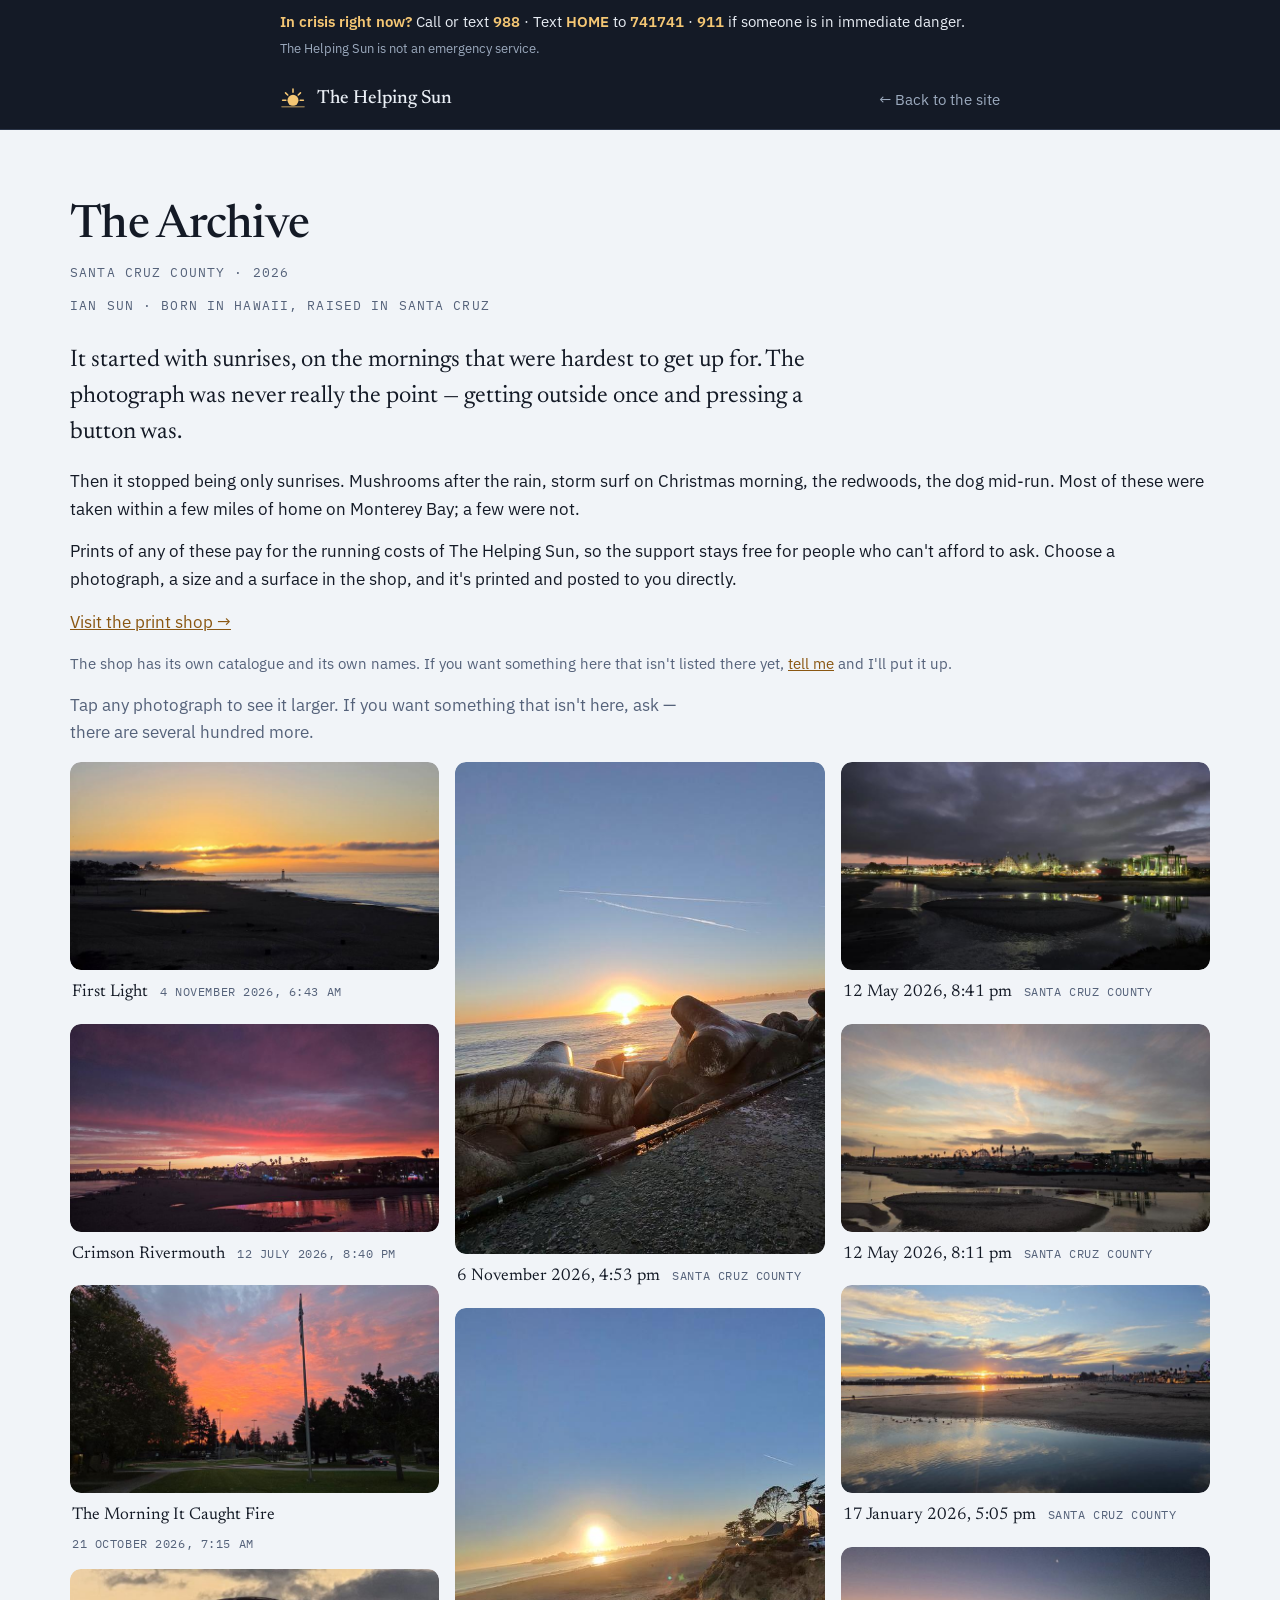
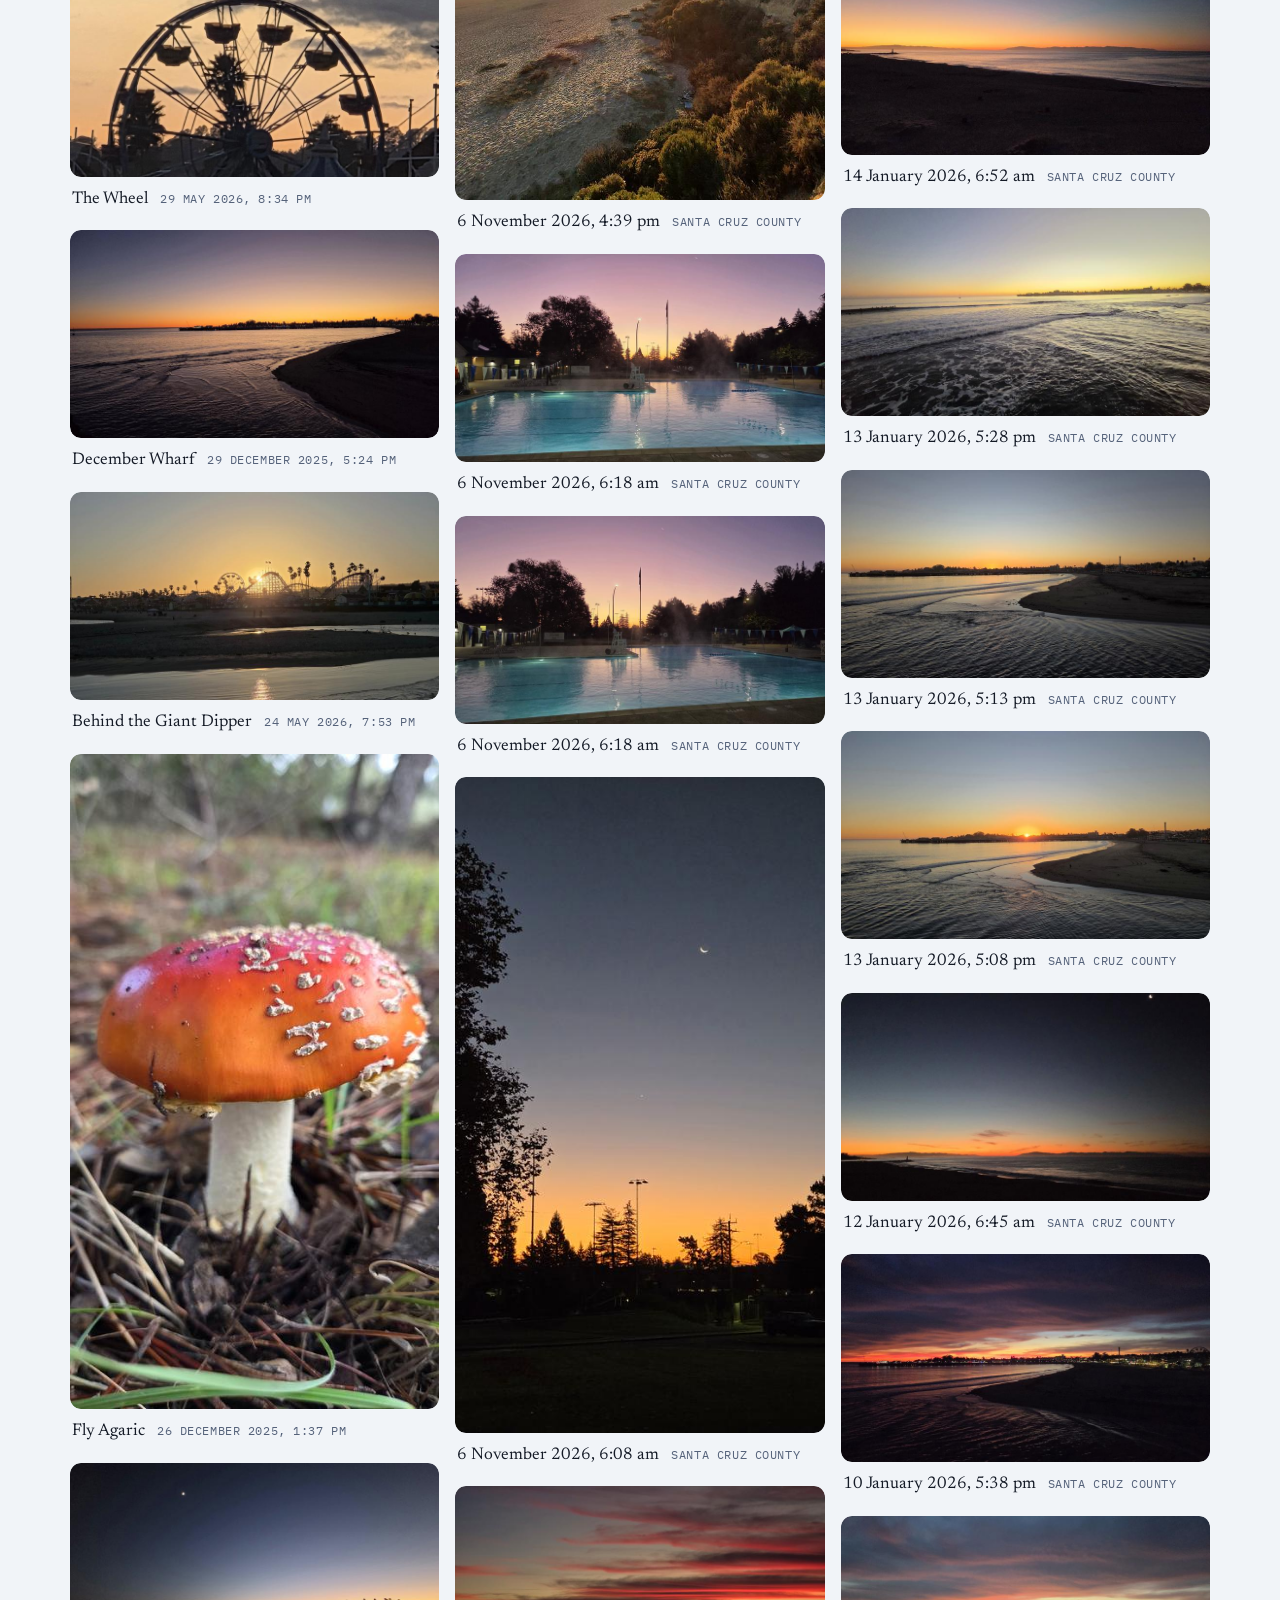
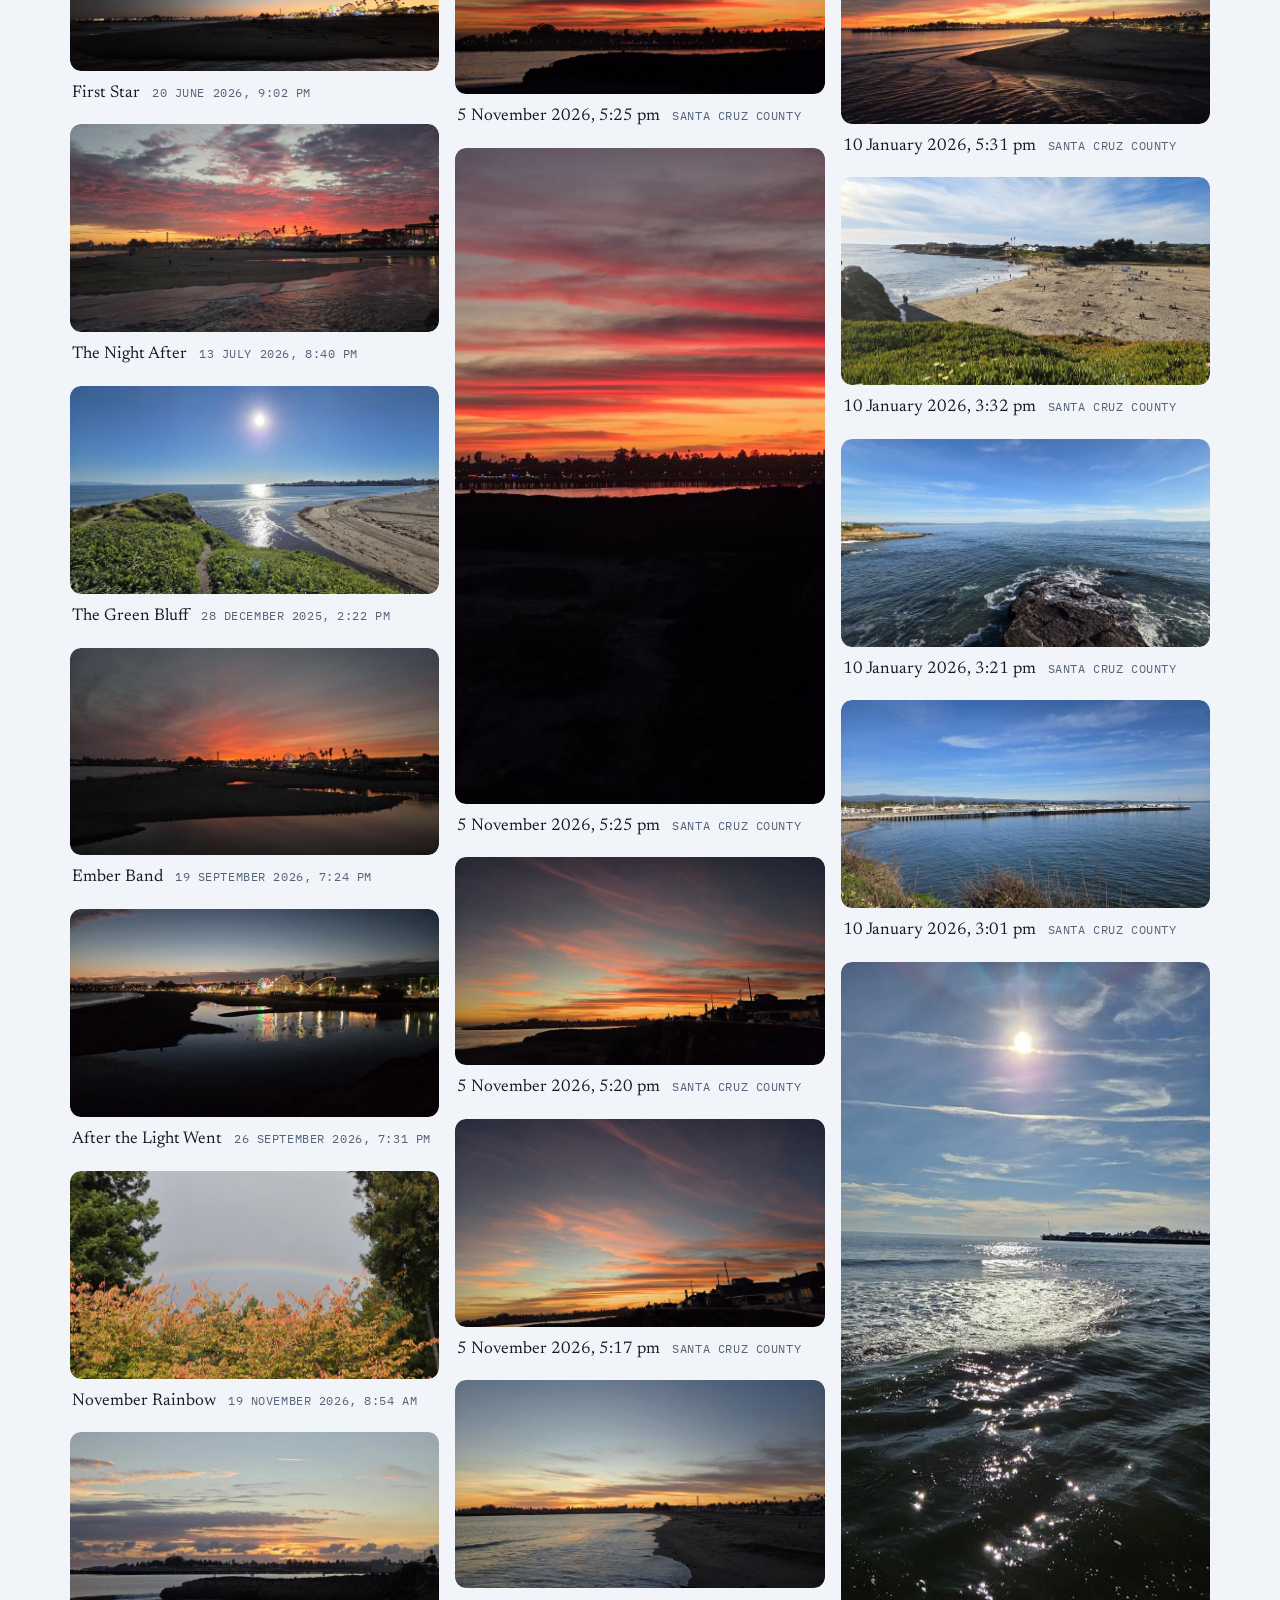
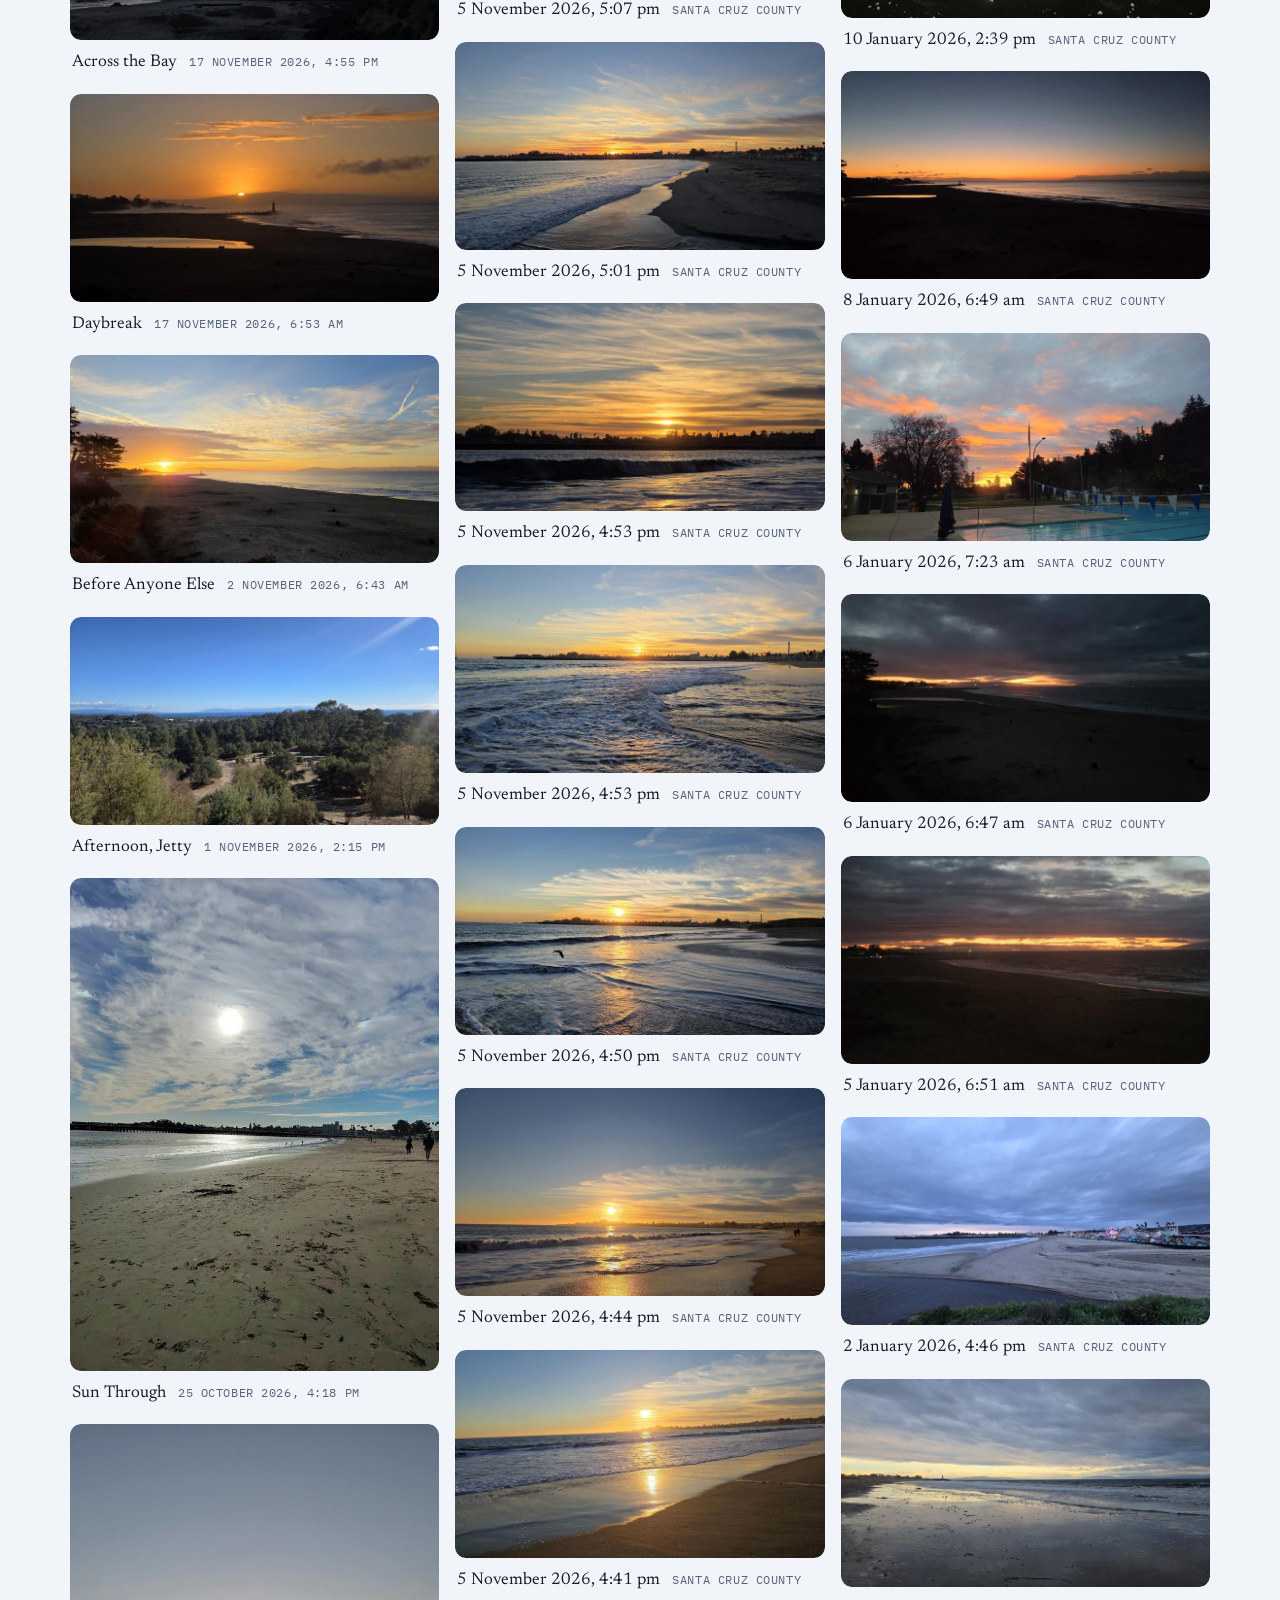
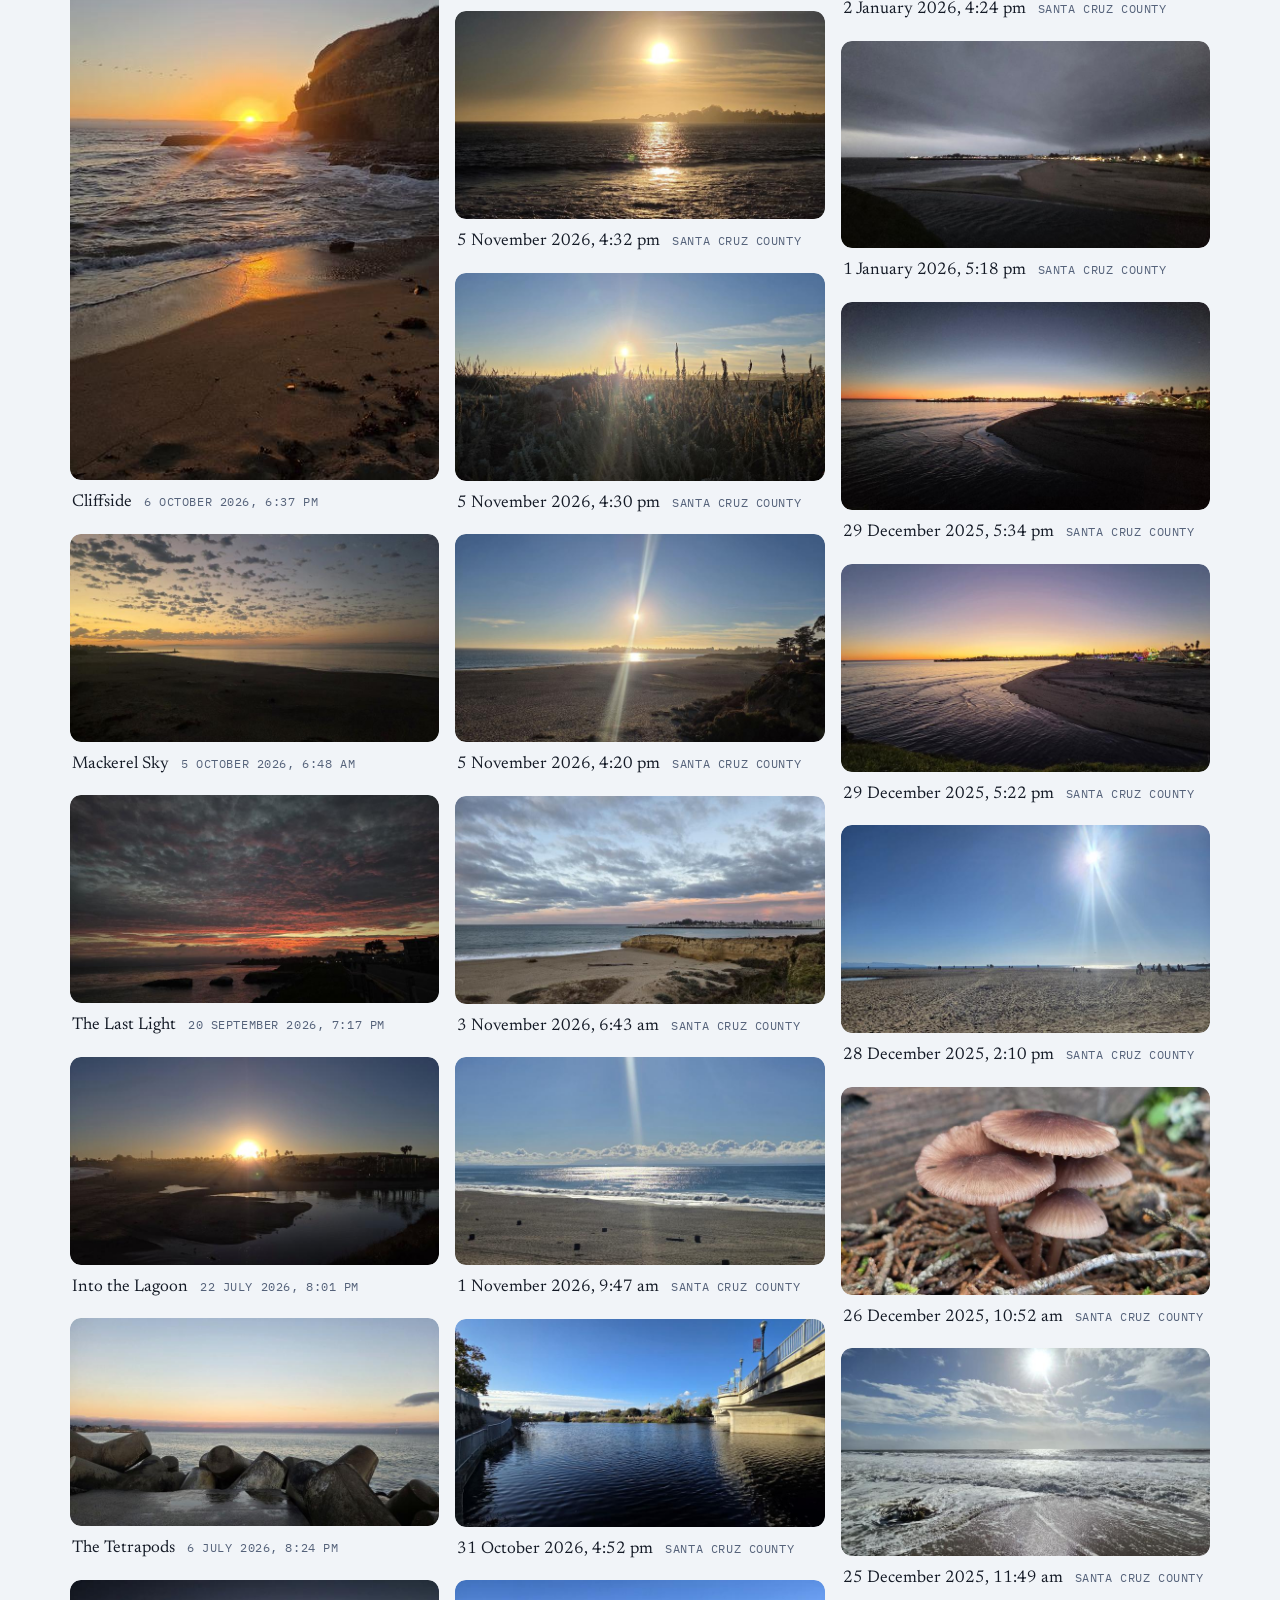
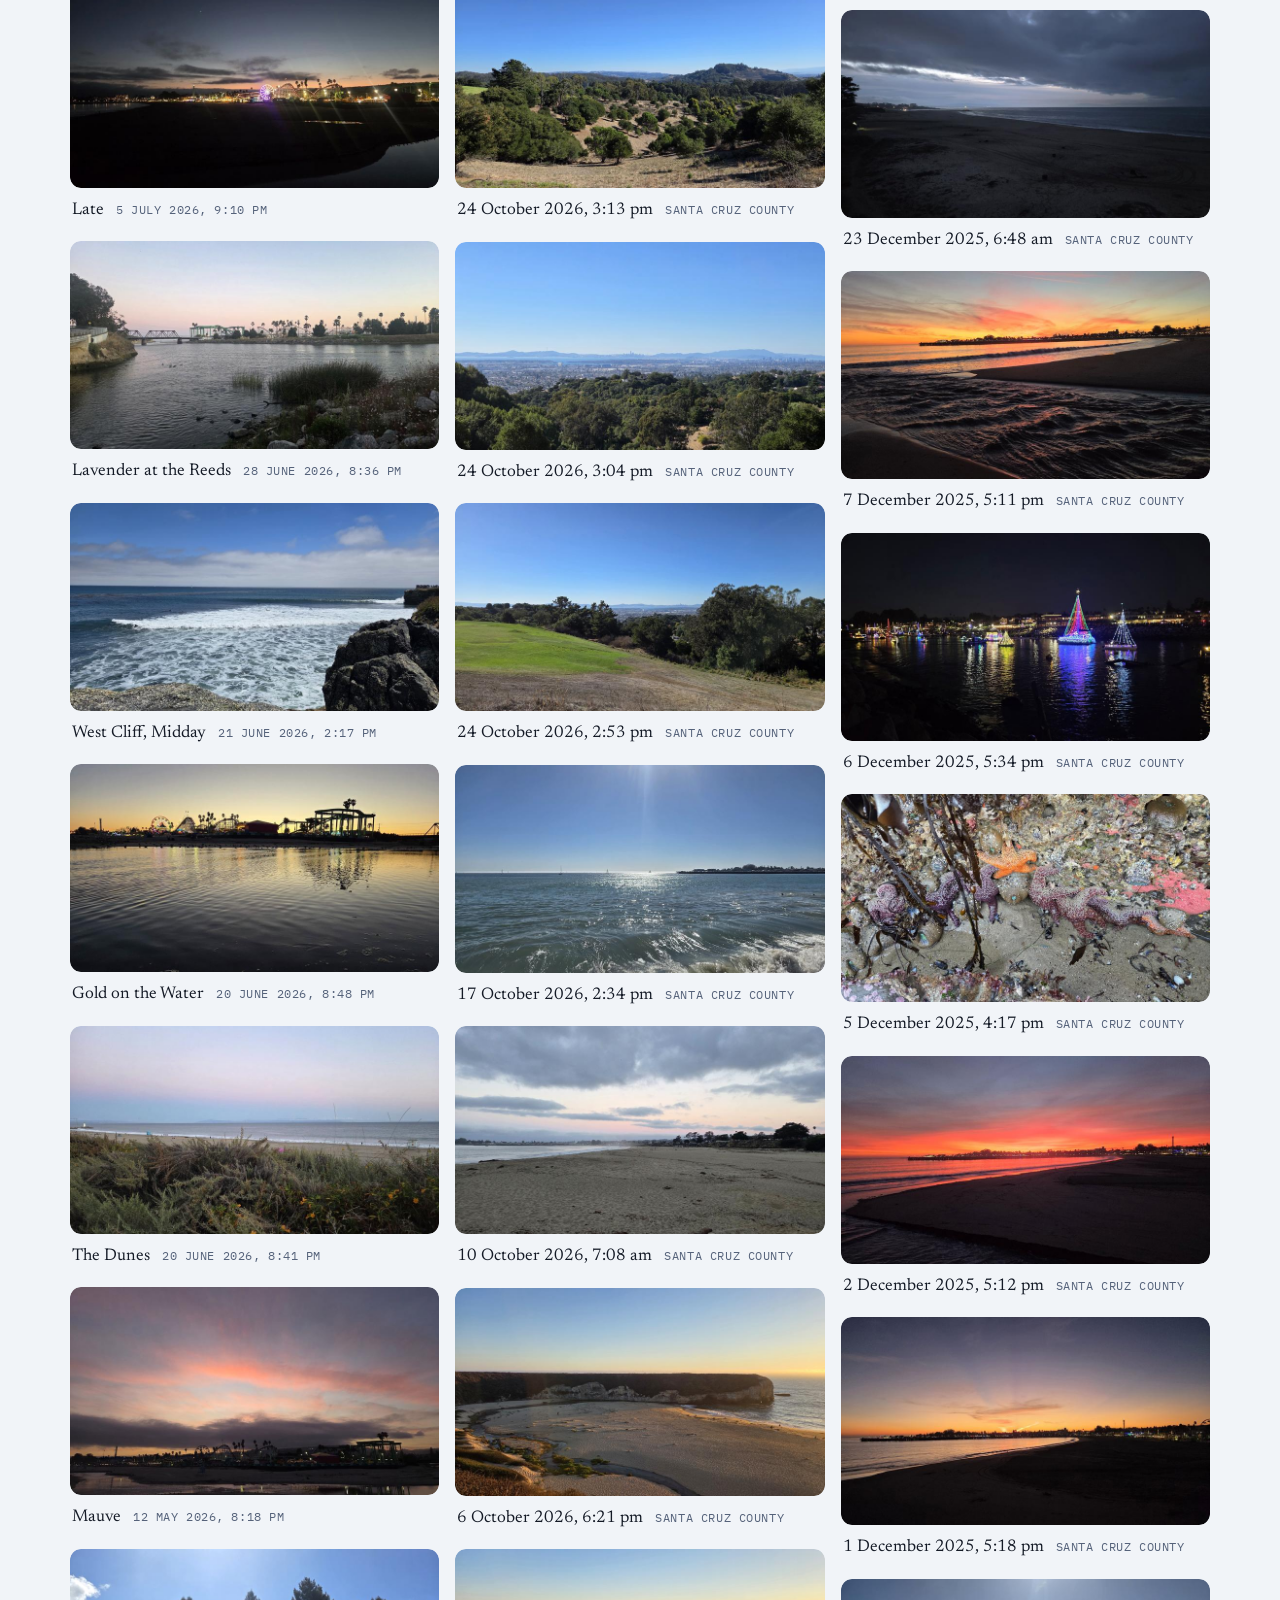
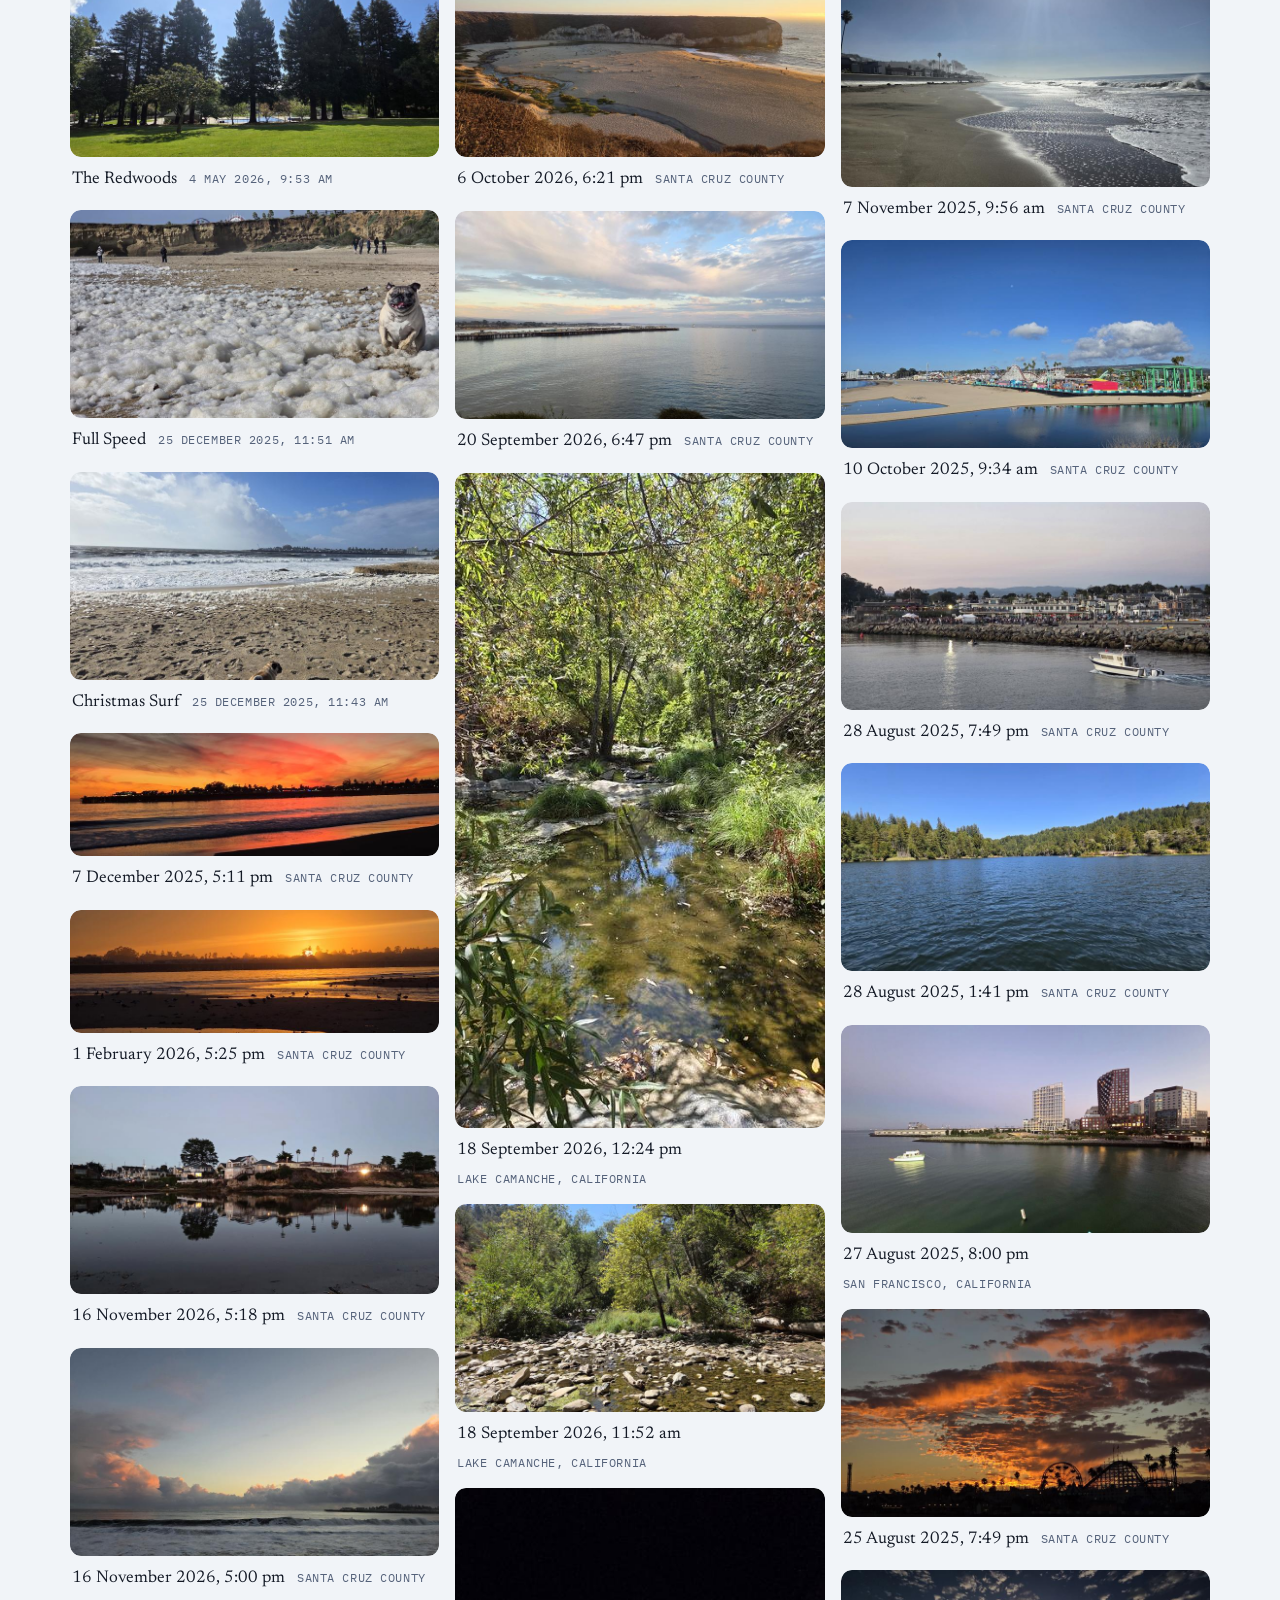
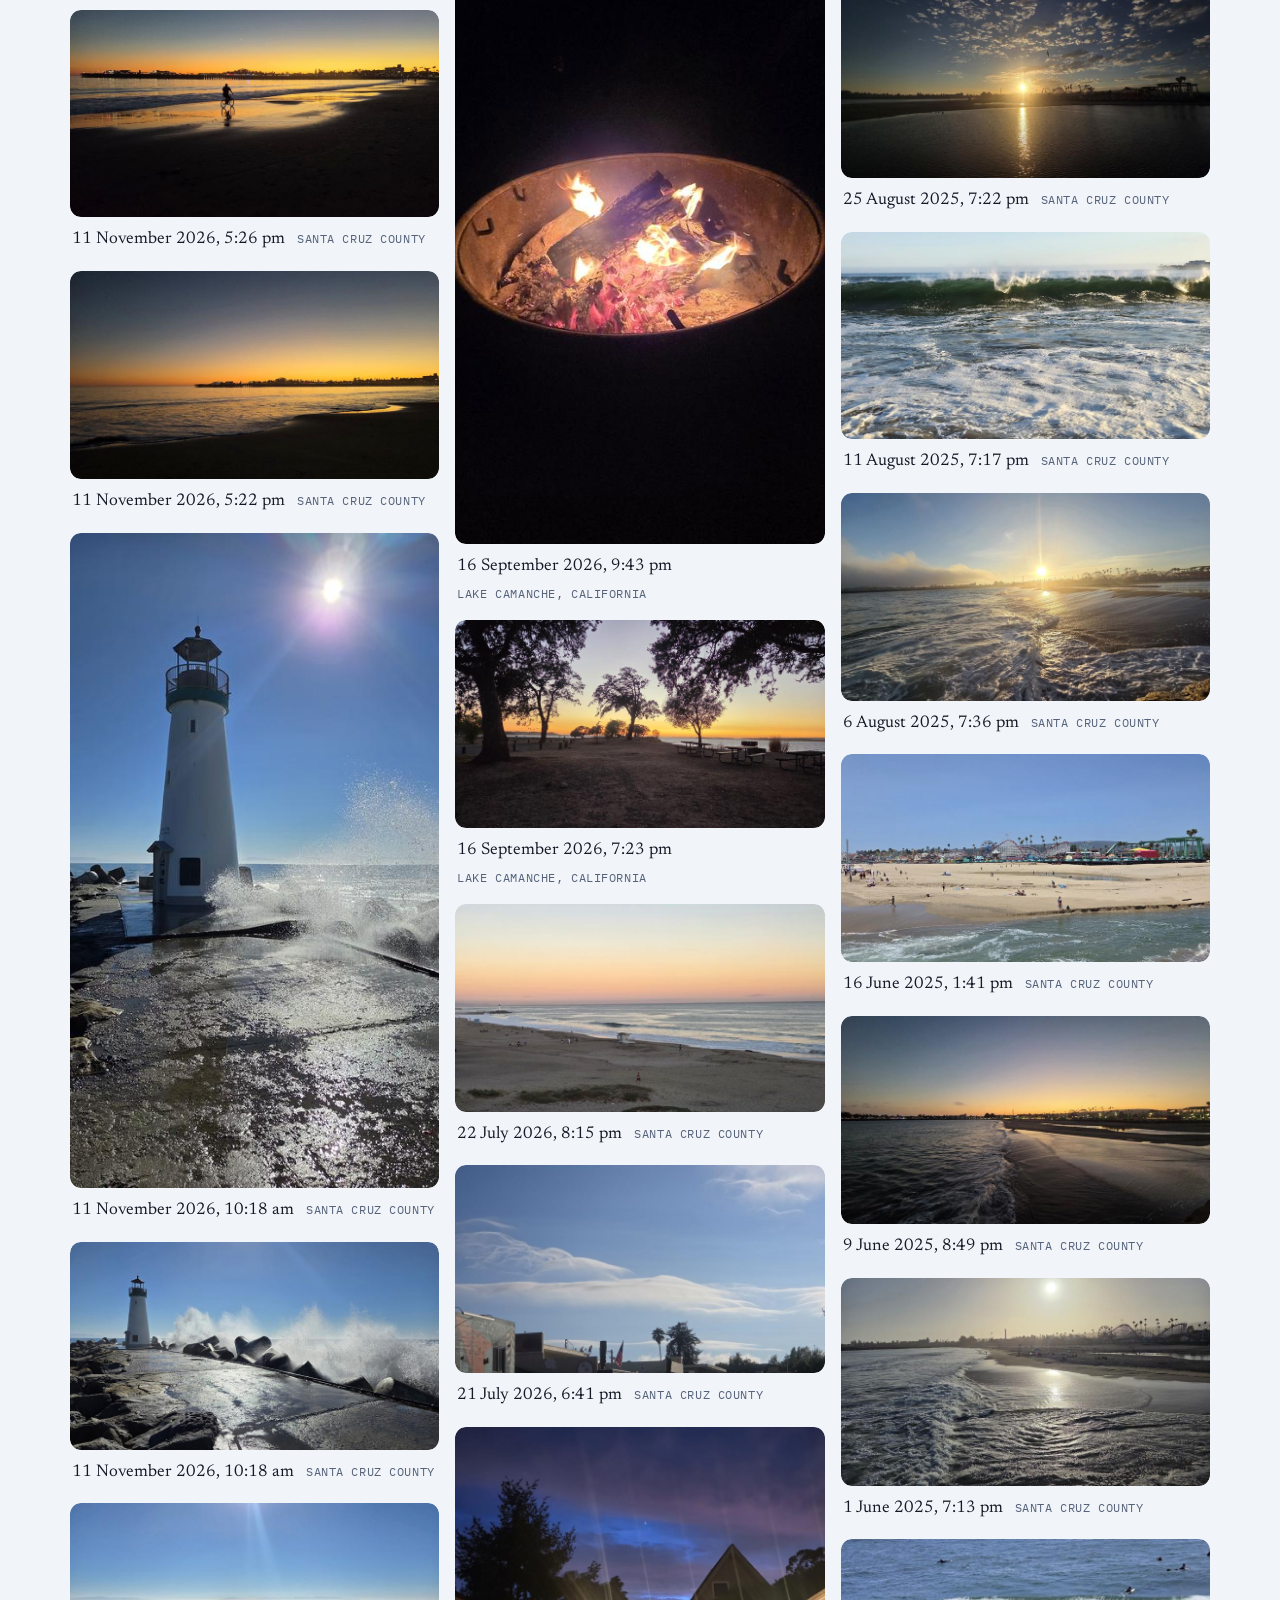
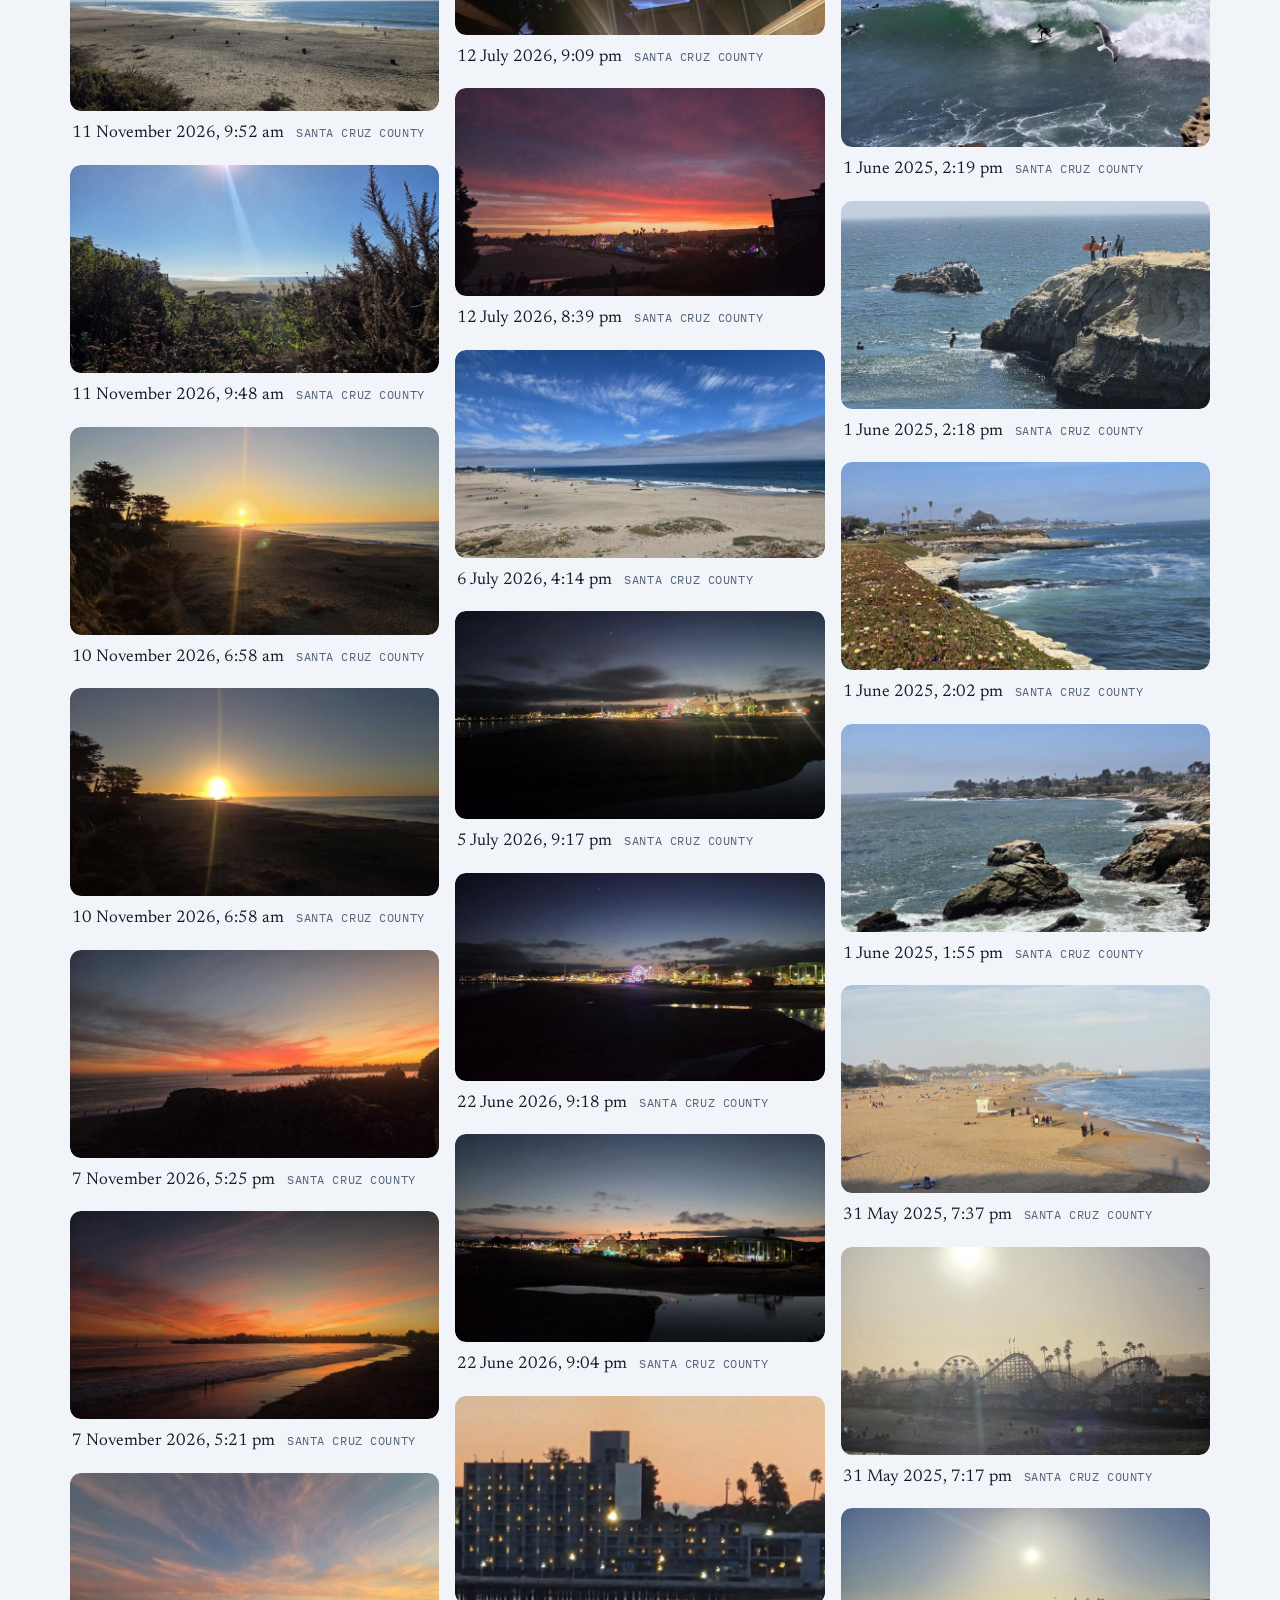
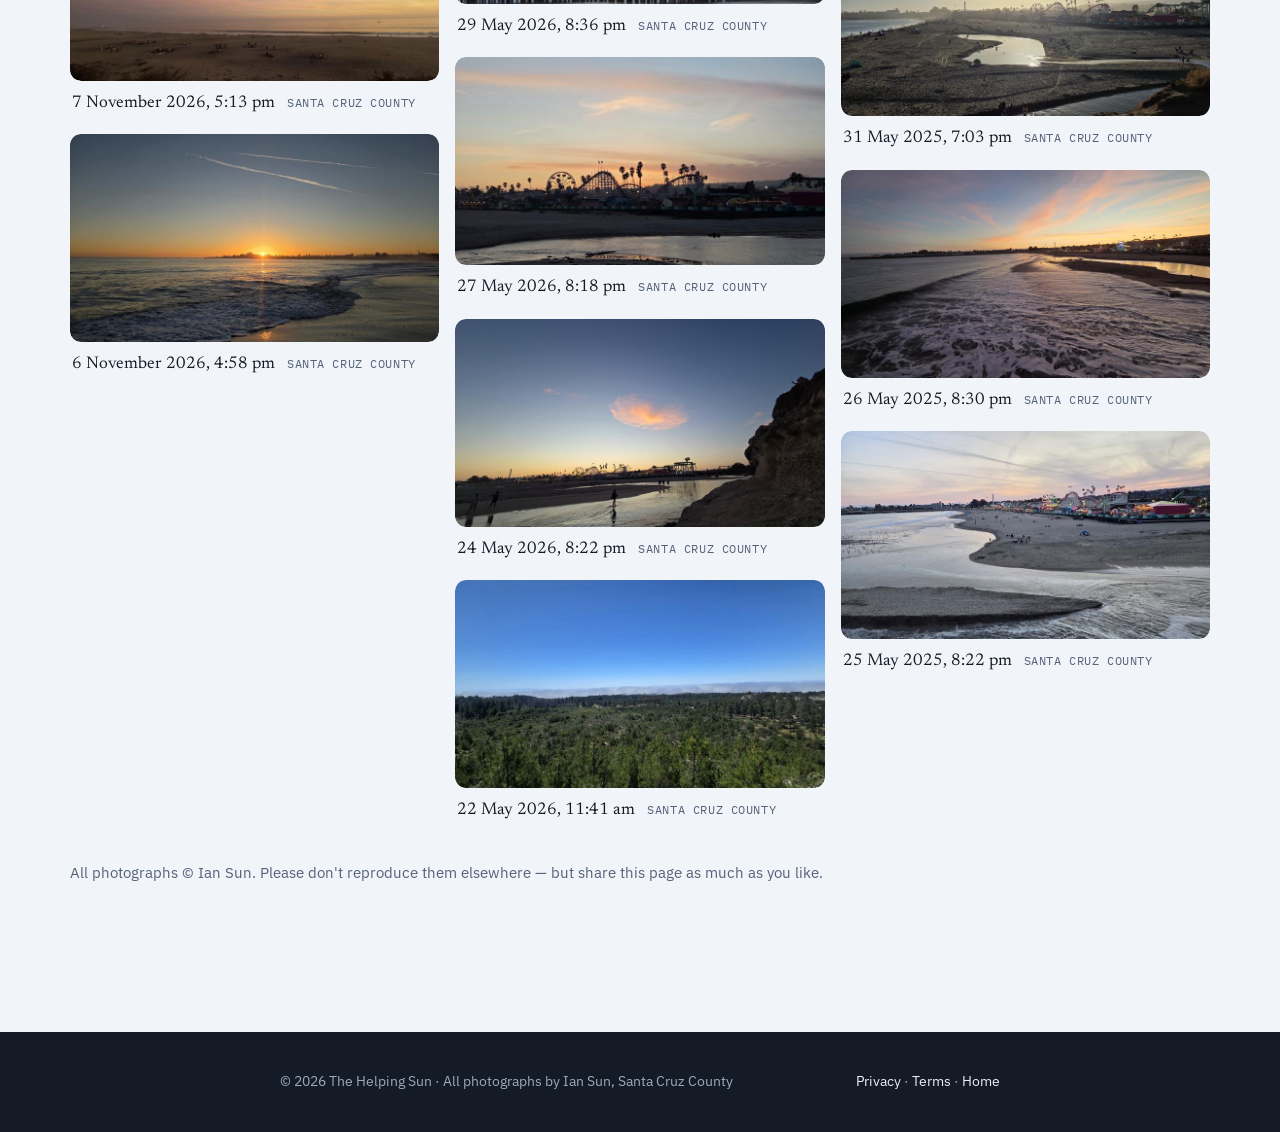
==== site/prints.html @ 59887aac "Stop the site mirroring the shop, and show only names a person chose Ian asked for this plainly: loa" ====
<!doctype html>
<html lang="en">
<head>
<meta charset="utf-8">
<meta name="viewport" content="width=device-width, initial-scale=1, viewport-fit=cover">
<link rel="icon" href="img/logo-mark.svg" type="image/svg+xml">
<link rel="apple-touch-icon" href="img/logo-mark-180.png">
<meta name="description" content="The full archive: 107 landscape photographs of the Monterey Bay and Santa Cruz County by Ian Sun. Prints pay for the free support The Helping Sun offers.">
<meta property="og:title" content="The Archive — The Helping Sun">
<meta property="og:description" content="Every print pays for the free support. Taken in Santa Cruz, printed in Santa Cruz.">
<meta property="og:image" content="https://thehelpingsun.com/img/sunrise-lighthouse-1400.jpg">
<meta property="og:url" content="https://thehelpingsun.com/prints">
<link rel="preconnect" href="https://fonts.googleapis.com">
<link rel="preconnect" href="https://fonts.gstatic.com" crossorigin>
<link rel="stylesheet" href="https://fonts.googleapis.com/css2?family=Newsreader:ital,opsz,wght@0,6..72,400;0,6..72,500;1,6..72,400&family=IBM+Plex+Sans:wght@400;500;600&family=IBM+Plex+Mono:wght@400;500&display=swap">
<link rel="stylesheet" href="legal.css">
<title>The Archive — The Helping Sun</title>
<link rel="canonical" href="https://thehelpingsun.com/prints">
<style>
.wide{max-width:1180px}
.lede-big{font-family:var(--ff-display);font-size:clamp(19px,2.4vw,24px);line-height:1.5;
  max-width:60ch;margin:0 0 18px}
.fund{display:grid;grid-template-columns:repeat(auto-fit,minmax(215px,1fr));gap:18px;margin:34px 0 10px}
.fund div{background:var(--surface);border:1px solid var(--line);border-radius:13px;padding:20px 22px}
.fund h3{font-family:var(--ff-mono);font-size:11.5px;letter-spacing:.13em;text-transform:uppercase;
  color:var(--sun-deep);margin:0 0 8px;font-weight:500}
.fund p{font-size:15px;color:var(--muted);margin:0}
.prices{width:100%;border-collapse:collapse;margin:14px 0 8px;font-size:15.5px}
.prices th,.prices td{text-align:left;padding:10px 12px;border-bottom:1px solid var(--line)}
.prices th{font-family:var(--ff-mono);font-size:11.5px;letter-spacing:.1em;text-transform:uppercase;color:var(--muted);font-weight:500}
.prices td:last-child{text-align:right;font-variant-numeric:tabular-nums;white-space:nowrap}
.grid{columns:3 300px;column-gap:16px;margin-top:10px}
.shot{break-inside:avoid;margin:0 0 16px;display:block}
.shot-btn{display:block;padding:0;border:0;background:none;cursor:zoom-in;width:100%;border-radius:11px;
  overflow:hidden;line-height:0}
.shot-btn img{width:100%;height:auto;border-radius:11px;background:var(--surface);
  transition:transform .35s ease, filter .35s ease}
.shot-btn:hover img{transform:scale(1.025);filter:brightness(1.05)}
.shot figcaption{display:flex;flex-wrap:wrap;gap:3px 12px;align-items:baseline;padding:9px 2px 0}
.shot .t{font-family:var(--ff-display);font-size:17px}
.shot .w{font-family:var(--ff-mono);font-size:11.5px;letter-spacing:.05em;color:var(--muted);text-transform:uppercase}
.shot{position:relative}
@media (max-width:520px){}
dialog.lb{border:0;padding:0;background:#070B12;max-width:100vw;max-height:100vh;width:100%;height:100%}
dialog.lb::backdrop{background:#070B12}
.lb-inner{height:100%;display:flex;flex-direction:column;align-items:center;justify-content:center;
  gap:16px;padding:max(18px,env(safe-area-inset-top,0px)) 18px max(18px,env(safe-area-inset-bottom,0px))}
.lb-inner img{max-width:100%;max-height:70vh;width:auto;height:auto;border-radius:8px;object-fit:contain}
.lb-cap{color:#EDF1F6;text-align:center;font-family:var(--ff-display);font-size:19px}
.lb-cap span{display:block;font-family:var(--ff-mono);font-size:11.5px;letter-spacing:.07em;
  text-transform:uppercase;color:rgba(255,255,255,.6);margin-top:5px}
.lb-close{position:fixed;top:max(14px,env(safe-area-inset-top,0px));right:16px;background:rgba(255,255,255,.1);
  color:#fff;border:0;border-radius:999px;width:42px;height:42px;font-size:22px;cursor:pointer;line-height:1}
.lb-nav{position:fixed;top:50%;transform:translateY(-50%);background:rgba(255,255,255,.1);color:#fff;
  border:0;border-radius:999px;width:46px;height:46px;font-size:22px;cursor:pointer;line-height:1}
.lb-prev{left:12px} .lb-next{right:12px}
.lb-close:hover,.lb-nav:hover{background:rgba(245,199,116,.3)}
@media (max-width:700px){ .lb-nav{display:none} }
</style>
</head>
<body>
<a class="skip" href="#main">Skip to content</a>
<div class="crisis">
  <div class="wrap">
    <span><b>In crisis right now?</b> Call or text <b>988</b> · Text <b>HOME</b> to <b>741741</b> · <b>911</b> if someone is in immediate danger.</span>
    <span class="note">The Helping Sun is not an emergency service.</span>
  </div>
</div>
<header class="site-head">
  <div class="wrap">
    <a class="brand" href="/">
      <svg class="mark" viewBox="0 0 40 40" aria-hidden="true">
        <circle cx="20" cy="22" r="8.5" fill="#F5C774"/>
        <path d="M20 4.5v5M31.5 10.5l-3.4 3.4M36 22h-5M4 22h5M8.5 10.5l3.4 3.4" stroke="#F5C774" stroke-width="2.4" stroke-linecap="round" fill="none"/>
        <path d="M3 32h34" stroke="#F5C774" stroke-width="2.4" stroke-linecap="round" opacity=".5"/>
      </svg>
      The Helping Sun
    </a>
    <a class="back" href="/">← Back to the site</a>
  </div>
</header>
<main id="main"><div class="wrap wide">

<h1>The Archive</h1>
<p class="updated">Santa Cruz County · 2026</p>

<p class="updated" style="margin:-18px 0 26px">Ian Sun · born in Hawaii, raised in Santa Cruz</p>

<p class="lede-big">It started with sunrises, on the mornings that were hardest to get up for. The photograph was never really the point — getting outside once and pressing a button was.</p>

<p>Then it stopped being only sunrises. Mushrooms after the rain, storm surf on Christmas morning, the redwoods, the dog mid-run. Most of these were taken within a few miles of home on Monterey Bay; a few were not.</p>

<p>Prints of any of these pay for the running costs of The Helping Sun, so the support stays free for people who can't afford to ask. Choose a photograph, a size and a surface in the shop, and it's printed and posted to you directly.</p>

<p><a class="btn" href="https://ian-sun.pixels.com/">Visit the print shop &rarr;</a></p>

<p style="color:var(--muted);font-size:15px">The shop has its own catalogue and its own names. If you want something here that isn't listed there yet, <a href="/#ask">tell me</a> and I'll put it up.</p>

<p style="color:var(--muted);max-width:62ch">Tap any photograph to see it larger. If you want something that isn't here, ask — there are several hundred more.</p>

<div class="grid">
      <figure class="shot" data-slug="20261104_064349" data-title="First Light" data-when="4 November 2026, 6:43 am" data-place="Walton Lighthouse, Santa Cruz">
        <button type="button" class="shot-btn" aria-label="Enlarge photograph from 4 November 2026, 6:43 am">
          <img src="gallery/20261104_064349-t.jpg" alt="First Light — Walton Lighthouse, Santa Cruz" loading="lazy" width="760" height="428">
        </button>
        <figcaption><span class="t">First Light</span><span class="w">4 November 2026, 6:43 am</span></figcaption>
      </figure>
      <figure class="shot" data-slug="20260712_204036" data-title="Crimson Rivermouth" data-when="12 July 2026, 8:40 pm" data-place="San Lorenzo Rivermouth">
        <button type="button" class="shot-btn" aria-label="Enlarge photograph from 12 July 2026, 8:40 pm">
          <img src="gallery/20260712_204036-t.jpg" alt="Crimson Rivermouth — San Lorenzo Rivermouth" loading="lazy" width="760" height="428">
        </button>
        <figcaption><span class="t">Crimson Rivermouth</span><span class="w">12 July 2026, 8:40 pm</span></figcaption>
      </figure>
      <figure class="shot" data-slug="20261021_071526" data-title="The Morning It Caught Fire" data-when="21 October 2026, 7:15 am" data-place="Santa Cruz">
        <button type="button" class="shot-btn" aria-label="Enlarge photograph from 21 October 2026, 7:15 am">
          <img src="gallery/20261021_071526-t.jpg" alt="The Morning It Caught Fire — Santa Cruz" loading="lazy" width="760" height="428">
        </button>
        <figcaption><span class="t">The Morning It Caught Fire</span><span class="w">21 October 2026, 7:15 am</span></figcaption>
      </figure>
      <figure class="shot" data-slug="20260529_203449" data-title="The Wheel" data-when="29 May 2026, 8:34 pm" data-place="Beach Boardwalk, Santa Cruz">
        <button type="button" class="shot-btn" aria-label="Enlarge photograph from 29 May 2026, 8:34 pm">
          <img src="gallery/20260529_203449-t.jpg" alt="The Wheel — Beach Boardwalk, Santa Cruz" loading="lazy" width="760" height="428">
        </button>
        <figcaption><span class="t">The Wheel</span><span class="w">29 May 2026, 8:34 pm</span></figcaption>
      </figure>
      <figure class="shot" data-slug="20251229_172403" data-title="December Wharf" data-when="29 December 2025, 5:24 pm" data-place="Santa Cruz">
        <button type="button" class="shot-btn" aria-label="Enlarge photograph from 29 December 2025, 5:24 pm">
          <img src="gallery/20251229_172403-t.jpg" alt="December Wharf — Santa Cruz" loading="lazy" width="760" height="428">
        </button>
        <figcaption><span class="t">December Wharf</span><span class="w">29 December 2025, 5:24 pm</span></figcaption>
      </figure>
      <figure class="shot" data-slug="20260524_195347" data-title="Behind the Giant Dipper" data-when="24 May 2026, 7:53 pm" data-place="Beach Boardwalk, Santa Cruz">
        <button type="button" class="shot-btn" aria-label="Enlarge photograph from 24 May 2026, 7:53 pm">
          <img src="gallery/20260524_195347-t.jpg" alt="Behind the Giant Dipper — Beach Boardwalk, Santa Cruz" loading="lazy" width="760" height="428">
        </button>
        <figcaption><span class="t">Behind the Giant Dipper</span><span class="w">24 May 2026, 7:53 pm</span></figcaption>
      </figure>
      <figure class="shot" data-slug="20251226_133752" data-title="Fly Agaric" data-when="26 December 2025, 1:37 pm" data-place="Santa Cruz County">
        <button type="button" class="shot-btn" aria-label="Enlarge photograph from 26 December 2025, 1:37 pm">
          <img src="gallery/20251226_133752-t.jpg" alt="Fly Agaric — Santa Cruz County" loading="lazy" width="428" height="760">
        </button>
        <figcaption><span class="t">Fly Agaric</span><span class="w">26 December 2025, 1:37 pm</span></figcaption>
      </figure>
      <figure class="shot" data-slug="20260620_210208" data-title="First Star" data-when="20 June 2026, 9:02 pm" data-place="Main Beach, Santa Cruz">
        <button type="button" class="shot-btn" aria-label="Enlarge photograph from 20 June 2026, 9:02 pm">
          <img src="gallery/20260620_210208-t.jpg" alt="First Star — Main Beach, Santa Cruz" loading="lazy" width="760" height="428">
        </button>
        <figcaption><span class="t">First Star</span><span class="w">20 June 2026, 9:02 pm</span></figcaption>
      </figure>
      <figure class="shot" data-slug="20260713_204007" data-title="The Night After" data-when="13 July 2026, 8:40 pm" data-place="San Lorenzo Rivermouth">
        <button type="button" class="shot-btn" aria-label="Enlarge photograph from 13 July 2026, 8:40 pm">
          <img src="gallery/20260713_204007-t.jpg" alt="The Night After — San Lorenzo Rivermouth" loading="lazy" width="760" height="428">
        </button>
        <figcaption><span class="t">The Night After</span><span class="w">13 July 2026, 8:40 pm</span></figcaption>
      </figure>
      <figure class="shot" data-slug="20251228_142219" data-title="The Green Bluff" data-when="28 December 2025, 2:22 pm" data-place="Santa Cruz">
        <button type="button" class="shot-btn" aria-label="Enlarge photograph from 28 December 2025, 2:22 pm">
          <img src="gallery/20251228_142219-t.jpg" alt="The Green Bluff — Santa Cruz" loading="lazy" width="760" height="428">
        </button>
        <figcaption><span class="t">The Green Bluff</span><span class="w">28 December 2025, 2:22 pm</span></figcaption>
      </figure>
      <figure class="shot" data-slug="20260919_192400" data-title="Ember Band" data-when="19 September 2026, 7:24 pm" data-place="Main Beach, Santa Cruz">
        <button type="button" class="shot-btn" aria-label="Enlarge photograph from 19 September 2026, 7:24 pm">
          <img src="gallery/20260919_192400-t.jpg" alt="Ember Band — Main Beach, Santa Cruz" loading="lazy" width="760" height="428">
        </button>
        <figcaption><span class="t">Ember Band</span><span class="w">19 September 2026, 7:24 pm</span></figcaption>
      </figure>
      <figure class="shot" data-slug="20260926_193109" data-title="After the Light Went" data-when="26 September 2026, 7:31 pm" data-place="Santa Cruz">
        <button type="button" class="shot-btn" aria-label="Enlarge photograph from 26 September 2026, 7:31 pm">
          <img src="gallery/20260926_193109-t.jpg" alt="After the Light Went — Santa Cruz" loading="lazy" width="760" height="428">
        </button>
        <figcaption><span class="t">After the Light Went</span><span class="w">26 September 2026, 7:31 pm</span></figcaption>
      </figure>
      <figure class="shot" data-slug="20261119_085425" data-title="November Rainbow" data-when="19 November 2026, 8:54 am" data-place="Santa Cruz">
        <button type="button" class="shot-btn" aria-label="Enlarge photograph from 19 November 2026, 8:54 am">
          <img src="gallery/20261119_085425-t.jpg" alt="November Rainbow — Santa Cruz" loading="lazy" width="760" height="428">
        </button>
        <figcaption><span class="t">November Rainbow</span><span class="w">19 November 2026, 8:54 am</span></figcaption>
      </figure>
      <figure class="shot" data-slug="20261117_165552" data-title="Across the Bay" data-when="17 November 2026, 4:55 pm" data-place="Santa Cruz">
        <button type="button" class="shot-btn" aria-label="Enlarge photograph from 17 November 2026, 4:55 pm">
          <img src="gallery/20261117_165552-t.jpg" alt="Across the Bay — Santa Cruz" loading="lazy" width="760" height="428">
        </button>
        <figcaption><span class="t">Across the Bay</span><span class="w">17 November 2026, 4:55 pm</span></figcaption>
      </figure>
      <figure class="shot" data-slug="20261117_065329" data-title="Daybreak" data-when="17 November 2026, 6:53 am" data-place="Walton Lighthouse, Santa Cruz">
        <button type="button" class="shot-btn" aria-label="Enlarge photograph from 17 November 2026, 6:53 am">
          <img src="gallery/20261117_065329-t.jpg" alt="Daybreak — Walton Lighthouse, Santa Cruz" loading="lazy" width="760" height="428">
        </button>
        <figcaption><span class="t">Daybreak</span><span class="w">17 November 2026, 6:53 am</span></figcaption>
      </figure>
      <figure class="shot" data-slug="20261102_064330" data-title="Before Anyone Else" data-when="2 November 2026, 6:43 am" data-place="Main Beach, Santa Cruz">
        <button type="button" class="shot-btn" aria-label="Enlarge photograph from 2 November 2026, 6:43 am">
          <img src="gallery/20261102_064330-t.jpg" alt="Before Anyone Else — Main Beach, Santa Cruz" loading="lazy" width="760" height="428">
        </button>
        <figcaption><span class="t">Before Anyone Else</span><span class="w">2 November 2026, 6:43 am</span></figcaption>
      </figure>
      <figure class="shot" data-slug="20261101_141550" data-title="Afternoon, Jetty" data-when="1 November 2026, 2:15 pm" data-place="Santa Cruz Harbour">
        <button type="button" class="shot-btn" aria-label="Enlarge photograph from 1 November 2026, 2:15 pm">
          <img src="gallery/20261101_141550-t.jpg" alt="Afternoon, Jetty — Santa Cruz Harbour" loading="lazy" width="760" height="428">
        </button>
        <figcaption><span class="t">Afternoon, Jetty</span><span class="w">1 November 2026, 2:15 pm</span></figcaption>
      </figure>
      <figure class="shot" data-slug="20261025_161822" data-title="Sun Through" data-when="25 October 2026, 4:18 pm" data-place="Seabright Beach, Santa Cruz">
        <button type="button" class="shot-btn" aria-label="Enlarge photograph from 25 October 2026, 4:18 pm">
          <img src="gallery/20261025_161822-t.jpg" alt="Sun Through — Seabright Beach, Santa Cruz" loading="lazy" width="570" height="760">
        </button>
        <figcaption><span class="t">Sun Through</span><span class="w">25 October 2026, 4:18 pm</span></figcaption>
      </figure>
      <figure class="shot" data-slug="20261006_183721" data-title="Cliffside" data-when="6 October 2026, 6:37 pm" data-place="West Cliff, Santa Cruz">
        <button type="button" class="shot-btn" aria-label="Enlarge photograph from 6 October 2026, 6:37 pm">
          <img src="gallery/20261006_183721-t.jpg" alt="Cliffside — West Cliff, Santa Cruz" loading="lazy" width="428" height="760">
        </button>
        <figcaption><span class="t">Cliffside</span><span class="w">6 October 2026, 6:37 pm</span></figcaption>
      </figure>
      <figure class="shot" data-slug="20261005_064839" data-title="Mackerel Sky" data-when="5 October 2026, 6:48 am" data-place="West Cliff, Santa Cruz">
        <button type="button" class="shot-btn" aria-label="Enlarge photograph from 5 October 2026, 6:48 am">
          <img src="gallery/20261005_064839-t.jpg" alt="Mackerel Sky — West Cliff, Santa Cruz" loading="lazy" width="760" height="428">
        </button>
        <figcaption><span class="t">Mackerel Sky</span><span class="w">5 October 2026, 6:48 am</span></figcaption>
      </figure>
      <figure class="shot" data-slug="20260920_191704" data-title="The Last Light" data-when="20 September 2026, 7:17 pm" data-place="Santa Cruz County">
        <button type="button" class="shot-btn" aria-label="Enlarge photograph from 20 September 2026, 7:17 pm">
          <img src="gallery/20260920_191704-t.jpg" alt="The Last Light — Santa Cruz County" loading="lazy" width="760" height="428">
        </button>
        <figcaption><span class="t">The Last Light</span><span class="w">20 September 2026, 7:17 pm</span></figcaption>
      </figure>
      <figure class="shot" data-slug="20260722_200159" data-title="Into the Lagoon" data-when="22 July 2026, 8:01 pm" data-place="San Lorenzo Rivermouth">
        <button type="button" class="shot-btn" aria-label="Enlarge photograph from 22 July 2026, 8:01 pm">
          <img src="gallery/20260722_200159-t.jpg" alt="Into the Lagoon — San Lorenzo Rivermouth" loading="lazy" width="760" height="428">
        </button>
        <figcaption><span class="t">Into the Lagoon</span><span class="w">22 July 2026, 8:01 pm</span></figcaption>
      </figure>
      <figure class="shot" data-slug="20260706_202420" data-title="The Tetrapods" data-when="6 July 2026, 8:24 pm" data-place="Santa Cruz Harbour">
        <button type="button" class="shot-btn" aria-label="Enlarge photograph from 6 July 2026, 8:24 pm">
          <img src="gallery/20260706_202420-t.jpg" alt="The Tetrapods — Santa Cruz Harbour" loading="lazy" width="760" height="428">
        </button>
        <figcaption><span class="t">The Tetrapods</span><span class="w">6 July 2026, 8:24 pm</span></figcaption>
      </figure>
      <figure class="shot" data-slug="20260705_211058" data-title="Late" data-when="5 July 2026, 9:10 pm" data-place="Main Beach, Santa Cruz">
        <button type="button" class="shot-btn" aria-label="Enlarge photograph from 5 July 2026, 9:10 pm">
          <img src="gallery/20260705_211058-t.jpg" alt="Late — Main Beach, Santa Cruz" loading="lazy" width="760" height="428">
        </button>
        <figcaption><span class="t">Late</span><span class="w">5 July 2026, 9:10 pm</span></figcaption>
      </figure>
      <figure class="shot" data-slug="20260628_203623" data-title="Lavender at the Reeds" data-when="28 June 2026, 8:36 pm" data-place="San Lorenzo Rivermouth">
        <button type="button" class="shot-btn" aria-label="Enlarge photograph from 28 June 2026, 8:36 pm">
          <img src="gallery/20260628_203623-t.jpg" alt="Lavender at the Reeds — San Lorenzo Rivermouth" loading="lazy" width="760" height="428">
        </button>
        <figcaption><span class="t">Lavender at the Reeds</span><span class="w">28 June 2026, 8:36 pm</span></figcaption>
      </figure>
      <figure class="shot" data-slug="20260621_141734" data-title="West Cliff, Midday" data-when="21 June 2026, 2:17 pm" data-place="West Cliff Drive, Santa Cruz">
        <button type="button" class="shot-btn" aria-label="Enlarge photograph from 21 June 2026, 2:17 pm">
          <img src="gallery/20260621_141734-t.jpg" alt="West Cliff, Midday — West Cliff Drive, Santa Cruz" loading="lazy" width="760" height="428">
        </button>
        <figcaption><span class="t">West Cliff, Midday</span><span class="w">21 June 2026, 2:17 pm</span></figcaption>
      </figure>
      <figure class="shot" data-slug="20260620_204807" data-title="Gold on the Water" data-when="20 June 2026, 8:48 pm" data-place="San Lorenzo Rivermouth">
        <button type="button" class="shot-btn" aria-label="Enlarge photograph from 20 June 2026, 8:48 pm">
          <img src="gallery/20260620_204807-t.jpg" alt="Gold on the Water — San Lorenzo Rivermouth" loading="lazy" width="760" height="428">
        </button>
        <figcaption><span class="t">Gold on the Water</span><span class="w">20 June 2026, 8:48 pm</span></figcaption>
      </figure>
      <figure class="shot" data-slug="20260620_204117" data-title="The Dunes" data-when="20 June 2026, 8:41 pm" data-place="Santa Cruz">
        <button type="button" class="shot-btn" aria-label="Enlarge photograph from 20 June 2026, 8:41 pm">
          <img src="gallery/20260620_204117-t.jpg" alt="The Dunes — Santa Cruz" loading="lazy" width="760" height="428">
        </button>
        <figcaption><span class="t">The Dunes</span><span class="w">20 June 2026, 8:41 pm</span></figcaption>
      </figure>
      <figure class="shot" data-slug="20260512_201845" data-title="Mauve" data-when="12 May 2026, 8:18 pm" data-place="Main Beach, Santa Cruz">
        <button type="button" class="shot-btn" aria-label="Enlarge photograph from 12 May 2026, 8:18 pm">
          <img src="gallery/20260512_201845-t.jpg" alt="Mauve — Main Beach, Santa Cruz" loading="lazy" width="760" height="428">
        </button>
        <figcaption><span class="t">Mauve</span><span class="w">12 May 2026, 8:18 pm</span></figcaption>
      </figure>
      <figure class="shot" data-slug="20260504_095320" data-title="The Redwoods" data-when="4 May 2026, 9:53 am" data-place="Santa Cruz County">
        <button type="button" class="shot-btn" aria-label="Enlarge photograph from 4 May 2026, 9:53 am">
          <img src="gallery/20260504_095320-t.jpg" alt="The Redwoods — Santa Cruz County" loading="lazy" width="760" height="428">
        </button>
        <figcaption><span class="t">The Redwoods</span><span class="w">4 May 2026, 9:53 am</span></figcaption>
      </figure>
      <figure class="shot" data-slug="20251225_115121" data-title="Full Speed" data-when="25 December 2025, 11:51 am" data-place="Santa Cruz">
        <button type="button" class="shot-btn" aria-label="Enlarge photograph from 25 December 2025, 11:51 am">
          <img src="gallery/20251225_115121-t.jpg" alt="Full Speed — Santa Cruz" loading="lazy" width="760" height="428">
        </button>
        <figcaption><span class="t">Full Speed</span><span class="w">25 December 2025, 11:51 am</span></figcaption>
      </figure>
      <figure class="shot" data-slug="20251225_114326" data-title="Christmas Surf" data-when="25 December 2025, 11:43 am" data-place="Santa Cruz">
        <button type="button" class="shot-btn" aria-label="Enlarge photograph from 25 December 2025, 11:43 am">
          <img src="gallery/20251225_114326-t.jpg" alt="Christmas Surf — Santa Cruz" loading="lazy" width="760" height="428">
        </button>
        <figcaption><span class="t">Christmas Surf</span><span class="w">25 December 2025, 11:43 am</span></figcaption>
      </figure>
      <figure class="shot" data-slug="s7jllp" data-title="7 December 2025, 5:11 pm" data-when="7 December 2025, 5:11 pm" data-place="Santa Cruz County">
        <button type="button" class="shot-btn" aria-label="Enlarge photograph from 7 December 2025, 5:11 pm">
          <img src="gallery/s7jllp-t.jpg" alt="7 December 2025, 5:11 pm — Santa Cruz County" loading="lazy" width="760" height="253">
        </button>
        <figcaption><span class="t">7 December 2025, 5:11 pm</span><span class="w">Santa Cruz County</span></figcaption>
      </figure>
      <figure class="shot" data-slug="4x2up0" data-title="1 February 2026, 5:25 pm" data-when="1 February 2026, 5:25 pm" data-place="Santa Cruz County">
        <button type="button" class="shot-btn" aria-label="Enlarge photograph from 1 February 2026, 5:25 pm">
          <img src="gallery/4x2up0-t.jpg" alt="1 February 2026, 5:25 pm — Santa Cruz County" loading="lazy" width="760" height="253">
        </button>
        <figcaption><span class="t">1 February 2026, 5:25 pm</span><span class="w">Santa Cruz County</span></figcaption>
      </figure>
      <figure class="shot" data-slug="20261116_171831" data-title="16 November 2026, 5:18 pm" data-when="16 November 2026, 5:18 pm" data-place="Santa Cruz County">
        <button type="button" class="shot-btn" aria-label="Enlarge photograph from 16 November 2026, 5:18 pm">
          <img src="gallery/20261116_171831-t.jpg" alt="16 November 2026, 5:18 pm — Santa Cruz County" loading="lazy" width="760" height="428">
        </button>
        <figcaption><span class="t">16 November 2026, 5:18 pm</span><span class="w">Santa Cruz County</span></figcaption>
      </figure>
      <figure class="shot" data-slug="20261116_170017" data-title="16 November 2026, 5:00 pm" data-when="16 November 2026, 5:00 pm" data-place="Santa Cruz County">
        <button type="button" class="shot-btn" aria-label="Enlarge photograph from 16 November 2026, 5:00 pm">
          <img src="gallery/20261116_170017-t.jpg" alt="16 November 2026, 5:00 pm — Santa Cruz County" loading="lazy" width="760" height="428">
        </button>
        <figcaption><span class="t">16 November 2026, 5:00 pm</span><span class="w">Santa Cruz County</span></figcaption>
      </figure>
      <figure class="shot" data-slug="20261111_172617" data-title="11 November 2026, 5:26 pm" data-when="11 November 2026, 5:26 pm" data-place="Santa Cruz County">
        <button type="button" class="shot-btn" aria-label="Enlarge photograph from 11 November 2026, 5:26 pm">
          <img src="gallery/20261111_172617-t.jpg" alt="11 November 2026, 5:26 pm — Santa Cruz County" loading="lazy" width="760" height="428">
        </button>
        <figcaption><span class="t">11 November 2026, 5:26 pm</span><span class="w">Santa Cruz County</span></figcaption>
      </figure>
      <figure class="shot" data-slug="20261111_172259" data-title="11 November 2026, 5:22 pm" data-when="11 November 2026, 5:22 pm" data-place="Santa Cruz County">
        <button type="button" class="shot-btn" aria-label="Enlarge photograph from 11 November 2026, 5:22 pm">
          <img src="gallery/20261111_172259-t.jpg" alt="11 November 2026, 5:22 pm — Santa Cruz County" loading="lazy" width="760" height="428">
        </button>
        <figcaption><span class="t">11 November 2026, 5:22 pm</span><span class="w">Santa Cruz County</span></figcaption>
      </figure>
      <figure class="shot" data-slug="20261111_101851" data-title="11 November 2026, 10:18 am" data-when="11 November 2026, 10:18 am" data-place="Santa Cruz County">
        <button type="button" class="shot-btn" aria-label="Enlarge photograph from 11 November 2026, 10:18 am">
          <img src="gallery/20261111_101851-t.jpg" alt="11 November 2026, 10:18 am — Santa Cruz County" loading="lazy" width="428" height="760">
        </button>
        <figcaption><span class="t">11 November 2026, 10:18 am</span><span class="w">Santa Cruz County</span></figcaption>
      </figure>
      <figure class="shot" data-slug="20261111_101802" data-title="11 November 2026, 10:18 am" data-when="11 November 2026, 10:18 am" data-place="Santa Cruz County">
        <button type="button" class="shot-btn" aria-label="Enlarge photograph from 11 November 2026, 10:18 am">
          <img src="gallery/20261111_101802-t.jpg" alt="11 November 2026, 10:18 am — Santa Cruz County" loading="lazy" width="760" height="428">
        </button>
        <figcaption><span class="t">11 November 2026, 10:18 am</span><span class="w">Santa Cruz County</span></figcaption>
      </figure>
      <figure class="shot" data-slug="20261111_095244" data-title="11 November 2026, 9:52 am" data-when="11 November 2026, 9:52 am" data-place="Santa Cruz County">
        <button type="button" class="shot-btn" aria-label="Enlarge photograph from 11 November 2026, 9:52 am">
          <img src="gallery/20261111_095244-t.jpg" alt="11 November 2026, 9:52 am — Santa Cruz County" loading="lazy" width="760" height="428">
        </button>
        <figcaption><span class="t">11 November 2026, 9:52 am</span><span class="w">Santa Cruz County</span></figcaption>
      </figure>
      <figure class="shot" data-slug="20261111_094826" data-title="11 November 2026, 9:48 am" data-when="11 November 2026, 9:48 am" data-place="Santa Cruz County">
        <button type="button" class="shot-btn" aria-label="Enlarge photograph from 11 November 2026, 9:48 am">
          <img src="gallery/20261111_094826-t.jpg" alt="11 November 2026, 9:48 am — Santa Cruz County" loading="lazy" width="760" height="428">
        </button>
        <figcaption><span class="t">11 November 2026, 9:48 am</span><span class="w">Santa Cruz County</span></figcaption>
      </figure>
      <figure class="shot" data-slug="20261110_065853" data-title="10 November 2026, 6:58 am" data-when="10 November 2026, 6:58 am" data-place="Santa Cruz County">
        <button type="button" class="shot-btn" aria-label="Enlarge photograph from 10 November 2026, 6:58 am">
          <img src="gallery/20261110_065853-t.jpg" alt="10 November 2026, 6:58 am — Santa Cruz County" loading="lazy" width="760" height="428">
        </button>
        <figcaption><span class="t">10 November 2026, 6:58 am</span><span class="w">Santa Cruz County</span></figcaption>
      </figure>
      <figure class="shot" data-slug="20261110_065828" data-title="10 November 2026, 6:58 am" data-when="10 November 2026, 6:58 am" data-place="Santa Cruz County">
        <button type="button" class="shot-btn" aria-label="Enlarge photograph from 10 November 2026, 6:58 am">
          <img src="gallery/20261110_065828-t.jpg" alt="10 November 2026, 6:58 am — Santa Cruz County" loading="lazy" width="760" height="428">
        </button>
        <figcaption><span class="t">10 November 2026, 6:58 am</span><span class="w">Santa Cruz County</span></figcaption>
      </figure>
      <figure class="shot" data-slug="20261107_172540" data-title="7 November 2026, 5:25 pm" data-when="7 November 2026, 5:25 pm" data-place="Santa Cruz County">
        <button type="button" class="shot-btn" aria-label="Enlarge photograph from 7 November 2026, 5:25 pm">
          <img src="gallery/20261107_172540-t.jpg" alt="7 November 2026, 5:25 pm — Santa Cruz County" loading="lazy" width="760" height="428">
        </button>
        <figcaption><span class="t">7 November 2026, 5:25 pm</span><span class="w">Santa Cruz County</span></figcaption>
      </figure>
      <figure class="shot" data-slug="20261107_172107" data-title="7 November 2026, 5:21 pm" data-when="7 November 2026, 5:21 pm" data-place="Santa Cruz County">
        <button type="button" class="shot-btn" aria-label="Enlarge photograph from 7 November 2026, 5:21 pm">
          <img src="gallery/20261107_172107-t.jpg" alt="7 November 2026, 5:21 pm — Santa Cruz County" loading="lazy" width="760" height="428">
        </button>
        <figcaption><span class="t">7 November 2026, 5:21 pm</span><span class="w">Santa Cruz County</span></figcaption>
      </figure>
      <figure class="shot" data-slug="20261107_171319" data-title="7 November 2026, 5:13 pm" data-when="7 November 2026, 5:13 pm" data-place="Santa Cruz County">
        <button type="button" class="shot-btn" aria-label="Enlarge photograph from 7 November 2026, 5:13 pm">
          <img src="gallery/20261107_171319-t.jpg" alt="7 November 2026, 5:13 pm — Santa Cruz County" loading="lazy" width="760" height="428">
        </button>
        <figcaption><span class="t">7 November 2026, 5:13 pm</span><span class="w">Santa Cruz County</span></figcaption>
      </figure>
      <figure class="shot" data-slug="20261106_165834" data-title="6 November 2026, 4:58 pm" data-when="6 November 2026, 4:58 pm" data-place="Santa Cruz County">
        <button type="button" class="shot-btn" aria-label="Enlarge photograph from 6 November 2026, 4:58 pm">
          <img src="gallery/20261106_165834-t.jpg" alt="6 November 2026, 4:58 pm — Santa Cruz County" loading="lazy" width="760" height="428">
        </button>
        <figcaption><span class="t">6 November 2026, 4:58 pm</span><span class="w">Santa Cruz County</span></figcaption>
      </figure>
      <figure class="shot" data-slug="20261106_165348" data-title="6 November 2026, 4:53 pm" data-when="6 November 2026, 4:53 pm" data-place="Santa Cruz County">
        <button type="button" class="shot-btn" aria-label="Enlarge photograph from 6 November 2026, 4:53 pm">
          <img src="gallery/20261106_165348-t.jpg" alt="6 November 2026, 4:53 pm — Santa Cruz County" loading="lazy" width="570" height="760">
        </button>
        <figcaption><span class="t">6 November 2026, 4:53 pm</span><span class="w">Santa Cruz County</span></figcaption>
      </figure>
      <figure class="shot" data-slug="20261106_163911" data-title="6 November 2026, 4:39 pm" data-when="6 November 2026, 4:39 pm" data-place="Santa Cruz County">
        <button type="button" class="shot-btn" aria-label="Enlarge photograph from 6 November 2026, 4:39 pm">
          <img src="gallery/20261106_163911-t.jpg" alt="6 November 2026, 4:39 pm — Santa Cruz County" loading="lazy" width="570" height="760">
        </button>
        <figcaption><span class="t">6 November 2026, 4:39 pm</span><span class="w">Santa Cruz County</span></figcaption>
      </figure>
      <figure class="shot" data-slug="20261106_061825" data-title="6 November 2026, 6:18 am" data-when="6 November 2026, 6:18 am" data-place="Santa Cruz County">
        <button type="button" class="shot-btn" aria-label="Enlarge photograph from 6 November 2026, 6:18 am">
          <img src="gallery/20261106_061825-t.jpg" alt="6 November 2026, 6:18 am — Santa Cruz County" loading="lazy" width="760" height="428">
        </button>
        <figcaption><span class="t">6 November 2026, 6:18 am</span><span class="w">Santa Cruz County</span></figcaption>
      </figure>
      <figure class="shot" data-slug="20261106_061817" data-title="6 November 2026, 6:18 am" data-when="6 November 2026, 6:18 am" data-place="Santa Cruz County">
        <button type="button" class="shot-btn" aria-label="Enlarge photograph from 6 November 2026, 6:18 am">
          <img src="gallery/20261106_061817-t.jpg" alt="6 November 2026, 6:18 am — Santa Cruz County" loading="lazy" width="760" height="428">
        </button>
        <figcaption><span class="t">6 November 2026, 6:18 am</span><span class="w">Santa Cruz County</span></figcaption>
      </figure>
      <figure class="shot" data-slug="20261106_060844" data-title="6 November 2026, 6:08 am" data-when="6 November 2026, 6:08 am" data-place="Santa Cruz County">
        <button type="button" class="shot-btn" aria-label="Enlarge photograph from 6 November 2026, 6:08 am">
          <img src="gallery/20261106_060844-t.jpg" alt="6 November 2026, 6:08 am — Santa Cruz County" loading="lazy" width="428" height="760">
        </button>
        <figcaption><span class="t">6 November 2026, 6:08 am</span><span class="w">Santa Cruz County</span></figcaption>
      </figure>
      <figure class="shot" data-slug="20261105_172516" data-title="5 November 2026, 5:25 pm" data-when="5 November 2026, 5:25 pm" data-place="Santa Cruz County">
        <button type="button" class="shot-btn" aria-label="Enlarge photograph from 5 November 2026, 5:25 pm">
          <img src="gallery/20261105_172516-t.jpg" alt="5 November 2026, 5:25 pm — Santa Cruz County" loading="lazy" width="760" height="428">
        </button>
        <figcaption><span class="t">5 November 2026, 5:25 pm</span><span class="w">Santa Cruz County</span></figcaption>
      </figure>
      <figure class="shot" data-slug="20261105_172505" data-title="5 November 2026, 5:25 pm" data-when="5 November 2026, 5:25 pm" data-place="Santa Cruz County">
        <button type="button" class="shot-btn" aria-label="Enlarge photograph from 5 November 2026, 5:25 pm">
          <img src="gallery/20261105_172505-t.jpg" alt="5 November 2026, 5:25 pm — Santa Cruz County" loading="lazy" width="428" height="760">
        </button>
        <figcaption><span class="t">5 November 2026, 5:25 pm</span><span class="w">Santa Cruz County</span></figcaption>
      </figure>
      <figure class="shot" data-slug="20261105_172000" data-title="5 November 2026, 5:20 pm" data-when="5 November 2026, 5:20 pm" data-place="Santa Cruz County">
        <button type="button" class="shot-btn" aria-label="Enlarge photograph from 5 November 2026, 5:20 pm">
          <img src="gallery/20261105_172000-t.jpg" alt="5 November 2026, 5:20 pm — Santa Cruz County" loading="lazy" width="760" height="428">
        </button>
        <figcaption><span class="t">5 November 2026, 5:20 pm</span><span class="w">Santa Cruz County</span></figcaption>
      </figure>
      <figure class="shot" data-slug="20261105_171726" data-title="5 November 2026, 5:17 pm" data-when="5 November 2026, 5:17 pm" data-place="Santa Cruz County">
        <button type="button" class="shot-btn" aria-label="Enlarge photograph from 5 November 2026, 5:17 pm">
          <img src="gallery/20261105_171726-t.jpg" alt="5 November 2026, 5:17 pm — Santa Cruz County" loading="lazy" width="760" height="428">
        </button>
        <figcaption><span class="t">5 November 2026, 5:17 pm</span><span class="w">Santa Cruz County</span></figcaption>
      </figure>
      <figure class="shot" data-slug="20261105_170710" data-title="5 November 2026, 5:07 pm" data-when="5 November 2026, 5:07 pm" data-place="Santa Cruz County">
        <button type="button" class="shot-btn" aria-label="Enlarge photograph from 5 November 2026, 5:07 pm">
          <img src="gallery/20261105_170710-t.jpg" alt="5 November 2026, 5:07 pm — Santa Cruz County" loading="lazy" width="760" height="428">
        </button>
        <figcaption><span class="t">5 November 2026, 5:07 pm</span><span class="w">Santa Cruz County</span></figcaption>
      </figure>
      <figure class="shot" data-slug="20261105_170119" data-title="5 November 2026, 5:01 pm" data-when="5 November 2026, 5:01 pm" data-place="Santa Cruz County">
        <button type="button" class="shot-btn" aria-label="Enlarge photograph from 5 November 2026, 5:01 pm">
          <img src="gallery/20261105_170119-t.jpg" alt="5 November 2026, 5:01 pm — Santa Cruz County" loading="lazy" width="760" height="428">
        </button>
        <figcaption><span class="t">5 November 2026, 5:01 pm</span><span class="w">Santa Cruz County</span></figcaption>
      </figure>
      <figure class="shot" data-slug="20261105_165350" data-title="5 November 2026, 4:53 pm" data-when="5 November 2026, 4:53 pm" data-place="Santa Cruz County">
        <button type="button" class="shot-btn" aria-label="Enlarge photograph from 5 November 2026, 4:53 pm">
          <img src="gallery/20261105_165350-t.jpg" alt="5 November 2026, 4:53 pm — Santa Cruz County" loading="lazy" width="760" height="428">
        </button>
        <figcaption><span class="t">5 November 2026, 4:53 pm</span><span class="w">Santa Cruz County</span></figcaption>
      </figure>
      <figure class="shot" data-slug="20261105_165331" data-title="5 November 2026, 4:53 pm" data-when="5 November 2026, 4:53 pm" data-place="Santa Cruz County">
        <button type="button" class="shot-btn" aria-label="Enlarge photograph from 5 November 2026, 4:53 pm">
          <img src="gallery/20261105_165331-t.jpg" alt="5 November 2026, 4:53 pm — Santa Cruz County" loading="lazy" width="760" height="428">
        </button>
        <figcaption><span class="t">5 November 2026, 4:53 pm</span><span class="w">Santa Cruz County</span></figcaption>
      </figure>
      <figure class="shot" data-slug="20261105_165010" data-title="5 November 2026, 4:50 pm" data-when="5 November 2026, 4:50 pm" data-place="Santa Cruz County">
        <button type="button" class="shot-btn" aria-label="Enlarge photograph from 5 November 2026, 4:50 pm">
          <img src="gallery/20261105_165010-t.jpg" alt="5 November 2026, 4:50 pm — Santa Cruz County" loading="lazy" width="760" height="428">
        </button>
        <figcaption><span class="t">5 November 2026, 4:50 pm</span><span class="w">Santa Cruz County</span></figcaption>
      </figure>
      <figure class="shot" data-slug="20261105_164456" data-title="5 November 2026, 4:44 pm" data-when="5 November 2026, 4:44 pm" data-place="Santa Cruz County">
        <button type="button" class="shot-btn" aria-label="Enlarge photograph from 5 November 2026, 4:44 pm">
          <img src="gallery/20261105_164456-t.jpg" alt="5 November 2026, 4:44 pm — Santa Cruz County" loading="lazy" width="760" height="428">
        </button>
        <figcaption><span class="t">5 November 2026, 4:44 pm</span><span class="w">Santa Cruz County</span></figcaption>
      </figure>
      <figure class="shot" data-slug="20261105_164132" data-title="5 November 2026, 4:41 pm" data-when="5 November 2026, 4:41 pm" data-place="Santa Cruz County">
        <button type="button" class="shot-btn" aria-label="Enlarge photograph from 5 November 2026, 4:41 pm">
          <img src="gallery/20261105_164132-t.jpg" alt="5 November 2026, 4:41 pm — Santa Cruz County" loading="lazy" width="760" height="428">
        </button>
        <figcaption><span class="t">5 November 2026, 4:41 pm</span><span class="w">Santa Cruz County</span></figcaption>
      </figure>
      <figure class="shot" data-slug="20261105_163253" data-title="5 November 2026, 4:32 pm" data-when="5 November 2026, 4:32 pm" data-place="Santa Cruz County">
        <button type="button" class="shot-btn" aria-label="Enlarge photograph from 5 November 2026, 4:32 pm">
          <img src="gallery/20261105_163253-t.jpg" alt="5 November 2026, 4:32 pm — Santa Cruz County" loading="lazy" width="760" height="428">
        </button>
        <figcaption><span class="t">5 November 2026, 4:32 pm</span><span class="w">Santa Cruz County</span></figcaption>
      </figure>
      <figure class="shot" data-slug="20261105_163040" data-title="5 November 2026, 4:30 pm" data-when="5 November 2026, 4:30 pm" data-place="Santa Cruz County">
        <button type="button" class="shot-btn" aria-label="Enlarge photograph from 5 November 2026, 4:30 pm">
          <img src="gallery/20261105_163040-t.jpg" alt="5 November 2026, 4:30 pm — Santa Cruz County" loading="lazy" width="760" height="428">
        </button>
        <figcaption><span class="t">5 November 2026, 4:30 pm</span><span class="w">Santa Cruz County</span></figcaption>
      </figure>
      <figure class="shot" data-slug="20261105_162048" data-title="5 November 2026, 4:20 pm" data-when="5 November 2026, 4:20 pm" data-place="Santa Cruz County">
        <button type="button" class="shot-btn" aria-label="Enlarge photograph from 5 November 2026, 4:20 pm">
          <img src="gallery/20261105_162048-t.jpg" alt="5 November 2026, 4:20 pm — Santa Cruz County" loading="lazy" width="760" height="428">
        </button>
        <figcaption><span class="t">5 November 2026, 4:20 pm</span><span class="w">Santa Cruz County</span></figcaption>
      </figure>
      <figure class="shot" data-slug="20261103_064355" data-title="3 November 2026, 6:43 am" data-when="3 November 2026, 6:43 am" data-place="Santa Cruz County">
        <button type="button" class="shot-btn" aria-label="Enlarge photograph from 3 November 2026, 6:43 am">
          <img src="gallery/20261103_064355-t.jpg" alt="3 November 2026, 6:43 am — Santa Cruz County" loading="lazy" width="760" height="428">
        </button>
        <figcaption><span class="t">3 November 2026, 6:43 am</span><span class="w">Santa Cruz County</span></figcaption>
      </figure>
      <figure class="shot" data-slug="20261101_094731" data-title="1 November 2026, 9:47 am" data-when="1 November 2026, 9:47 am" data-place="Santa Cruz County">
        <button type="button" class="shot-btn" aria-label="Enlarge photograph from 1 November 2026, 9:47 am">
          <img src="gallery/20261101_094731-t.jpg" alt="1 November 2026, 9:47 am — Santa Cruz County" loading="lazy" width="760" height="428">
        </button>
        <figcaption><span class="t">1 November 2026, 9:47 am</span><span class="w">Santa Cruz County</span></figcaption>
      </figure>
      <figure class="shot" data-slug="20261031_165235" data-title="31 October 2026, 4:52 pm" data-when="31 October 2026, 4:52 pm" data-place="Santa Cruz County">
        <button type="button" class="shot-btn" aria-label="Enlarge photograph from 31 October 2026, 4:52 pm">
          <img src="gallery/20261031_165235-t.jpg" alt="31 October 2026, 4:52 pm — Santa Cruz County" loading="lazy" width="760" height="428">
        </button>
        <figcaption><span class="t">31 October 2026, 4:52 pm</span><span class="w">Santa Cruz County</span></figcaption>
      </figure>
      <figure class="shot" data-slug="20261024_151324" data-title="24 October 2026, 3:13 pm" data-when="24 October 2026, 3:13 pm" data-place="Santa Cruz County">
        <button type="button" class="shot-btn" aria-label="Enlarge photograph from 24 October 2026, 3:13 pm">
          <img src="gallery/20261024_151324-t.jpg" alt="24 October 2026, 3:13 pm — Santa Cruz County" loading="lazy" width="760" height="428">
        </button>
        <figcaption><span class="t">24 October 2026, 3:13 pm</span><span class="w">Santa Cruz County</span></figcaption>
      </figure>
      <figure class="shot" data-slug="20261024_150456" data-title="24 October 2026, 3:04 pm" data-when="24 October 2026, 3:04 pm" data-place="Santa Cruz County">
        <button type="button" class="shot-btn" aria-label="Enlarge photograph from 24 October 2026, 3:04 pm">
          <img src="gallery/20261024_150456-t.jpg" alt="24 October 2026, 3:04 pm — Santa Cruz County" loading="lazy" width="760" height="428">
        </button>
        <figcaption><span class="t">24 October 2026, 3:04 pm</span><span class="w">Santa Cruz County</span></figcaption>
      </figure>
      <figure class="shot" data-slug="20261024_145350" data-title="24 October 2026, 2:53 pm" data-when="24 October 2026, 2:53 pm" data-place="Santa Cruz County">
        <button type="button" class="shot-btn" aria-label="Enlarge photograph from 24 October 2026, 2:53 pm">
          <img src="gallery/20261024_145350-t.jpg" alt="24 October 2026, 2:53 pm — Santa Cruz County" loading="lazy" width="760" height="428">
        </button>
        <figcaption><span class="t">24 October 2026, 2:53 pm</span><span class="w">Santa Cruz County</span></figcaption>
      </figure>
      <figure class="shot" data-slug="20261017_143450" data-title="17 October 2026, 2:34 pm" data-when="17 October 2026, 2:34 pm" data-place="Santa Cruz County">
        <button type="button" class="shot-btn" aria-label="Enlarge photograph from 17 October 2026, 2:34 pm">
          <img src="gallery/20261017_143450-t.jpg" alt="17 October 2026, 2:34 pm — Santa Cruz County" loading="lazy" width="760" height="428">
        </button>
        <figcaption><span class="t">17 October 2026, 2:34 pm</span><span class="w">Santa Cruz County</span></figcaption>
      </figure>
      <figure class="shot" data-slug="20261010_070855" data-title="10 October 2026, 7:08 am" data-when="10 October 2026, 7:08 am" data-place="Santa Cruz County">
        <button type="button" class="shot-btn" aria-label="Enlarge photograph from 10 October 2026, 7:08 am">
          <img src="gallery/20261010_070855-t.jpg" alt="10 October 2026, 7:08 am — Santa Cruz County" loading="lazy" width="760" height="428">
        </button>
        <figcaption><span class="t">10 October 2026, 7:08 am</span><span class="w">Santa Cruz County</span></figcaption>
      </figure>
      <figure class="shot" data-slug="20261006_182140" data-title="6 October 2026, 6:21 pm" data-when="6 October 2026, 6:21 pm" data-place="Santa Cruz County">
        <button type="button" class="shot-btn" aria-label="Enlarge photograph from 6 October 2026, 6:21 pm">
          <img src="gallery/20261006_182140-t.jpg" alt="6 October 2026, 6:21 pm — Santa Cruz County" loading="lazy" width="760" height="428">
        </button>
        <figcaption><span class="t">6 October 2026, 6:21 pm</span><span class="w">Santa Cruz County</span></figcaption>
      </figure>
      <figure class="shot" data-slug="20261006_182132" data-title="6 October 2026, 6:21 pm" data-when="6 October 2026, 6:21 pm" data-place="Santa Cruz County">
        <button type="button" class="shot-btn" aria-label="Enlarge photograph from 6 October 2026, 6:21 pm">
          <img src="gallery/20261006_182132-t.jpg" alt="6 October 2026, 6:21 pm — Santa Cruz County" loading="lazy" width="760" height="428">
        </button>
        <figcaption><span class="t">6 October 2026, 6:21 pm</span><span class="w">Santa Cruz County</span></figcaption>
      </figure>
      <figure class="shot" data-slug="20260920_184735" data-title="20 September 2026, 6:47 pm" data-when="20 September 2026, 6:47 pm" data-place="Santa Cruz County">
        <button type="button" class="shot-btn" aria-label="Enlarge photograph from 20 September 2026, 6:47 pm">
          <img src="gallery/20260920_184735-t.jpg" alt="20 September 2026, 6:47 pm — Santa Cruz County" loading="lazy" width="760" height="428">
        </button>
        <figcaption><span class="t">20 September 2026, 6:47 pm</span><span class="w">Santa Cruz County</span></figcaption>
      </figure>
      <figure class="shot" data-slug="20260918_122400" data-title="18 September 2026, 12:24 pm" data-when="18 September 2026, 12:24 pm" data-place="Lake Camanche, California">
        <button type="button" class="shot-btn" aria-label="Enlarge photograph from 18 September 2026, 12:24 pm">
          <img src="gallery/20260918_122400-t.jpg" alt="18 September 2026, 12:24 pm — Lake Camanche, California" loading="lazy" width="428" height="760">
        </button>
        <figcaption><span class="t">18 September 2026, 12:24 pm</span><span class="w">Lake Camanche, California</span></figcaption>
      </figure>
      <figure class="shot" data-slug="20260918_115202" data-title="18 September 2026, 11:52 am" data-when="18 September 2026, 11:52 am" data-place="Lake Camanche, California">
        <button type="button" class="shot-btn" aria-label="Enlarge photograph from 18 September 2026, 11:52 am">
          <img src="gallery/20260918_115202-t.jpg" alt="18 September 2026, 11:52 am — Lake Camanche, California" loading="lazy" width="760" height="428">
        </button>
        <figcaption><span class="t">18 September 2026, 11:52 am</span><span class="w">Lake Camanche, California</span></figcaption>
      </figure>
      <figure class="shot" data-slug="20260916_214332" data-title="16 September 2026, 9:43 pm" data-when="16 September 2026, 9:43 pm" data-place="Lake Camanche, California">
        <button type="button" class="shot-btn" aria-label="Enlarge photograph from 16 September 2026, 9:43 pm">
          <img src="gallery/20260916_214332-t.jpg" alt="16 September 2026, 9:43 pm — Lake Camanche, California" loading="lazy" width="428" height="760">
        </button>
        <figcaption><span class="t">16 September 2026, 9:43 pm</span><span class="w">Lake Camanche, California</span></figcaption>
      </figure>
      <figure class="shot" data-slug="20260916_192350" data-title="16 September 2026, 7:23 pm" data-when="16 September 2026, 7:23 pm" data-place="Lake Camanche, California">
        <button type="button" class="shot-btn" aria-label="Enlarge photograph from 16 September 2026, 7:23 pm">
          <img src="gallery/20260916_192350-t.jpg" alt="16 September 2026, 7:23 pm — Lake Camanche, California" loading="lazy" width="760" height="428">
        </button>
        <figcaption><span class="t">16 September 2026, 7:23 pm</span><span class="w">Lake Camanche, California</span></figcaption>
      </figure>
      <figure class="shot" data-slug="20260722_201552" data-title="22 July 2026, 8:15 pm" data-when="22 July 2026, 8:15 pm" data-place="Santa Cruz County">
        <button type="button" class="shot-btn" aria-label="Enlarge photograph from 22 July 2026, 8:15 pm">
          <img src="gallery/20260722_201552-t.jpg" alt="22 July 2026, 8:15 pm — Santa Cruz County" loading="lazy" width="760" height="428">
        </button>
        <figcaption><span class="t">22 July 2026, 8:15 pm</span><span class="w">Santa Cruz County</span></figcaption>
      </figure>
      <figure class="shot" data-slug="20260721_184104" data-title="21 July 2026, 6:41 pm" data-when="21 July 2026, 6:41 pm" data-place="Santa Cruz County">
        <button type="button" class="shot-btn" aria-label="Enlarge photograph from 21 July 2026, 6:41 pm">
          <img src="gallery/20260721_184104-t.jpg" alt="21 July 2026, 6:41 pm — Santa Cruz County" loading="lazy" width="760" height="428">
        </button>
        <figcaption><span class="t">21 July 2026, 6:41 pm</span><span class="w">Santa Cruz County</span></figcaption>
      </figure>
      <figure class="shot" data-slug="20260712_210904" data-title="12 July 2026, 9:09 pm" data-when="12 July 2026, 9:09 pm" data-place="Santa Cruz County">
        <button type="button" class="shot-btn" aria-label="Enlarge photograph from 12 July 2026, 9:09 pm">
          <img src="gallery/20260712_210904-t.jpg" alt="12 July 2026, 9:09 pm — Santa Cruz County" loading="lazy" width="760" height="428">
        </button>
        <figcaption><span class="t">12 July 2026, 9:09 pm</span><span class="w">Santa Cruz County</span></figcaption>
      </figure>
      <figure class="shot" data-slug="20260712_203927" data-title="12 July 2026, 8:39 pm" data-when="12 July 2026, 8:39 pm" data-place="Santa Cruz County">
        <button type="button" class="shot-btn" aria-label="Enlarge photograph from 12 July 2026, 8:39 pm">
          <img src="gallery/20260712_203927-t.jpg" alt="12 July 2026, 8:39 pm — Santa Cruz County" loading="lazy" width="760" height="428">
        </button>
        <figcaption><span class="t">12 July 2026, 8:39 pm</span><span class="w">Santa Cruz County</span></figcaption>
      </figure>
      <figure class="shot" data-slug="20260706_161420" data-title="6 July 2026, 4:14 pm" data-when="6 July 2026, 4:14 pm" data-place="Santa Cruz County">
        <button type="button" class="shot-btn" aria-label="Enlarge photograph from 6 July 2026, 4:14 pm">
          <img src="gallery/20260706_161420-t.jpg" alt="6 July 2026, 4:14 pm — Santa Cruz County" loading="lazy" width="760" height="428">
        </button>
        <figcaption><span class="t">6 July 2026, 4:14 pm</span><span class="w">Santa Cruz County</span></figcaption>
      </figure>
      <figure class="shot" data-slug="20260705_211710" data-title="5 July 2026, 9:17 pm" data-when="5 July 2026, 9:17 pm" data-place="Santa Cruz County">
        <button type="button" class="shot-btn" aria-label="Enlarge photograph from 5 July 2026, 9:17 pm">
          <img src="gallery/20260705_211710-t.jpg" alt="5 July 2026, 9:17 pm — Santa Cruz County" loading="lazy" width="760" height="428">
        </button>
        <figcaption><span class="t">5 July 2026, 9:17 pm</span><span class="w">Santa Cruz County</span></figcaption>
      </figure>
      <figure class="shot" data-slug="20260622_211835" data-title="22 June 2026, 9:18 pm" data-when="22 June 2026, 9:18 pm" data-place="Santa Cruz County">
        <button type="button" class="shot-btn" aria-label="Enlarge photograph from 22 June 2026, 9:18 pm">
          <img src="gallery/20260622_211835-t.jpg" alt="22 June 2026, 9:18 pm — Santa Cruz County" loading="lazy" width="760" height="428">
        </button>
        <figcaption><span class="t">22 June 2026, 9:18 pm</span><span class="w">Santa Cruz County</span></figcaption>
      </figure>
      <figure class="shot" data-slug="20260622_210450" data-title="22 June 2026, 9:04 pm" data-when="22 June 2026, 9:04 pm" data-place="Santa Cruz County">
        <button type="button" class="shot-btn" aria-label="Enlarge photograph from 22 June 2026, 9:04 pm">
          <img src="gallery/20260622_210450-t.jpg" alt="22 June 2026, 9:04 pm — Santa Cruz County" loading="lazy" width="760" height="428">
        </button>
        <figcaption><span class="t">22 June 2026, 9:04 pm</span><span class="w">Santa Cruz County</span></figcaption>
      </figure>
      <figure class="shot" data-slug="20260529_203628" data-title="29 May 2026, 8:36 pm" data-when="29 May 2026, 8:36 pm" data-place="Santa Cruz County">
        <button type="button" class="shot-btn" aria-label="Enlarge photograph from 29 May 2026, 8:36 pm">
          <img src="gallery/20260529_203628-t.jpg" alt="29 May 2026, 8:36 pm — Santa Cruz County" loading="lazy" width="760" height="428">
        </button>
        <figcaption><span class="t">29 May 2026, 8:36 pm</span><span class="w">Santa Cruz County</span></figcaption>
      </figure>
      <figure class="shot" data-slug="20260527_201836" data-title="27 May 2026, 8:18 pm" data-when="27 May 2026, 8:18 pm" data-place="Santa Cruz County">
        <button type="button" class="shot-btn" aria-label="Enlarge photograph from 27 May 2026, 8:18 pm">
          <img src="gallery/20260527_201836-t.jpg" alt="27 May 2026, 8:18 pm — Santa Cruz County" loading="lazy" width="760" height="428">
        </button>
        <figcaption><span class="t">27 May 2026, 8:18 pm</span><span class="w">Santa Cruz County</span></figcaption>
      </figure>
      <figure class="shot" data-slug="20260524_202225" data-title="24 May 2026, 8:22 pm" data-when="24 May 2026, 8:22 pm" data-place="Santa Cruz County">
        <button type="button" class="shot-btn" aria-label="Enlarge photograph from 24 May 2026, 8:22 pm">
          <img src="gallery/20260524_202225-t.jpg" alt="24 May 2026, 8:22 pm — Santa Cruz County" loading="lazy" width="760" height="428">
        </button>
        <figcaption><span class="t">24 May 2026, 8:22 pm</span><span class="w">Santa Cruz County</span></figcaption>
      </figure>
      <figure class="shot" data-slug="20260522_114159" data-title="22 May 2026, 11:41 am" data-when="22 May 2026, 11:41 am" data-place="Santa Cruz County">
        <button type="button" class="shot-btn" aria-label="Enlarge photograph from 22 May 2026, 11:41 am">
          <img src="gallery/20260522_114159-t.jpg" alt="22 May 2026, 11:41 am — Santa Cruz County" loading="lazy" width="760" height="428">
        </button>
        <figcaption><span class="t">22 May 2026, 11:41 am</span><span class="w">Santa Cruz County</span></figcaption>
      </figure>
      <figure class="shot" data-slug="20260512_204109" data-title="12 May 2026, 8:41 pm" data-when="12 May 2026, 8:41 pm" data-place="Santa Cruz County">
        <button type="button" class="shot-btn" aria-label="Enlarge photograph from 12 May 2026, 8:41 pm">
          <img src="gallery/20260512_204109-t.jpg" alt="12 May 2026, 8:41 pm — Santa Cruz County" loading="lazy" width="760" height="428">
        </button>
        <figcaption><span class="t">12 May 2026, 8:41 pm</span><span class="w">Santa Cruz County</span></figcaption>
      </figure>
      <figure class="shot" data-slug="20260512_201110" data-title="12 May 2026, 8:11 pm" data-when="12 May 2026, 8:11 pm" data-place="Santa Cruz County">
        <button type="button" class="shot-btn" aria-label="Enlarge photograph from 12 May 2026, 8:11 pm">
          <img src="gallery/20260512_201110-t.jpg" alt="12 May 2026, 8:11 pm — Santa Cruz County" loading="lazy" width="760" height="428">
        </button>
        <figcaption><span class="t">12 May 2026, 8:11 pm</span><span class="w">Santa Cruz County</span></figcaption>
      </figure>
      <figure class="shot" data-slug="20260117_170539" data-title="17 January 2026, 5:05 pm" data-when="17 January 2026, 5:05 pm" data-place="Santa Cruz County">
        <button type="button" class="shot-btn" aria-label="Enlarge photograph from 17 January 2026, 5:05 pm">
          <img src="gallery/20260117_170539-t.jpg" alt="17 January 2026, 5:05 pm — Santa Cruz County" loading="lazy" width="760" height="428">
        </button>
        <figcaption><span class="t">17 January 2026, 5:05 pm</span><span class="w">Santa Cruz County</span></figcaption>
      </figure>
      <figure class="shot" data-slug="20260114_065220" data-title="14 January 2026, 6:52 am" data-when="14 January 2026, 6:52 am" data-place="Santa Cruz County">
        <button type="button" class="shot-btn" aria-label="Enlarge photograph from 14 January 2026, 6:52 am">
          <img src="gallery/20260114_065220-t.jpg" alt="14 January 2026, 6:52 am — Santa Cruz County" loading="lazy" width="760" height="428">
        </button>
        <figcaption><span class="t">14 January 2026, 6:52 am</span><span class="w">Santa Cruz County</span></figcaption>
      </figure>
      <figure class="shot" data-slug="20260113_172848" data-title="13 January 2026, 5:28 pm" data-when="13 January 2026, 5:28 pm" data-place="Santa Cruz County">
        <button type="button" class="shot-btn" aria-label="Enlarge photograph from 13 January 2026, 5:28 pm">
          <img src="gallery/20260113_172848-t.jpg" alt="13 January 2026, 5:28 pm — Santa Cruz County" loading="lazy" width="760" height="428">
        </button>
        <figcaption><span class="t">13 January 2026, 5:28 pm</span><span class="w">Santa Cruz County</span></figcaption>
      </figure>
      <figure class="shot" data-slug="20260113_171318" data-title="13 January 2026, 5:13 pm" data-when="13 January 2026, 5:13 pm" data-place="Santa Cruz County">
        <button type="button" class="shot-btn" aria-label="Enlarge photograph from 13 January 2026, 5:13 pm">
          <img src="gallery/20260113_171318-t.jpg" alt="13 January 2026, 5:13 pm — Santa Cruz County" loading="lazy" width="760" height="428">
        </button>
        <figcaption><span class="t">13 January 2026, 5:13 pm</span><span class="w">Santa Cruz County</span></figcaption>
      </figure>
      <figure class="shot" data-slug="20260113_170855" data-title="13 January 2026, 5:08 pm" data-when="13 January 2026, 5:08 pm" data-place="Santa Cruz County">
        <button type="button" class="shot-btn" aria-label="Enlarge photograph from 13 January 2026, 5:08 pm">
          <img src="gallery/20260113_170855-t.jpg" alt="13 January 2026, 5:08 pm — Santa Cruz County" loading="lazy" width="760" height="428">
        </button>
        <figcaption><span class="t">13 January 2026, 5:08 pm</span><span class="w">Santa Cruz County</span></figcaption>
      </figure>
      <figure class="shot" data-slug="20260112_064500" data-title="12 January 2026, 6:45 am" data-when="12 January 2026, 6:45 am" data-place="Santa Cruz County">
        <button type="button" class="shot-btn" aria-label="Enlarge photograph from 12 January 2026, 6:45 am">
          <img src="gallery/20260112_064500-t.jpg" alt="12 January 2026, 6:45 am — Santa Cruz County" loading="lazy" width="760" height="428">
        </button>
        <figcaption><span class="t">12 January 2026, 6:45 am</span><span class="w">Santa Cruz County</span></figcaption>
      </figure>
      <figure class="shot" data-slug="20260110_173804" data-title="10 January 2026, 5:38 pm" data-when="10 January 2026, 5:38 pm" data-place="Santa Cruz County">
        <button type="button" class="shot-btn" aria-label="Enlarge photograph from 10 January 2026, 5:38 pm">
          <img src="gallery/20260110_173804-t.jpg" alt="10 January 2026, 5:38 pm — Santa Cruz County" loading="lazy" width="760" height="428">
        </button>
        <figcaption><span class="t">10 January 2026, 5:38 pm</span><span class="w">Santa Cruz County</span></figcaption>
      </figure>
      <figure class="shot" data-slug="20260110_173138" data-title="10 January 2026, 5:31 pm" data-when="10 January 2026, 5:31 pm" data-place="Santa Cruz County">
        <button type="button" class="shot-btn" aria-label="Enlarge photograph from 10 January 2026, 5:31 pm">
          <img src="gallery/20260110_173138-t.jpg" alt="10 January 2026, 5:31 pm — Santa Cruz County" loading="lazy" width="760" height="428">
        </button>
        <figcaption><span class="t">10 January 2026, 5:31 pm</span><span class="w">Santa Cruz County</span></figcaption>
      </figure>
      <figure class="shot" data-slug="20260110_153241" data-title="10 January 2026, 3:32 pm" data-when="10 January 2026, 3:32 pm" data-place="Santa Cruz County">
        <button type="button" class="shot-btn" aria-label="Enlarge photograph from 10 January 2026, 3:32 pm">
          <img src="gallery/20260110_153241-t.jpg" alt="10 January 2026, 3:32 pm — Santa Cruz County" loading="lazy" width="760" height="428">
        </button>
        <figcaption><span class="t">10 January 2026, 3:32 pm</span><span class="w">Santa Cruz County</span></figcaption>
      </figure>
      <figure class="shot" data-slug="20260110_152139" data-title="10 January 2026, 3:21 pm" data-when="10 January 2026, 3:21 pm" data-place="Santa Cruz County">
        <button type="button" class="shot-btn" aria-label="Enlarge photograph from 10 January 2026, 3:21 pm">
          <img src="gallery/20260110_152139-t.jpg" alt="10 January 2026, 3:21 pm — Santa Cruz County" loading="lazy" width="760" height="428">
        </button>
        <figcaption><span class="t">10 January 2026, 3:21 pm</span><span class="w">Santa Cruz County</span></figcaption>
      </figure>
      <figure class="shot" data-slug="20260110_150106" data-title="10 January 2026, 3:01 pm" data-when="10 January 2026, 3:01 pm" data-place="Santa Cruz County">
        <button type="button" class="shot-btn" aria-label="Enlarge photograph from 10 January 2026, 3:01 pm">
          <img src="gallery/20260110_150106-t.jpg" alt="10 January 2026, 3:01 pm — Santa Cruz County" loading="lazy" width="760" height="428">
        </button>
        <figcaption><span class="t">10 January 2026, 3:01 pm</span><span class="w">Santa Cruz County</span></figcaption>
      </figure>
      <figure class="shot" data-slug="20260110_143911" data-title="10 January 2026, 2:39 pm" data-when="10 January 2026, 2:39 pm" data-place="Santa Cruz County">
        <button type="button" class="shot-btn" aria-label="Enlarge photograph from 10 January 2026, 2:39 pm">
          <img src="gallery/20260110_143911-t.jpg" alt="10 January 2026, 2:39 pm — Santa Cruz County" loading="lazy" width="428" height="760">
        </button>
        <figcaption><span class="t">10 January 2026, 2:39 pm</span><span class="w">Santa Cruz County</span></figcaption>
      </figure>
      <figure class="shot" data-slug="20260108_064955" data-title="8 January 2026, 6:49 am" data-when="8 January 2026, 6:49 am" data-place="Santa Cruz County">
        <button type="button" class="shot-btn" aria-label="Enlarge photograph from 8 January 2026, 6:49 am">
          <img src="gallery/20260108_064955-t.jpg" alt="8 January 2026, 6:49 am — Santa Cruz County" loading="lazy" width="760" height="428">
        </button>
        <figcaption><span class="t">8 January 2026, 6:49 am</span><span class="w">Santa Cruz County</span></figcaption>
      </figure>
      <figure class="shot" data-slug="20260106_072339" data-title="6 January 2026, 7:23 am" data-when="6 January 2026, 7:23 am" data-place="Santa Cruz County">
        <button type="button" class="shot-btn" aria-label="Enlarge photograph from 6 January 2026, 7:23 am">
          <img src="gallery/20260106_072339-t.jpg" alt="6 January 2026, 7:23 am — Santa Cruz County" loading="lazy" width="760" height="428">
        </button>
        <figcaption><span class="t">6 January 2026, 7:23 am</span><span class="w">Santa Cruz County</span></figcaption>
      </figure>
      <figure class="shot" data-slug="20260106_064751" data-title="6 January 2026, 6:47 am" data-when="6 January 2026, 6:47 am" data-place="Santa Cruz County">
        <button type="button" class="shot-btn" aria-label="Enlarge photograph from 6 January 2026, 6:47 am">
          <img src="gallery/20260106_064751-t.jpg" alt="6 January 2026, 6:47 am — Santa Cruz County" loading="lazy" width="760" height="428">
        </button>
        <figcaption><span class="t">6 January 2026, 6:47 am</span><span class="w">Santa Cruz County</span></figcaption>
      </figure>
      <figure class="shot" data-slug="20260105_065127" data-title="5 January 2026, 6:51 am" data-when="5 January 2026, 6:51 am" data-place="Santa Cruz County">
        <button type="button" class="shot-btn" aria-label="Enlarge photograph from 5 January 2026, 6:51 am">
          <img src="gallery/20260105_065127-t.jpg" alt="5 January 2026, 6:51 am — Santa Cruz County" loading="lazy" width="760" height="428">
        </button>
        <figcaption><span class="t">5 January 2026, 6:51 am</span><span class="w">Santa Cruz County</span></figcaption>
      </figure>
      <figure class="shot" data-slug="20260102_164618" data-title="2 January 2026, 4:46 pm" data-when="2 January 2026, 4:46 pm" data-place="Santa Cruz County">
        <button type="button" class="shot-btn" aria-label="Enlarge photograph from 2 January 2026, 4:46 pm">
          <img src="gallery/20260102_164618-t.jpg" alt="2 January 2026, 4:46 pm — Santa Cruz County" loading="lazy" width="760" height="428">
        </button>
        <figcaption><span class="t">2 January 2026, 4:46 pm</span><span class="w">Santa Cruz County</span></figcaption>
      </figure>
      <figure class="shot" data-slug="20260102_162445" data-title="2 January 2026, 4:24 pm" data-when="2 January 2026, 4:24 pm" data-place="Santa Cruz County">
        <button type="button" class="shot-btn" aria-label="Enlarge photograph from 2 January 2026, 4:24 pm">
          <img src="gallery/20260102_162445-t.jpg" alt="2 January 2026, 4:24 pm — Santa Cruz County" loading="lazy" width="760" height="428">
        </button>
        <figcaption><span class="t">2 January 2026, 4:24 pm</span><span class="w">Santa Cruz County</span></figcaption>
      </figure>
      <figure class="shot" data-slug="20260101_171805" data-title="1 January 2026, 5:18 pm" data-when="1 January 2026, 5:18 pm" data-place="Santa Cruz County">
        <button type="button" class="shot-btn" aria-label="Enlarge photograph from 1 January 2026, 5:18 pm">
          <img src="gallery/20260101_171805-t.jpg" alt="1 January 2026, 5:18 pm — Santa Cruz County" loading="lazy" width="760" height="428">
        </button>
        <figcaption><span class="t">1 January 2026, 5:18 pm</span><span class="w">Santa Cruz County</span></figcaption>
      </figure>
      <figure class="shot" data-slug="20251229_173443" data-title="29 December 2025, 5:34 pm" data-when="29 December 2025, 5:34 pm" data-place="Santa Cruz County">
        <button type="button" class="shot-btn" aria-label="Enlarge photograph from 29 December 2025, 5:34 pm">
          <img src="gallery/20251229_173443-t.jpg" alt="29 December 2025, 5:34 pm — Santa Cruz County" loading="lazy" width="760" height="428">
        </button>
        <figcaption><span class="t">29 December 2025, 5:34 pm</span><span class="w">Santa Cruz County</span></figcaption>
      </figure>
      <figure class="shot" data-slug="20251229_172205" data-title="29 December 2025, 5:22 pm" data-when="29 December 2025, 5:22 pm" data-place="Santa Cruz County">
        <button type="button" class="shot-btn" aria-label="Enlarge photograph from 29 December 2025, 5:22 pm">
          <img src="gallery/20251229_172205-t.jpg" alt="29 December 2025, 5:22 pm — Santa Cruz County" loading="lazy" width="760" height="428">
        </button>
        <figcaption><span class="t">29 December 2025, 5:22 pm</span><span class="w">Santa Cruz County</span></figcaption>
      </figure>
      <figure class="shot" data-slug="20251228_141001" data-title="28 December 2025, 2:10 pm" data-when="28 December 2025, 2:10 pm" data-place="Santa Cruz County">
        <button type="button" class="shot-btn" aria-label="Enlarge photograph from 28 December 2025, 2:10 pm">
          <img src="gallery/20251228_141001-t.jpg" alt="28 December 2025, 2:10 pm — Santa Cruz County" loading="lazy" width="760" height="428">
        </button>
        <figcaption><span class="t">28 December 2025, 2:10 pm</span><span class="w">Santa Cruz County</span></figcaption>
      </figure>
      <figure class="shot" data-slug="20251226_105224" data-title="26 December 2025, 10:52 am" data-when="26 December 2025, 10:52 am" data-place="Santa Cruz County">
        <button type="button" class="shot-btn" aria-label="Enlarge photograph from 26 December 2025, 10:52 am">
          <img src="gallery/20251226_105224-t.jpg" alt="26 December 2025, 10:52 am — Santa Cruz County" loading="lazy" width="760" height="428">
        </button>
        <figcaption><span class="t">26 December 2025, 10:52 am</span><span class="w">Santa Cruz County</span></figcaption>
      </figure>
      <figure class="shot" data-slug="20251225_114953" data-title="25 December 2025, 11:49 am" data-when="25 December 2025, 11:49 am" data-place="Santa Cruz County">
        <button type="button" class="shot-btn" aria-label="Enlarge photograph from 25 December 2025, 11:49 am">
          <img src="gallery/20251225_114953-t.jpg" alt="25 December 2025, 11:49 am — Santa Cruz County" loading="lazy" width="760" height="428">
        </button>
        <figcaption><span class="t">25 December 2025, 11:49 am</span><span class="w">Santa Cruz County</span></figcaption>
      </figure>
      <figure class="shot" data-slug="20251223_064857" data-title="23 December 2025, 6:48 am" data-when="23 December 2025, 6:48 am" data-place="Santa Cruz County">
        <button type="button" class="shot-btn" aria-label="Enlarge photograph from 23 December 2025, 6:48 am">
          <img src="gallery/20251223_064857-t.jpg" alt="23 December 2025, 6:48 am — Santa Cruz County" loading="lazy" width="760" height="428">
        </button>
        <figcaption><span class="t">23 December 2025, 6:48 am</span><span class="w">Santa Cruz County</span></figcaption>
      </figure>
      <figure class="shot" data-slug="20251207_171110" data-title="7 December 2025, 5:11 pm" data-when="7 December 2025, 5:11 pm" data-place="Santa Cruz County">
        <button type="button" class="shot-btn" aria-label="Enlarge photograph from 7 December 2025, 5:11 pm">
          <img src="gallery/20251207_171110-t.jpg" alt="7 December 2025, 5:11 pm — Santa Cruz County" loading="lazy" width="760" height="428">
        </button>
        <figcaption><span class="t">7 December 2025, 5:11 pm</span><span class="w">Santa Cruz County</span></figcaption>
      </figure>
      <figure class="shot" data-slug="20251206_173414" data-title="6 December 2025, 5:34 pm" data-when="6 December 2025, 5:34 pm" data-place="Santa Cruz County">
        <button type="button" class="shot-btn" aria-label="Enlarge photograph from 6 December 2025, 5:34 pm">
          <img src="gallery/20251206_173414-t.jpg" alt="6 December 2025, 5:34 pm — Santa Cruz County" loading="lazy" width="760" height="428">
        </button>
        <figcaption><span class="t">6 December 2025, 5:34 pm</span><span class="w">Santa Cruz County</span></figcaption>
      </figure>
      <figure class="shot" data-slug="20251205_161752" data-title="5 December 2025, 4:17 pm" data-when="5 December 2025, 4:17 pm" data-place="Santa Cruz County">
        <button type="button" class="shot-btn" aria-label="Enlarge photograph from 5 December 2025, 4:17 pm">
          <img src="gallery/20251205_161752-t.jpg" alt="5 December 2025, 4:17 pm — Santa Cruz County" loading="lazy" width="760" height="428">
        </button>
        <figcaption><span class="t">5 December 2025, 4:17 pm</span><span class="w">Santa Cruz County</span></figcaption>
      </figure>
      <figure class="shot" data-slug="20251202_171251" data-title="2 December 2025, 5:12 pm" data-when="2 December 2025, 5:12 pm" data-place="Santa Cruz County">
        <button type="button" class="shot-btn" aria-label="Enlarge photograph from 2 December 2025, 5:12 pm">
          <img src="gallery/20251202_171251-t.jpg" alt="2 December 2025, 5:12 pm — Santa Cruz County" loading="lazy" width="760" height="428">
        </button>
        <figcaption><span class="t">2 December 2025, 5:12 pm</span><span class="w">Santa Cruz County</span></figcaption>
      </figure>
      <figure class="shot" data-slug="20251201_171840" data-title="1 December 2025, 5:18 pm" data-when="1 December 2025, 5:18 pm" data-place="Santa Cruz County">
        <button type="button" class="shot-btn" aria-label="Enlarge photograph from 1 December 2025, 5:18 pm">
          <img src="gallery/20251201_171840-t.jpg" alt="1 December 2025, 5:18 pm — Santa Cruz County" loading="lazy" width="760" height="428">
        </button>
        <figcaption><span class="t">1 December 2025, 5:18 pm</span><span class="w">Santa Cruz County</span></figcaption>
      </figure>
      <figure class="shot" data-slug="20251107_095641" data-title="7 November 2025, 9:56 am" data-when="7 November 2025, 9:56 am" data-place="Santa Cruz County">
        <button type="button" class="shot-btn" aria-label="Enlarge photograph from 7 November 2025, 9:56 am">
          <img src="gallery/20251107_095641-t.jpg" alt="7 November 2025, 9:56 am — Santa Cruz County" loading="lazy" width="760" height="428">
        </button>
        <figcaption><span class="t">7 November 2025, 9:56 am</span><span class="w">Santa Cruz County</span></figcaption>
      </figure>
      <figure class="shot" data-slug="20251010_093421" data-title="10 October 2025, 9:34 am" data-when="10 October 2025, 9:34 am" data-place="Santa Cruz County">
        <button type="button" class="shot-btn" aria-label="Enlarge photograph from 10 October 2025, 9:34 am">
          <img src="gallery/20251010_093421-t.jpg" alt="10 October 2025, 9:34 am — Santa Cruz County" loading="lazy" width="760" height="428">
        </button>
        <figcaption><span class="t">10 October 2025, 9:34 am</span><span class="w">Santa Cruz County</span></figcaption>
      </figure>
      <figure class="shot" data-slug="20250828_194941" data-title="28 August 2025, 7:49 pm" data-when="28 August 2025, 7:49 pm" data-place="Santa Cruz County">
        <button type="button" class="shot-btn" aria-label="Enlarge photograph from 28 August 2025, 7:49 pm">
          <img src="gallery/20250828_194941-t.jpg" alt="28 August 2025, 7:49 pm — Santa Cruz County" loading="lazy" width="760" height="428">
        </button>
        <figcaption><span class="t">28 August 2025, 7:49 pm</span><span class="w">Santa Cruz County</span></figcaption>
      </figure>
      <figure class="shot" data-slug="20250828_134149" data-title="28 August 2025, 1:41 pm" data-when="28 August 2025, 1:41 pm" data-place="Santa Cruz County">
        <button type="button" class="shot-btn" aria-label="Enlarge photograph from 28 August 2025, 1:41 pm">
          <img src="gallery/20250828_134149-t.jpg" alt="28 August 2025, 1:41 pm — Santa Cruz County" loading="lazy" width="760" height="428">
        </button>
        <figcaption><span class="t">28 August 2025, 1:41 pm</span><span class="w">Santa Cruz County</span></figcaption>
      </figure>
      <figure class="shot" data-slug="20250827_200037" data-title="27 August 2025, 8:00 pm" data-when="27 August 2025, 8:00 pm" data-place="San Francisco, California">
        <button type="button" class="shot-btn" aria-label="Enlarge photograph from 27 August 2025, 8:00 pm">
          <img src="gallery/20250827_200037-t.jpg" alt="27 August 2025, 8:00 pm — San Francisco, California" loading="lazy" width="760" height="428">
        </button>
        <figcaption><span class="t">27 August 2025, 8:00 pm</span><span class="w">San Francisco, California</span></figcaption>
      </figure>
      <figure class="shot" data-slug="20250825_194922" data-title="25 August 2025, 7:49 pm" data-when="25 August 2025, 7:49 pm" data-place="Santa Cruz County">
        <button type="button" class="shot-btn" aria-label="Enlarge photograph from 25 August 2025, 7:49 pm">
          <img src="gallery/20250825_194922-t.jpg" alt="25 August 2025, 7:49 pm — Santa Cruz County" loading="lazy" width="760" height="428">
        </button>
        <figcaption><span class="t">25 August 2025, 7:49 pm</span><span class="w">Santa Cruz County</span></figcaption>
      </figure>
      <figure class="shot" data-slug="20250825_192230" data-title="25 August 2025, 7:22 pm" data-when="25 August 2025, 7:22 pm" data-place="Santa Cruz County">
        <button type="button" class="shot-btn" aria-label="Enlarge photograph from 25 August 2025, 7:22 pm">
          <img src="gallery/20250825_192230-t.jpg" alt="25 August 2025, 7:22 pm — Santa Cruz County" loading="lazy" width="760" height="428">
        </button>
        <figcaption><span class="t">25 August 2025, 7:22 pm</span><span class="w">Santa Cruz County</span></figcaption>
      </figure>
      <figure class="shot" data-slug="20250811_191710" data-title="11 August 2025, 7:17 pm" data-when="11 August 2025, 7:17 pm" data-place="Santa Cruz County">
        <button type="button" class="shot-btn" aria-label="Enlarge photograph from 11 August 2025, 7:17 pm">
          <img src="gallery/20250811_191710-t.jpg" alt="11 August 2025, 7:17 pm — Santa Cruz County" loading="lazy" width="760" height="427">
        </button>
        <figcaption><span class="t">11 August 2025, 7:17 pm</span><span class="w">Santa Cruz County</span></figcaption>
      </figure>
      <figure class="shot" data-slug="20250806_193639" data-title="6 August 2025, 7:36 pm" data-when="6 August 2025, 7:36 pm" data-place="Santa Cruz County">
        <button type="button" class="shot-btn" aria-label="Enlarge photograph from 6 August 2025, 7:36 pm">
          <img src="gallery/20250806_193639-t.jpg" alt="6 August 2025, 7:36 pm — Santa Cruz County" loading="lazy" width="760" height="428">
        </button>
        <figcaption><span class="t">6 August 2025, 7:36 pm</span><span class="w">Santa Cruz County</span></figcaption>
      </figure>
      <figure class="shot" data-slug="20250616_134103" data-title="16 June 2025, 1:41 pm" data-when="16 June 2025, 1:41 pm" data-place="Santa Cruz County">
        <button type="button" class="shot-btn" aria-label="Enlarge photograph from 16 June 2025, 1:41 pm">
          <img src="gallery/20250616_134103-t.jpg" alt="16 June 2025, 1:41 pm — Santa Cruz County" loading="lazy" width="760" height="428">
        </button>
        <figcaption><span class="t">16 June 2025, 1:41 pm</span><span class="w">Santa Cruz County</span></figcaption>
      </figure>
      <figure class="shot" data-slug="20250609_204931" data-title="9 June 2025, 8:49 pm" data-when="9 June 2025, 8:49 pm" data-place="Santa Cruz County">
        <button type="button" class="shot-btn" aria-label="Enlarge photograph from 9 June 2025, 8:49 pm">
          <img src="gallery/20250609_204931-t.jpg" alt="9 June 2025, 8:49 pm — Santa Cruz County" loading="lazy" width="760" height="428">
        </button>
        <figcaption><span class="t">9 June 2025, 8:49 pm</span><span class="w">Santa Cruz County</span></figcaption>
      </figure>
      <figure class="shot" data-slug="20250601_191305" data-title="1 June 2025, 7:13 pm" data-when="1 June 2025, 7:13 pm" data-place="Santa Cruz County">
        <button type="button" class="shot-btn" aria-label="Enlarge photograph from 1 June 2025, 7:13 pm">
          <img src="gallery/20250601_191305-t.jpg" alt="1 June 2025, 7:13 pm — Santa Cruz County" loading="lazy" width="760" height="428">
        </button>
        <figcaption><span class="t">1 June 2025, 7:13 pm</span><span class="w">Santa Cruz County</span></figcaption>
      </figure>
      <figure class="shot" data-slug="20250601_141917" data-title="1 June 2025, 2:19 pm" data-when="1 June 2025, 2:19 pm" data-place="Santa Cruz County">
        <button type="button" class="shot-btn" aria-label="Enlarge photograph from 1 June 2025, 2:19 pm">
          <img src="gallery/20250601_141917-t.jpg" alt="1 June 2025, 2:19 pm — Santa Cruz County" loading="lazy" width="760" height="428">
        </button>
        <figcaption><span class="t">1 June 2025, 2:19 pm</span><span class="w">Santa Cruz County</span></figcaption>
      </figure>
      <figure class="shot" data-slug="20250601_141806" data-title="1 June 2025, 2:18 pm" data-when="1 June 2025, 2:18 pm" data-place="Santa Cruz County">
        <button type="button" class="shot-btn" aria-label="Enlarge photograph from 1 June 2025, 2:18 pm">
          <img src="gallery/20250601_141806-t.jpg" alt="1 June 2025, 2:18 pm — Santa Cruz County" loading="lazy" width="760" height="428">
        </button>
        <figcaption><span class="t">1 June 2025, 2:18 pm</span><span class="w">Santa Cruz County</span></figcaption>
      </figure>
      <figure class="shot" data-slug="20250601_140238" data-title="1 June 2025, 2:02 pm" data-when="1 June 2025, 2:02 pm" data-place="Santa Cruz County">
        <button type="button" class="shot-btn" aria-label="Enlarge photograph from 1 June 2025, 2:02 pm">
          <img src="gallery/20250601_140238-t.jpg" alt="1 June 2025, 2:02 pm — Santa Cruz County" loading="lazy" width="760" height="428">
        </button>
        <figcaption><span class="t">1 June 2025, 2:02 pm</span><span class="w">Santa Cruz County</span></figcaption>
      </figure>
      <figure class="shot" data-slug="20250601_135533" data-title="1 June 2025, 1:55 pm" data-when="1 June 2025, 1:55 pm" data-place="Santa Cruz County">
        <button type="button" class="shot-btn" aria-label="Enlarge photograph from 1 June 2025, 1:55 pm">
          <img src="gallery/20250601_135533-t.jpg" alt="1 June 2025, 1:55 pm — Santa Cruz County" loading="lazy" width="760" height="428">
        </button>
        <figcaption><span class="t">1 June 2025, 1:55 pm</span><span class="w">Santa Cruz County</span></figcaption>
      </figure>
      <figure class="shot" data-slug="20250531_193718" data-title="31 May 2025, 7:37 pm" data-when="31 May 2025, 7:37 pm" data-place="Santa Cruz County">
        <button type="button" class="shot-btn" aria-label="Enlarge photograph from 31 May 2025, 7:37 pm">
          <img src="gallery/20250531_193718-t.jpg" alt="31 May 2025, 7:37 pm — Santa Cruz County" loading="lazy" width="760" height="428">
        </button>
        <figcaption><span class="t">31 May 2025, 7:37 pm</span><span class="w">Santa Cruz County</span></figcaption>
      </figure>
      <figure class="shot" data-slug="20250531_191710" data-title="31 May 2025, 7:17 pm" data-when="31 May 2025, 7:17 pm" data-place="Santa Cruz County">
        <button type="button" class="shot-btn" aria-label="Enlarge photograph from 31 May 2025, 7:17 pm">
          <img src="gallery/20250531_191710-t.jpg" alt="31 May 2025, 7:17 pm — Santa Cruz County" loading="lazy" width="760" height="428">
        </button>
        <figcaption><span class="t">31 May 2025, 7:17 pm</span><span class="w">Santa Cruz County</span></figcaption>
      </figure>
      <figure class="shot" data-slug="20250531_190339" data-title="31 May 2025, 7:03 pm" data-when="31 May 2025, 7:03 pm" data-place="Santa Cruz County">
        <button type="button" class="shot-btn" aria-label="Enlarge photograph from 31 May 2025, 7:03 pm">
          <img src="gallery/20250531_190339-t.jpg" alt="31 May 2025, 7:03 pm — Santa Cruz County" loading="lazy" width="760" height="428">
        </button>
        <figcaption><span class="t">31 May 2025, 7:03 pm</span><span class="w">Santa Cruz County</span></figcaption>
      </figure>
      <figure class="shot" data-slug="20250526_203009" data-title="26 May 2025, 8:30 pm" data-when="26 May 2025, 8:30 pm" data-place="Santa Cruz County">
        <button type="button" class="shot-btn" aria-label="Enlarge photograph from 26 May 2025, 8:30 pm">
          <img src="gallery/20250526_203009-t.jpg" alt="26 May 2025, 8:30 pm — Santa Cruz County" loading="lazy" width="760" height="428">
        </button>
        <figcaption><span class="t">26 May 2025, 8:30 pm</span><span class="w">Santa Cruz County</span></figcaption>
      </figure>
      <figure class="shot" data-slug="20250525_202216" data-title="25 May 2025, 8:22 pm" data-when="25 May 2025, 8:22 pm" data-place="Santa Cruz County">
        <button type="button" class="shot-btn" aria-label="Enlarge photograph from 25 May 2025, 8:22 pm">
          <img src="gallery/20250525_202216-t.jpg" alt="25 May 2025, 8:22 pm — Santa Cruz County" loading="lazy" width="760" height="428">
        </button>
        <figcaption><span class="t">25 May 2025, 8:22 pm</span><span class="w">Santa Cruz County</span></figcaption>
      </figure>
</div>

<p style="margin-top:34px;font-size:15px;color:var(--muted)">All photographs © Ian Sun. Please don't reproduce them elsewhere — but share this page as much as you like.</p>

</div></main>

<dialog class="lb" id="lb" aria-label="Enlarged photograph">
  <div class="lb-inner">
    <img id="lb-img" src="" alt="">
    <p class="lb-cap" id="lb-cap"></p>
    <a class="btn" id="lb-buy" href="#" hidden>Buy a print &rarr;</a>
  </div>
  <button class="lb-close" id="lb-close" aria-label="Close">×</button>
  <button class="lb-nav lb-prev" id="lb-prev" aria-label="Previous photograph">‹</button>
  <button class="lb-nav lb-next" id="lb-next" aria-label="Next photograph">›</button>
</dialog>

<script>
(function(){
  // Ready to switch on: paste the URL below in once images are actually live
  // at ian-sun.pixels.com. It is empty on purpose until then —
  // a Buy button pointing at an empty shop is worse than no Buy button.
  //   var FAA_STORE = 'https://ian-sun.pixels.com/';
  var FAA_STORE = 'https://ian-sun.pixels.com/';
  var shots = [].slice.call(document.querySelectorAll('.shot'));
  var lb = document.getElementById('lb');
  var buy = document.getElementById('lb-buy');
  var img = document.getElementById('lb-img');
  var cap = document.getElementById('lb-cap');
  var i = 0;
  if (!lb || !lb.showModal) return;          // no dialog support: thumbnails still work

  function show(n){
    i = (n + shots.length) % shots.length;
    var s = shots[i];
    img.src = 'gallery/' + s.dataset.slug + '.jpg';
    img.alt = s.dataset.title + ' — ' + s.dataset.place;
    cap.innerHTML = s.dataset.title + '<span>' + s.dataset.when + ' · ' + s.dataset.place + '</span>';
    if (buy) {
      // Every photograph points at the shop front. The shop keeps its own
      // catalogue and its own names; this site does not mirror either, so
      // nothing here needs re-matching after an upload.
      if (FAA_STORE) { buy.href = FAA_STORE; buy.hidden = false; }
      else { buy.hidden = true; }
    }
  }
  shots.forEach(function(s, n){
    s.querySelector('.shot-btn').addEventListener('click', function(){
      show(n); if (!lb.open) lb.showModal();
    });
  });
  document.getElementById('lb-close').addEventListener('click', function(){ lb.close(); });
  document.getElementById('lb-prev').addEventListener('click', function(){ show(i-1); });
  document.getElementById('lb-next').addEventListener('click', function(){ show(i+1); });
  lb.addEventListener('click', function(e){ if (e.target === lb) lb.close(); });
  lb.addEventListener('keydown', function(e){
    if (e.key === 'ArrowRight') { e.preventDefault(); show(i+1); }
    if (e.key === 'ArrowLeft')  { e.preventDefault(); show(i-1); }
  });
})();
</script>
<footer class="foot">
  <div class="wrap">
    <div class="row">
      <span>© 2026 The Helping Sun · All photographs by Ian Sun, Santa Cruz County</span>
      <span><a href="/privacy">Privacy</a> · <a href="/terms">Terms</a> · <a href="/">Home</a></span>
    </div>
  </div>
</footer>
</body>
</html>
---- site/legal.css ----
/* Shared styling for the privacy policy and terms pages.
   Same tokens as index.html, simpler treatment: these are documents. */
:root{
  --bg:#F1F4F8; --surface:#FFFFFF; --fg:#141A26; --muted:#55627A; --line:#D5DEE9;
  --deep:#141A26; --deep-fg:#E9EEF5; --deep-muted:#9CAABE; --deep-line:#2B3548;
  --sun:#F5C774; --sun-deep:#8A5712; --ember:#C4553F;
  --wash:#FBEFD9; --wash-fg:#4A3410; --wash-line:#EBD8AF;
  --ff-display:"Newsreader",Georgia,"Times New Roman",serif;
  --ff-body:"IBM Plex Sans",system-ui,-apple-system,"Segoe UI",sans-serif;
  --ff-mono:"IBM Plex Mono",ui-monospace,Menlo,monospace;
  --gut:max(20px, env(safe-area-inset-left, 0px));
  --gutr:max(20px, env(safe-area-inset-right, 0px));
  color-scheme: light;
}
@media (prefers-color-scheme: dark){ :root:not([data-theme="light"]){
  --bg:#0D131D; --surface:#151D2A; --fg:#E9EEF5; --muted:#95A4B8; --line:#263244;
  --deep:#070B12; --sun-deep:#F5C774; --ember:#EE8672;
  --wash:#231B0E; --wash-fg:#F3DAA6; --wash-line:#3C2F15;
  color-scheme: dark;
}}
:root[data-theme="dark"]{
  --bg:#0D131D; --surface:#151D2A; --fg:#E9EEF5; --muted:#95A4B8; --line:#263244;
  --deep:#070B12; --sun-deep:#F5C774; --ember:#EE8672;
  --wash:#231B0E; --wash-fg:#F3DAA6; --wash-line:#3C2F15;
  color-scheme: dark;
}
*,*::before,*::after{box-sizing:border-box}
html{-webkit-text-size-adjust:100%}
body{margin:0;background:var(--bg);color:var(--fg);font-family:var(--ff-body);
  font-size:16.5px;line-height:1.68;-webkit-font-smoothing:antialiased}
img{max-width:100%;display:block}
a{color:var(--sun-deep)}
:focus-visible{outline:3px solid var(--sun);outline-offset:3px;border-radius:2px}
.wrap{max-width:760px;margin-inline:auto;padding-left:var(--gut);padding-right:var(--gutr)}
.skip{position:absolute;left:-9999px}
.skip:focus{left:12px;top:12px;z-index:99;background:var(--sun);color:#141A26;padding:10px 16px;border-radius:6px}

.crisis{background:var(--deep);color:var(--deep-fg);font-size:14.5px;line-height:1.5}
.crisis .wrap{padding-block:11px;display:flex;flex-wrap:wrap;gap:6px 18px;align-items:baseline}
.crisis b{color:var(--sun);font-weight:600}
.crisis .note{color:var(--deep-muted);font-size:13px}

.site-head{background:var(--deep);color:var(--deep-fg);border-bottom:1px solid var(--deep-line)}
.site-head .wrap{display:flex;align-items:center;gap:16px;padding-block:14px}
.brand{display:flex;align-items:center;gap:11px;font-family:var(--ff-display);font-size:19px;
  color:var(--deep-fg);text-decoration:none;font-weight:500;white-space:nowrap}
.brand .mark{width:26px;height:26px;flex:none}
.back{margin-left:auto;color:var(--deep-muted);text-decoration:none;font-size:15px}
.back:hover{color:var(--sun)}

main{padding-block:clamp(40px,6vw,72px)}
h1{font-family:var(--ff-display);font-weight:500;font-size:clamp(32px,5.5vw,46px);
  line-height:1.08;margin:0 0 10px;letter-spacing:-.015em;text-wrap:balance}
.updated{font-family:var(--ff-mono);font-size:12.5px;letter-spacing:.09em;text-transform:uppercase;
  color:var(--muted);margin:0 0 30px}
h2{font-family:var(--ff-display);font-weight:500;font-size:clamp(22px,3.2vw,27px);
  margin:44px 0 10px;letter-spacing:-.01em;text-wrap:balance}
h3{font-family:var(--ff-body);font-weight:600;font-size:17px;margin:26px 0 6px}
p{margin:0 0 15px}
ul{margin:0 0 15px;padding-left:22px}
li{margin-bottom:8px}
strong{font-weight:600}
code{font-family:var(--ff-mono);font-size:.92em;background:var(--surface);
  border:1px solid var(--line);border-radius:4px;padding:1px 5px}

.summary{background:var(--wash);color:var(--wash-fg);border:1px solid var(--wash-line);
  border-radius:14px;padding:24px 26px;margin:0 0 36px}
.summary h2{margin:0 0 10px;font-size:21px;color:var(--wash-fg)}
.summary p:last-child,.summary ul:last-child{margin-bottom:0}
.summary li{margin-bottom:6px}

.flag{border-left:4px solid var(--ember);background:var(--surface);border-radius:0 10px 10px 0;
  padding:18px 22px;margin:24px 0}
.flag p:last-child{margin-bottom:0}
.flag strong{color:var(--ember)}

.foot{background:var(--deep);color:var(--deep-muted);padding-block:38px;font-size:14px;margin-top:60px}
.foot a{color:var(--deep-fg);text-decoration:none}
.foot a:hover{color:var(--sun)}
.foot .row{display:flex;flex-wrap:wrap;gap:10px 24px;justify-content:space-between}
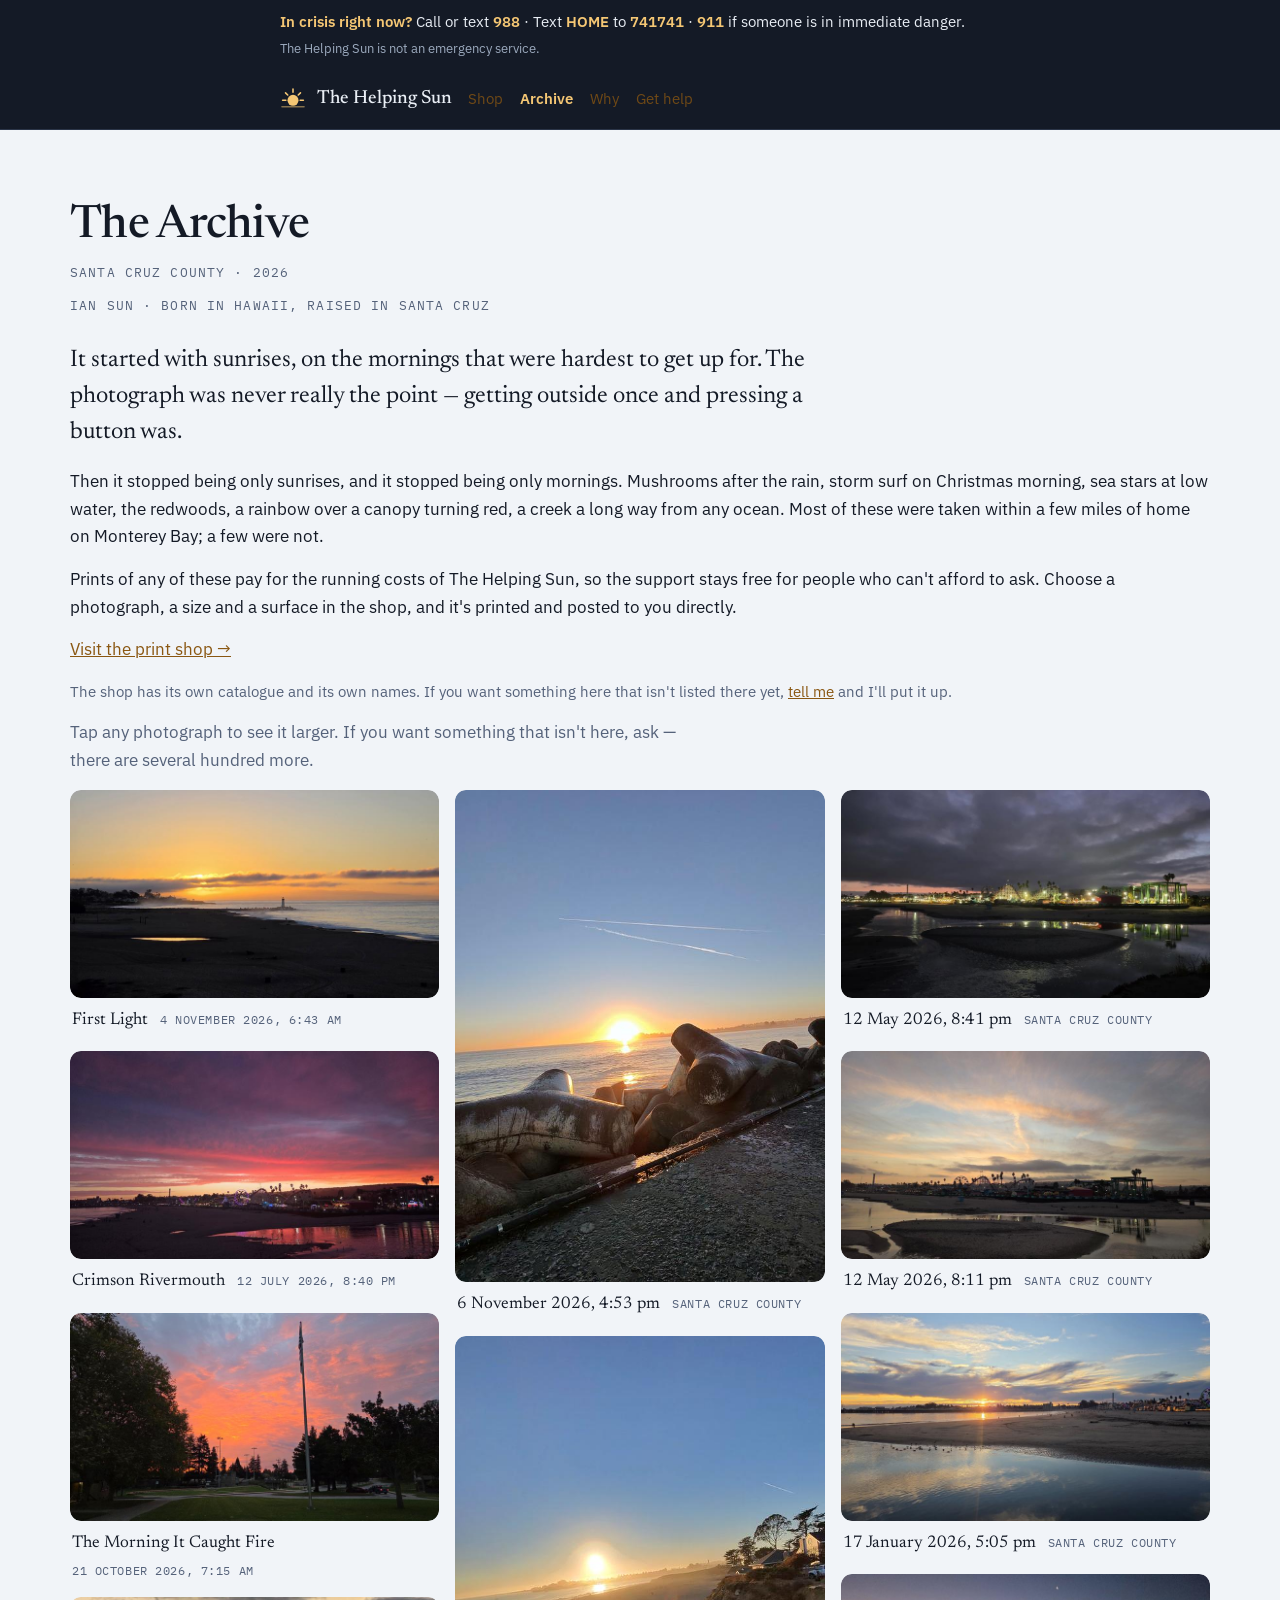
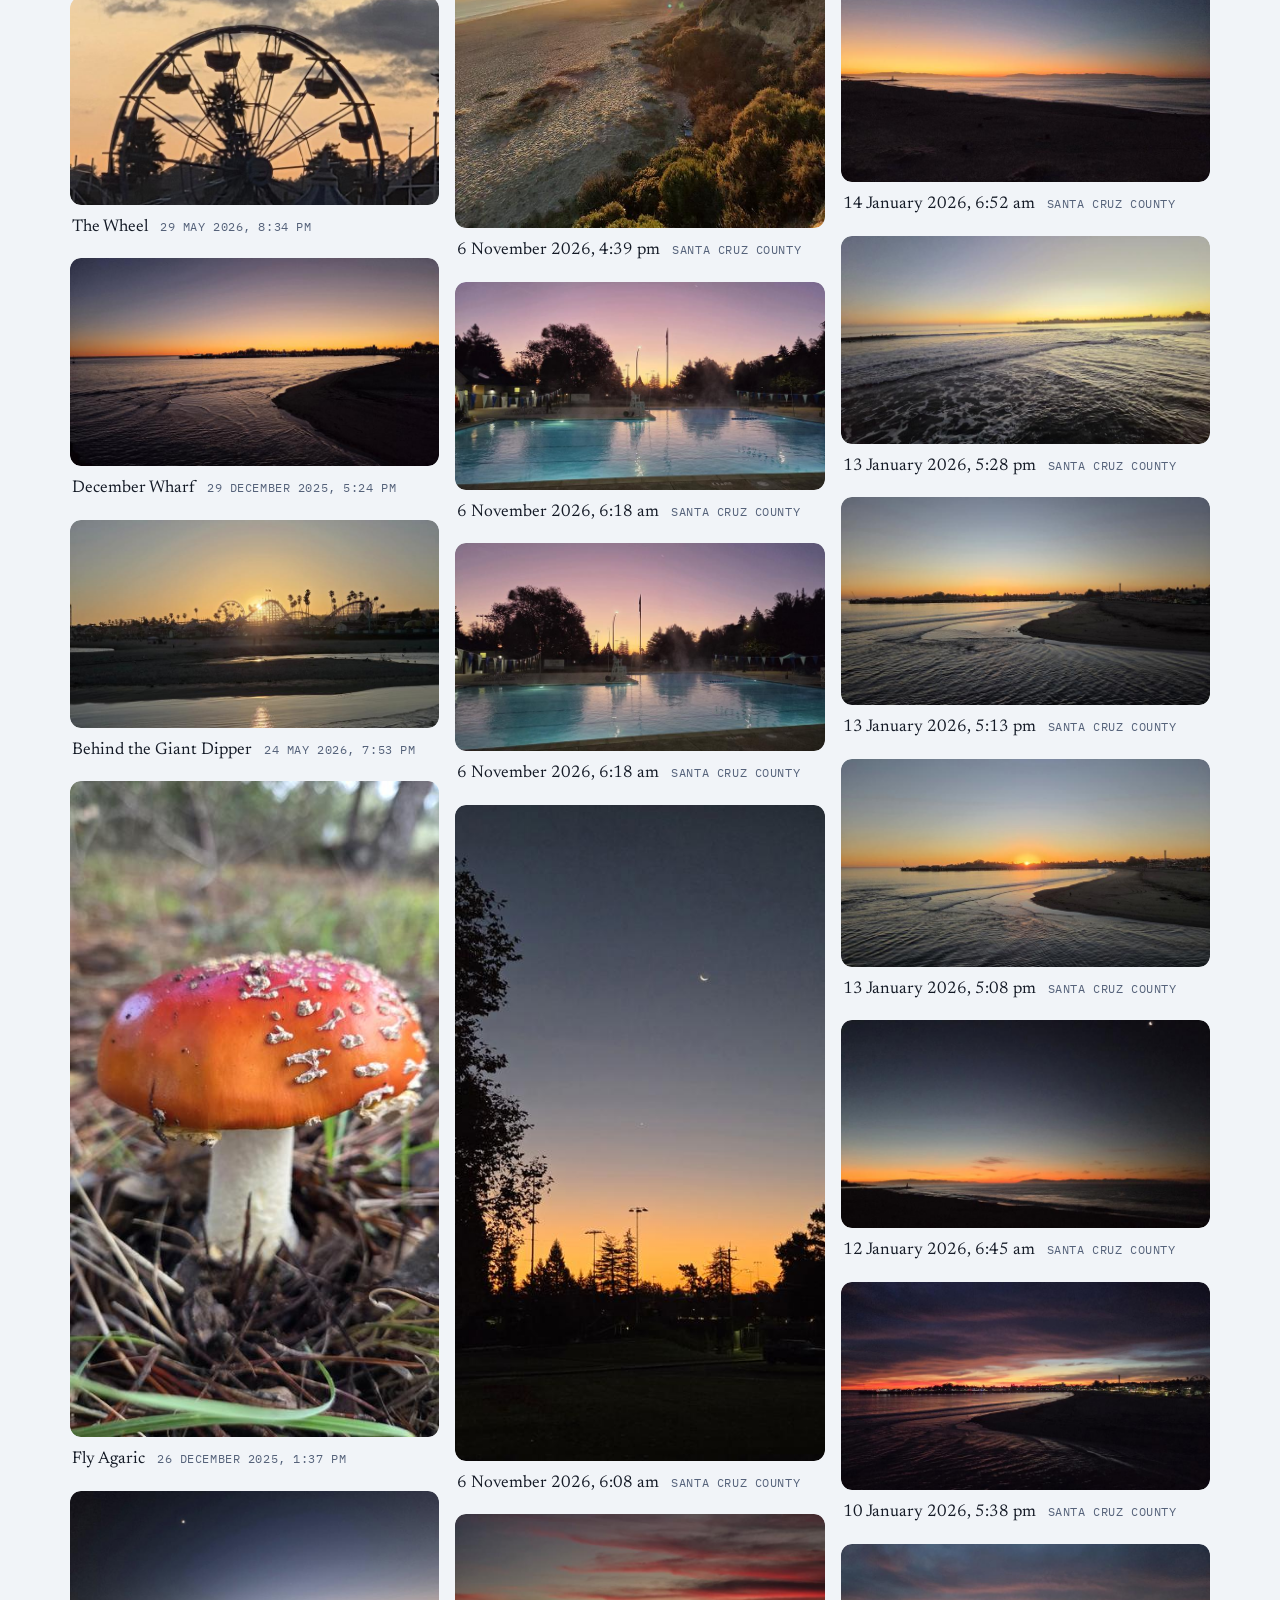
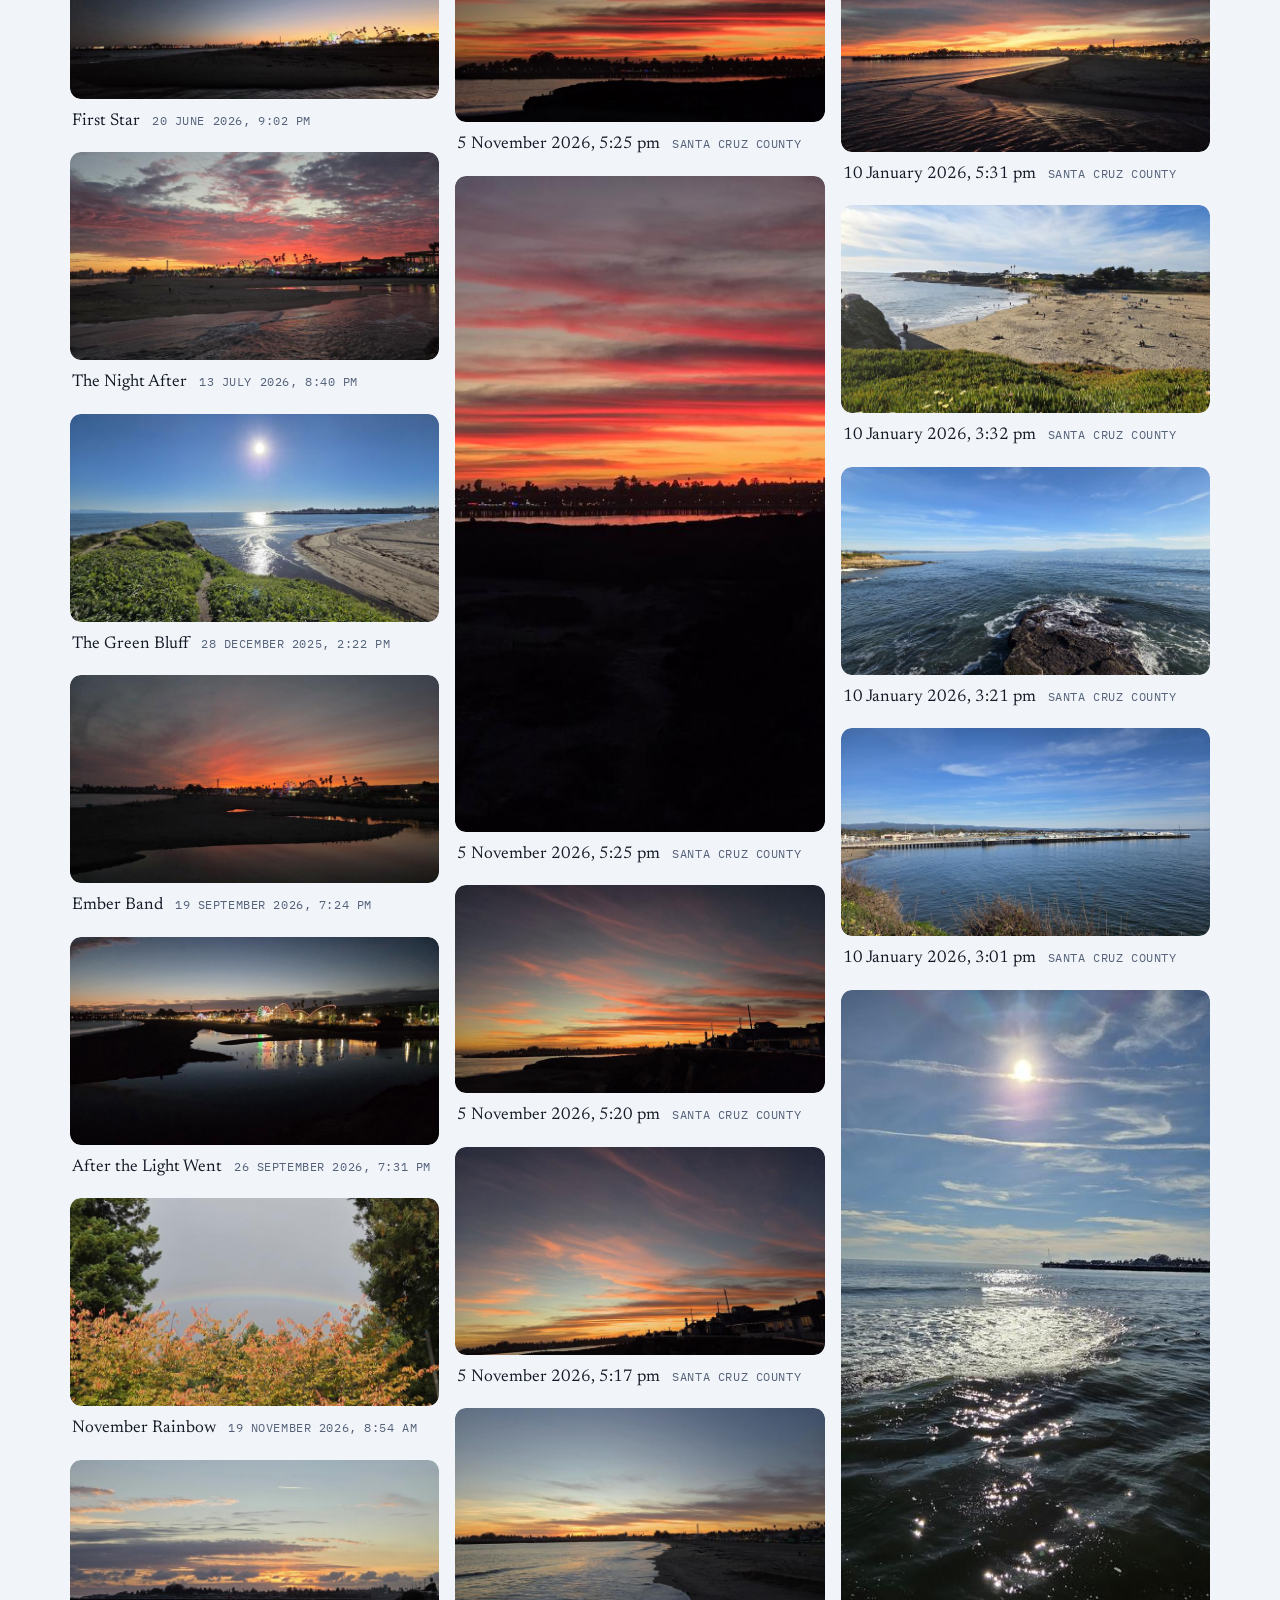
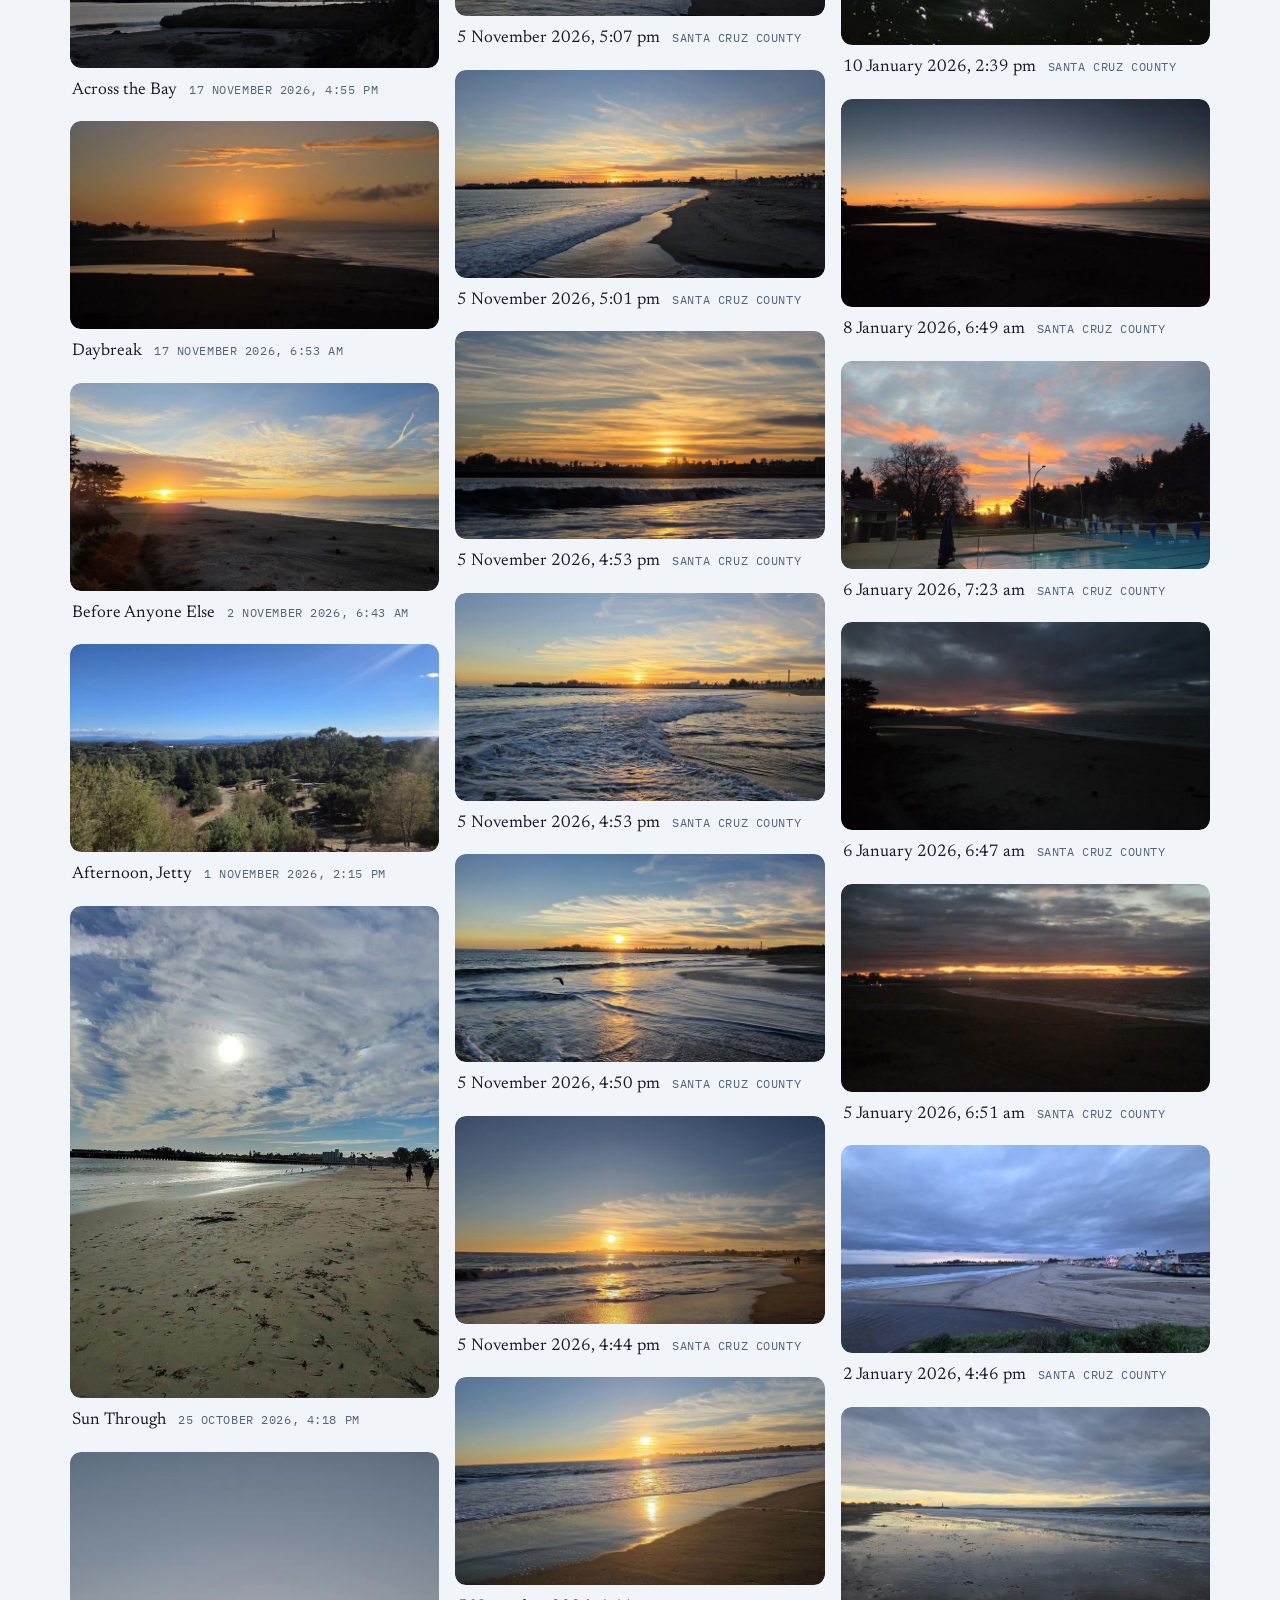
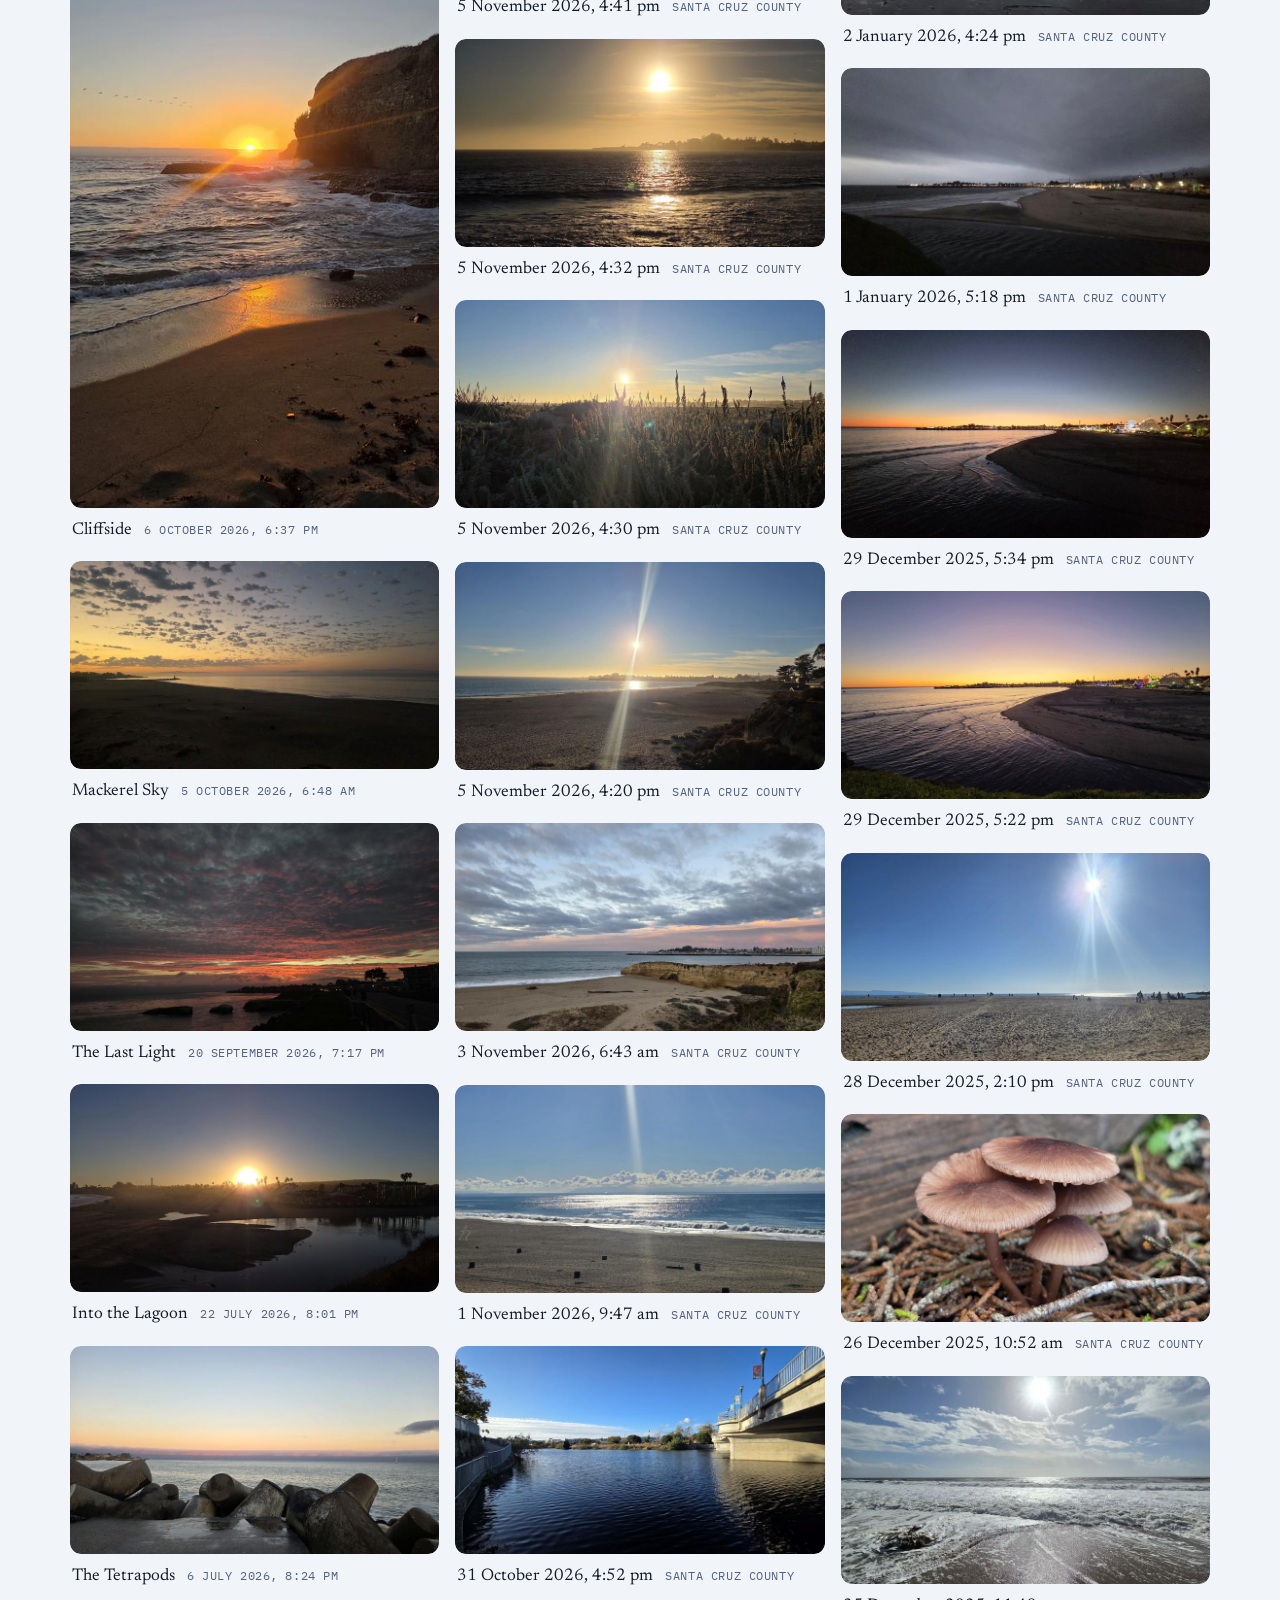
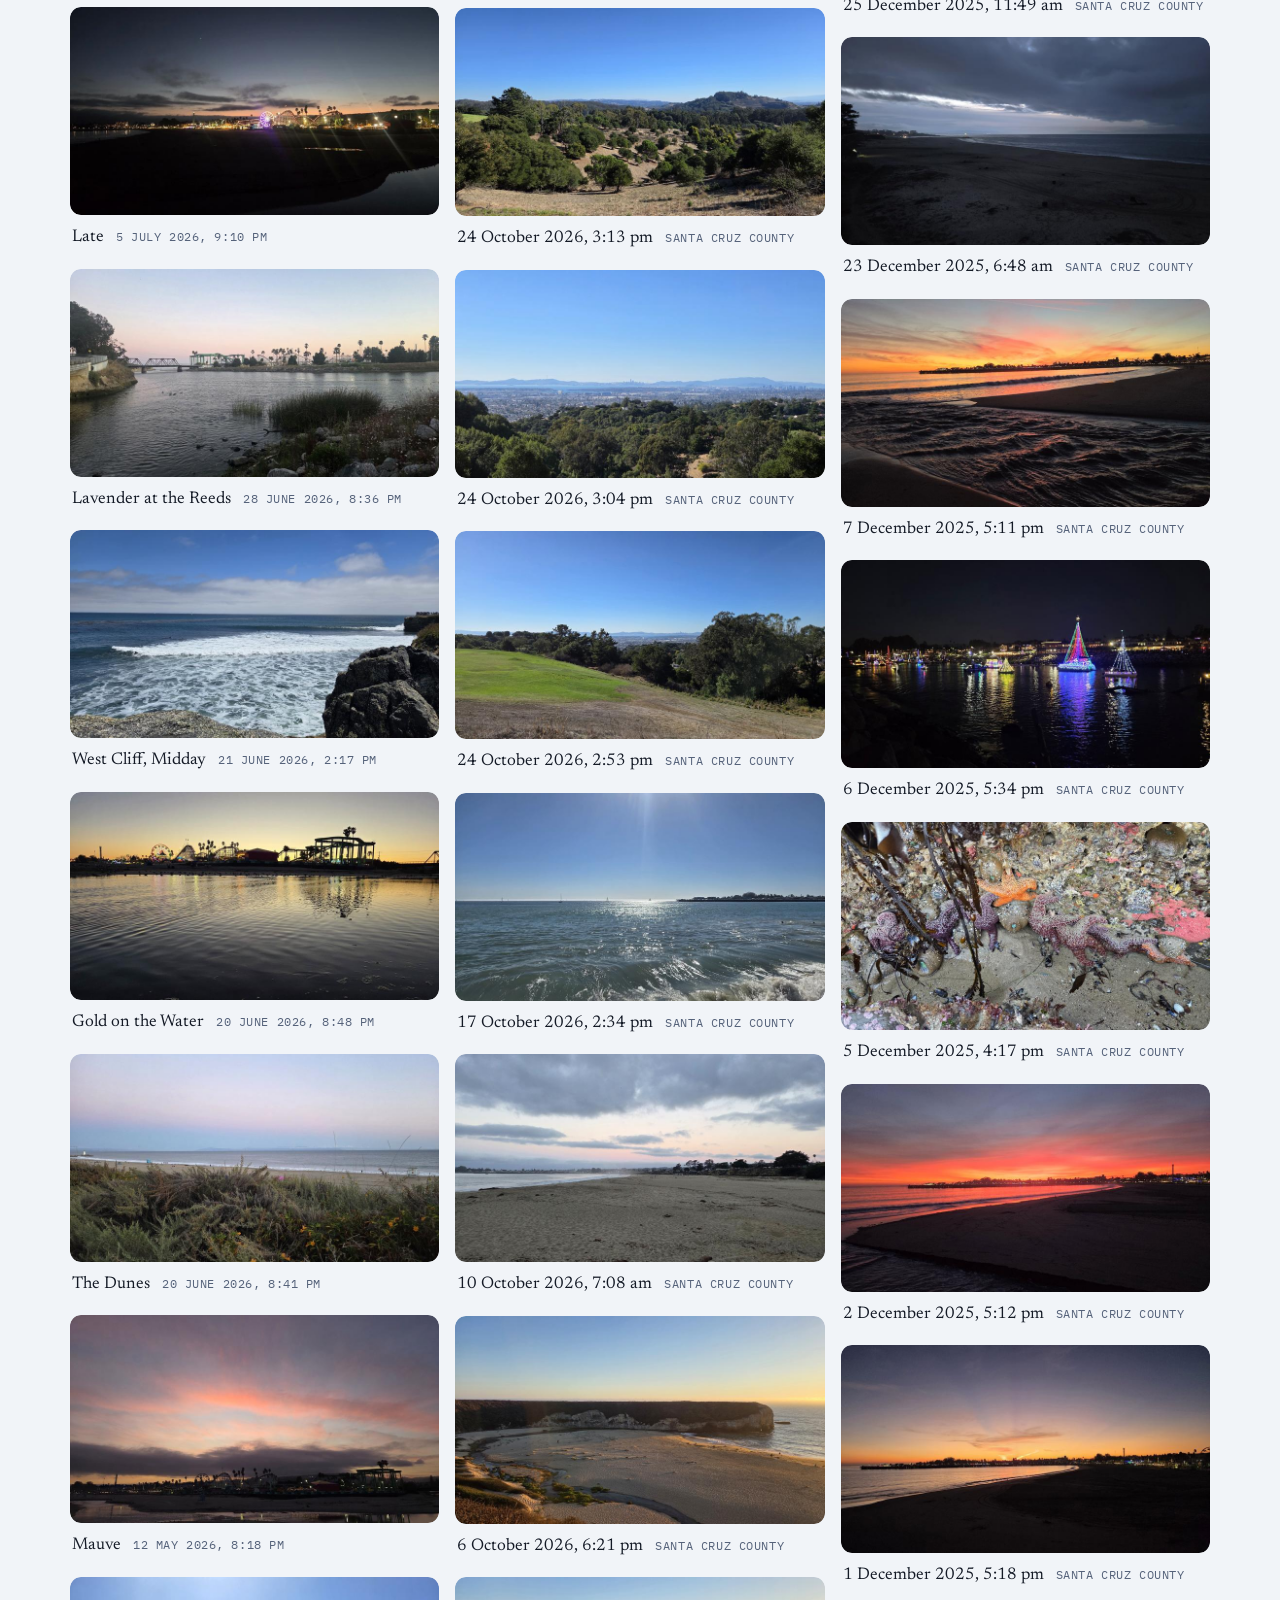
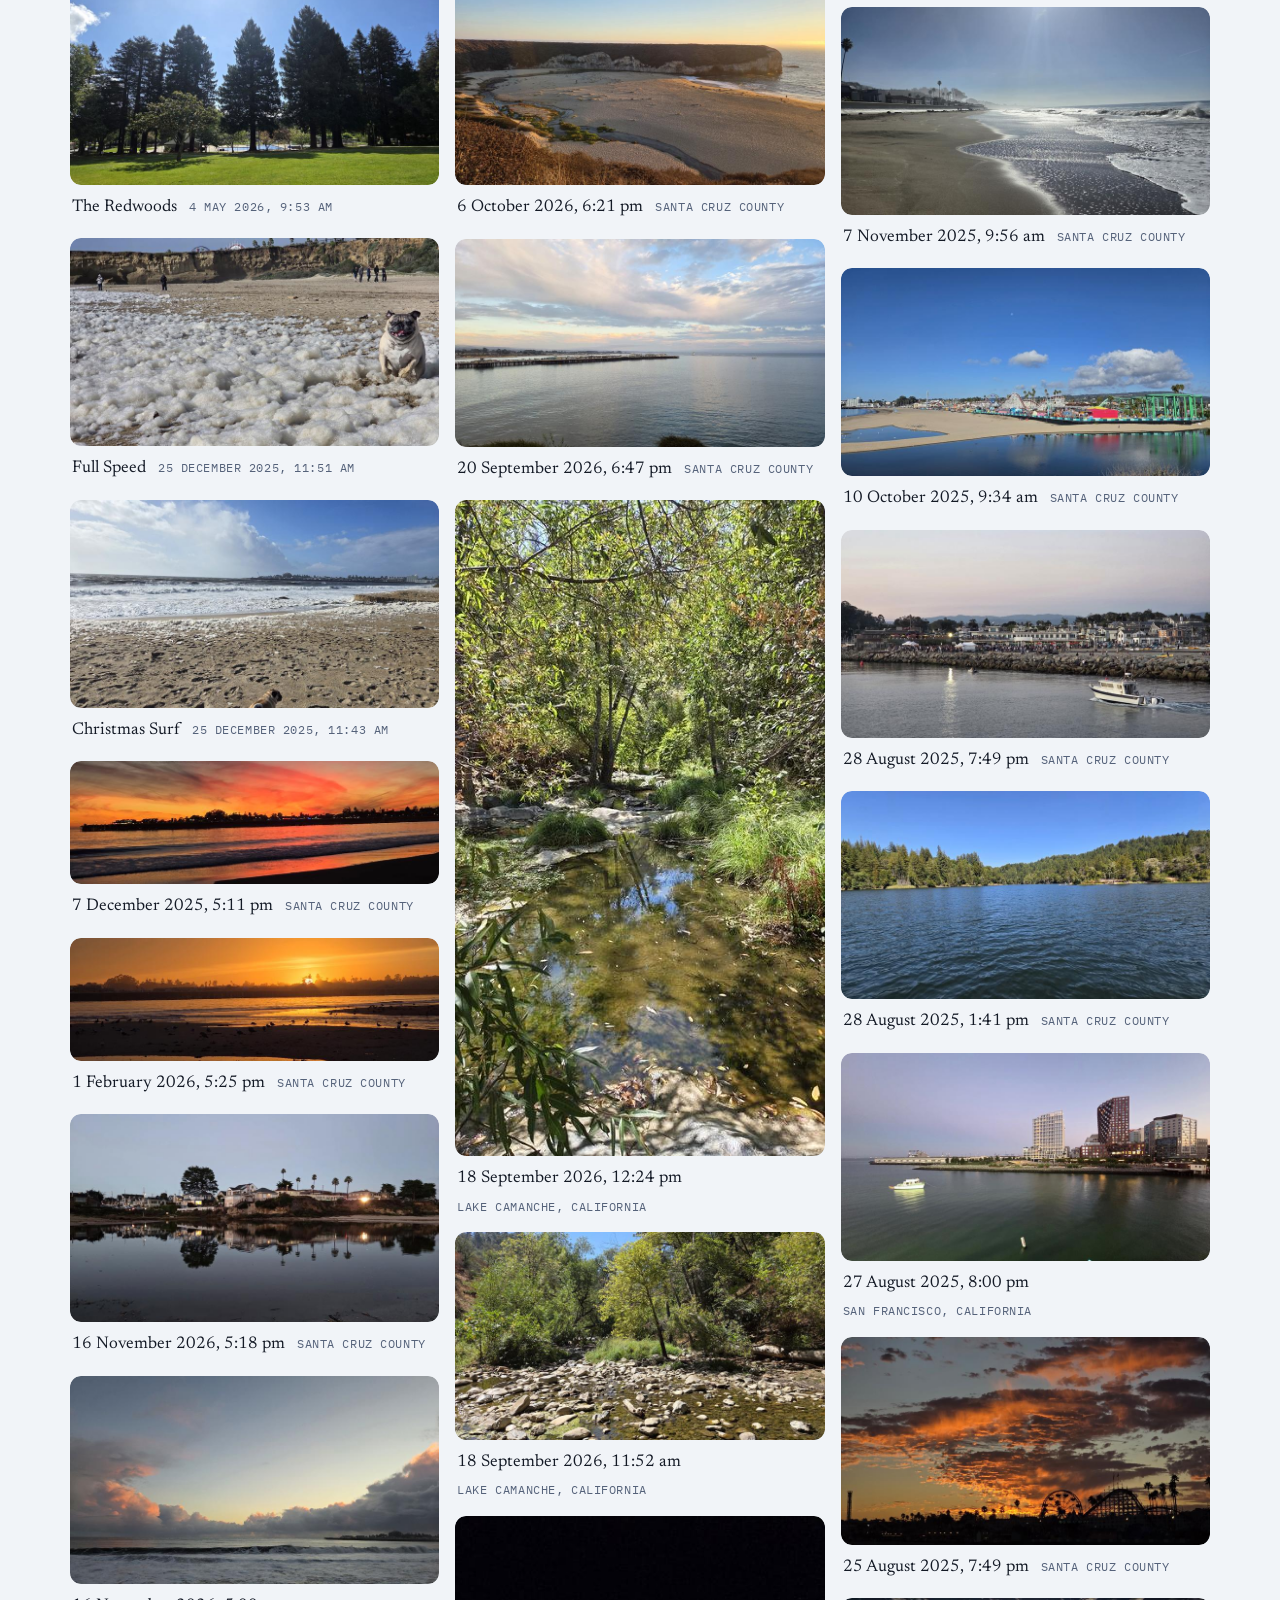
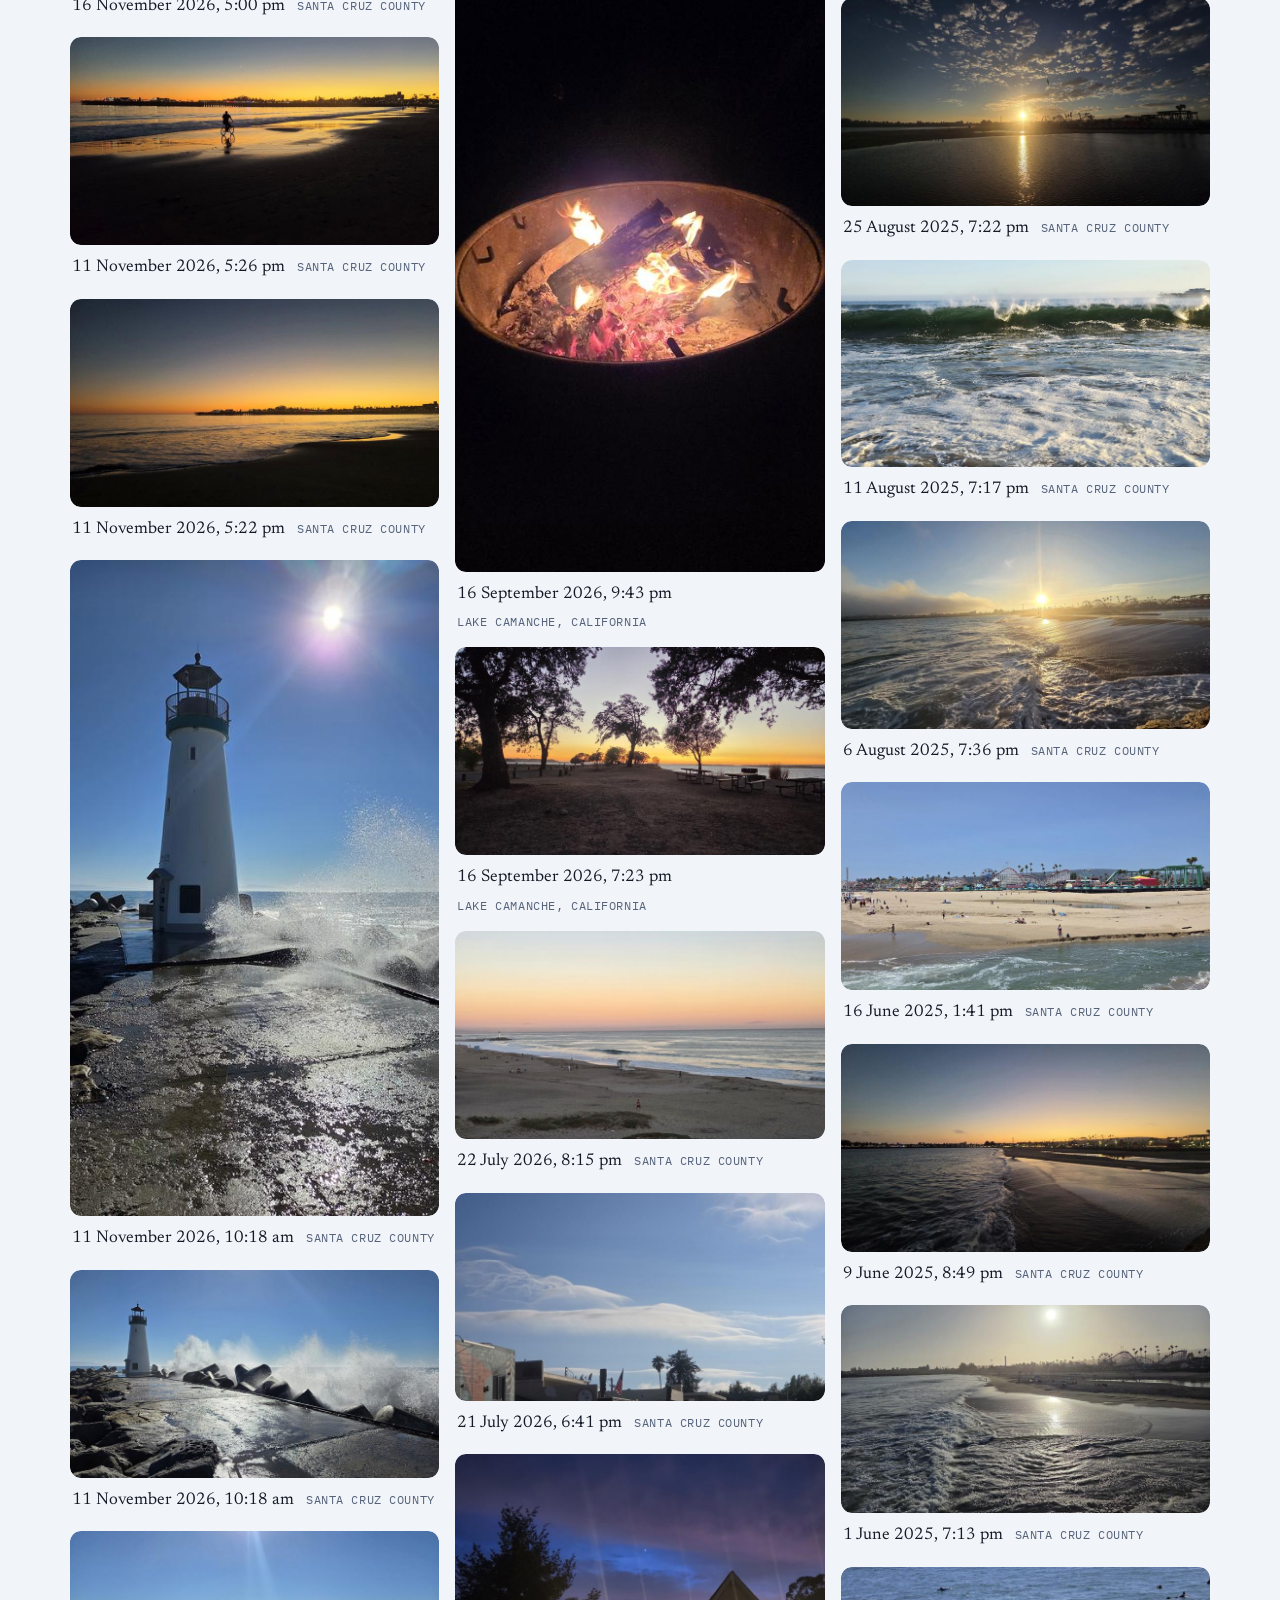
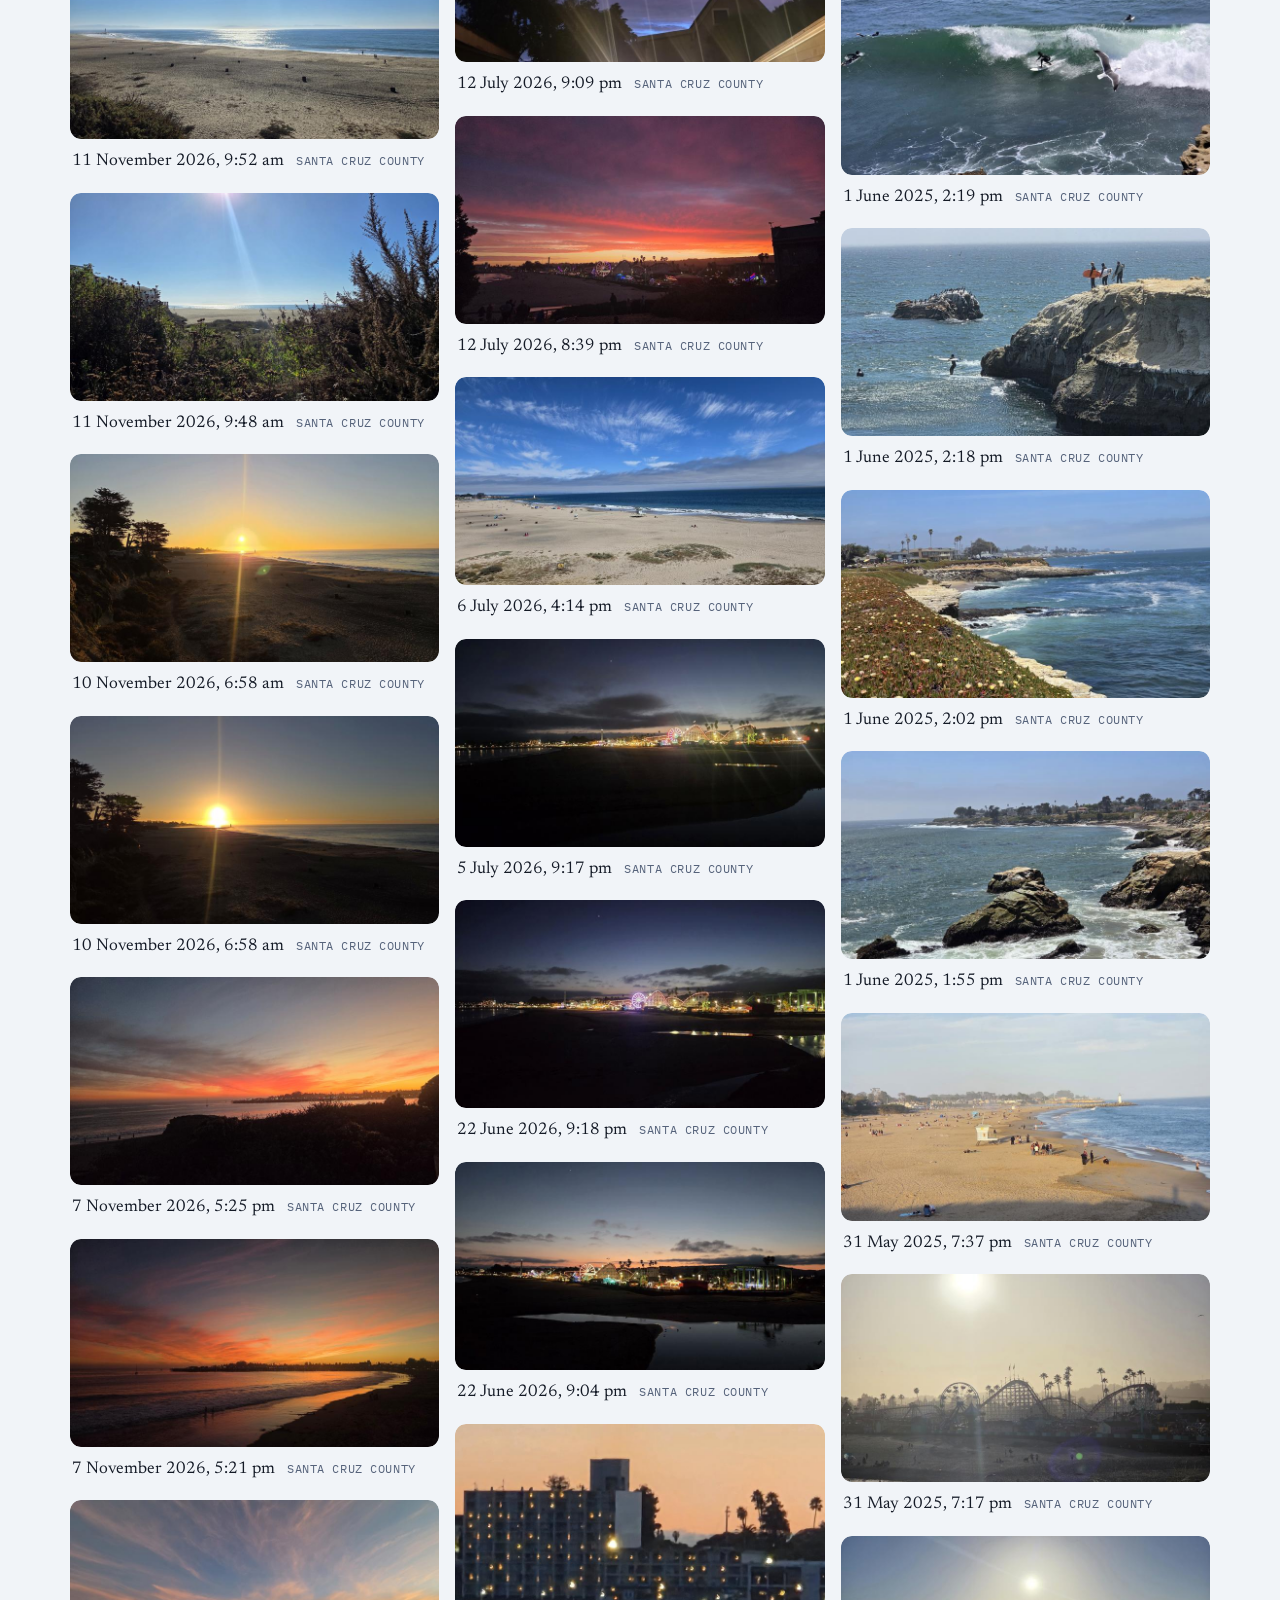
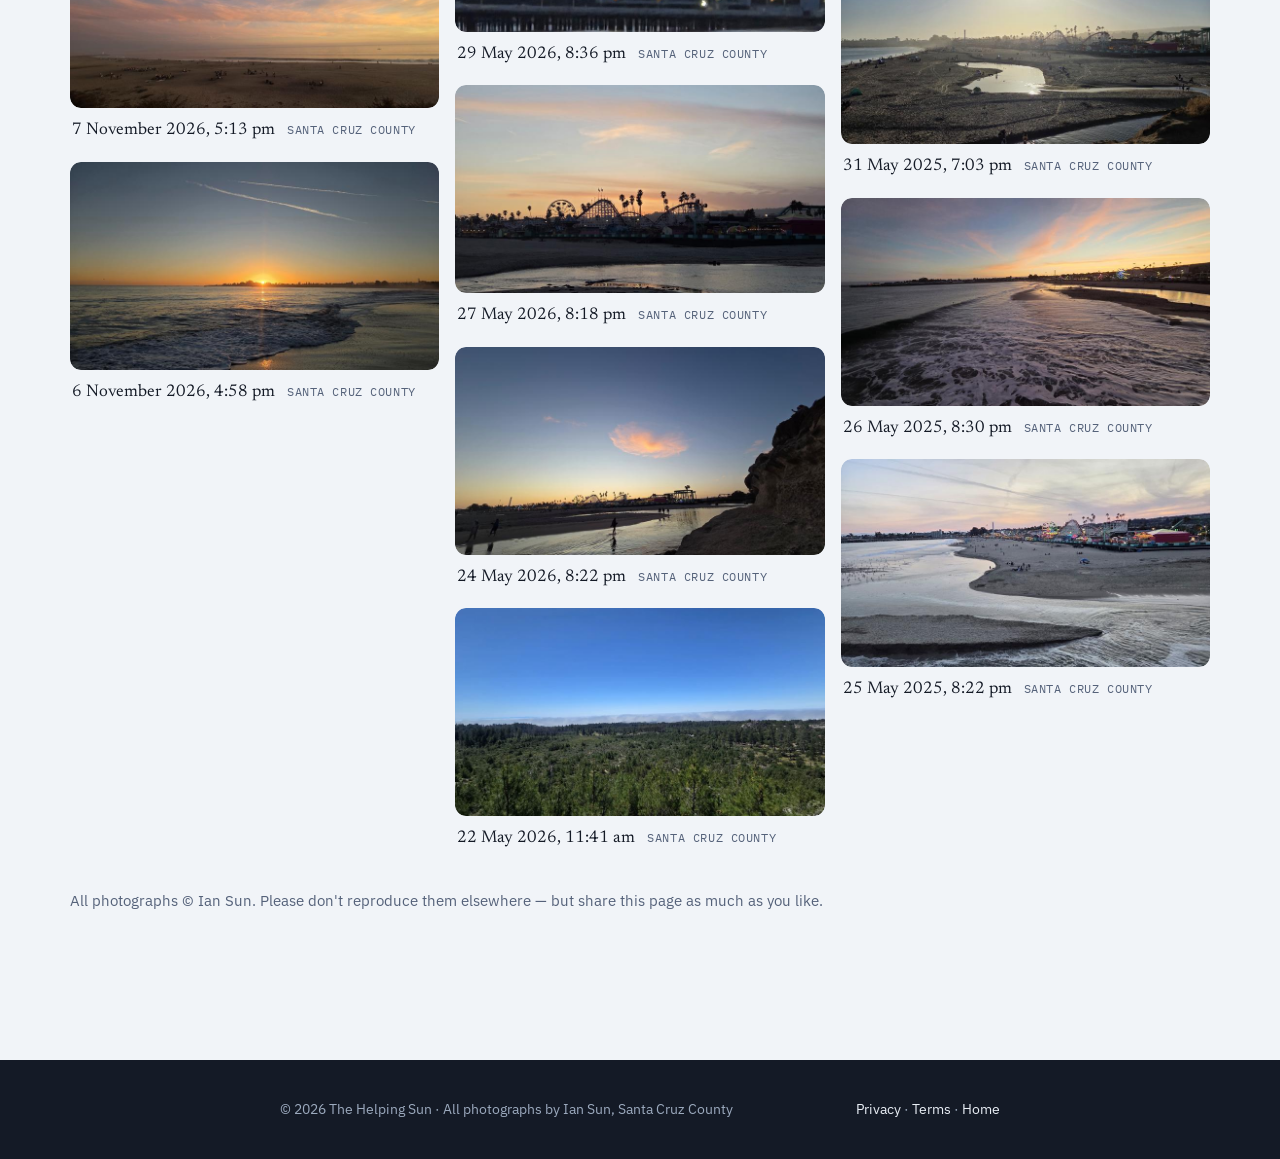
==== commit 7e1c25b1: "Put the shop in the navigation, and strip the biography to the biography The shop took several click" ====
--- a/site/prints.html
+++ b/site/prints.html
@@ -56,6 +56,10 @@
 .lb-prev{left:12px} .lb-next{right:12px}
 .lb-close:hover,.lb-nav:hover{background:rgba(245,199,116,.3)}
 @media (max-width:700px){ .lb-nav{display:none} }
+.nav--min{display:flex;gap:17px;align-items:center;flex-wrap:wrap}
+.nav--min a{font-size:14.5px;text-decoration:none;opacity:.78;white-space:nowrap}
+.nav--min a:hover,.nav--min a:focus-visible{opacity:1}
+.nav--min a[aria-current]{opacity:1;font-weight:600;color:var(--sun)}
 </style>
 </head>
 <body>
@@ -76,7 +80,12 @@
       </svg>
       The Helping Sun
     </a>
-    <a class="back" href="/">← Back to the site</a>
+    <nav class="nav nav--min">
+      <a href="/shop">Shop</a>
+      <a href="/prints" aria-current="page">Archive</a>
+      <a href="/#story">Why</a>
+      <a href="/#areas">Get help</a>
+    </nav>
   </div>
 </header>
 <main id="main"><div class="wrap wide">
@@ -88,7 +97,7 @@
 
 <p class="lede-big">It started with sunrises, on the mornings that were hardest to get up for. The photograph was never really the point — getting outside once and pressing a button was.</p>
 
-<p>Then it stopped being only sunrises. Mushrooms after the rain, storm surf on Christmas morning, the redwoods, the dog mid-run. Most of these were taken within a few miles of home on Monterey Bay; a few were not.</p>
+<p>Then it stopped being only sunrises, and it stopped being only mornings. Mushrooms after the rain, storm surf on Christmas morning, sea stars at low water, the redwoods, a rainbow over a canopy turning red, a creek a long way from any ocean. Most of these were taken within a few miles of home on Monterey Bay; a few were not.</p>
 
 <p>Prints of any of these pay for the running costs of The Helping Sun, so the support stays free for people who can't afford to ask. Choose a photograph, a size and a surface in the shop, and it's printed and posted to you directly.</p>
 
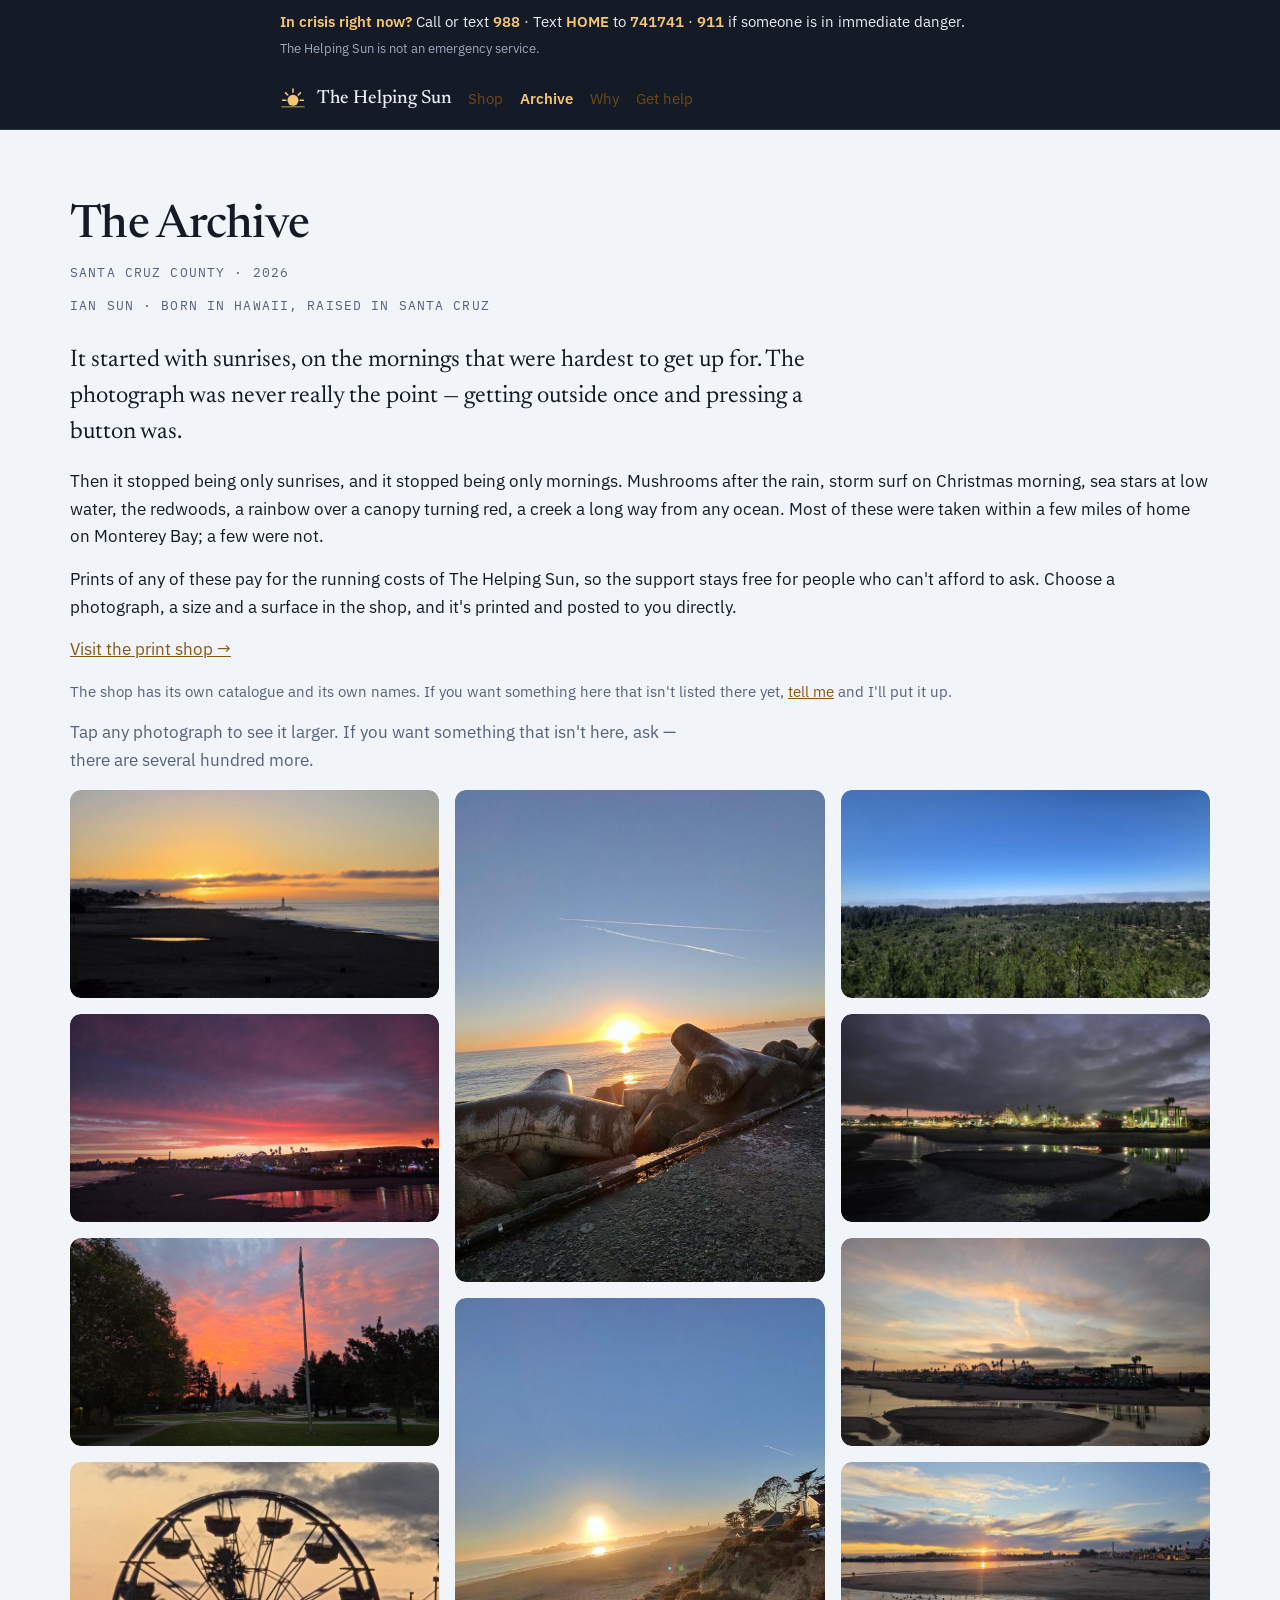
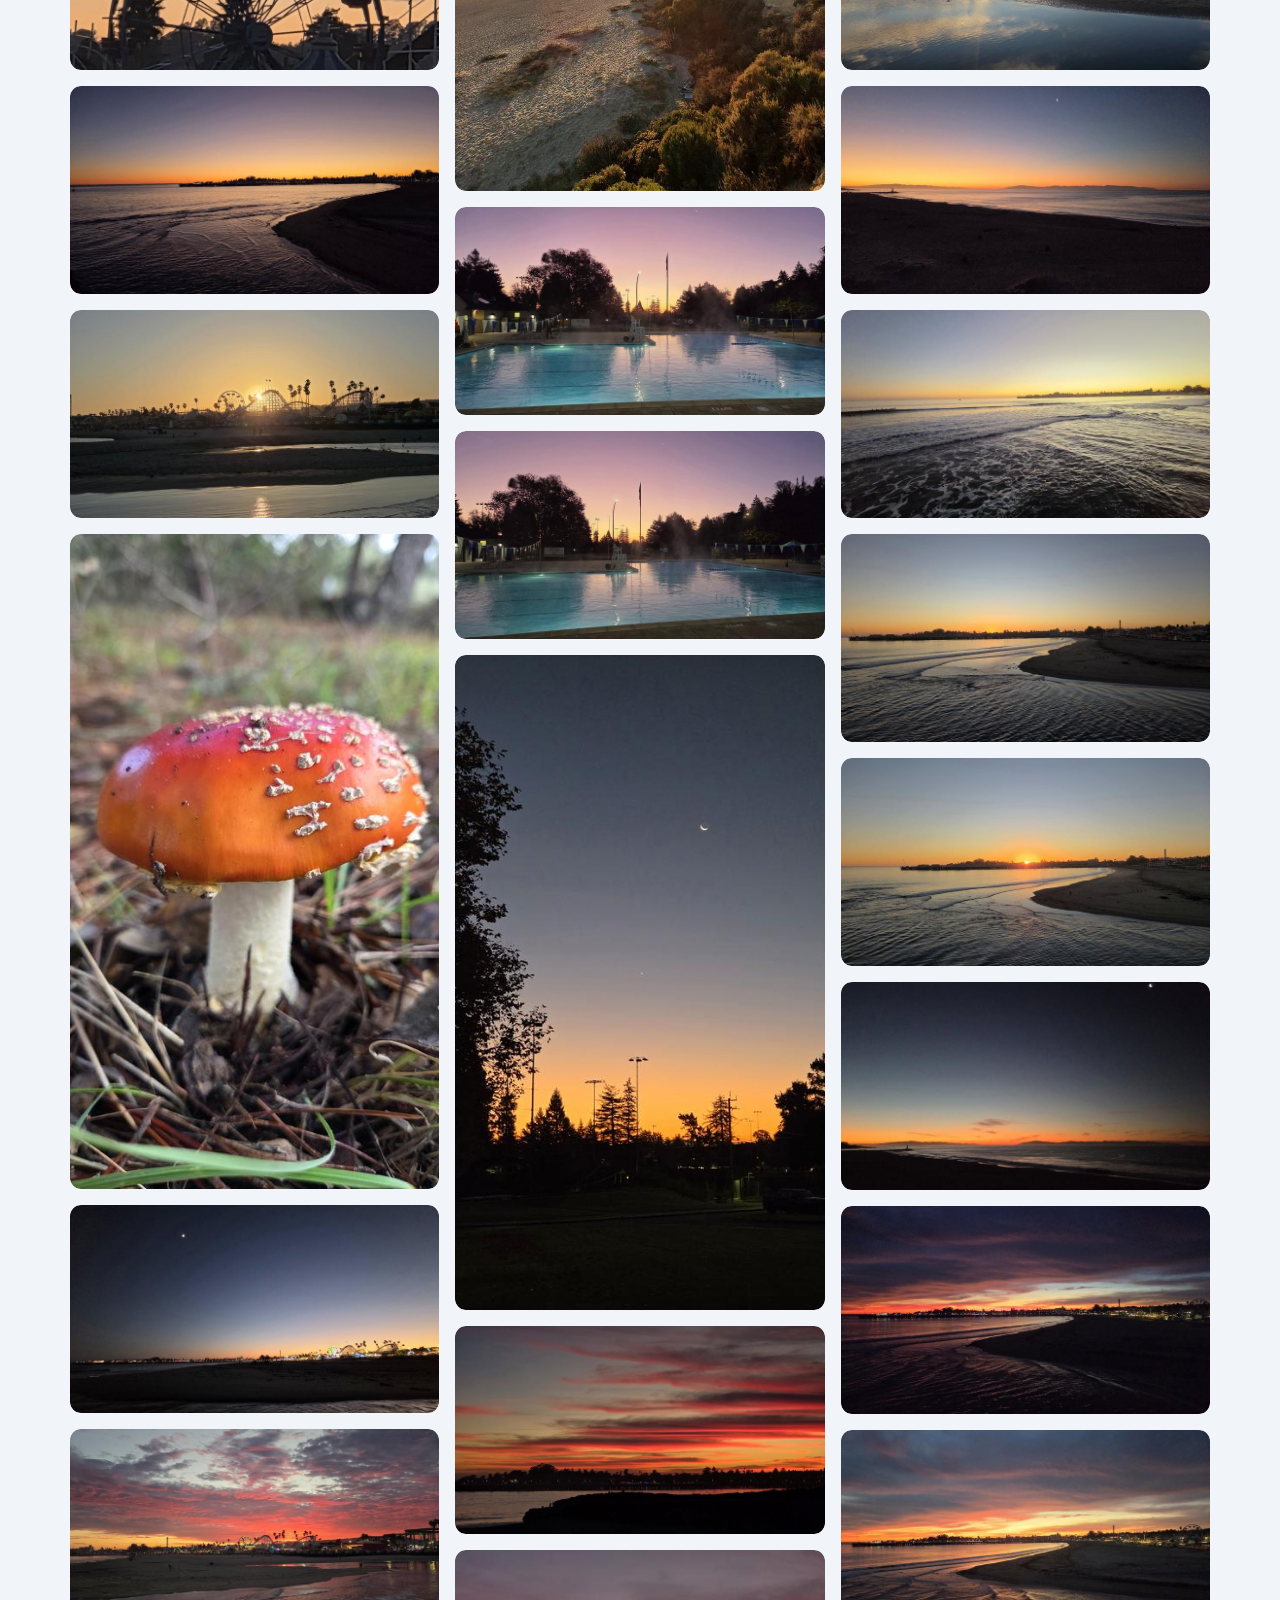
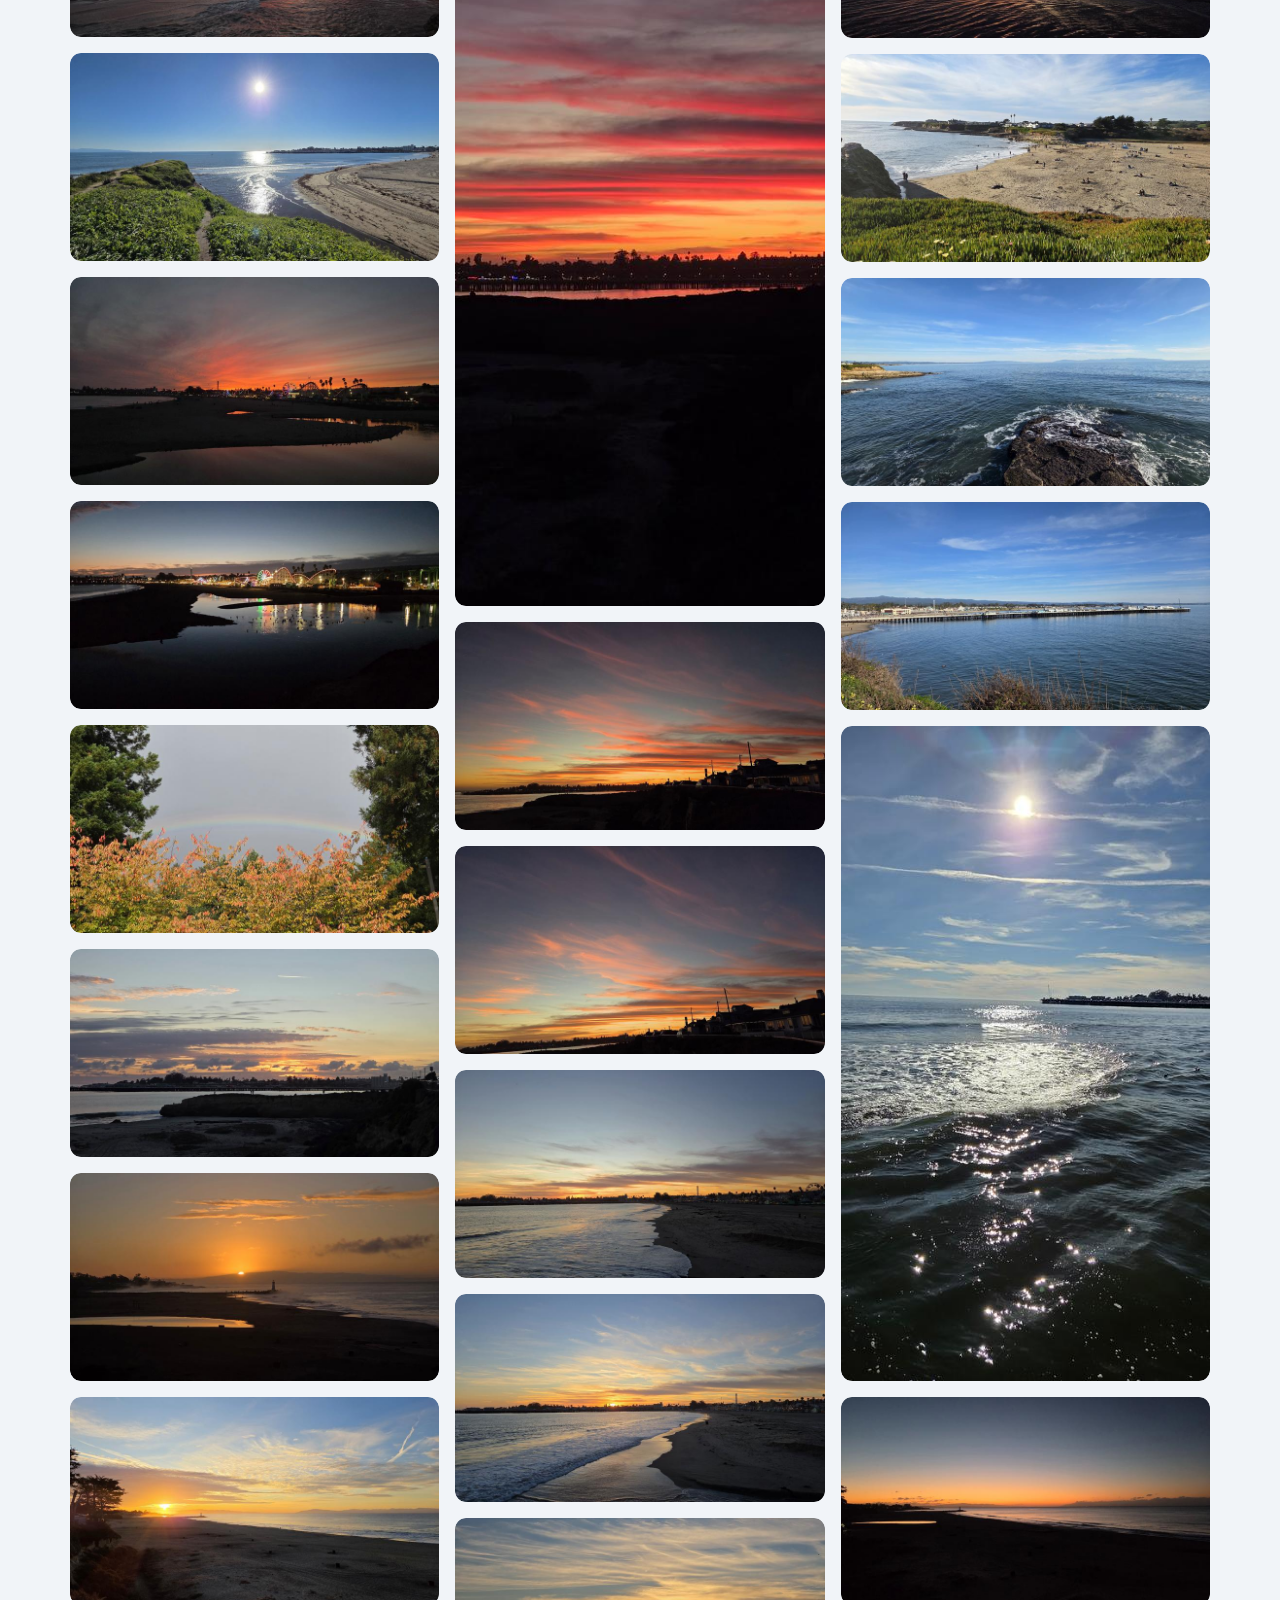
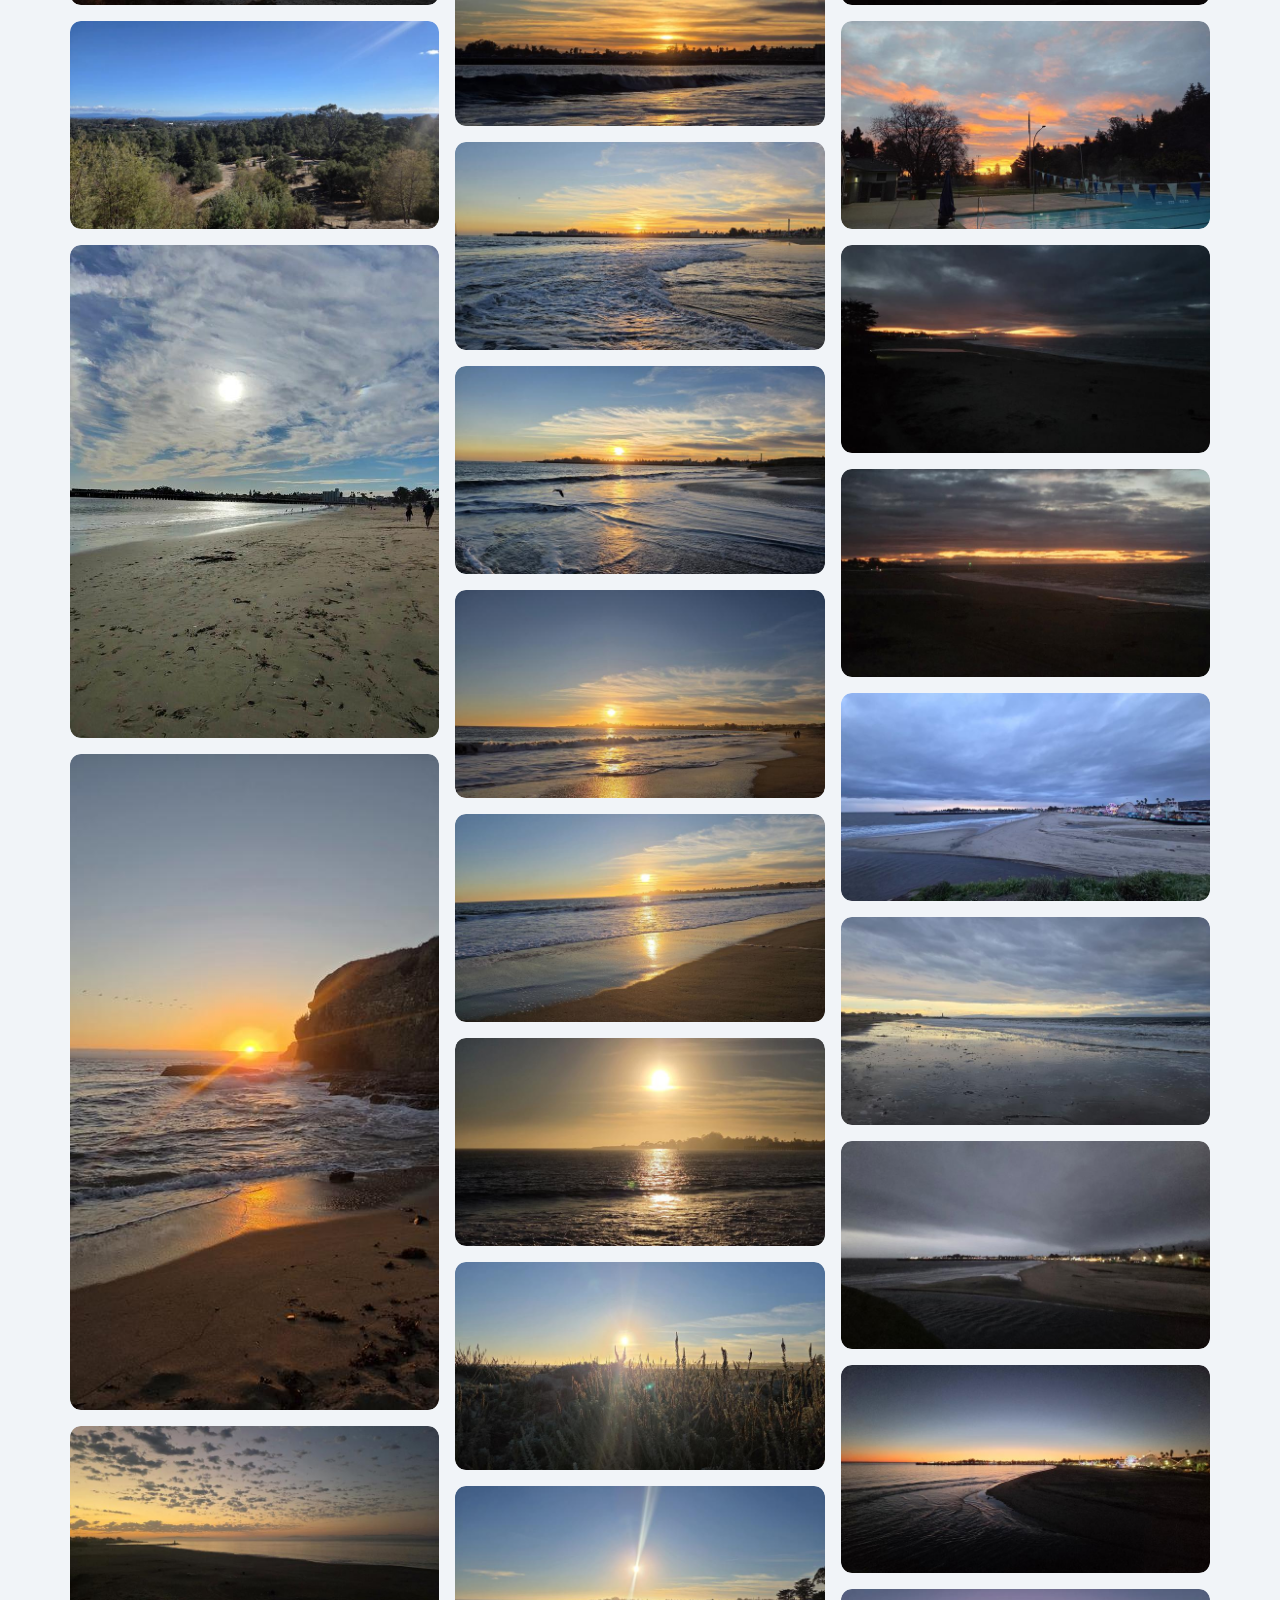
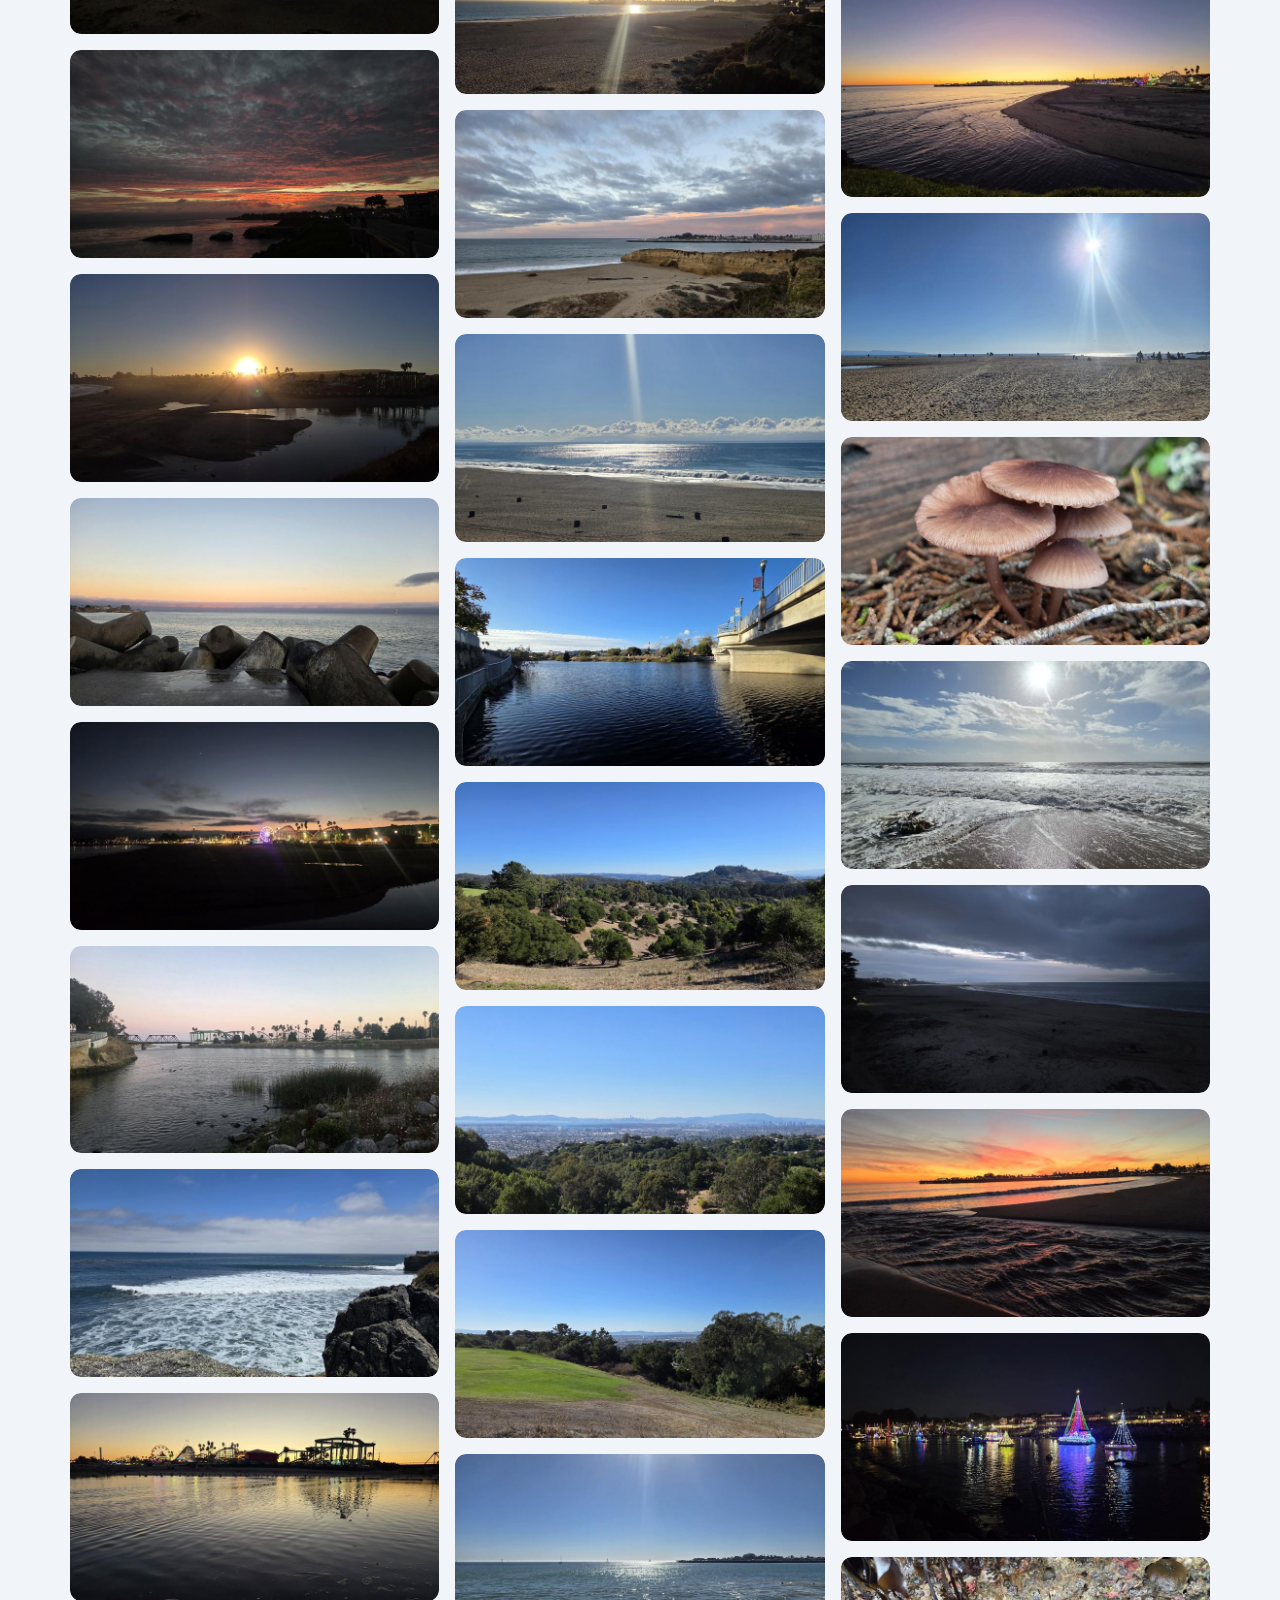
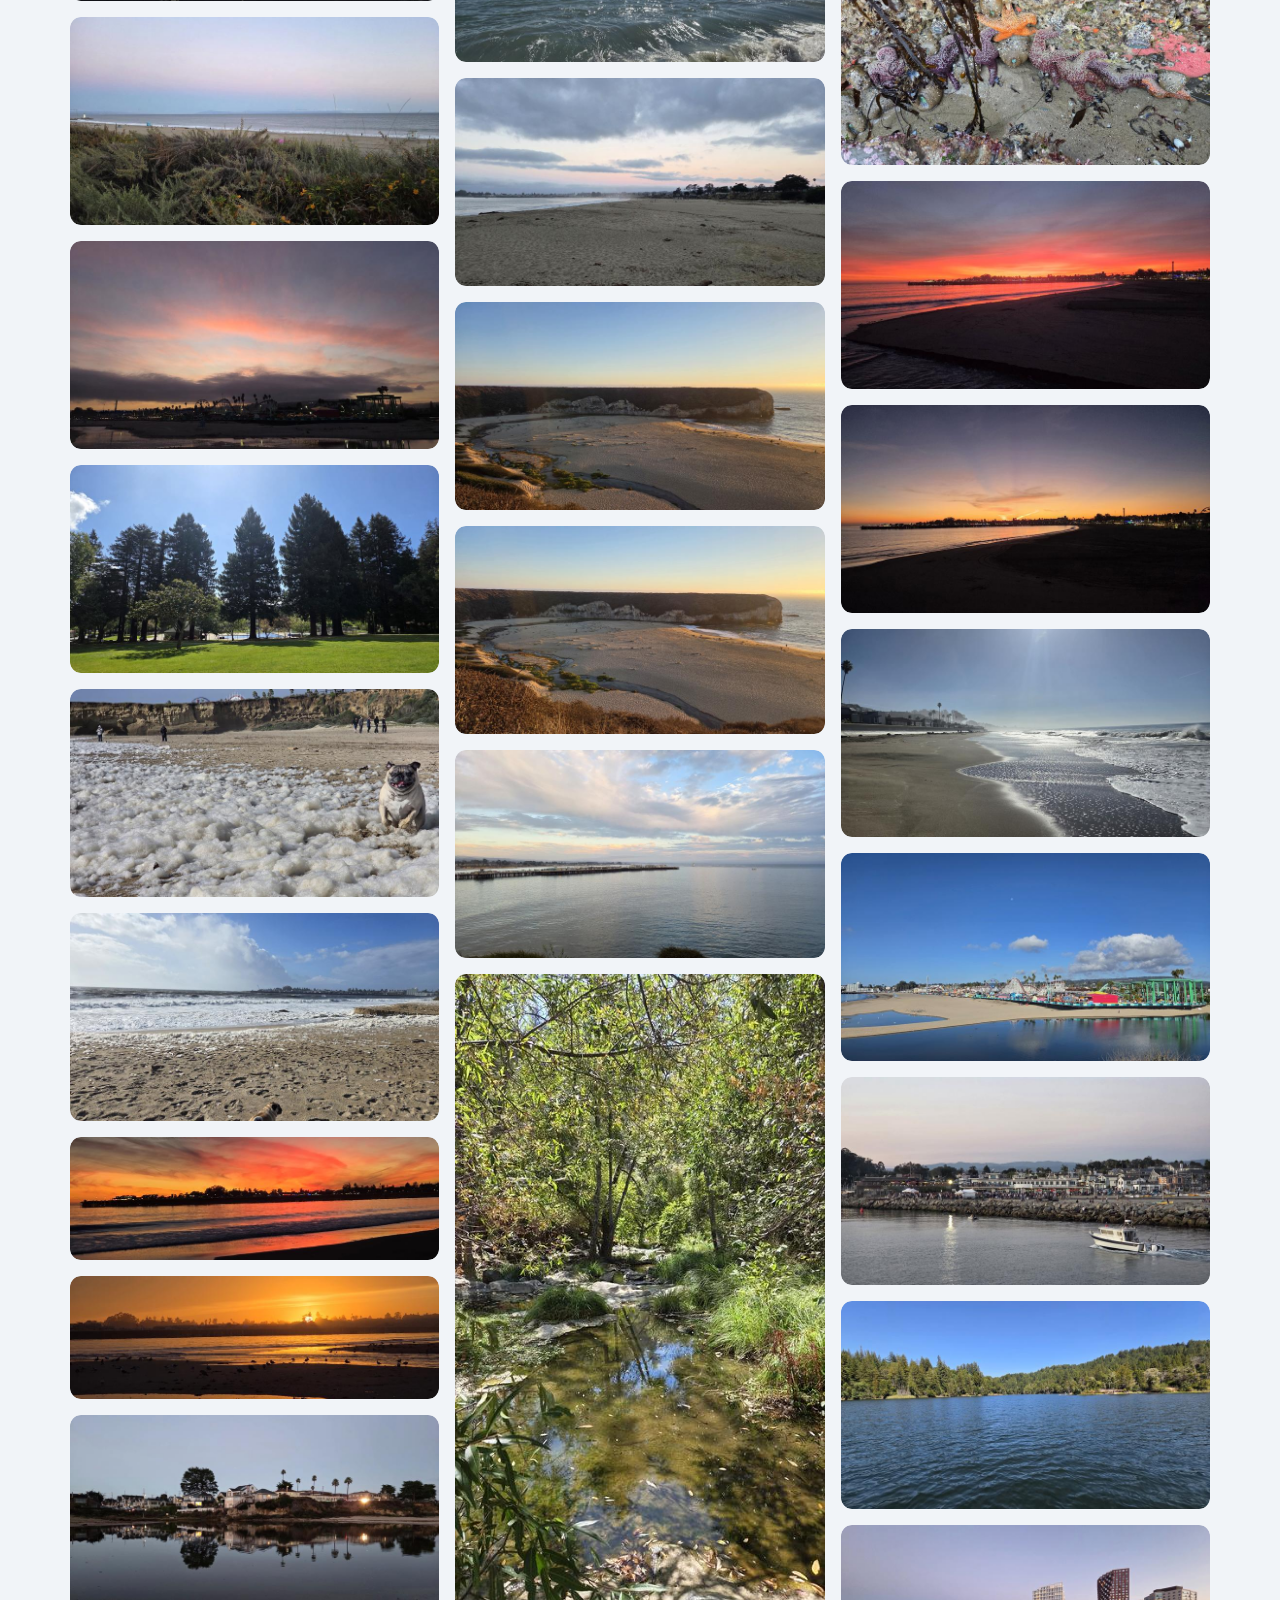
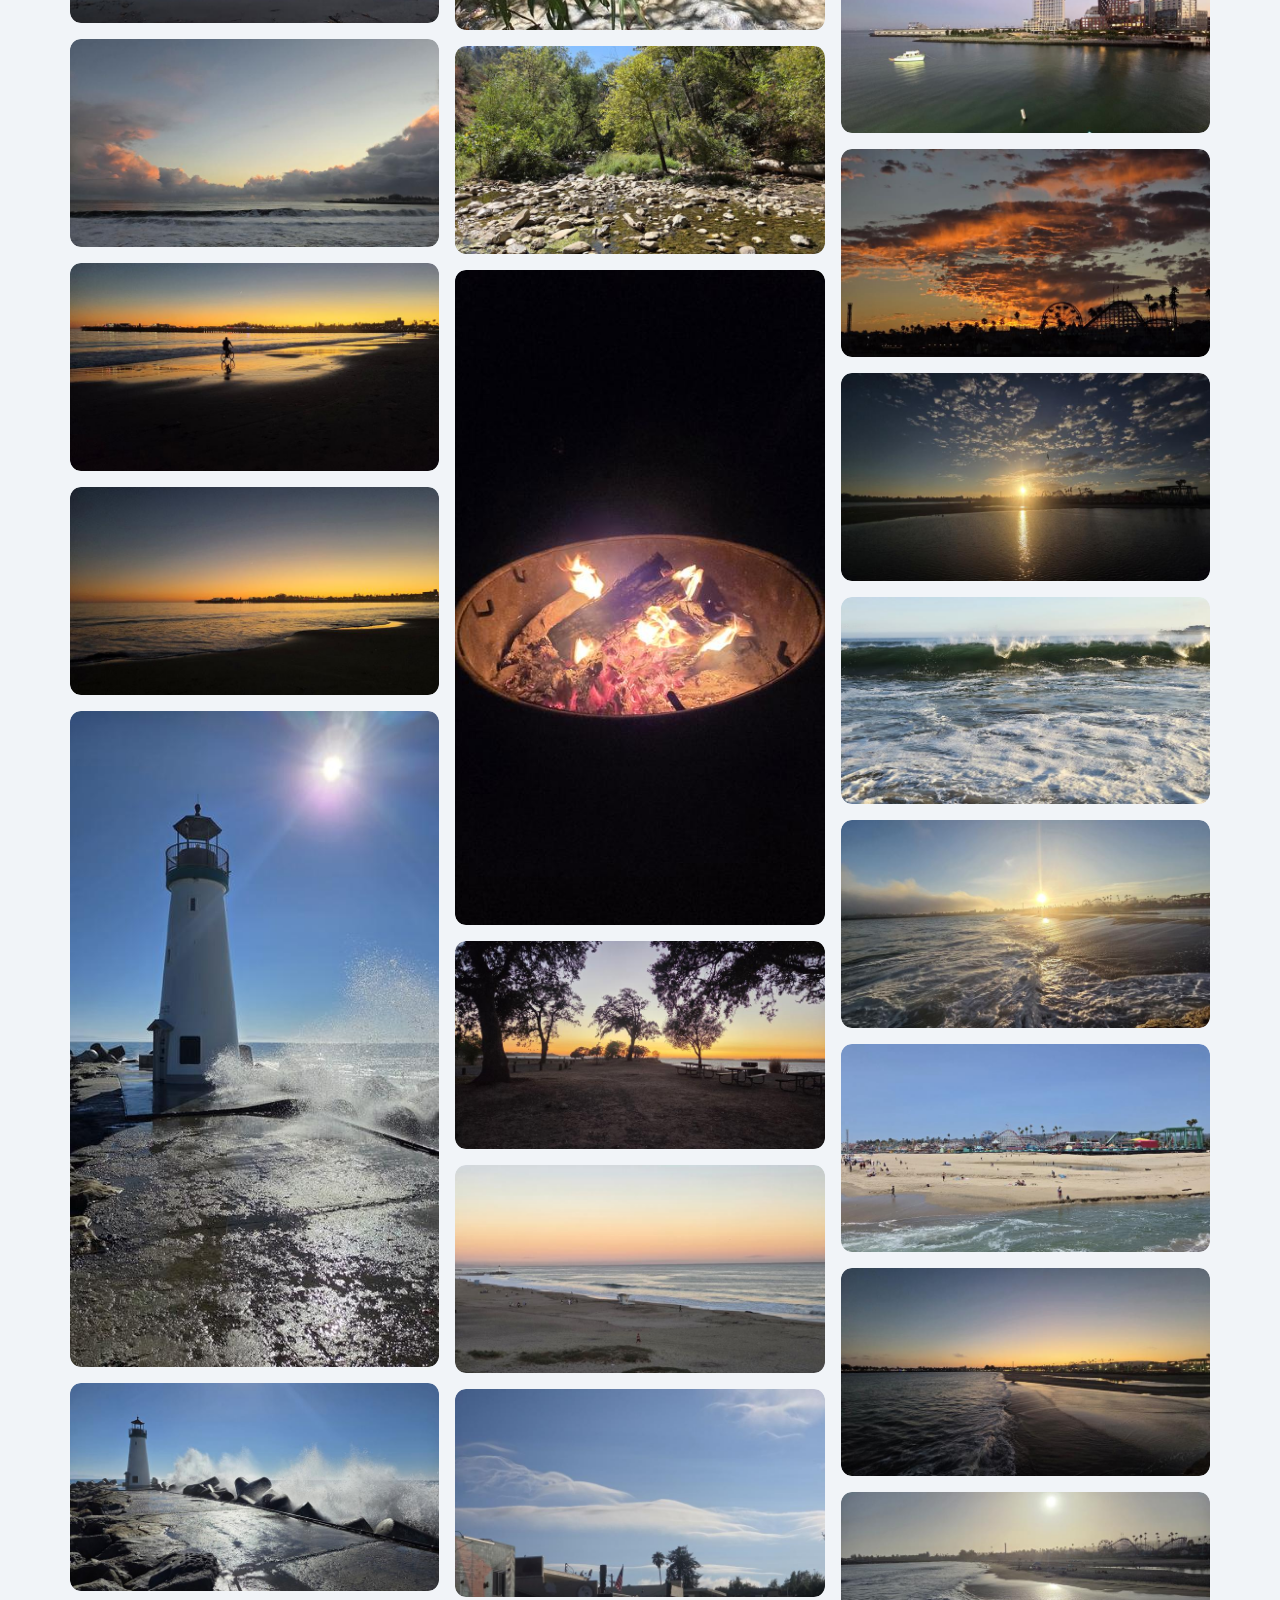
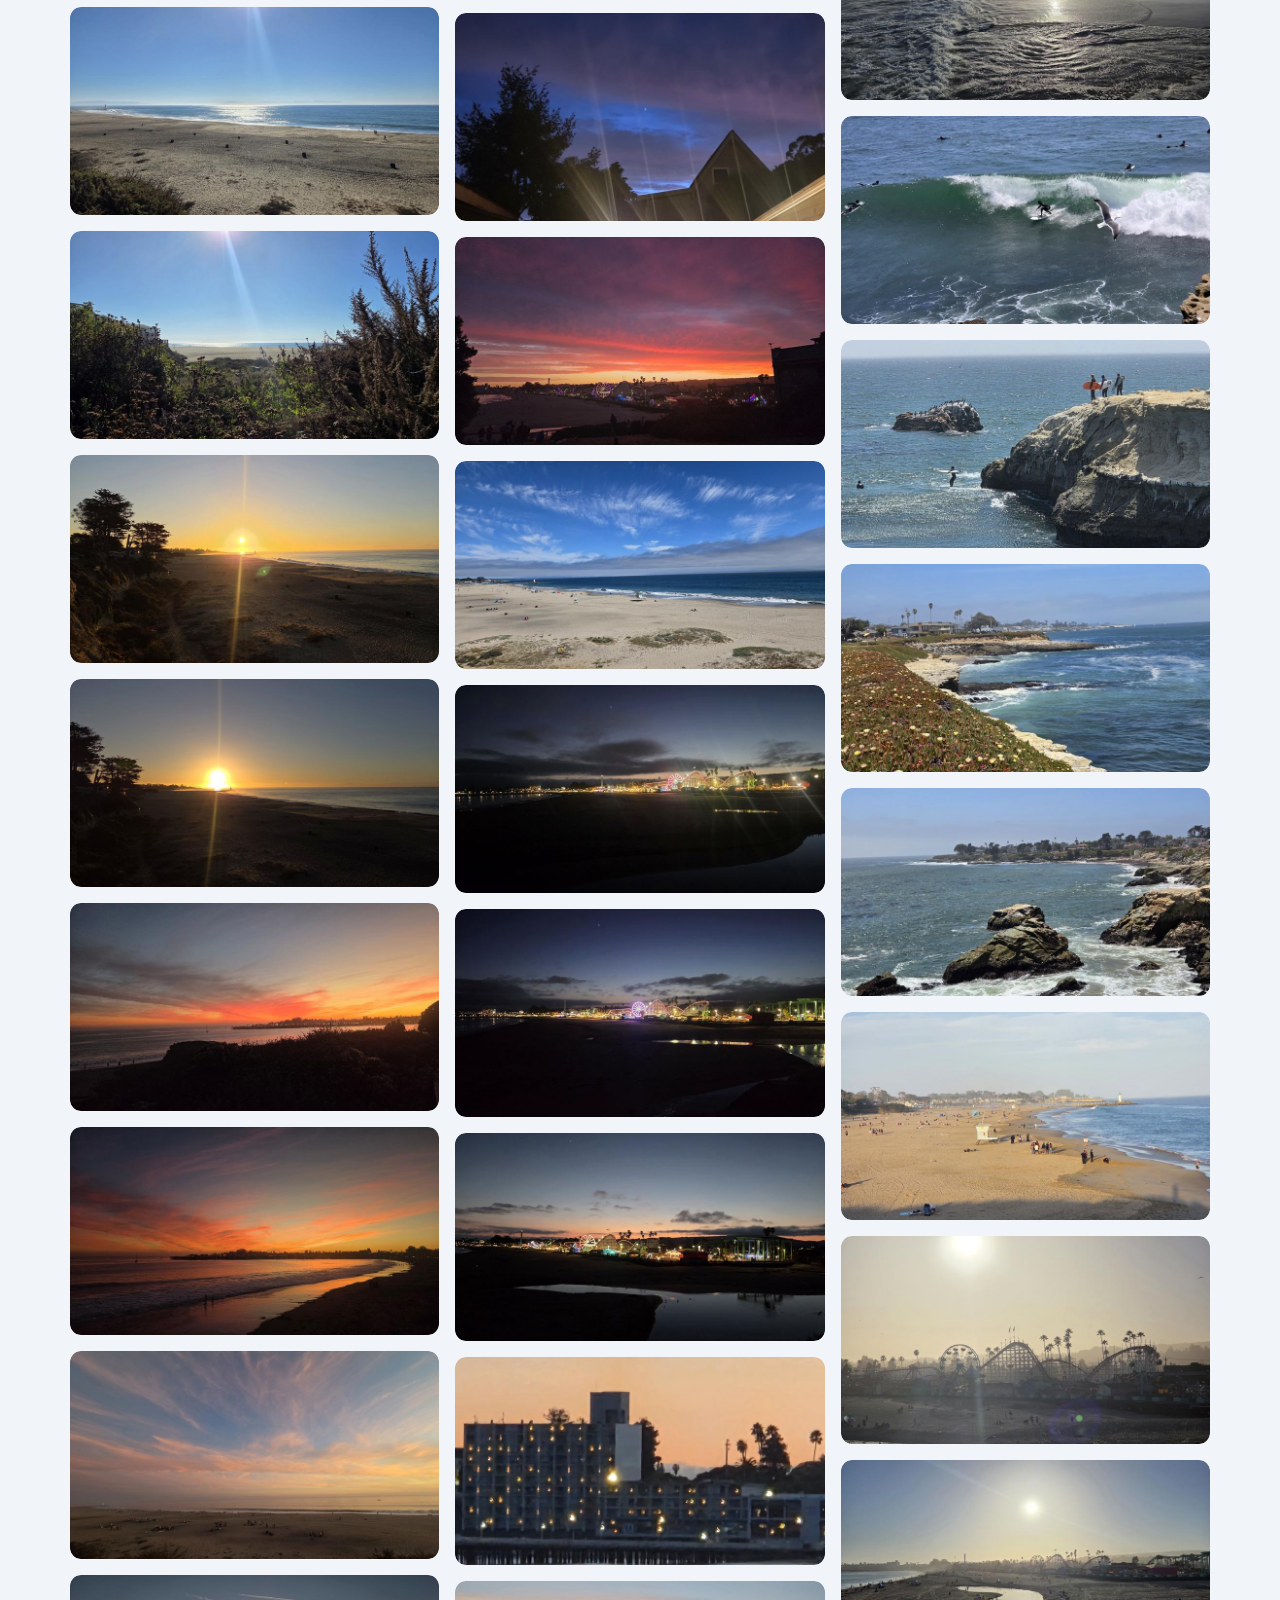
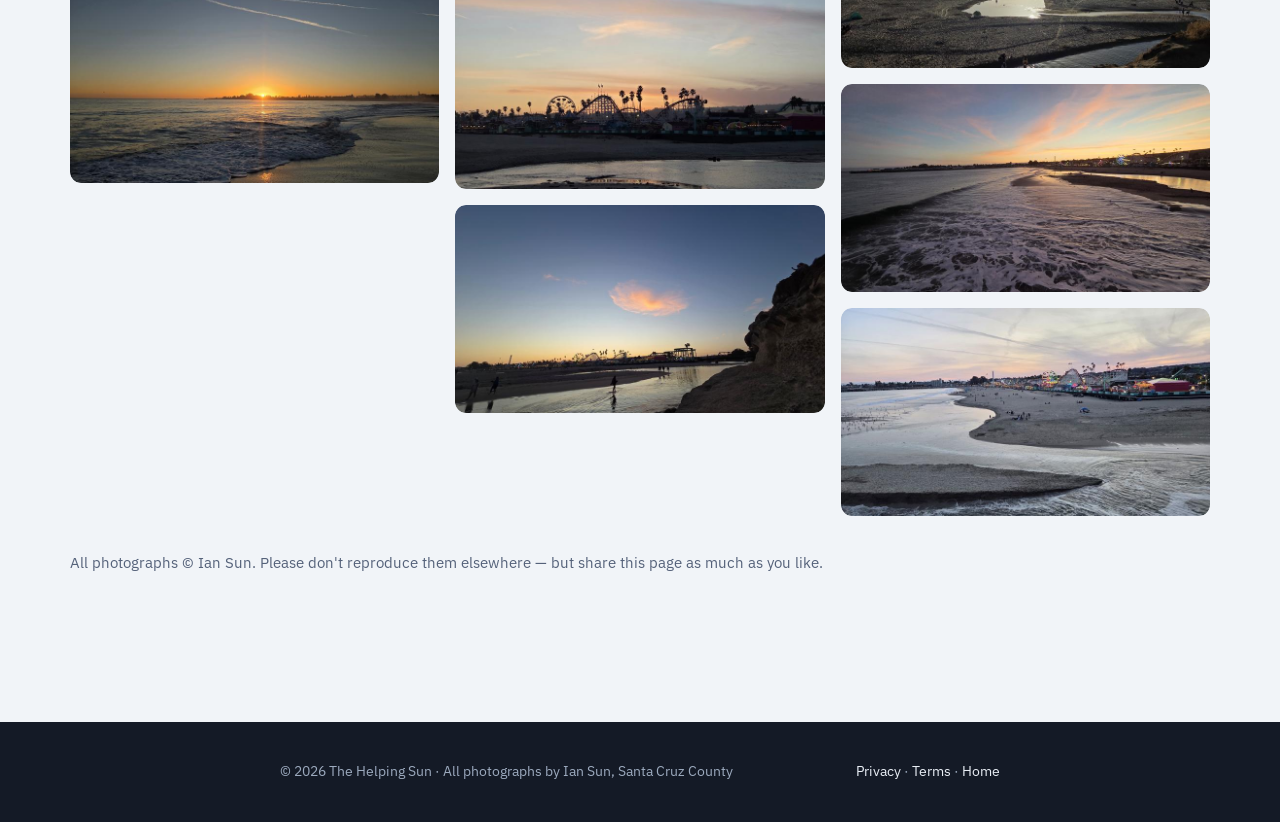
==== commit ef68aeb8: "Replace the homepage column with a slideshow, and drop every title The homepage stacked twelve photo" ====
--- a/site/prints.html
+++ b/site/prints.html
@@ -108,887 +108,740 @@
 <p style="color:var(--muted);max-width:62ch">Tap any photograph to see it larger. If you want something that isn't here, ask — there are several hundred more.</p>
 
 <div class="grid">
-      <figure class="shot" data-slug="20261104_064349" data-title="First Light" data-when="4 November 2026, 6:43 am" data-place="Walton Lighthouse, Santa Cruz">
+      <figure class="shot" data-slug="20261104_064349" data-title="4 November 2026, 6:43 am" data-when="4 November 2026, 6:43 am" data-place="Walton Lighthouse, Santa Cruz">
         <button type="button" class="shot-btn" aria-label="Enlarge photograph from 4 November 2026, 6:43 am">
-          <img src="gallery/20261104_064349-t.jpg" alt="First Light — Walton Lighthouse, Santa Cruz" loading="lazy" width="760" height="428">
-        </button>
-        <figcaption><span class="t">First Light</span><span class="w">4 November 2026, 6:43 am</span></figcaption>
-      </figure>
-      <figure class="shot" data-slug="20260712_204036" data-title="Crimson Rivermouth" data-when="12 July 2026, 8:40 pm" data-place="San Lorenzo Rivermouth">
+          <img src="gallery/20261104_064349-t.jpg" alt="4 November 2026, 6:43 am — Walton Lighthouse, Santa Cruz" loading="lazy" width="760" height="428">
+        </button>
+      </figure>
+      <figure class="shot" data-slug="20260712_204036" data-title="12 July 2026, 8:40 pm" data-when="12 July 2026, 8:40 pm" data-place="San Lorenzo Rivermouth">
         <button type="button" class="shot-btn" aria-label="Enlarge photograph from 12 July 2026, 8:40 pm">
-          <img src="gallery/20260712_204036-t.jpg" alt="Crimson Rivermouth — San Lorenzo Rivermouth" loading="lazy" width="760" height="428">
-        </button>
-        <figcaption><span class="t">Crimson Rivermouth</span><span class="w">12 July 2026, 8:40 pm</span></figcaption>
-      </figure>
-      <figure class="shot" data-slug="20261021_071526" data-title="The Morning It Caught Fire" data-when="21 October 2026, 7:15 am" data-place="Santa Cruz">
+          <img src="gallery/20260712_204036-t.jpg" alt="12 July 2026, 8:40 pm — San Lorenzo Rivermouth" loading="lazy" width="760" height="428">
+        </button>
+      </figure>
+      <figure class="shot" data-slug="20261021_071526" data-title="21 October 2026, 7:15 am" data-when="21 October 2026, 7:15 am" data-place="Santa Cruz">
         <button type="button" class="shot-btn" aria-label="Enlarge photograph from 21 October 2026, 7:15 am">
-          <img src="gallery/20261021_071526-t.jpg" alt="The Morning It Caught Fire — Santa Cruz" loading="lazy" width="760" height="428">
-        </button>
-        <figcaption><span class="t">The Morning It Caught Fire</span><span class="w">21 October 2026, 7:15 am</span></figcaption>
-      </figure>
-      <figure class="shot" data-slug="20260529_203449" data-title="The Wheel" data-when="29 May 2026, 8:34 pm" data-place="Beach Boardwalk, Santa Cruz">
+          <img src="gallery/20261021_071526-t.jpg" alt="21 October 2026, 7:15 am — Santa Cruz" loading="lazy" width="760" height="428">
+        </button>
+      </figure>
+      <figure class="shot" data-slug="20260529_203449" data-title="29 May 2026, 8:34 pm" data-when="29 May 2026, 8:34 pm" data-place="Beach Boardwalk, Santa Cruz">
         <button type="button" class="shot-btn" aria-label="Enlarge photograph from 29 May 2026, 8:34 pm">
-          <img src="gallery/20260529_203449-t.jpg" alt="The Wheel — Beach Boardwalk, Santa Cruz" loading="lazy" width="760" height="428">
-        </button>
-        <figcaption><span class="t">The Wheel</span><span class="w">29 May 2026, 8:34 pm</span></figcaption>
-      </figure>
-      <figure class="shot" data-slug="20251229_172403" data-title="December Wharf" data-when="29 December 2025, 5:24 pm" data-place="Santa Cruz">
+          <img src="gallery/20260529_203449-t.jpg" alt="29 May 2026, 8:34 pm — Beach Boardwalk, Santa Cruz" loading="lazy" width="760" height="428">
+        </button>
+      </figure>
+      <figure class="shot" data-slug="20251229_172403" data-title="29 December 2025, 5:24 pm" data-when="29 December 2025, 5:24 pm" data-place="Santa Cruz">
         <button type="button" class="shot-btn" aria-label="Enlarge photograph from 29 December 2025, 5:24 pm">
-          <img src="gallery/20251229_172403-t.jpg" alt="December Wharf — Santa Cruz" loading="lazy" width="760" height="428">
-        </button>
-        <figcaption><span class="t">December Wharf</span><span class="w">29 December 2025, 5:24 pm</span></figcaption>
-      </figure>
-      <figure class="shot" data-slug="20260524_195347" data-title="Behind the Giant Dipper" data-when="24 May 2026, 7:53 pm" data-place="Beach Boardwalk, Santa Cruz">
+          <img src="gallery/20251229_172403-t.jpg" alt="29 December 2025, 5:24 pm — Santa Cruz" loading="lazy" width="760" height="428">
+        </button>
+      </figure>
+      <figure class="shot" data-slug="20260524_195347" data-title="24 May 2026, 7:53 pm" data-when="24 May 2026, 7:53 pm" data-place="Beach Boardwalk, Santa Cruz">
         <button type="button" class="shot-btn" aria-label="Enlarge photograph from 24 May 2026, 7:53 pm">
-          <img src="gallery/20260524_195347-t.jpg" alt="Behind the Giant Dipper — Beach Boardwalk, Santa Cruz" loading="lazy" width="760" height="428">
-        </button>
-        <figcaption><span class="t">Behind the Giant Dipper</span><span class="w">24 May 2026, 7:53 pm</span></figcaption>
-      </figure>
-      <figure class="shot" data-slug="20251226_133752" data-title="Fly Agaric" data-when="26 December 2025, 1:37 pm" data-place="Santa Cruz County">
+          <img src="gallery/20260524_195347-t.jpg" alt="24 May 2026, 7:53 pm — Beach Boardwalk, Santa Cruz" loading="lazy" width="760" height="428">
+        </button>
+      </figure>
+      <figure class="shot" data-slug="20251226_133752" data-title="26 December 2025, 1:37 pm" data-when="26 December 2025, 1:37 pm" data-place="Santa Cruz County">
         <button type="button" class="shot-btn" aria-label="Enlarge photograph from 26 December 2025, 1:37 pm">
-          <img src="gallery/20251226_133752-t.jpg" alt="Fly Agaric — Santa Cruz County" loading="lazy" width="428" height="760">
-        </button>
-        <figcaption><span class="t">Fly Agaric</span><span class="w">26 December 2025, 1:37 pm</span></figcaption>
-      </figure>
-      <figure class="shot" data-slug="20260620_210208" data-title="First Star" data-when="20 June 2026, 9:02 pm" data-place="Main Beach, Santa Cruz">
+          <img src="gallery/20251226_133752-t.jpg" alt="26 December 2025, 1:37 pm — Santa Cruz County" loading="lazy" width="428" height="760">
+        </button>
+      </figure>
+      <figure class="shot" data-slug="20260620_210208" data-title="20 June 2026, 9:02 pm" data-when="20 June 2026, 9:02 pm" data-place="Main Beach, Santa Cruz">
         <button type="button" class="shot-btn" aria-label="Enlarge photograph from 20 June 2026, 9:02 pm">
-          <img src="gallery/20260620_210208-t.jpg" alt="First Star — Main Beach, Santa Cruz" loading="lazy" width="760" height="428">
-        </button>
-        <figcaption><span class="t">First Star</span><span class="w">20 June 2026, 9:02 pm</span></figcaption>
-      </figure>
-      <figure class="shot" data-slug="20260713_204007" data-title="The Night After" data-when="13 July 2026, 8:40 pm" data-place="San Lorenzo Rivermouth">
+          <img src="gallery/20260620_210208-t.jpg" alt="20 June 2026, 9:02 pm — Main Beach, Santa Cruz" loading="lazy" width="760" height="428">
+        </button>
+      </figure>
+      <figure class="shot" data-slug="20260713_204007" data-title="13 July 2026, 8:40 pm" data-when="13 July 2026, 8:40 pm" data-place="San Lorenzo Rivermouth">
         <button type="button" class="shot-btn" aria-label="Enlarge photograph from 13 July 2026, 8:40 pm">
-          <img src="gallery/20260713_204007-t.jpg" alt="The Night After — San Lorenzo Rivermouth" loading="lazy" width="760" height="428">
-        </button>
-        <figcaption><span class="t">The Night After</span><span class="w">13 July 2026, 8:40 pm</span></figcaption>
-      </figure>
-      <figure class="shot" data-slug="20251228_142219" data-title="The Green Bluff" data-when="28 December 2025, 2:22 pm" data-place="Santa Cruz">
+          <img src="gallery/20260713_204007-t.jpg" alt="13 July 2026, 8:40 pm — San Lorenzo Rivermouth" loading="lazy" width="760" height="428">
+        </button>
+      </figure>
+      <figure class="shot" data-slug="20251228_142219" data-title="28 December 2025, 2:22 pm" data-when="28 December 2025, 2:22 pm" data-place="Santa Cruz">
         <button type="button" class="shot-btn" aria-label="Enlarge photograph from 28 December 2025, 2:22 pm">
-          <img src="gallery/20251228_142219-t.jpg" alt="The Green Bluff — Santa Cruz" loading="lazy" width="760" height="428">
-        </button>
-        <figcaption><span class="t">The Green Bluff</span><span class="w">28 December 2025, 2:22 pm</span></figcaption>
-      </figure>
-      <figure class="shot" data-slug="20260919_192400" data-title="Ember Band" data-when="19 September 2026, 7:24 pm" data-place="Main Beach, Santa Cruz">
+          <img src="gallery/20251228_142219-t.jpg" alt="28 December 2025, 2:22 pm — Santa Cruz" loading="lazy" width="760" height="428">
+        </button>
+      </figure>
+      <figure class="shot" data-slug="20260919_192400" data-title="19 September 2026, 7:24 pm" data-when="19 September 2026, 7:24 pm" data-place="Main Beach, Santa Cruz">
         <button type="button" class="shot-btn" aria-label="Enlarge photograph from 19 September 2026, 7:24 pm">
-          <img src="gallery/20260919_192400-t.jpg" alt="Ember Band — Main Beach, Santa Cruz" loading="lazy" width="760" height="428">
-        </button>
-        <figcaption><span class="t">Ember Band</span><span class="w">19 September 2026, 7:24 pm</span></figcaption>
-      </figure>
-      <figure class="shot" data-slug="20260926_193109" data-title="After the Light Went" data-when="26 September 2026, 7:31 pm" data-place="Santa Cruz">
+          <img src="gallery/20260919_192400-t.jpg" alt="19 September 2026, 7:24 pm — Main Beach, Santa Cruz" loading="lazy" width="760" height="428">
+        </button>
+      </figure>
+      <figure class="shot" data-slug="20260926_193109" data-title="26 September 2026, 7:31 pm" data-when="26 September 2026, 7:31 pm" data-place="Santa Cruz">
         <button type="button" class="shot-btn" aria-label="Enlarge photograph from 26 September 2026, 7:31 pm">
-          <img src="gallery/20260926_193109-t.jpg" alt="After the Light Went — Santa Cruz" loading="lazy" width="760" height="428">
-        </button>
-        <figcaption><span class="t">After the Light Went</span><span class="w">26 September 2026, 7:31 pm</span></figcaption>
-      </figure>
-      <figure class="shot" data-slug="20261119_085425" data-title="November Rainbow" data-when="19 November 2026, 8:54 am" data-place="Santa Cruz">
+          <img src="gallery/20260926_193109-t.jpg" alt="26 September 2026, 7:31 pm — Santa Cruz" loading="lazy" width="760" height="428">
+        </button>
+      </figure>
+      <figure class="shot" data-slug="20261119_085425" data-title="19 November 2026, 8:54 am" data-when="19 November 2026, 8:54 am" data-place="Santa Cruz">
         <button type="button" class="shot-btn" aria-label="Enlarge photograph from 19 November 2026, 8:54 am">
-          <img src="gallery/20261119_085425-t.jpg" alt="November Rainbow — Santa Cruz" loading="lazy" width="760" height="428">
-        </button>
-        <figcaption><span class="t">November Rainbow</span><span class="w">19 November 2026, 8:54 am</span></figcaption>
-      </figure>
-      <figure class="shot" data-slug="20261117_165552" data-title="Across the Bay" data-when="17 November 2026, 4:55 pm" data-place="Santa Cruz">
+          <img src="gallery/20261119_085425-t.jpg" alt="19 November 2026, 8:54 am — Santa Cruz" loading="lazy" width="760" height="428">
+        </button>
+      </figure>
+      <figure class="shot" data-slug="20261117_165552" data-title="17 November 2026, 4:55 pm" data-when="17 November 2026, 4:55 pm" data-place="Santa Cruz">
         <button type="button" class="shot-btn" aria-label="Enlarge photograph from 17 November 2026, 4:55 pm">
-          <img src="gallery/20261117_165552-t.jpg" alt="Across the Bay — Santa Cruz" loading="lazy" width="760" height="428">
-        </button>
-        <figcaption><span class="t">Across the Bay</span><span class="w">17 November 2026, 4:55 pm</span></figcaption>
-      </figure>
-      <figure class="shot" data-slug="20261117_065329" data-title="Daybreak" data-when="17 November 2026, 6:53 am" data-place="Walton Lighthouse, Santa Cruz">
+          <img src="gallery/20261117_165552-t.jpg" alt="17 November 2026, 4:55 pm — Santa Cruz" loading="lazy" width="760" height="428">
+        </button>
+      </figure>
+      <figure class="shot" data-slug="20261117_065329" data-title="17 November 2026, 6:53 am" data-when="17 November 2026, 6:53 am" data-place="Walton Lighthouse, Santa Cruz">
         <button type="button" class="shot-btn" aria-label="Enlarge photograph from 17 November 2026, 6:53 am">
-          <img src="gallery/20261117_065329-t.jpg" alt="Daybreak — Walton Lighthouse, Santa Cruz" loading="lazy" width="760" height="428">
-        </button>
-        <figcaption><span class="t">Daybreak</span><span class="w">17 November 2026, 6:53 am</span></figcaption>
-      </figure>
-      <figure class="shot" data-slug="20261102_064330" data-title="Before Anyone Else" data-when="2 November 2026, 6:43 am" data-place="Main Beach, Santa Cruz">
+          <img src="gallery/20261117_065329-t.jpg" alt="17 November 2026, 6:53 am — Walton Lighthouse, Santa Cruz" loading="lazy" width="760" height="428">
+        </button>
+      </figure>
+      <figure class="shot" data-slug="20261102_064330" data-title="2 November 2026, 6:43 am" data-when="2 November 2026, 6:43 am" data-place="Main Beach, Santa Cruz">
         <button type="button" class="shot-btn" aria-label="Enlarge photograph from 2 November 2026, 6:43 am">
-          <img src="gallery/20261102_064330-t.jpg" alt="Before Anyone Else — Main Beach, Santa Cruz" loading="lazy" width="760" height="428">
-        </button>
-        <figcaption><span class="t">Before Anyone Else</span><span class="w">2 November 2026, 6:43 am</span></figcaption>
-      </figure>
-      <figure class="shot" data-slug="20261101_141550" data-title="Afternoon, Jetty" data-when="1 November 2026, 2:15 pm" data-place="Santa Cruz Harbour">
+          <img src="gallery/20261102_064330-t.jpg" alt="2 November 2026, 6:43 am — Main Beach, Santa Cruz" loading="lazy" width="760" height="428">
+        </button>
+      </figure>
+      <figure class="shot" data-slug="20261101_141550" data-title="1 November 2026, 2:15 pm" data-when="1 November 2026, 2:15 pm" data-place="Santa Cruz Harbour">
         <button type="button" class="shot-btn" aria-label="Enlarge photograph from 1 November 2026, 2:15 pm">
-          <img src="gallery/20261101_141550-t.jpg" alt="Afternoon, Jetty — Santa Cruz Harbour" loading="lazy" width="760" height="428">
-        </button>
-        <figcaption><span class="t">Afternoon, Jetty</span><span class="w">1 November 2026, 2:15 pm</span></figcaption>
-      </figure>
-      <figure class="shot" data-slug="20261025_161822" data-title="Sun Through" data-when="25 October 2026, 4:18 pm" data-place="Seabright Beach, Santa Cruz">
+          <img src="gallery/20261101_141550-t.jpg" alt="1 November 2026, 2:15 pm — Santa Cruz Harbour" loading="lazy" width="760" height="428">
+        </button>
+      </figure>
+      <figure class="shot" data-slug="20261025_161822" data-title="25 October 2026, 4:18 pm" data-when="25 October 2026, 4:18 pm" data-place="Seabright Beach, Santa Cruz">
         <button type="button" class="shot-btn" aria-label="Enlarge photograph from 25 October 2026, 4:18 pm">
-          <img src="gallery/20261025_161822-t.jpg" alt="Sun Through — Seabright Beach, Santa Cruz" loading="lazy" width="570" height="760">
-        </button>
-        <figcaption><span class="t">Sun Through</span><span class="w">25 October 2026, 4:18 pm</span></figcaption>
-      </figure>
-      <figure class="shot" data-slug="20261006_183721" data-title="Cliffside" data-when="6 October 2026, 6:37 pm" data-place="West Cliff, Santa Cruz">
+          <img src="gallery/20261025_161822-t.jpg" alt="25 October 2026, 4:18 pm — Seabright Beach, Santa Cruz" loading="lazy" width="570" height="760">
+        </button>
+      </figure>
+      <figure class="shot" data-slug="20261006_183721" data-title="6 October 2026, 6:37 pm" data-when="6 October 2026, 6:37 pm" data-place="West Cliff, Santa Cruz">
         <button type="button" class="shot-btn" aria-label="Enlarge photograph from 6 October 2026, 6:37 pm">
-          <img src="gallery/20261006_183721-t.jpg" alt="Cliffside — West Cliff, Santa Cruz" loading="lazy" width="428" height="760">
-        </button>
-        <figcaption><span class="t">Cliffside</span><span class="w">6 October 2026, 6:37 pm</span></figcaption>
-      </figure>
-      <figure class="shot" data-slug="20261005_064839" data-title="Mackerel Sky" data-when="5 October 2026, 6:48 am" data-place="West Cliff, Santa Cruz">
+          <img src="gallery/20261006_183721-t.jpg" alt="6 October 2026, 6:37 pm — West Cliff, Santa Cruz" loading="lazy" width="428" height="760">
+        </button>
+      </figure>
+      <figure class="shot" data-slug="20261005_064839" data-title="5 October 2026, 6:48 am" data-when="5 October 2026, 6:48 am" data-place="West Cliff, Santa Cruz">
         <button type="button" class="shot-btn" aria-label="Enlarge photograph from 5 October 2026, 6:48 am">
-          <img src="gallery/20261005_064839-t.jpg" alt="Mackerel Sky — West Cliff, Santa Cruz" loading="lazy" width="760" height="428">
-        </button>
-        <figcaption><span class="t">Mackerel Sky</span><span class="w">5 October 2026, 6:48 am</span></figcaption>
-      </figure>
-      <figure class="shot" data-slug="20260920_191704" data-title="The Last Light" data-when="20 September 2026, 7:17 pm" data-place="Santa Cruz County">
+          <img src="gallery/20261005_064839-t.jpg" alt="5 October 2026, 6:48 am — West Cliff, Santa Cruz" loading="lazy" width="760" height="428">
+        </button>
+      </figure>
+      <figure class="shot" data-slug="20260920_191704" data-title="20 September 2026, 7:17 pm" data-when="20 September 2026, 7:17 pm" data-place="Santa Cruz County">
         <button type="button" class="shot-btn" aria-label="Enlarge photograph from 20 September 2026, 7:17 pm">
-          <img src="gallery/20260920_191704-t.jpg" alt="The Last Light — Santa Cruz County" loading="lazy" width="760" height="428">
-        </button>
-        <figcaption><span class="t">The Last Light</span><span class="w">20 September 2026, 7:17 pm</span></figcaption>
-      </figure>
-      <figure class="shot" data-slug="20260722_200159" data-title="Into the Lagoon" data-when="22 July 2026, 8:01 pm" data-place="San Lorenzo Rivermouth">
+          <img src="gallery/20260920_191704-t.jpg" alt="20 September 2026, 7:17 pm — Santa Cruz County" loading="lazy" width="760" height="428">
+        </button>
+      </figure>
+      <figure class="shot" data-slug="20260722_200159" data-title="22 July 2026, 8:01 pm" data-when="22 July 2026, 8:01 pm" data-place="San Lorenzo Rivermouth">
         <button type="button" class="shot-btn" aria-label="Enlarge photograph from 22 July 2026, 8:01 pm">
-          <img src="gallery/20260722_200159-t.jpg" alt="Into the Lagoon — San Lorenzo Rivermouth" loading="lazy" width="760" height="428">
-        </button>
-        <figcaption><span class="t">Into the Lagoon</span><span class="w">22 July 2026, 8:01 pm</span></figcaption>
-      </figure>
-      <figure class="shot" data-slug="20260706_202420" data-title="The Tetrapods" data-when="6 July 2026, 8:24 pm" data-place="Santa Cruz Harbour">
+          <img src="gallery/20260722_200159-t.jpg" alt="22 July 2026, 8:01 pm — San Lorenzo Rivermouth" loading="lazy" width="760" height="428">
+        </button>
+      </figure>
+      <figure class="shot" data-slug="20260706_202420" data-title="6 July 2026, 8:24 pm" data-when="6 July 2026, 8:24 pm" data-place="Santa Cruz Harbour">
         <button type="button" class="shot-btn" aria-label="Enlarge photograph from 6 July 2026, 8:24 pm">
-          <img src="gallery/20260706_202420-t.jpg" alt="The Tetrapods — Santa Cruz Harbour" loading="lazy" width="760" height="428">
-        </button>
-        <figcaption><span class="t">The Tetrapods</span><span class="w">6 July 2026, 8:24 pm</span></figcaption>
-      </figure>
-      <figure class="shot" data-slug="20260705_211058" data-title="Late" data-when="5 July 2026, 9:10 pm" data-place="Main Beach, Santa Cruz">
+          <img src="gallery/20260706_202420-t.jpg" alt="6 July 2026, 8:24 pm — Santa Cruz Harbour" loading="lazy" width="760" height="428">
+        </button>
+      </figure>
+      <figure class="shot" data-slug="20260705_211058" data-title="5 July 2026, 9:10 pm" data-when="5 July 2026, 9:10 pm" data-place="Main Beach, Santa Cruz">
         <button type="button" class="shot-btn" aria-label="Enlarge photograph from 5 July 2026, 9:10 pm">
-          <img src="gallery/20260705_211058-t.jpg" alt="Late — Main Beach, Santa Cruz" loading="lazy" width="760" height="428">
-        </button>
-        <figcaption><span class="t">Late</span><span class="w">5 July 2026, 9:10 pm</span></figcaption>
-      </figure>
-      <figure class="shot" data-slug="20260628_203623" data-title="Lavender at the Reeds" data-when="28 June 2026, 8:36 pm" data-place="San Lorenzo Rivermouth">
+          <img src="gallery/20260705_211058-t.jpg" alt="5 July 2026, 9:10 pm — Main Beach, Santa Cruz" loading="lazy" width="760" height="428">
+        </button>
+      </figure>
+      <figure class="shot" data-slug="20260628_203623" data-title="28 June 2026, 8:36 pm" data-when="28 June 2026, 8:36 pm" data-place="San Lorenzo Rivermouth">
         <button type="button" class="shot-btn" aria-label="Enlarge photograph from 28 June 2026, 8:36 pm">
-          <img src="gallery/20260628_203623-t.jpg" alt="Lavender at the Reeds — San Lorenzo Rivermouth" loading="lazy" width="760" height="428">
-        </button>
-        <figcaption><span class="t">Lavender at the Reeds</span><span class="w">28 June 2026, 8:36 pm</span></figcaption>
-      </figure>
-      <figure class="shot" data-slug="20260621_141734" data-title="West Cliff, Midday" data-when="21 June 2026, 2:17 pm" data-place="West Cliff Drive, Santa Cruz">
+          <img src="gallery/20260628_203623-t.jpg" alt="28 June 2026, 8:36 pm — San Lorenzo Rivermouth" loading="lazy" width="760" height="428">
+        </button>
+      </figure>
+      <figure class="shot" data-slug="20260621_141734" data-title="21 June 2026, 2:17 pm" data-when="21 June 2026, 2:17 pm" data-place="West Cliff Drive, Santa Cruz">
         <button type="button" class="shot-btn" aria-label="Enlarge photograph from 21 June 2026, 2:17 pm">
-          <img src="gallery/20260621_141734-t.jpg" alt="West Cliff, Midday — West Cliff Drive, Santa Cruz" loading="lazy" width="760" height="428">
-        </button>
-        <figcaption><span class="t">West Cliff, Midday</span><span class="w">21 June 2026, 2:17 pm</span></figcaption>
-      </figure>
-      <figure class="shot" data-slug="20260620_204807" data-title="Gold on the Water" data-when="20 June 2026, 8:48 pm" data-place="San Lorenzo Rivermouth">
+          <img src="gallery/20260621_141734-t.jpg" alt="21 June 2026, 2:17 pm — West Cliff Drive, Santa Cruz" loading="lazy" width="760" height="428">
+        </button>
+      </figure>
+      <figure class="shot" data-slug="20260620_204807" data-title="20 June 2026, 8:48 pm" data-when="20 June 2026, 8:48 pm" data-place="San Lorenzo Rivermouth">
         <button type="button" class="shot-btn" aria-label="Enlarge photograph from 20 June 2026, 8:48 pm">
-          <img src="gallery/20260620_204807-t.jpg" alt="Gold on the Water — San Lorenzo Rivermouth" loading="lazy" width="760" height="428">
-        </button>
-        <figcaption><span class="t">Gold on the Water</span><span class="w">20 June 2026, 8:48 pm</span></figcaption>
-      </figure>
-      <figure class="shot" data-slug="20260620_204117" data-title="The Dunes" data-when="20 June 2026, 8:41 pm" data-place="Santa Cruz">
+          <img src="gallery/20260620_204807-t.jpg" alt="20 June 2026, 8:48 pm — San Lorenzo Rivermouth" loading="lazy" width="760" height="428">
+        </button>
+      </figure>
+      <figure class="shot" data-slug="20260620_204117" data-title="20 June 2026, 8:41 pm" data-when="20 June 2026, 8:41 pm" data-place="Santa Cruz">
         <button type="button" class="shot-btn" aria-label="Enlarge photograph from 20 June 2026, 8:41 pm">
-          <img src="gallery/20260620_204117-t.jpg" alt="The Dunes — Santa Cruz" loading="lazy" width="760" height="428">
-        </button>
-        <figcaption><span class="t">The Dunes</span><span class="w">20 June 2026, 8:41 pm</span></figcaption>
-      </figure>
-      <figure class="shot" data-slug="20260512_201845" data-title="Mauve" data-when="12 May 2026, 8:18 pm" data-place="Main Beach, Santa Cruz">
+          <img src="gallery/20260620_204117-t.jpg" alt="20 June 2026, 8:41 pm — Santa Cruz" loading="lazy" width="760" height="428">
+        </button>
+      </figure>
+      <figure class="shot" data-slug="20260512_201845" data-title="12 May 2026, 8:18 pm" data-when="12 May 2026, 8:18 pm" data-place="Main Beach, Santa Cruz">
         <button type="button" class="shot-btn" aria-label="Enlarge photograph from 12 May 2026, 8:18 pm">
-          <img src="gallery/20260512_201845-t.jpg" alt="Mauve — Main Beach, Santa Cruz" loading="lazy" width="760" height="428">
-        </button>
-        <figcaption><span class="t">Mauve</span><span class="w">12 May 2026, 8:18 pm</span></figcaption>
-      </figure>
-      <figure class="shot" data-slug="20260504_095320" data-title="The Redwoods" data-when="4 May 2026, 9:53 am" data-place="Santa Cruz County">
+          <img src="gallery/20260512_201845-t.jpg" alt="12 May 2026, 8:18 pm — Main Beach, Santa Cruz" loading="lazy" width="760" height="428">
+        </button>
+      </figure>
+      <figure class="shot" data-slug="20260504_095320" data-title="4 May 2026, 9:53 am" data-when="4 May 2026, 9:53 am" data-place="Santa Cruz County">
         <button type="button" class="shot-btn" aria-label="Enlarge photograph from 4 May 2026, 9:53 am">
-          <img src="gallery/20260504_095320-t.jpg" alt="The Redwoods — Santa Cruz County" loading="lazy" width="760" height="428">
-        </button>
-        <figcaption><span class="t">The Redwoods</span><span class="w">4 May 2026, 9:53 am</span></figcaption>
-      </figure>
-      <figure class="shot" data-slug="20251225_115121" data-title="Full Speed" data-when="25 December 2025, 11:51 am" data-place="Santa Cruz">
+          <img src="gallery/20260504_095320-t.jpg" alt="4 May 2026, 9:53 am — Santa Cruz County" loading="lazy" width="760" height="428">
+        </button>
+      </figure>
+      <figure class="shot" data-slug="20251225_115121" data-title="25 December 2025, 11:51 am" data-when="25 December 2025, 11:51 am" data-place="Santa Cruz">
         <button type="button" class="shot-btn" aria-label="Enlarge photograph from 25 December 2025, 11:51 am">
-          <img src="gallery/20251225_115121-t.jpg" alt="Full Speed — Santa Cruz" loading="lazy" width="760" height="428">
-        </button>
-        <figcaption><span class="t">Full Speed</span><span class="w">25 December 2025, 11:51 am</span></figcaption>
-      </figure>
-      <figure class="shot" data-slug="20251225_114326" data-title="Christmas Surf" data-when="25 December 2025, 11:43 am" data-place="Santa Cruz">
+          <img src="gallery/20251225_115121-t.jpg" alt="25 December 2025, 11:51 am — Santa Cruz" loading="lazy" width="760" height="428">
+        </button>
+      </figure>
+      <figure class="shot" data-slug="20251225_114326" data-title="25 December 2025, 11:43 am" data-when="25 December 2025, 11:43 am" data-place="Santa Cruz">
         <button type="button" class="shot-btn" aria-label="Enlarge photograph from 25 December 2025, 11:43 am">
-          <img src="gallery/20251225_114326-t.jpg" alt="Christmas Surf — Santa Cruz" loading="lazy" width="760" height="428">
-        </button>
-        <figcaption><span class="t">Christmas Surf</span><span class="w">25 December 2025, 11:43 am</span></figcaption>
+          <img src="gallery/20251225_114326-t.jpg" alt="25 December 2025, 11:43 am — Santa Cruz" loading="lazy" width="760" height="428">
+        </button>
       </figure>
       <figure class="shot" data-slug="s7jllp" data-title="7 December 2025, 5:11 pm" data-when="7 December 2025, 5:11 pm" data-place="Santa Cruz County">
         <button type="button" class="shot-btn" aria-label="Enlarge photograph from 7 December 2025, 5:11 pm">
           <img src="gallery/s7jllp-t.jpg" alt="7 December 2025, 5:11 pm — Santa Cruz County" loading="lazy" width="760" height="253">
         </button>
-        <figcaption><span class="t">7 December 2025, 5:11 pm</span><span class="w">Santa Cruz County</span></figcaption>
       </figure>
       <figure class="shot" data-slug="4x2up0" data-title="1 February 2026, 5:25 pm" data-when="1 February 2026, 5:25 pm" data-place="Santa Cruz County">
         <button type="button" class="shot-btn" aria-label="Enlarge photograph from 1 February 2026, 5:25 pm">
           <img src="gallery/4x2up0-t.jpg" alt="1 February 2026, 5:25 pm — Santa Cruz County" loading="lazy" width="760" height="253">
         </button>
-        <figcaption><span class="t">1 February 2026, 5:25 pm</span><span class="w">Santa Cruz County</span></figcaption>
       </figure>
       <figure class="shot" data-slug="20261116_171831" data-title="16 November 2026, 5:18 pm" data-when="16 November 2026, 5:18 pm" data-place="Santa Cruz County">
         <button type="button" class="shot-btn" aria-label="Enlarge photograph from 16 November 2026, 5:18 pm">
           <img src="gallery/20261116_171831-t.jpg" alt="16 November 2026, 5:18 pm — Santa Cruz County" loading="lazy" width="760" height="428">
         </button>
-        <figcaption><span class="t">16 November 2026, 5:18 pm</span><span class="w">Santa Cruz County</span></figcaption>
       </figure>
       <figure class="shot" data-slug="20261116_170017" data-title="16 November 2026, 5:00 pm" data-when="16 November 2026, 5:00 pm" data-place="Santa Cruz County">
         <button type="button" class="shot-btn" aria-label="Enlarge photograph from 16 November 2026, 5:00 pm">
           <img src="gallery/20261116_170017-t.jpg" alt="16 November 2026, 5:00 pm — Santa Cruz County" loading="lazy" width="760" height="428">
         </button>
-        <figcaption><span class="t">16 November 2026, 5:00 pm</span><span class="w">Santa Cruz County</span></figcaption>
       </figure>
       <figure class="shot" data-slug="20261111_172617" data-title="11 November 2026, 5:26 pm" data-when="11 November 2026, 5:26 pm" data-place="Santa Cruz County">
         <button type="button" class="shot-btn" aria-label="Enlarge photograph from 11 November 2026, 5:26 pm">
           <img src="gallery/20261111_172617-t.jpg" alt="11 November 2026, 5:26 pm — Santa Cruz County" loading="lazy" width="760" height="428">
         </button>
-        <figcaption><span class="t">11 November 2026, 5:26 pm</span><span class="w">Santa Cruz County</span></figcaption>
       </figure>
       <figure class="shot" data-slug="20261111_172259" data-title="11 November 2026, 5:22 pm" data-when="11 November 2026, 5:22 pm" data-place="Santa Cruz County">
         <button type="button" class="shot-btn" aria-label="Enlarge photograph from 11 November 2026, 5:22 pm">
           <img src="gallery/20261111_172259-t.jpg" alt="11 November 2026, 5:22 pm — Santa Cruz County" loading="lazy" width="760" height="428">
         </button>
-        <figcaption><span class="t">11 November 2026, 5:22 pm</span><span class="w">Santa Cruz County</span></figcaption>
       </figure>
       <figure class="shot" data-slug="20261111_101851" data-title="11 November 2026, 10:18 am" data-when="11 November 2026, 10:18 am" data-place="Santa Cruz County">
         <button type="button" class="shot-btn" aria-label="Enlarge photograph from 11 November 2026, 10:18 am">
           <img src="gallery/20261111_101851-t.jpg" alt="11 November 2026, 10:18 am — Santa Cruz County" loading="lazy" width="428" height="760">
         </button>
-        <figcaption><span class="t">11 November 2026, 10:18 am</span><span class="w">Santa Cruz County</span></figcaption>
       </figure>
       <figure class="shot" data-slug="20261111_101802" data-title="11 November 2026, 10:18 am" data-when="11 November 2026, 10:18 am" data-place="Santa Cruz County">
         <button type="button" class="shot-btn" aria-label="Enlarge photograph from 11 November 2026, 10:18 am">
           <img src="gallery/20261111_101802-t.jpg" alt="11 November 2026, 10:18 am — Santa Cruz County" loading="lazy" width="760" height="428">
         </button>
-        <figcaption><span class="t">11 November 2026, 10:18 am</span><span class="w">Santa Cruz County</span></figcaption>
       </figure>
       <figure class="shot" data-slug="20261111_095244" data-title="11 November 2026, 9:52 am" data-when="11 November 2026, 9:52 am" data-place="Santa Cruz County">
         <button type="button" class="shot-btn" aria-label="Enlarge photograph from 11 November 2026, 9:52 am">
           <img src="gallery/20261111_095244-t.jpg" alt="11 November 2026, 9:52 am — Santa Cruz County" loading="lazy" width="760" height="428">
         </button>
-        <figcaption><span class="t">11 November 2026, 9:52 am</span><span class="w">Santa Cruz County</span></figcaption>
       </figure>
       <figure class="shot" data-slug="20261111_094826" data-title="11 November 2026, 9:48 am" data-when="11 November 2026, 9:48 am" data-place="Santa Cruz County">
         <button type="button" class="shot-btn" aria-label="Enlarge photograph from 11 November 2026, 9:48 am">
           <img src="gallery/20261111_094826-t.jpg" alt="11 November 2026, 9:48 am — Santa Cruz County" loading="lazy" width="760" height="428">
         </button>
-        <figcaption><span class="t">11 November 2026, 9:48 am</span><span class="w">Santa Cruz County</span></figcaption>
       </figure>
       <figure class="shot" data-slug="20261110_065853" data-title="10 November 2026, 6:58 am" data-when="10 November 2026, 6:58 am" data-place="Santa Cruz County">
         <button type="button" class="shot-btn" aria-label="Enlarge photograph from 10 November 2026, 6:58 am">
           <img src="gallery/20261110_065853-t.jpg" alt="10 November 2026, 6:58 am — Santa Cruz County" loading="lazy" width="760" height="428">
         </button>
-        <figcaption><span class="t">10 November 2026, 6:58 am</span><span class="w">Santa Cruz County</span></figcaption>
       </figure>
       <figure class="shot" data-slug="20261110_065828" data-title="10 November 2026, 6:58 am" data-when="10 November 2026, 6:58 am" data-place="Santa Cruz County">
         <button type="button" class="shot-btn" aria-label="Enlarge photograph from 10 November 2026, 6:58 am">
           <img src="gallery/20261110_065828-t.jpg" alt="10 November 2026, 6:58 am — Santa Cruz County" loading="lazy" width="760" height="428">
         </button>
-        <figcaption><span class="t">10 November 2026, 6:58 am</span><span class="w">Santa Cruz County</span></figcaption>
       </figure>
       <figure class="shot" data-slug="20261107_172540" data-title="7 November 2026, 5:25 pm" data-when="7 November 2026, 5:25 pm" data-place="Santa Cruz County">
         <button type="button" class="shot-btn" aria-label="Enlarge photograph from 7 November 2026, 5:25 pm">
           <img src="gallery/20261107_172540-t.jpg" alt="7 November 2026, 5:25 pm — Santa Cruz County" loading="lazy" width="760" height="428">
         </button>
-        <figcaption><span class="t">7 November 2026, 5:25 pm</span><span class="w">Santa Cruz County</span></figcaption>
       </figure>
       <figure class="shot" data-slug="20261107_172107" data-title="7 November 2026, 5:21 pm" data-when="7 November 2026, 5:21 pm" data-place="Santa Cruz County">
         <button type="button" class="shot-btn" aria-label="Enlarge photograph from 7 November 2026, 5:21 pm">
           <img src="gallery/20261107_172107-t.jpg" alt="7 November 2026, 5:21 pm — Santa Cruz County" loading="lazy" width="760" height="428">
         </button>
-        <figcaption><span class="t">7 November 2026, 5:21 pm</span><span class="w">Santa Cruz County</span></figcaption>
       </figure>
       <figure class="shot" data-slug="20261107_171319" data-title="7 November 2026, 5:13 pm" data-when="7 November 2026, 5:13 pm" data-place="Santa Cruz County">
         <button type="button" class="shot-btn" aria-label="Enlarge photograph from 7 November 2026, 5:13 pm">
           <img src="gallery/20261107_171319-t.jpg" alt="7 November 2026, 5:13 pm — Santa Cruz County" loading="lazy" width="760" height="428">
         </button>
-        <figcaption><span class="t">7 November 2026, 5:13 pm</span><span class="w">Santa Cruz County</span></figcaption>
       </figure>
       <figure class="shot" data-slug="20261106_165834" data-title="6 November 2026, 4:58 pm" data-when="6 November 2026, 4:58 pm" data-place="Santa Cruz County">
         <button type="button" class="shot-btn" aria-label="Enlarge photograph from 6 November 2026, 4:58 pm">
           <img src="gallery/20261106_165834-t.jpg" alt="6 November 2026, 4:58 pm — Santa Cruz County" loading="lazy" width="760" height="428">
         </button>
-        <figcaption><span class="t">6 November 2026, 4:58 pm</span><span class="w">Santa Cruz County</span></figcaption>
       </figure>
       <figure class="shot" data-slug="20261106_165348" data-title="6 November 2026, 4:53 pm" data-when="6 November 2026, 4:53 pm" data-place="Santa Cruz County">
         <button type="button" class="shot-btn" aria-label="Enlarge photograph from 6 November 2026, 4:53 pm">
           <img src="gallery/20261106_165348-t.jpg" alt="6 November 2026, 4:53 pm — Santa Cruz County" loading="lazy" width="570" height="760">
         </button>
-        <figcaption><span class="t">6 November 2026, 4:53 pm</span><span class="w">Santa Cruz County</span></figcaption>
       </figure>
       <figure class="shot" data-slug="20261106_163911" data-title="6 November 2026, 4:39 pm" data-when="6 November 2026, 4:39 pm" data-place="Santa Cruz County">
         <button type="button" class="shot-btn" aria-label="Enlarge photograph from 6 November 2026, 4:39 pm">
           <img src="gallery/20261106_163911-t.jpg" alt="6 November 2026, 4:39 pm — Santa Cruz County" loading="lazy" width="570" height="760">
         </button>
-        <figcaption><span class="t">6 November 2026, 4:39 pm</span><span class="w">Santa Cruz County</span></figcaption>
       </figure>
       <figure class="shot" data-slug="20261106_061825" data-title="6 November 2026, 6:18 am" data-when="6 November 2026, 6:18 am" data-place="Santa Cruz County">
         <button type="button" class="shot-btn" aria-label="Enlarge photograph from 6 November 2026, 6:18 am">
           <img src="gallery/20261106_061825-t.jpg" alt="6 November 2026, 6:18 am — Santa Cruz County" loading="lazy" width="760" height="428">
         </button>
-        <figcaption><span class="t">6 November 2026, 6:18 am</span><span class="w">Santa Cruz County</span></figcaption>
       </figure>
       <figure class="shot" data-slug="20261106_061817" data-title="6 November 2026, 6:18 am" data-when="6 November 2026, 6:18 am" data-place="Santa Cruz County">
         <button type="button" class="shot-btn" aria-label="Enlarge photograph from 6 November 2026, 6:18 am">
           <img src="gallery/20261106_061817-t.jpg" alt="6 November 2026, 6:18 am — Santa Cruz County" loading="lazy" width="760" height="428">
         </button>
-        <figcaption><span class="t">6 November 2026, 6:18 am</span><span class="w">Santa Cruz County</span></figcaption>
       </figure>
       <figure class="shot" data-slug="20261106_060844" data-title="6 November 2026, 6:08 am" data-when="6 November 2026, 6:08 am" data-place="Santa Cruz County">
         <button type="button" class="shot-btn" aria-label="Enlarge photograph from 6 November 2026, 6:08 am">
           <img src="gallery/20261106_060844-t.jpg" alt="6 November 2026, 6:08 am — Santa Cruz County" loading="lazy" width="428" height="760">
         </button>
-        <figcaption><span class="t">6 November 2026, 6:08 am</span><span class="w">Santa Cruz County</span></figcaption>
       </figure>
       <figure class="shot" data-slug="20261105_172516" data-title="5 November 2026, 5:25 pm" data-when="5 November 2026, 5:25 pm" data-place="Santa Cruz County">
         <button type="button" class="shot-btn" aria-label="Enlarge photograph from 5 November 2026, 5:25 pm">
           <img src="gallery/20261105_172516-t.jpg" alt="5 November 2026, 5:25 pm — Santa Cruz County" loading="lazy" width="760" height="428">
         </button>
-        <figcaption><span class="t">5 November 2026, 5:25 pm</span><span class="w">Santa Cruz County</span></figcaption>
       </figure>
       <figure class="shot" data-slug="20261105_172505" data-title="5 November 2026, 5:25 pm" data-when="5 November 2026, 5:25 pm" data-place="Santa Cruz County">
         <button type="button" class="shot-btn" aria-label="Enlarge photograph from 5 November 2026, 5:25 pm">
           <img src="gallery/20261105_172505-t.jpg" alt="5 November 2026, 5:25 pm — Santa Cruz County" loading="lazy" width="428" height="760">
         </button>
-        <figcaption><span class="t">5 November 2026, 5:25 pm</span><span class="w">Santa Cruz County</span></figcaption>
       </figure>
       <figure class="shot" data-slug="20261105_172000" data-title="5 November 2026, 5:20 pm" data-when="5 November 2026, 5:20 pm" data-place="Santa Cruz County">
         <button type="button" class="shot-btn" aria-label="Enlarge photograph from 5 November 2026, 5:20 pm">
           <img src="gallery/20261105_172000-t.jpg" alt="5 November 2026, 5:20 pm — Santa Cruz County" loading="lazy" width="760" height="428">
         </button>
-        <figcaption><span class="t">5 November 2026, 5:20 pm</span><span class="w">Santa Cruz County</span></figcaption>
       </figure>
       <figure class="shot" data-slug="20261105_171726" data-title="5 November 2026, 5:17 pm" data-when="5 November 2026, 5:17 pm" data-place="Santa Cruz County">
         <button type="button" class="shot-btn" aria-label="Enlarge photograph from 5 November 2026, 5:17 pm">
           <img src="gallery/20261105_171726-t.jpg" alt="5 November 2026, 5:17 pm — Santa Cruz County" loading="lazy" width="760" height="428">
         </button>
-        <figcaption><span class="t">5 November 2026, 5:17 pm</span><span class="w">Santa Cruz County</span></figcaption>
       </figure>
       <figure class="shot" data-slug="20261105_170710" data-title="5 November 2026, 5:07 pm" data-when="5 November 2026, 5:07 pm" data-place="Santa Cruz County">
         <button type="button" class="shot-btn" aria-label="Enlarge photograph from 5 November 2026, 5:07 pm">
           <img src="gallery/20261105_170710-t.jpg" alt="5 November 2026, 5:07 pm — Santa Cruz County" loading="lazy" width="760" height="428">
         </button>
-        <figcaption><span class="t">5 November 2026, 5:07 pm</span><span class="w">Santa Cruz County</span></figcaption>
       </figure>
       <figure class="shot" data-slug="20261105_170119" data-title="5 November 2026, 5:01 pm" data-when="5 November 2026, 5:01 pm" data-place="Santa Cruz County">
         <button type="button" class="shot-btn" aria-label="Enlarge photograph from 5 November 2026, 5:01 pm">
           <img src="gallery/20261105_170119-t.jpg" alt="5 November 2026, 5:01 pm — Santa Cruz County" loading="lazy" width="760" height="428">
         </button>
-        <figcaption><span class="t">5 November 2026, 5:01 pm</span><span class="w">Santa Cruz County</span></figcaption>
       </figure>
       <figure class="shot" data-slug="20261105_165350" data-title="5 November 2026, 4:53 pm" data-when="5 November 2026, 4:53 pm" data-place="Santa Cruz County">
         <button type="button" class="shot-btn" aria-label="Enlarge photograph from 5 November 2026, 4:53 pm">
           <img src="gallery/20261105_165350-t.jpg" alt="5 November 2026, 4:53 pm — Santa Cruz County" loading="lazy" width="760" height="428">
         </button>
-        <figcaption><span class="t">5 November 2026, 4:53 pm</span><span class="w">Santa Cruz County</span></figcaption>
       </figure>
       <figure class="shot" data-slug="20261105_165331" data-title="5 November 2026, 4:53 pm" data-when="5 November 2026, 4:53 pm" data-place="Santa Cruz County">
         <button type="button" class="shot-btn" aria-label="Enlarge photograph from 5 November 2026, 4:53 pm">
           <img src="gallery/20261105_165331-t.jpg" alt="5 November 2026, 4:53 pm — Santa Cruz County" loading="lazy" width="760" height="428">
         </button>
-        <figcaption><span class="t">5 November 2026, 4:53 pm</span><span class="w">Santa Cruz County</span></figcaption>
       </figure>
       <figure class="shot" data-slug="20261105_165010" data-title="5 November 2026, 4:50 pm" data-when="5 November 2026, 4:50 pm" data-place="Santa Cruz County">
         <button type="button" class="shot-btn" aria-label="Enlarge photograph from 5 November 2026, 4:50 pm">
           <img src="gallery/20261105_165010-t.jpg" alt="5 November 2026, 4:50 pm — Santa Cruz County" loading="lazy" width="760" height="428">
         </button>
-        <figcaption><span class="t">5 November 2026, 4:50 pm</span><span class="w">Santa Cruz County</span></figcaption>
       </figure>
       <figure class="shot" data-slug="20261105_164456" data-title="5 November 2026, 4:44 pm" data-when="5 November 2026, 4:44 pm" data-place="Santa Cruz County">
         <button type="button" class="shot-btn" aria-label="Enlarge photograph from 5 November 2026, 4:44 pm">
           <img src="gallery/20261105_164456-t.jpg" alt="5 November 2026, 4:44 pm — Santa Cruz County" loading="lazy" width="760" height="428">
         </button>
-        <figcaption><span class="t">5 November 2026, 4:44 pm</span><span class="w">Santa Cruz County</span></figcaption>
       </figure>
       <figure class="shot" data-slug="20261105_164132" data-title="5 November 2026, 4:41 pm" data-when="5 November 2026, 4:41 pm" data-place="Santa Cruz County">
         <button type="button" class="shot-btn" aria-label="Enlarge photograph from 5 November 2026, 4:41 pm">
           <img src="gallery/20261105_164132-t.jpg" alt="5 November 2026, 4:41 pm — Santa Cruz County" loading="lazy" width="760" height="428">
         </button>
-        <figcaption><span class="t">5 November 2026, 4:41 pm</span><span class="w">Santa Cruz County</span></figcaption>
       </figure>
       <figure class="shot" data-slug="20261105_163253" data-title="5 November 2026, 4:32 pm" data-when="5 November 2026, 4:32 pm" data-place="Santa Cruz County">
         <button type="button" class="shot-btn" aria-label="Enlarge photograph from 5 November 2026, 4:32 pm">
           <img src="gallery/20261105_163253-t.jpg" alt="5 November 2026, 4:32 pm — Santa Cruz County" loading="lazy" width="760" height="428">
         </button>
-        <figcaption><span class="t">5 November 2026, 4:32 pm</span><span class="w">Santa Cruz County</span></figcaption>
       </figure>
       <figure class="shot" data-slug="20261105_163040" data-title="5 November 2026, 4:30 pm" data-when="5 November 2026, 4:30 pm" data-place="Santa Cruz County">
         <button type="button" class="shot-btn" aria-label="Enlarge photograph from 5 November 2026, 4:30 pm">
           <img src="gallery/20261105_163040-t.jpg" alt="5 November 2026, 4:30 pm — Santa Cruz County" loading="lazy" width="760" height="428">
         </button>
-        <figcaption><span class="t">5 November 2026, 4:30 pm</span><span class="w">Santa Cruz County</span></figcaption>
       </figure>
       <figure class="shot" data-slug="20261105_162048" data-title="5 November 2026, 4:20 pm" data-when="5 November 2026, 4:20 pm" data-place="Santa Cruz County">
         <button type="button" class="shot-btn" aria-label="Enlarge photograph from 5 November 2026, 4:20 pm">
           <img src="gallery/20261105_162048-t.jpg" alt="5 November 2026, 4:20 pm — Santa Cruz County" loading="lazy" width="760" height="428">
         </button>
-        <figcaption><span class="t">5 November 2026, 4:20 pm</span><span class="w">Santa Cruz County</span></figcaption>
       </figure>
       <figure class="shot" data-slug="20261103_064355" data-title="3 November 2026, 6:43 am" data-when="3 November 2026, 6:43 am" data-place="Santa Cruz County">
         <button type="button" class="shot-btn" aria-label="Enlarge photograph from 3 November 2026, 6:43 am">
           <img src="gallery/20261103_064355-t.jpg" alt="3 November 2026, 6:43 am — Santa Cruz County" loading="lazy" width="760" height="428">
         </button>
-        <figcaption><span class="t">3 November 2026, 6:43 am</span><span class="w">Santa Cruz County</span></figcaption>
       </figure>
       <figure class="shot" data-slug="20261101_094731" data-title="1 November 2026, 9:47 am" data-when="1 November 2026, 9:47 am" data-place="Santa Cruz County">
         <button type="button" class="shot-btn" aria-label="Enlarge photograph from 1 November 2026, 9:47 am">
           <img src="gallery/20261101_094731-t.jpg" alt="1 November 2026, 9:47 am — Santa Cruz County" loading="lazy" width="760" height="428">
         </button>
-        <figcaption><span class="t">1 November 2026, 9:47 am</span><span class="w">Santa Cruz County</span></figcaption>
       </figure>
       <figure class="shot" data-slug="20261031_165235" data-title="31 October 2026, 4:52 pm" data-when="31 October 2026, 4:52 pm" data-place="Santa Cruz County">
         <button type="button" class="shot-btn" aria-label="Enlarge photograph from 31 October 2026, 4:52 pm">
           <img src="gallery/20261031_165235-t.jpg" alt="31 October 2026, 4:52 pm — Santa Cruz County" loading="lazy" width="760" height="428">
         </button>
-        <figcaption><span class="t">31 October 2026, 4:52 pm</span><span class="w">Santa Cruz County</span></figcaption>
       </figure>
       <figure class="shot" data-slug="20261024_151324" data-title="24 October 2026, 3:13 pm" data-when="24 October 2026, 3:13 pm" data-place="Santa Cruz County">
         <button type="button" class="shot-btn" aria-label="Enlarge photograph from 24 October 2026, 3:13 pm">
           <img src="gallery/20261024_151324-t.jpg" alt="24 October 2026, 3:13 pm — Santa Cruz County" loading="lazy" width="760" height="428">
         </button>
-        <figcaption><span class="t">24 October 2026, 3:13 pm</span><span class="w">Santa Cruz County</span></figcaption>
       </figure>
       <figure class="shot" data-slug="20261024_150456" data-title="24 October 2026, 3:04 pm" data-when="24 October 2026, 3:04 pm" data-place="Santa Cruz County">
         <button type="button" class="shot-btn" aria-label="Enlarge photograph from 24 October 2026, 3:04 pm">
           <img src="gallery/20261024_150456-t.jpg" alt="24 October 2026, 3:04 pm — Santa Cruz County" loading="lazy" width="760" height="428">
         </button>
-        <figcaption><span class="t">24 October 2026, 3:04 pm</span><span class="w">Santa Cruz County</span></figcaption>
       </figure>
       <figure class="shot" data-slug="20261024_145350" data-title="24 October 2026, 2:53 pm" data-when="24 October 2026, 2:53 pm" data-place="Santa Cruz County">
         <button type="button" class="shot-btn" aria-label="Enlarge photograph from 24 October 2026, 2:53 pm">
           <img src="gallery/20261024_145350-t.jpg" alt="24 October 2026, 2:53 pm — Santa Cruz County" loading="lazy" width="760" height="428">
         </button>
-        <figcaption><span class="t">24 October 2026, 2:53 pm</span><span class="w">Santa Cruz County</span></figcaption>
       </figure>
       <figure class="shot" data-slug="20261017_143450" data-title="17 October 2026, 2:34 pm" data-when="17 October 2026, 2:34 pm" data-place="Santa Cruz County">
         <button type="button" class="shot-btn" aria-label="Enlarge photograph from 17 October 2026, 2:34 pm">
           <img src="gallery/20261017_143450-t.jpg" alt="17 October 2026, 2:34 pm — Santa Cruz County" loading="lazy" width="760" height="428">
         </button>
-        <figcaption><span class="t">17 October 2026, 2:34 pm</span><span class="w">Santa Cruz County</span></figcaption>
       </figure>
       <figure class="shot" data-slug="20261010_070855" data-title="10 October 2026, 7:08 am" data-when="10 October 2026, 7:08 am" data-place="Santa Cruz County">
         <button type="button" class="shot-btn" aria-label="Enlarge photograph from 10 October 2026, 7:08 am">
           <img src="gallery/20261010_070855-t.jpg" alt="10 October 2026, 7:08 am — Santa Cruz County" loading="lazy" width="760" height="428">
         </button>
-        <figcaption><span class="t">10 October 2026, 7:08 am</span><span class="w">Santa Cruz County</span></figcaption>
       </figure>
       <figure class="shot" data-slug="20261006_182140" data-title="6 October 2026, 6:21 pm" data-when="6 October 2026, 6:21 pm" data-place="Santa Cruz County">
         <button type="button" class="shot-btn" aria-label="Enlarge photograph from 6 October 2026, 6:21 pm">
           <img src="gallery/20261006_182140-t.jpg" alt="6 October 2026, 6:21 pm — Santa Cruz County" loading="lazy" width="760" height="428">
         </button>
-        <figcaption><span class="t">6 October 2026, 6:21 pm</span><span class="w">Santa Cruz County</span></figcaption>
       </figure>
       <figure class="shot" data-slug="20261006_182132" data-title="6 October 2026, 6:21 pm" data-when="6 October 2026, 6:21 pm" data-place="Santa Cruz County">
         <button type="button" class="shot-btn" aria-label="Enlarge photograph from 6 October 2026, 6:21 pm">
           <img src="gallery/20261006_182132-t.jpg" alt="6 October 2026, 6:21 pm — Santa Cruz County" loading="lazy" width="760" height="428">
         </button>
-        <figcaption><span class="t">6 October 2026, 6:21 pm</span><span class="w">Santa Cruz County</span></figcaption>
       </figure>
       <figure class="shot" data-slug="20260920_184735" data-title="20 September 2026, 6:47 pm" data-when="20 September 2026, 6:47 pm" data-place="Santa Cruz County">
         <button type="button" class="shot-btn" aria-label="Enlarge photograph from 20 September 2026, 6:47 pm">
           <img src="gallery/20260920_184735-t.jpg" alt="20 September 2026, 6:47 pm — Santa Cruz County" loading="lazy" width="760" height="428">
         </button>
-        <figcaption><span class="t">20 September 2026, 6:47 pm</span><span class="w">Santa Cruz County</span></figcaption>
       </figure>
       <figure class="shot" data-slug="20260918_122400" data-title="18 September 2026, 12:24 pm" data-when="18 September 2026, 12:24 pm" data-place="Lake Camanche, California">
         <button type="button" class="shot-btn" aria-label="Enlarge photograph from 18 September 2026, 12:24 pm">
           <img src="gallery/20260918_122400-t.jpg" alt="18 September 2026, 12:24 pm — Lake Camanche, California" loading="lazy" width="428" height="760">
         </button>
-        <figcaption><span class="t">18 September 2026, 12:24 pm</span><span class="w">Lake Camanche, California</span></figcaption>
       </figure>
       <figure class="shot" data-slug="20260918_115202" data-title="18 September 2026, 11:52 am" data-when="18 September 2026, 11:52 am" data-place="Lake Camanche, California">
         <button type="button" class="shot-btn" aria-label="Enlarge photograph from 18 September 2026, 11:52 am">
           <img src="gallery/20260918_115202-t.jpg" alt="18 September 2026, 11:52 am — Lake Camanche, California" loading="lazy" width="760" height="428">
         </button>
-        <figcaption><span class="t">18 September 2026, 11:52 am</span><span class="w">Lake Camanche, California</span></figcaption>
       </figure>
       <figure class="shot" data-slug="20260916_214332" data-title="16 September 2026, 9:43 pm" data-when="16 September 2026, 9:43 pm" data-place="Lake Camanche, California">
         <button type="button" class="shot-btn" aria-label="Enlarge photograph from 16 September 2026, 9:43 pm">
           <img src="gallery/20260916_214332-t.jpg" alt="16 September 2026, 9:43 pm — Lake Camanche, California" loading="lazy" width="428" height="760">
         </button>
-        <figcaption><span class="t">16 September 2026, 9:43 pm</span><span class="w">Lake Camanche, California</span></figcaption>
       </figure>
       <figure class="shot" data-slug="20260916_192350" data-title="16 September 2026, 7:23 pm" data-when="16 September 2026, 7:23 pm" data-place="Lake Camanche, California">
         <button type="button" class="shot-btn" aria-label="Enlarge photograph from 16 September 2026, 7:23 pm">
           <img src="gallery/20260916_192350-t.jpg" alt="16 September 2026, 7:23 pm — Lake Camanche, California" loading="lazy" width="760" height="428">
         </button>
-        <figcaption><span class="t">16 September 2026, 7:23 pm</span><span class="w">Lake Camanche, California</span></figcaption>
       </figure>
       <figure class="shot" data-slug="20260722_201552" data-title="22 July 2026, 8:15 pm" data-when="22 July 2026, 8:15 pm" data-place="Santa Cruz County">
         <button type="button" class="shot-btn" aria-label="Enlarge photograph from 22 July 2026, 8:15 pm">
           <img src="gallery/20260722_201552-t.jpg" alt="22 July 2026, 8:15 pm — Santa Cruz County" loading="lazy" width="760" height="428">
         </button>
-        <figcaption><span class="t">22 July 2026, 8:15 pm</span><span class="w">Santa Cruz County</span></figcaption>
       </figure>
       <figure class="shot" data-slug="20260721_184104" data-title="21 July 2026, 6:41 pm" data-when="21 July 2026, 6:41 pm" data-place="Santa Cruz County">
         <button type="button" class="shot-btn" aria-label="Enlarge photograph from 21 July 2026, 6:41 pm">
           <img src="gallery/20260721_184104-t.jpg" alt="21 July 2026, 6:41 pm — Santa Cruz County" loading="lazy" width="760" height="428">
         </button>
-        <figcaption><span class="t">21 July 2026, 6:41 pm</span><span class="w">Santa Cruz County</span></figcaption>
       </figure>
       <figure class="shot" data-slug="20260712_210904" data-title="12 July 2026, 9:09 pm" data-when="12 July 2026, 9:09 pm" data-place="Santa Cruz County">
         <button type="button" class="shot-btn" aria-label="Enlarge photograph from 12 July 2026, 9:09 pm">
           <img src="gallery/20260712_210904-t.jpg" alt="12 July 2026, 9:09 pm — Santa Cruz County" loading="lazy" width="760" height="428">
         </button>
-        <figcaption><span class="t">12 July 2026, 9:09 pm</span><span class="w">Santa Cruz County</span></figcaption>
       </figure>
       <figure class="shot" data-slug="20260712_203927" data-title="12 July 2026, 8:39 pm" data-when="12 July 2026, 8:39 pm" data-place="Santa Cruz County">
         <button type="button" class="shot-btn" aria-label="Enlarge photograph from 12 July 2026, 8:39 pm">
           <img src="gallery/20260712_203927-t.jpg" alt="12 July 2026, 8:39 pm — Santa Cruz County" loading="lazy" width="760" height="428">
         </button>
-        <figcaption><span class="t">12 July 2026, 8:39 pm</span><span class="w">Santa Cruz County</span></figcaption>
       </figure>
       <figure class="shot" data-slug="20260706_161420" data-title="6 July 2026, 4:14 pm" data-when="6 July 2026, 4:14 pm" data-place="Santa Cruz County">
         <button type="button" class="shot-btn" aria-label="Enlarge photograph from 6 July 2026, 4:14 pm">
           <img src="gallery/20260706_161420-t.jpg" alt="6 July 2026, 4:14 pm — Santa Cruz County" loading="lazy" width="760" height="428">
         </button>
-        <figcaption><span class="t">6 July 2026, 4:14 pm</span><span class="w">Santa Cruz County</span></figcaption>
       </figure>
       <figure class="shot" data-slug="20260705_211710" data-title="5 July 2026, 9:17 pm" data-when="5 July 2026, 9:17 pm" data-place="Santa Cruz County">
         <button type="button" class="shot-btn" aria-label="Enlarge photograph from 5 July 2026, 9:17 pm">
           <img src="gallery/20260705_211710-t.jpg" alt="5 July 2026, 9:17 pm — Santa Cruz County" loading="lazy" width="760" height="428">
         </button>
-        <figcaption><span class="t">5 July 2026, 9:17 pm</span><span class="w">Santa Cruz County</span></figcaption>
       </figure>
       <figure class="shot" data-slug="20260622_211835" data-title="22 June 2026, 9:18 pm" data-when="22 June 2026, 9:18 pm" data-place="Santa Cruz County">
         <button type="button" class="shot-btn" aria-label="Enlarge photograph from 22 June 2026, 9:18 pm">
           <img src="gallery/20260622_211835-t.jpg" alt="22 June 2026, 9:18 pm — Santa Cruz County" loading="lazy" width="760" height="428">
         </button>
-        <figcaption><span class="t">22 June 2026, 9:18 pm</span><span class="w">Santa Cruz County</span></figcaption>
       </figure>
       <figure class="shot" data-slug="20260622_210450" data-title="22 June 2026, 9:04 pm" data-when="22 June 2026, 9:04 pm" data-place="Santa Cruz County">
         <button type="button" class="shot-btn" aria-label="Enlarge photograph from 22 June 2026, 9:04 pm">
           <img src="gallery/20260622_210450-t.jpg" alt="22 June 2026, 9:04 pm — Santa Cruz County" loading="lazy" width="760" height="428">
         </button>
-        <figcaption><span class="t">22 June 2026, 9:04 pm</span><span class="w">Santa Cruz County</span></figcaption>
       </figure>
       <figure class="shot" data-slug="20260529_203628" data-title="29 May 2026, 8:36 pm" data-when="29 May 2026, 8:36 pm" data-place="Santa Cruz County">
         <button type="button" class="shot-btn" aria-label="Enlarge photograph from 29 May 2026, 8:36 pm">
           <img src="gallery/20260529_203628-t.jpg" alt="29 May 2026, 8:36 pm — Santa Cruz County" loading="lazy" width="760" height="428">
         </button>
-        <figcaption><span class="t">29 May 2026, 8:36 pm</span><span class="w">Santa Cruz County</span></figcaption>
       </figure>
       <figure class="shot" data-slug="20260527_201836" data-title="27 May 2026, 8:18 pm" data-when="27 May 2026, 8:18 pm" data-place="Santa Cruz County">
         <button type="button" class="shot-btn" aria-label="Enlarge photograph from 27 May 2026, 8:18 pm">
           <img src="gallery/20260527_201836-t.jpg" alt="27 May 2026, 8:18 pm — Santa Cruz County" loading="lazy" width="760" height="428">
         </button>
-        <figcaption><span class="t">27 May 2026, 8:18 pm</span><span class="w">Santa Cruz County</span></figcaption>
       </figure>
       <figure class="shot" data-slug="20260524_202225" data-title="24 May 2026, 8:22 pm" data-when="24 May 2026, 8:22 pm" data-place="Santa Cruz County">
         <button type="button" class="shot-btn" aria-label="Enlarge photograph from 24 May 2026, 8:22 pm">
           <img src="gallery/20260524_202225-t.jpg" alt="24 May 2026, 8:22 pm — Santa Cruz County" loading="lazy" width="760" height="428">
         </button>
-        <figcaption><span class="t">24 May 2026, 8:22 pm</span><span class="w">Santa Cruz County</span></figcaption>
       </figure>
       <figure class="shot" data-slug="20260522_114159" data-title="22 May 2026, 11:41 am" data-when="22 May 2026, 11:41 am" data-place="Santa Cruz County">
         <button type="button" class="shot-btn" aria-label="Enlarge photograph from 22 May 2026, 11:41 am">
           <img src="gallery/20260522_114159-t.jpg" alt="22 May 2026, 11:41 am — Santa Cruz County" loading="lazy" width="760" height="428">
         </button>
-        <figcaption><span class="t">22 May 2026, 11:41 am</span><span class="w">Santa Cruz County</span></figcaption>
       </figure>
       <figure class="shot" data-slug="20260512_204109" data-title="12 May 2026, 8:41 pm" data-when="12 May 2026, 8:41 pm" data-place="Santa Cruz County">
         <button type="button" class="shot-btn" aria-label="Enlarge photograph from 12 May 2026, 8:41 pm">
           <img src="gallery/20260512_204109-t.jpg" alt="12 May 2026, 8:41 pm — Santa Cruz County" loading="lazy" width="760" height="428">
         </button>
-        <figcaption><span class="t">12 May 2026, 8:41 pm</span><span class="w">Santa Cruz County</span></figcaption>
       </figure>
       <figure class="shot" data-slug="20260512_201110" data-title="12 May 2026, 8:11 pm" data-when="12 May 2026, 8:11 pm" data-place="Santa Cruz County">
         <button type="button" class="shot-btn" aria-label="Enlarge photograph from 12 May 2026, 8:11 pm">
           <img src="gallery/20260512_201110-t.jpg" alt="12 May 2026, 8:11 pm — Santa Cruz County" loading="lazy" width="760" height="428">
         </button>
-        <figcaption><span class="t">12 May 2026, 8:11 pm</span><span class="w">Santa Cruz County</span></figcaption>
       </figure>
       <figure class="shot" data-slug="20260117_170539" data-title="17 January 2026, 5:05 pm" data-when="17 January 2026, 5:05 pm" data-place="Santa Cruz County">
         <button type="button" class="shot-btn" aria-label="Enlarge photograph from 17 January 2026, 5:05 pm">
           <img src="gallery/20260117_170539-t.jpg" alt="17 January 2026, 5:05 pm — Santa Cruz County" loading="lazy" width="760" height="428">
         </button>
-        <figcaption><span class="t">17 January 2026, 5:05 pm</span><span class="w">Santa Cruz County</span></figcaption>
       </figure>
       <figure class="shot" data-slug="20260114_065220" data-title="14 January 2026, 6:52 am" data-when="14 January 2026, 6:52 am" data-place="Santa Cruz County">
         <button type="button" class="shot-btn" aria-label="Enlarge photograph from 14 January 2026, 6:52 am">
           <img src="gallery/20260114_065220-t.jpg" alt="14 January 2026, 6:52 am — Santa Cruz County" loading="lazy" width="760" height="428">
         </button>
-        <figcaption><span class="t">14 January 2026, 6:52 am</span><span class="w">Santa Cruz County</span></figcaption>
       </figure>
       <figure class="shot" data-slug="20260113_172848" data-title="13 January 2026, 5:28 pm" data-when="13 January 2026, 5:28 pm" data-place="Santa Cruz County">
         <button type="button" class="shot-btn" aria-label="Enlarge photograph from 13 January 2026, 5:28 pm">
           <img src="gallery/20260113_172848-t.jpg" alt="13 January 2026, 5:28 pm — Santa Cruz County" loading="lazy" width="760" height="428">
         </button>
-        <figcaption><span class="t">13 January 2026, 5:28 pm</span><span class="w">Santa Cruz County</span></figcaption>
       </figure>
       <figure class="shot" data-slug="20260113_171318" data-title="13 January 2026, 5:13 pm" data-when="13 January 2026, 5:13 pm" data-place="Santa Cruz County">
         <button type="button" class="shot-btn" aria-label="Enlarge photograph from 13 January 2026, 5:13 pm">
           <img src="gallery/20260113_171318-t.jpg" alt="13 January 2026, 5:13 pm — Santa Cruz County" loading="lazy" width="760" height="428">
         </button>
-        <figcaption><span class="t">13 January 2026, 5:13 pm</span><span class="w">Santa Cruz County</span></figcaption>
       </figure>
       <figure class="shot" data-slug="20260113_170855" data-title="13 January 2026, 5:08 pm" data-when="13 January 2026, 5:08 pm" data-place="Santa Cruz County">
         <button type="button" class="shot-btn" aria-label="Enlarge photograph from 13 January 2026, 5:08 pm">
           <img src="gallery/20260113_170855-t.jpg" alt="13 January 2026, 5:08 pm — Santa Cruz County" loading="lazy" width="760" height="428">
         </button>
-        <figcaption><span class="t">13 January 2026, 5:08 pm</span><span class="w">Santa Cruz County</span></figcaption>
       </figure>
       <figure class="shot" data-slug="20260112_064500" data-title="12 January 2026, 6:45 am" data-when="12 January 2026, 6:45 am" data-place="Santa Cruz County">
         <button type="button" class="shot-btn" aria-label="Enlarge photograph from 12 January 2026, 6:45 am">
           <img src="gallery/20260112_064500-t.jpg" alt="12 January 2026, 6:45 am — Santa Cruz County" loading="lazy" width="760" height="428">
         </button>
-        <figcaption><span class="t">12 January 2026, 6:45 am</span><span class="w">Santa Cruz County</span></figcaption>
       </figure>
       <figure class="shot" data-slug="20260110_173804" data-title="10 January 2026, 5:38 pm" data-when="10 January 2026, 5:38 pm" data-place="Santa Cruz County">
         <button type="button" class="shot-btn" aria-label="Enlarge photograph from 10 January 2026, 5:38 pm">
           <img src="gallery/20260110_173804-t.jpg" alt="10 January 2026, 5:38 pm — Santa Cruz County" loading="lazy" width="760" height="428">
         </button>
-        <figcaption><span class="t">10 January 2026, 5:38 pm</span><span class="w">Santa Cruz County</span></figcaption>
       </figure>
       <figure class="shot" data-slug="20260110_173138" data-title="10 January 2026, 5:31 pm" data-when="10 January 2026, 5:31 pm" data-place="Santa Cruz County">
         <button type="button" class="shot-btn" aria-label="Enlarge photograph from 10 January 2026, 5:31 pm">
           <img src="gallery/20260110_173138-t.jpg" alt="10 January 2026, 5:31 pm — Santa Cruz County" loading="lazy" width="760" height="428">
         </button>
-        <figcaption><span class="t">10 January 2026, 5:31 pm</span><span class="w">Santa Cruz County</span></figcaption>
       </figure>
       <figure class="shot" data-slug="20260110_153241" data-title="10 January 2026, 3:32 pm" data-when="10 January 2026, 3:32 pm" data-place="Santa Cruz County">
         <button type="button" class="shot-btn" aria-label="Enlarge photograph from 10 January 2026, 3:32 pm">
           <img src="gallery/20260110_153241-t.jpg" alt="10 January 2026, 3:32 pm — Santa Cruz County" loading="lazy" width="760" height="428">
         </button>
-        <figcaption><span class="t">10 January 2026, 3:32 pm</span><span class="w">Santa Cruz County</span></figcaption>
       </figure>
       <figure class="shot" data-slug="20260110_152139" data-title="10 January 2026, 3:21 pm" data-when="10 January 2026, 3:21 pm" data-place="Santa Cruz County">
         <button type="button" class="shot-btn" aria-label="Enlarge photograph from 10 January 2026, 3:21 pm">
           <img src="gallery/20260110_152139-t.jpg" alt="10 January 2026, 3:21 pm — Santa Cruz County" loading="lazy" width="760" height="428">
         </button>
-        <figcaption><span class="t">10 January 2026, 3:21 pm</span><span class="w">Santa Cruz County</span></figcaption>
       </figure>
       <figure class="shot" data-slug="20260110_150106" data-title="10 January 2026, 3:01 pm" data-when="10 January 2026, 3:01 pm" data-place="Santa Cruz County">
         <button type="button" class="shot-btn" aria-label="Enlarge photograph from 10 January 2026, 3:01 pm">
           <img src="gallery/20260110_150106-t.jpg" alt="10 January 2026, 3:01 pm — Santa Cruz County" loading="lazy" width="760" height="428">
         </button>
-        <figcaption><span class="t">10 January 2026, 3:01 pm</span><span class="w">Santa Cruz County</span></figcaption>
       </figure>
       <figure class="shot" data-slug="20260110_143911" data-title="10 January 2026, 2:39 pm" data-when="10 January 2026, 2:39 pm" data-place="Santa Cruz County">
         <button type="button" class="shot-btn" aria-label="Enlarge photograph from 10 January 2026, 2:39 pm">
           <img src="gallery/20260110_143911-t.jpg" alt="10 January 2026, 2:39 pm — Santa Cruz County" loading="lazy" width="428" height="760">
         </button>
-        <figcaption><span class="t">10 January 2026, 2:39 pm</span><span class="w">Santa Cruz County</span></figcaption>
       </figure>
       <figure class="shot" data-slug="20260108_064955" data-title="8 January 2026, 6:49 am" data-when="8 January 2026, 6:49 am" data-place="Santa Cruz County">
         <button type="button" class="shot-btn" aria-label="Enlarge photograph from 8 January 2026, 6:49 am">
           <img src="gallery/20260108_064955-t.jpg" alt="8 January 2026, 6:49 am — Santa Cruz County" loading="lazy" width="760" height="428">
         </button>
-        <figcaption><span class="t">8 January 2026, 6:49 am</span><span class="w">Santa Cruz County</span></figcaption>
       </figure>
       <figure class="shot" data-slug="20260106_072339" data-title="6 January 2026, 7:23 am" data-when="6 January 2026, 7:23 am" data-place="Santa Cruz County">
         <button type="button" class="shot-btn" aria-label="Enlarge photograph from 6 January 2026, 7:23 am">
           <img src="gallery/20260106_072339-t.jpg" alt="6 January 2026, 7:23 am — Santa Cruz County" loading="lazy" width="760" height="428">
         </button>
-        <figcaption><span class="t">6 January 2026, 7:23 am</span><span class="w">Santa Cruz County</span></figcaption>
       </figure>
       <figure class="shot" data-slug="20260106_064751" data-title="6 January 2026, 6:47 am" data-when="6 January 2026, 6:47 am" data-place="Santa Cruz County">
         <button type="button" class="shot-btn" aria-label="Enlarge photograph from 6 January 2026, 6:47 am">
           <img src="gallery/20260106_064751-t.jpg" alt="6 January 2026, 6:47 am — Santa Cruz County" loading="lazy" width="760" height="428">
         </button>
-        <figcaption><span class="t">6 January 2026, 6:47 am</span><span class="w">Santa Cruz County</span></figcaption>
       </figure>
       <figure class="shot" data-slug="20260105_065127" data-title="5 January 2026, 6:51 am" data-when="5 January 2026, 6:51 am" data-place="Santa Cruz County">
         <button type="button" class="shot-btn" aria-label="Enlarge photograph from 5 January 2026, 6:51 am">
           <img src="gallery/20260105_065127-t.jpg" alt="5 January 2026, 6:51 am — Santa Cruz County" loading="lazy" width="760" height="428">
         </button>
-        <figcaption><span class="t">5 January 2026, 6:51 am</span><span class="w">Santa Cruz County</span></figcaption>
       </figure>
       <figure class="shot" data-slug="20260102_164618" data-title="2 January 2026, 4:46 pm" data-when="2 January 2026, 4:46 pm" data-place="Santa Cruz County">
         <button type="button" class="shot-btn" aria-label="Enlarge photograph from 2 January 2026, 4:46 pm">
           <img src="gallery/20260102_164618-t.jpg" alt="2 January 2026, 4:46 pm — Santa Cruz County" loading="lazy" width="760" height="428">
         </button>
-        <figcaption><span class="t">2 January 2026, 4:46 pm</span><span class="w">Santa Cruz County</span></figcaption>
       </figure>
       <figure class="shot" data-slug="20260102_162445" data-title="2 January 2026, 4:24 pm" data-when="2 January 2026, 4:24 pm" data-place="Santa Cruz County">
         <button type="button" class="shot-btn" aria-label="Enlarge photograph from 2 January 2026, 4:24 pm">
           <img src="gallery/20260102_162445-t.jpg" alt="2 January 2026, 4:24 pm — Santa Cruz County" loading="lazy" width="760" height="428">
         </button>
-        <figcaption><span class="t">2 January 2026, 4:24 pm</span><span class="w">Santa Cruz County</span></figcaption>
       </figure>
       <figure class="shot" data-slug="20260101_171805" data-title="1 January 2026, 5:18 pm" data-when="1 January 2026, 5:18 pm" data-place="Santa Cruz County">
         <button type="button" class="shot-btn" aria-label="Enlarge photograph from 1 January 2026, 5:18 pm">
           <img src="gallery/20260101_171805-t.jpg" alt="1 January 2026, 5:18 pm — Santa Cruz County" loading="lazy" width="760" height="428">
         </button>
-        <figcaption><span class="t">1 January 2026, 5:18 pm</span><span class="w">Santa Cruz County</span></figcaption>
       </figure>
       <figure class="shot" data-slug="20251229_173443" data-title="29 December 2025, 5:34 pm" data-when="29 December 2025, 5:34 pm" data-place="Santa Cruz County">
         <button type="button" class="shot-btn" aria-label="Enlarge photograph from 29 December 2025, 5:34 pm">
           <img src="gallery/20251229_173443-t.jpg" alt="29 December 2025, 5:34 pm — Santa Cruz County" loading="lazy" width="760" height="428">
         </button>
-        <figcaption><span class="t">29 December 2025, 5:34 pm</span><span class="w">Santa Cruz County</span></figcaption>
       </figure>
       <figure class="shot" data-slug="20251229_172205" data-title="29 December 2025, 5:22 pm" data-when="29 December 2025, 5:22 pm" data-place="Santa Cruz County">
         <button type="button" class="shot-btn" aria-label="Enlarge photograph from 29 December 2025, 5:22 pm">
           <img src="gallery/20251229_172205-t.jpg" alt="29 December 2025, 5:22 pm — Santa Cruz County" loading="lazy" width="760" height="428">
         </button>
-        <figcaption><span class="t">29 December 2025, 5:22 pm</span><span class="w">Santa Cruz County</span></figcaption>
       </figure>
       <figure class="shot" data-slug="20251228_141001" data-title="28 December 2025, 2:10 pm" data-when="28 December 2025, 2:10 pm" data-place="Santa Cruz County">
         <button type="button" class="shot-btn" aria-label="Enlarge photograph from 28 December 2025, 2:10 pm">
           <img src="gallery/20251228_141001-t.jpg" alt="28 December 2025, 2:10 pm — Santa Cruz County" loading="lazy" width="760" height="428">
         </button>
-        <figcaption><span class="t">28 December 2025, 2:10 pm</span><span class="w">Santa Cruz County</span></figcaption>
       </figure>
       <figure class="shot" data-slug="20251226_105224" data-title="26 December 2025, 10:52 am" data-when="26 December 2025, 10:52 am" data-place="Santa Cruz County">
         <button type="button" class="shot-btn" aria-label="Enlarge photograph from 26 December 2025, 10:52 am">
           <img src="gallery/20251226_105224-t.jpg" alt="26 December 2025, 10:52 am — Santa Cruz County" loading="lazy" width="760" height="428">
         </button>
-        <figcaption><span class="t">26 December 2025, 10:52 am</span><span class="w">Santa Cruz County</span></figcaption>
       </figure>
       <figure class="shot" data-slug="20251225_114953" data-title="25 December 2025, 11:49 am" data-when="25 December 2025, 11:49 am" data-place="Santa Cruz County">
         <button type="button" class="shot-btn" aria-label="Enlarge photograph from 25 December 2025, 11:49 am">
           <img src="gallery/20251225_114953-t.jpg" alt="25 December 2025, 11:49 am — Santa Cruz County" loading="lazy" width="760" height="428">
         </button>
-        <figcaption><span class="t">25 December 2025, 11:49 am</span><span class="w">Santa Cruz County</span></figcaption>
       </figure>
       <figure class="shot" data-slug="20251223_064857" data-title="23 December 2025, 6:48 am" data-when="23 December 2025, 6:48 am" data-place="Santa Cruz County">
         <button type="button" class="shot-btn" aria-label="Enlarge photograph from 23 December 2025, 6:48 am">
           <img src="gallery/20251223_064857-t.jpg" alt="23 December 2025, 6:48 am — Santa Cruz County" loading="lazy" width="760" height="428">
         </button>
-        <figcaption><span class="t">23 December 2025, 6:48 am</span><span class="w">Santa Cruz County</span></figcaption>
       </figure>
       <figure class="shot" data-slug="20251207_171110" data-title="7 December 2025, 5:11 pm" data-when="7 December 2025, 5:11 pm" data-place="Santa Cruz County">
         <button type="button" class="shot-btn" aria-label="Enlarge photograph from 7 December 2025, 5:11 pm">
           <img src="gallery/20251207_171110-t.jpg" alt="7 December 2025, 5:11 pm — Santa Cruz County" loading="lazy" width="760" height="428">
         </button>
-        <figcaption><span class="t">7 December 2025, 5:11 pm</span><span class="w">Santa Cruz County</span></figcaption>
       </figure>
       <figure class="shot" data-slug="20251206_173414" data-title="6 December 2025, 5:34 pm" data-when="6 December 2025, 5:34 pm" data-place="Santa Cruz County">
         <button type="button" class="shot-btn" aria-label="Enlarge photograph from 6 December 2025, 5:34 pm">
           <img src="gallery/20251206_173414-t.jpg" alt="6 December 2025, 5:34 pm — Santa Cruz County" loading="lazy" width="760" height="428">
         </button>
-        <figcaption><span class="t">6 December 2025, 5:34 pm</span><span class="w">Santa Cruz County</span></figcaption>
       </figure>
       <figure class="shot" data-slug="20251205_161752" data-title="5 December 2025, 4:17 pm" data-when="5 December 2025, 4:17 pm" data-place="Santa Cruz County">
         <button type="button" class="shot-btn" aria-label="Enlarge photograph from 5 December 2025, 4:17 pm">
           <img src="gallery/20251205_161752-t.jpg" alt="5 December 2025, 4:17 pm — Santa Cruz County" loading="lazy" width="760" height="428">
         </button>
-        <figcaption><span class="t">5 December 2025, 4:17 pm</span><span class="w">Santa Cruz County</span></figcaption>
       </figure>
       <figure class="shot" data-slug="20251202_171251" data-title="2 December 2025, 5:12 pm" data-when="2 December 2025, 5:12 pm" data-place="Santa Cruz County">
         <button type="button" class="shot-btn" aria-label="Enlarge photograph from 2 December 2025, 5:12 pm">
           <img src="gallery/20251202_171251-t.jpg" alt="2 December 2025, 5:12 pm — Santa Cruz County" loading="lazy" width="760" height="428">
         </button>
-        <figcaption><span class="t">2 December 2025, 5:12 pm</span><span class="w">Santa Cruz County</span></figcaption>
       </figure>
       <figure class="shot" data-slug="20251201_171840" data-title="1 December 2025, 5:18 pm" data-when="1 December 2025, 5:18 pm" data-place="Santa Cruz County">
         <button type="button" class="shot-btn" aria-label="Enlarge photograph from 1 December 2025, 5:18 pm">
           <img src="gallery/20251201_171840-t.jpg" alt="1 December 2025, 5:18 pm — Santa Cruz County" loading="lazy" width="760" height="428">
         </button>
-        <figcaption><span class="t">1 December 2025, 5:18 pm</span><span class="w">Santa Cruz County</span></figcaption>
       </figure>
       <figure class="shot" data-slug="20251107_095641" data-title="7 November 2025, 9:56 am" data-when="7 November 2025, 9:56 am" data-place="Santa Cruz County">
         <button type="button" class="shot-btn" aria-label="Enlarge photograph from 7 November 2025, 9:56 am">
           <img src="gallery/20251107_095641-t.jpg" alt="7 November 2025, 9:56 am — Santa Cruz County" loading="lazy" width="760" height="428">
         </button>
-        <figcaption><span class="t">7 November 2025, 9:56 am</span><span class="w">Santa Cruz County</span></figcaption>
       </figure>
       <figure class="shot" data-slug="20251010_093421" data-title="10 October 2025, 9:34 am" data-when="10 October 2025, 9:34 am" data-place="Santa Cruz County">
         <button type="button" class="shot-btn" aria-label="Enlarge photograph from 10 October 2025, 9:34 am">
           <img src="gallery/20251010_093421-t.jpg" alt="10 October 2025, 9:34 am — Santa Cruz County" loading="lazy" width="760" height="428">
         </button>
-        <figcaption><span class="t">10 October 2025, 9:34 am</span><span class="w">Santa Cruz County</span></figcaption>
       </figure>
       <figure class="shot" data-slug="20250828_194941" data-title="28 August 2025, 7:49 pm" data-when="28 August 2025, 7:49 pm" data-place="Santa Cruz County">
         <button type="button" class="shot-btn" aria-label="Enlarge photograph from 28 August 2025, 7:49 pm">
           <img src="gallery/20250828_194941-t.jpg" alt="28 August 2025, 7:49 pm — Santa Cruz County" loading="lazy" width="760" height="428">
         </button>
-        <figcaption><span class="t">28 August 2025, 7:49 pm</span><span class="w">Santa Cruz County</span></figcaption>
       </figure>
       <figure class="shot" data-slug="20250828_134149" data-title="28 August 2025, 1:41 pm" data-when="28 August 2025, 1:41 pm" data-place="Santa Cruz County">
         <button type="button" class="shot-btn" aria-label="Enlarge photograph from 28 August 2025, 1:41 pm">
           <img src="gallery/20250828_134149-t.jpg" alt="28 August 2025, 1:41 pm — Santa Cruz County" loading="lazy" width="760" height="428">
         </button>
-        <figcaption><span class="t">28 August 2025, 1:41 pm</span><span class="w">Santa Cruz County</span></figcaption>
       </figure>
       <figure class="shot" data-slug="20250827_200037" data-title="27 August 2025, 8:00 pm" data-when="27 August 2025, 8:00 pm" data-place="San Francisco, California">
         <button type="button" class="shot-btn" aria-label="Enlarge photograph from 27 August 2025, 8:00 pm">
           <img src="gallery/20250827_200037-t.jpg" alt="27 August 2025, 8:00 pm — San Francisco, California" loading="lazy" width="760" height="428">
         </button>
-        <figcaption><span class="t">27 August 2025, 8:00 pm</span><span class="w">San Francisco, California</span></figcaption>
       </figure>
       <figure class="shot" data-slug="20250825_194922" data-title="25 August 2025, 7:49 pm" data-when="25 August 2025, 7:49 pm" data-place="Santa Cruz County">
         <button type="button" class="shot-btn" aria-label="Enlarge photograph from 25 August 2025, 7:49 pm">
           <img src="gallery/20250825_194922-t.jpg" alt="25 August 2025, 7:49 pm — Santa Cruz County" loading="lazy" width="760" height="428">
         </button>
-        <figcaption><span class="t">25 August 2025, 7:49 pm</span><span class="w">Santa Cruz County</span></figcaption>
       </figure>
       <figure class="shot" data-slug="20250825_192230" data-title="25 August 2025, 7:22 pm" data-when="25 August 2025, 7:22 pm" data-place="Santa Cruz County">
         <button type="button" class="shot-btn" aria-label="Enlarge photograph from 25 August 2025, 7:22 pm">
           <img src="gallery/20250825_192230-t.jpg" alt="25 August 2025, 7:22 pm — Santa Cruz County" loading="lazy" width="760" height="428">
         </button>
-        <figcaption><span class="t">25 August 2025, 7:22 pm</span><span class="w">Santa Cruz County</span></figcaption>
       </figure>
       <figure class="shot" data-slug="20250811_191710" data-title="11 August 2025, 7:17 pm" data-when="11 August 2025, 7:17 pm" data-place="Santa Cruz County">
         <button type="button" class="shot-btn" aria-label="Enlarge photograph from 11 August 2025, 7:17 pm">
           <img src="gallery/20250811_191710-t.jpg" alt="11 August 2025, 7:17 pm — Santa Cruz County" loading="lazy" width="760" height="427">
         </button>
-        <figcaption><span class="t">11 August 2025, 7:17 pm</span><span class="w">Santa Cruz County</span></figcaption>
       </figure>
       <figure class="shot" data-slug="20250806_193639" data-title="6 August 2025, 7:36 pm" data-when="6 August 2025, 7:36 pm" data-place="Santa Cruz County">
         <button type="button" class="shot-btn" aria-label="Enlarge photograph from 6 August 2025, 7:36 pm">
           <img src="gallery/20250806_193639-t.jpg" alt="6 August 2025, 7:36 pm — Santa Cruz County" loading="lazy" width="760" height="428">
         </button>
-        <figcaption><span class="t">6 August 2025, 7:36 pm</span><span class="w">Santa Cruz County</span></figcaption>
       </figure>
       <figure class="shot" data-slug="20250616_134103" data-title="16 June 2025, 1:41 pm" data-when="16 June 2025, 1:41 pm" data-place="Santa Cruz County">
         <button type="button" class="shot-btn" aria-label="Enlarge photograph from 16 June 2025, 1:41 pm">
           <img src="gallery/20250616_134103-t.jpg" alt="16 June 2025, 1:41 pm — Santa Cruz County" loading="lazy" width="760" height="428">
         </button>
-        <figcaption><span class="t">16 June 2025, 1:41 pm</span><span class="w">Santa Cruz County</span></figcaption>
       </figure>
       <figure class="shot" data-slug="20250609_204931" data-title="9 June 2025, 8:49 pm" data-when="9 June 2025, 8:49 pm" data-place="Santa Cruz County">
         <button type="button" class="shot-btn" aria-label="Enlarge photograph from 9 June 2025, 8:49 pm">
           <img src="gallery/20250609_204931-t.jpg" alt="9 June 2025, 8:49 pm — Santa Cruz County" loading="lazy" width="760" height="428">
         </button>
-        <figcaption><span class="t">9 June 2025, 8:49 pm</span><span class="w">Santa Cruz County</span></figcaption>
       </figure>
       <figure class="shot" data-slug="20250601_191305" data-title="1 June 2025, 7:13 pm" data-when="1 June 2025, 7:13 pm" data-place="Santa Cruz County">
         <button type="button" class="shot-btn" aria-label="Enlarge photograph from 1 June 2025, 7:13 pm">
           <img src="gallery/20250601_191305-t.jpg" alt="1 June 2025, 7:13 pm — Santa Cruz County" loading="lazy" width="760" height="428">
         </button>
-        <figcaption><span class="t">1 June 2025, 7:13 pm</span><span class="w">Santa Cruz County</span></figcaption>
       </figure>
       <figure class="shot" data-slug="20250601_141917" data-title="1 June 2025, 2:19 pm" data-when="1 June 2025, 2:19 pm" data-place="Santa Cruz County">
         <button type="button" class="shot-btn" aria-label="Enlarge photograph from 1 June 2025, 2:19 pm">
           <img src="gallery/20250601_141917-t.jpg" alt="1 June 2025, 2:19 pm — Santa Cruz County" loading="lazy" width="760" height="428">
         </button>
-        <figcaption><span class="t">1 June 2025, 2:19 pm</span><span class="w">Santa Cruz County</span></figcaption>
       </figure>
       <figure class="shot" data-slug="20250601_141806" data-title="1 June 2025, 2:18 pm" data-when="1 June 2025, 2:18 pm" data-place="Santa Cruz County">
         <button type="button" class="shot-btn" aria-label="Enlarge photograph from 1 June 2025, 2:18 pm">
           <img src="gallery/20250601_141806-t.jpg" alt="1 June 2025, 2:18 pm — Santa Cruz County" loading="lazy" width="760" height="428">
         </button>
-        <figcaption><span class="t">1 June 2025, 2:18 pm</span><span class="w">Santa Cruz County</span></figcaption>
       </figure>
       <figure class="shot" data-slug="20250601_140238" data-title="1 June 2025, 2:02 pm" data-when="1 June 2025, 2:02 pm" data-place="Santa Cruz County">
         <button type="button" class="shot-btn" aria-label="Enlarge photograph from 1 June 2025, 2:02 pm">
           <img src="gallery/20250601_140238-t.jpg" alt="1 June 2025, 2:02 pm — Santa Cruz County" loading="lazy" width="760" height="428">
         </button>
-        <figcaption><span class="t">1 June 2025, 2:02 pm</span><span class="w">Santa Cruz County</span></figcaption>
       </figure>
       <figure class="shot" data-slug="20250601_135533" data-title="1 June 2025, 1:55 pm" data-when="1 June 2025, 1:55 pm" data-place="Santa Cruz County">
         <button type="button" class="shot-btn" aria-label="Enlarge photograph from 1 June 2025, 1:55 pm">
           <img src="gallery/20250601_135533-t.jpg" alt="1 June 2025, 1:55 pm — Santa Cruz County" loading="lazy" width="760" height="428">
         </button>
-        <figcaption><span class="t">1 June 2025, 1:55 pm</span><span class="w">Santa Cruz County</span></figcaption>
       </figure>
       <figure class="shot" data-slug="20250531_193718" data-title="31 May 2025, 7:37 pm" data-when="31 May 2025, 7:37 pm" data-place="Santa Cruz County">
         <button type="button" class="shot-btn" aria-label="Enlarge photograph from 31 May 2025, 7:37 pm">
           <img src="gallery/20250531_193718-t.jpg" alt="31 May 2025, 7:37 pm — Santa Cruz County" loading="lazy" width="760" height="428">
         </button>
-        <figcaption><span class="t">31 May 2025, 7:37 pm</span><span class="w">Santa Cruz County</span></figcaption>
       </figure>
       <figure class="shot" data-slug="20250531_191710" data-title="31 May 2025, 7:17 pm" data-when="31 May 2025, 7:17 pm" data-place="Santa Cruz County">
         <button type="button" class="shot-btn" aria-label="Enlarge photograph from 31 May 2025, 7:17 pm">
           <img src="gallery/20250531_191710-t.jpg" alt="31 May 2025, 7:17 pm — Santa Cruz County" loading="lazy" width="760" height="428">
         </button>
-        <figcaption><span class="t">31 May 2025, 7:17 pm</span><span class="w">Santa Cruz County</span></figcaption>
       </figure>
       <figure class="shot" data-slug="20250531_190339" data-title="31 May 2025, 7:03 pm" data-when="31 May 2025, 7:03 pm" data-place="Santa Cruz County">
         <button type="button" class="shot-btn" aria-label="Enlarge photograph from 31 May 2025, 7:03 pm">
           <img src="gallery/20250531_190339-t.jpg" alt="31 May 2025, 7:03 pm — Santa Cruz County" loading="lazy" width="760" height="428">
         </button>
-        <figcaption><span class="t">31 May 2025, 7:03 pm</span><span class="w">Santa Cruz County</span></figcaption>
       </figure>
       <figure class="shot" data-slug="20250526_203009" data-title="26 May 2025, 8:30 pm" data-when="26 May 2025, 8:30 pm" data-place="Santa Cruz County">
         <button type="button" class="shot-btn" aria-label="Enlarge photograph from 26 May 2025, 8:30 pm">
           <img src="gallery/20250526_203009-t.jpg" alt="26 May 2025, 8:30 pm — Santa Cruz County" loading="lazy" width="760" height="428">
         </button>
-        <figcaption><span class="t">26 May 2025, 8:30 pm</span><span class="w">Santa Cruz County</span></figcaption>
       </figure>
       <figure class="shot" data-slug="20250525_202216" data-title="25 May 2025, 8:22 pm" data-when="25 May 2025, 8:22 pm" data-place="Santa Cruz County">
         <button type="button" class="shot-btn" aria-label="Enlarge photograph from 25 May 2025, 8:22 pm">
           <img src="gallery/20250525_202216-t.jpg" alt="25 May 2025, 8:22 pm — Santa Cruz County" loading="lazy" width="760" height="428">
         </button>
-        <figcaption><span class="t">25 May 2025, 8:22 pm</span><span class="w">Santa Cruz County</span></figcaption>
       </figure>
 </div>
 
@@ -1027,7 +880,7 @@
     var s = shots[i];
     img.src = 'gallery/' + s.dataset.slug + '.jpg';
     img.alt = s.dataset.title + ' — ' + s.dataset.place;
-    cap.innerHTML = s.dataset.title + '<span>' + s.dataset.when + ' · ' + s.dataset.place + '</span>';
+    cap.innerHTML = s.dataset.when + '<span>' + s.dataset.place + '</span>';
     if (buy) {
       // Every photograph points at the shop front. The shop keeps its own
       // catalogue and its own names; this site does not mirror either, so
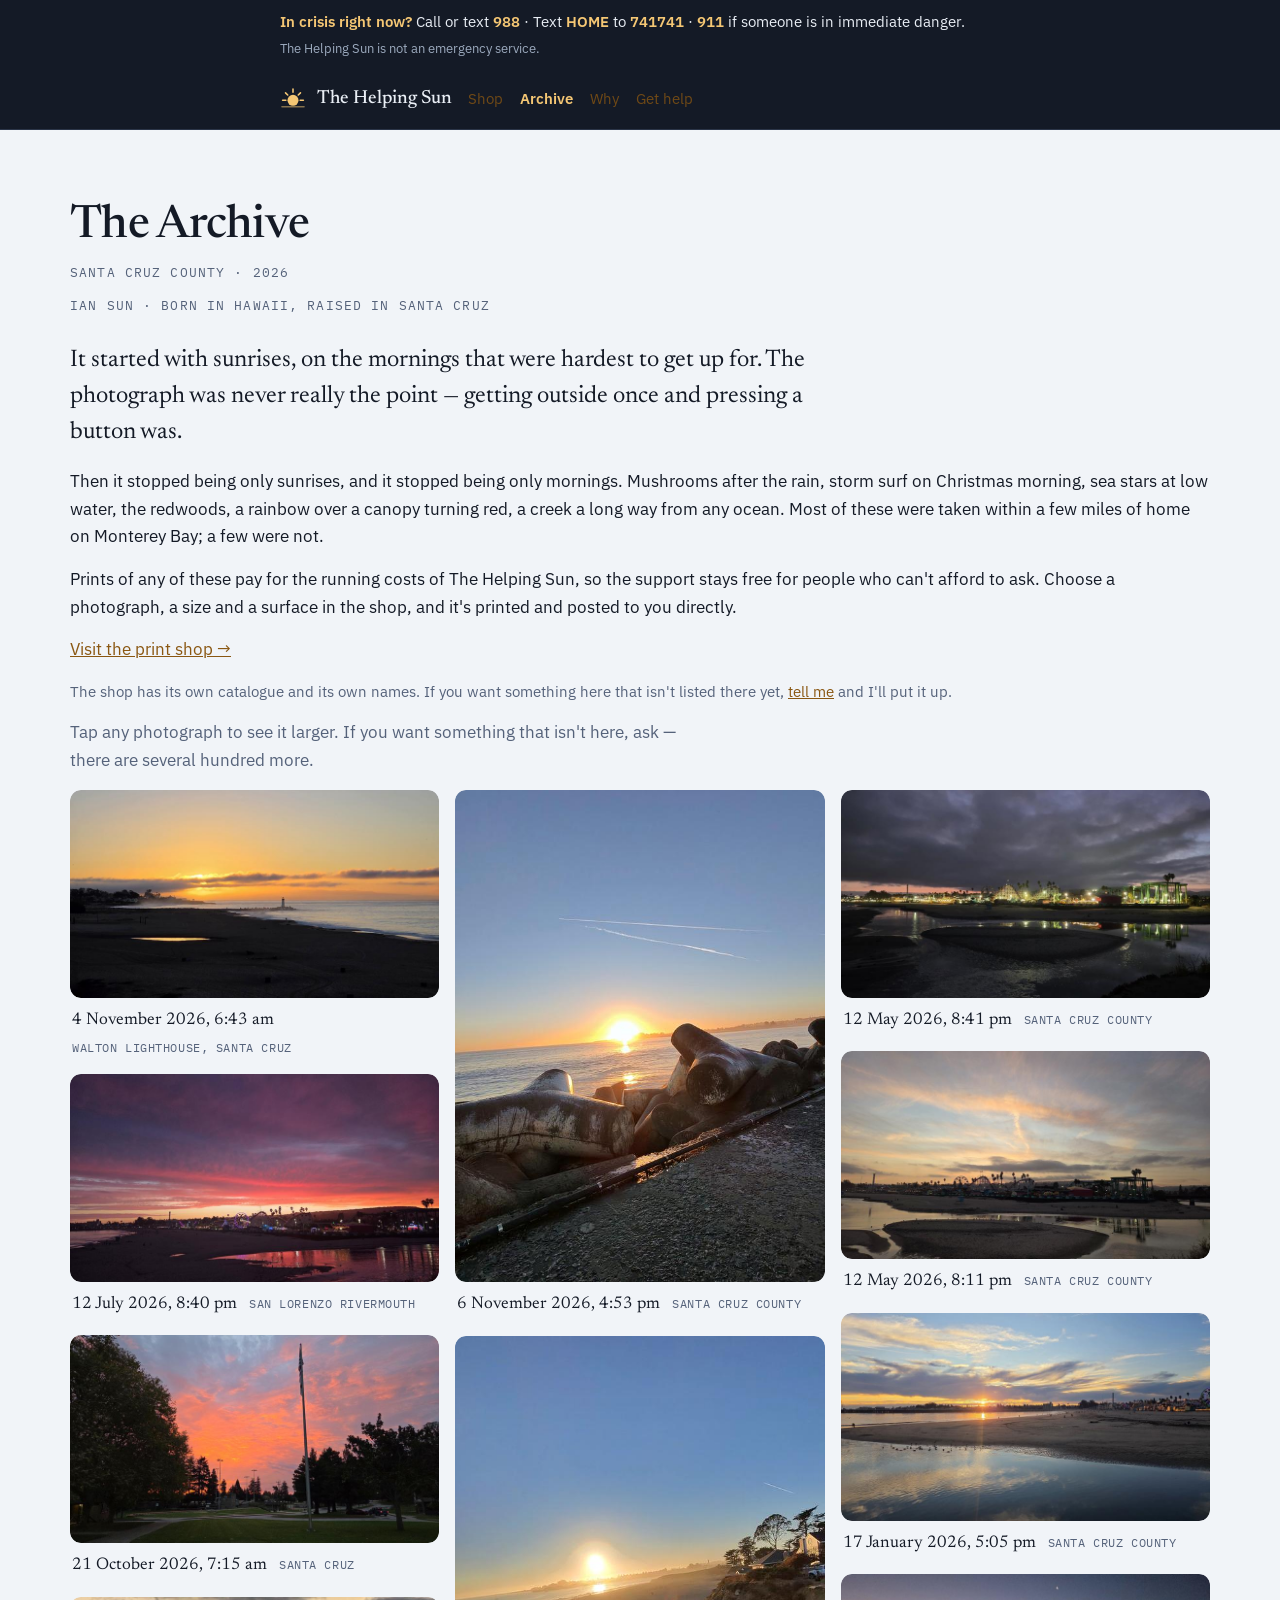
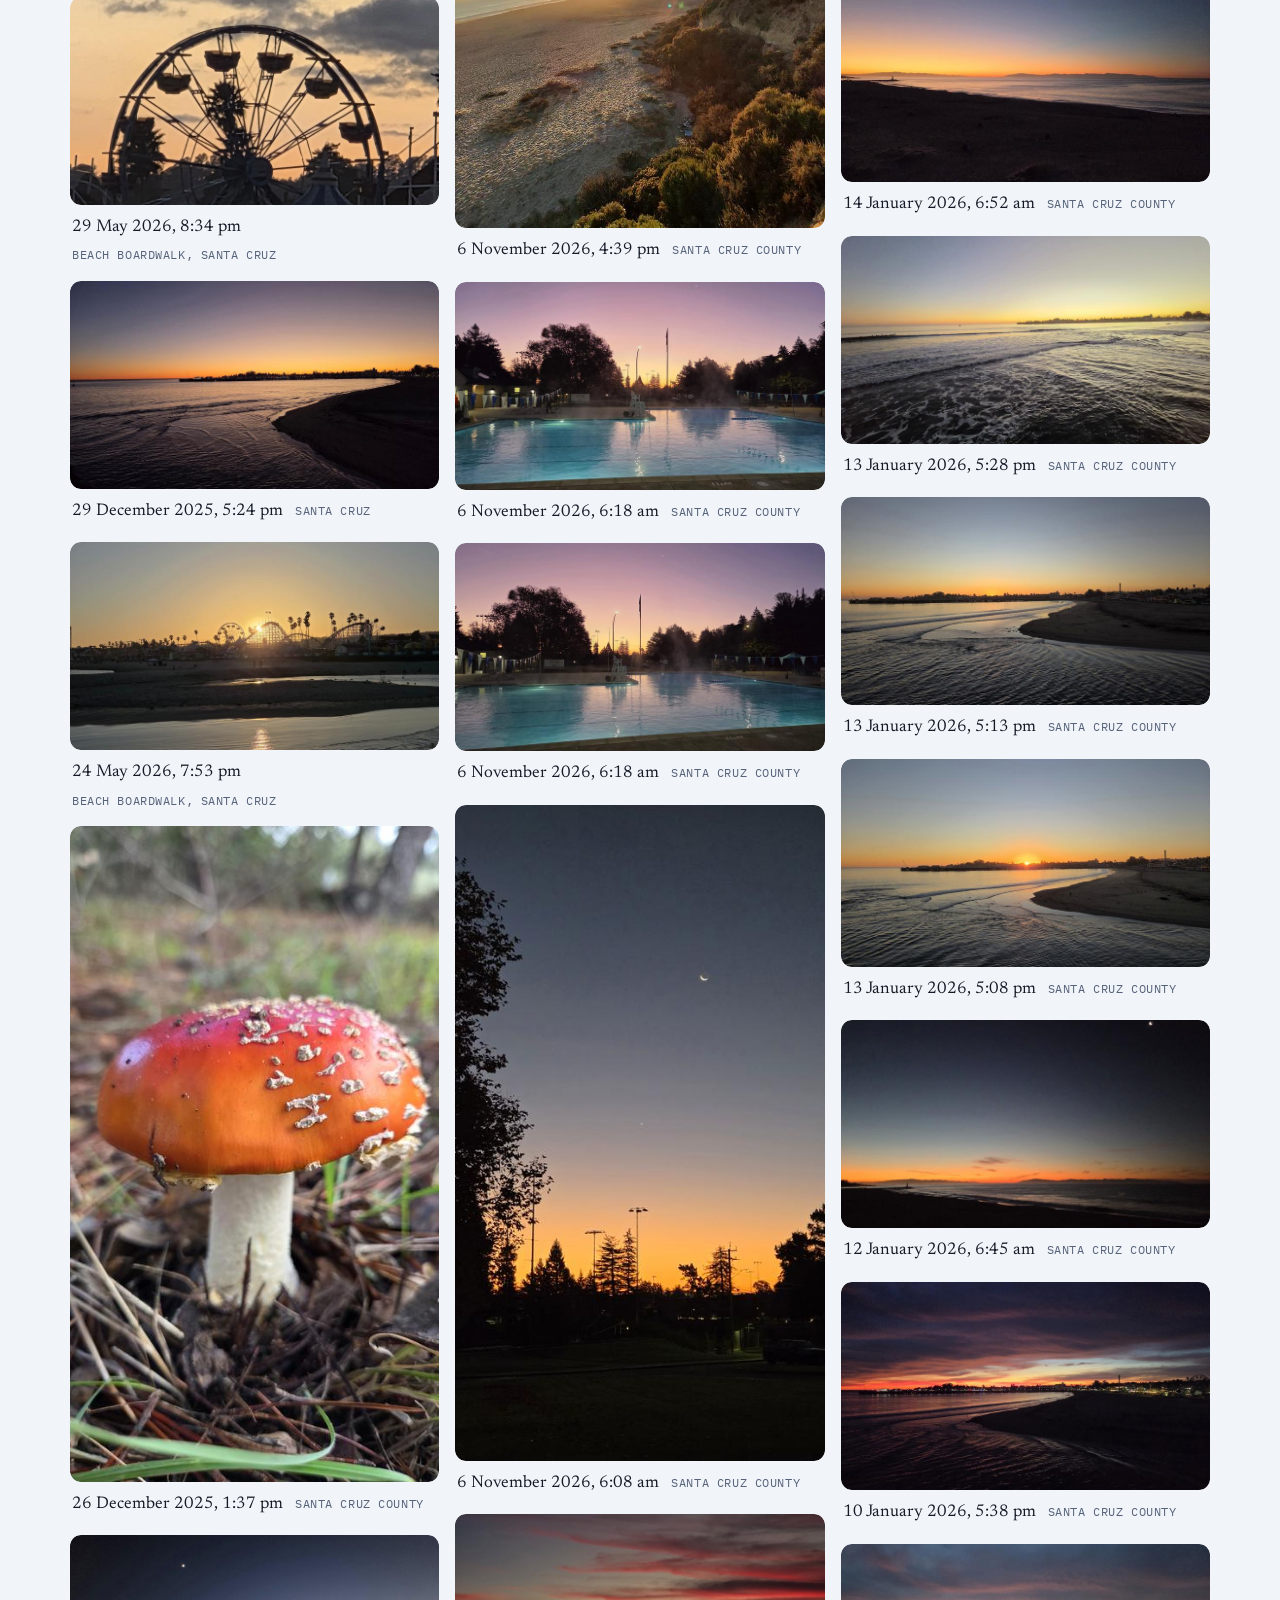
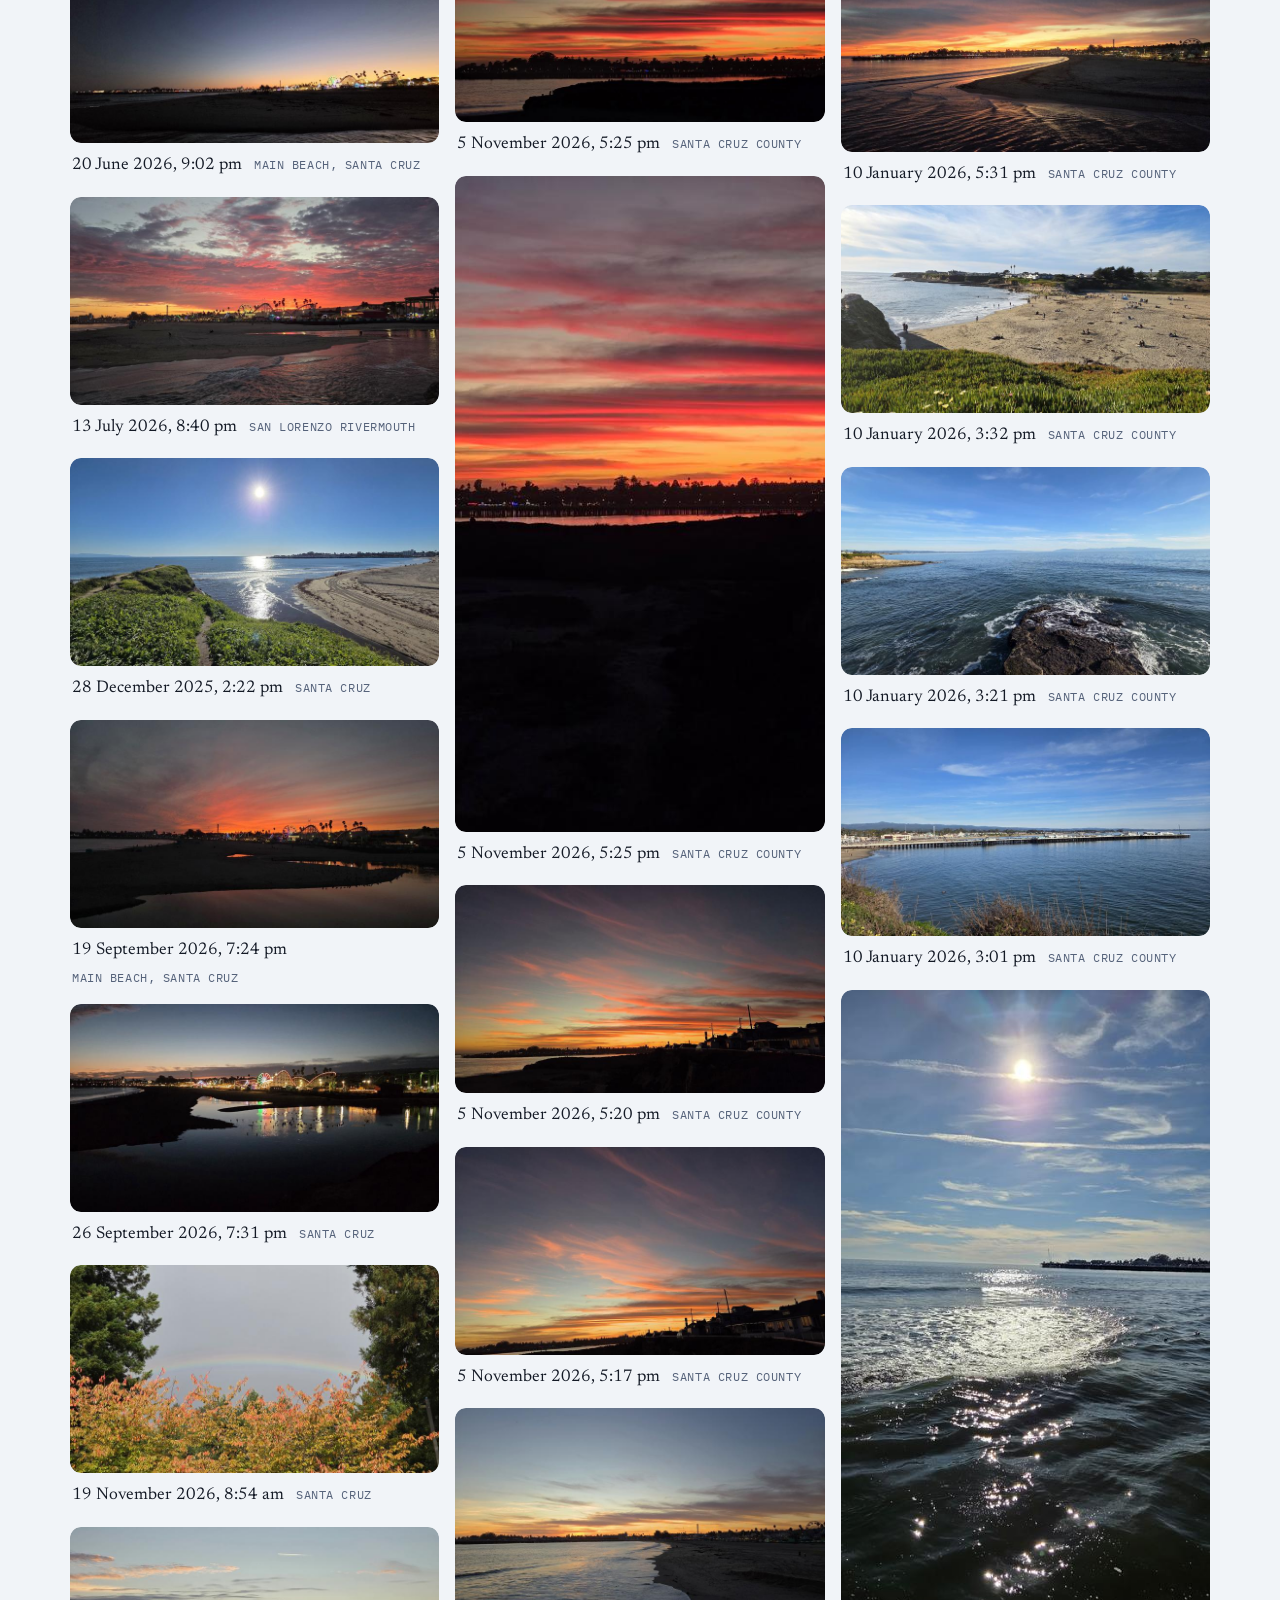
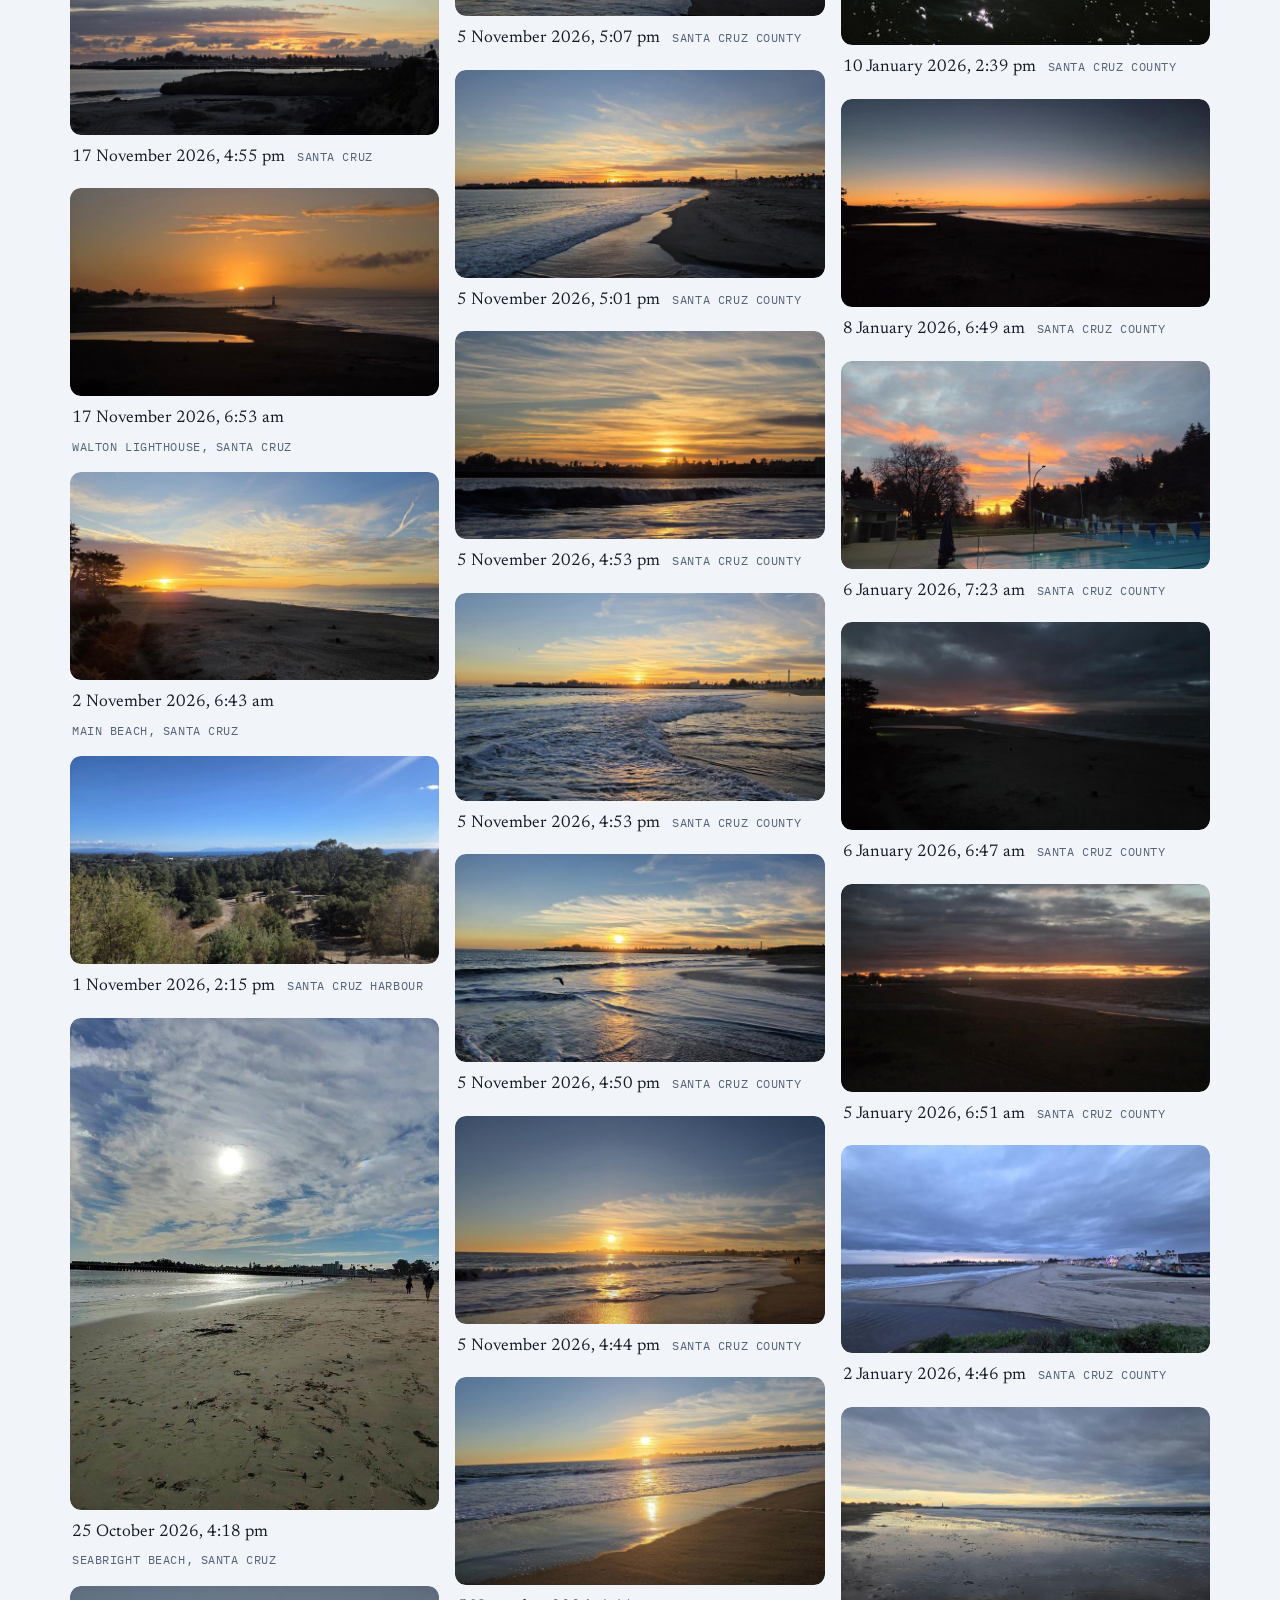
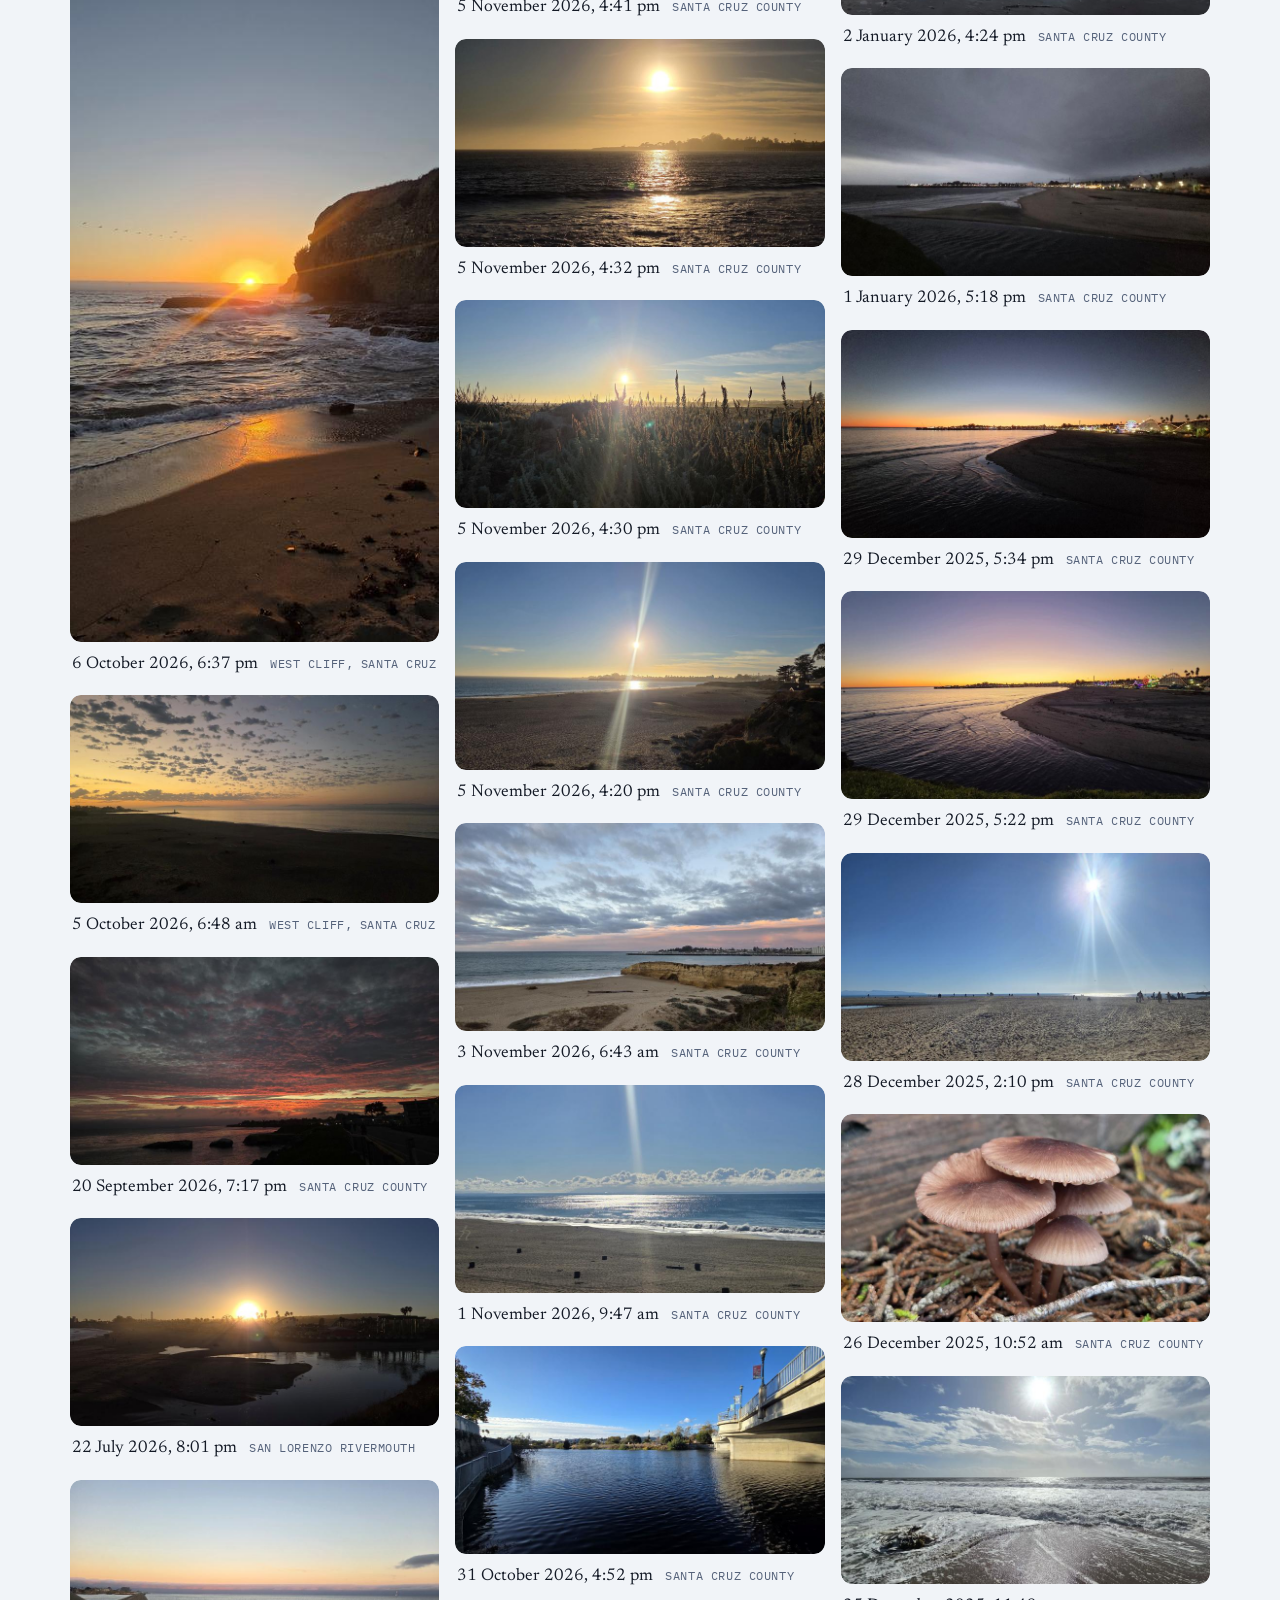
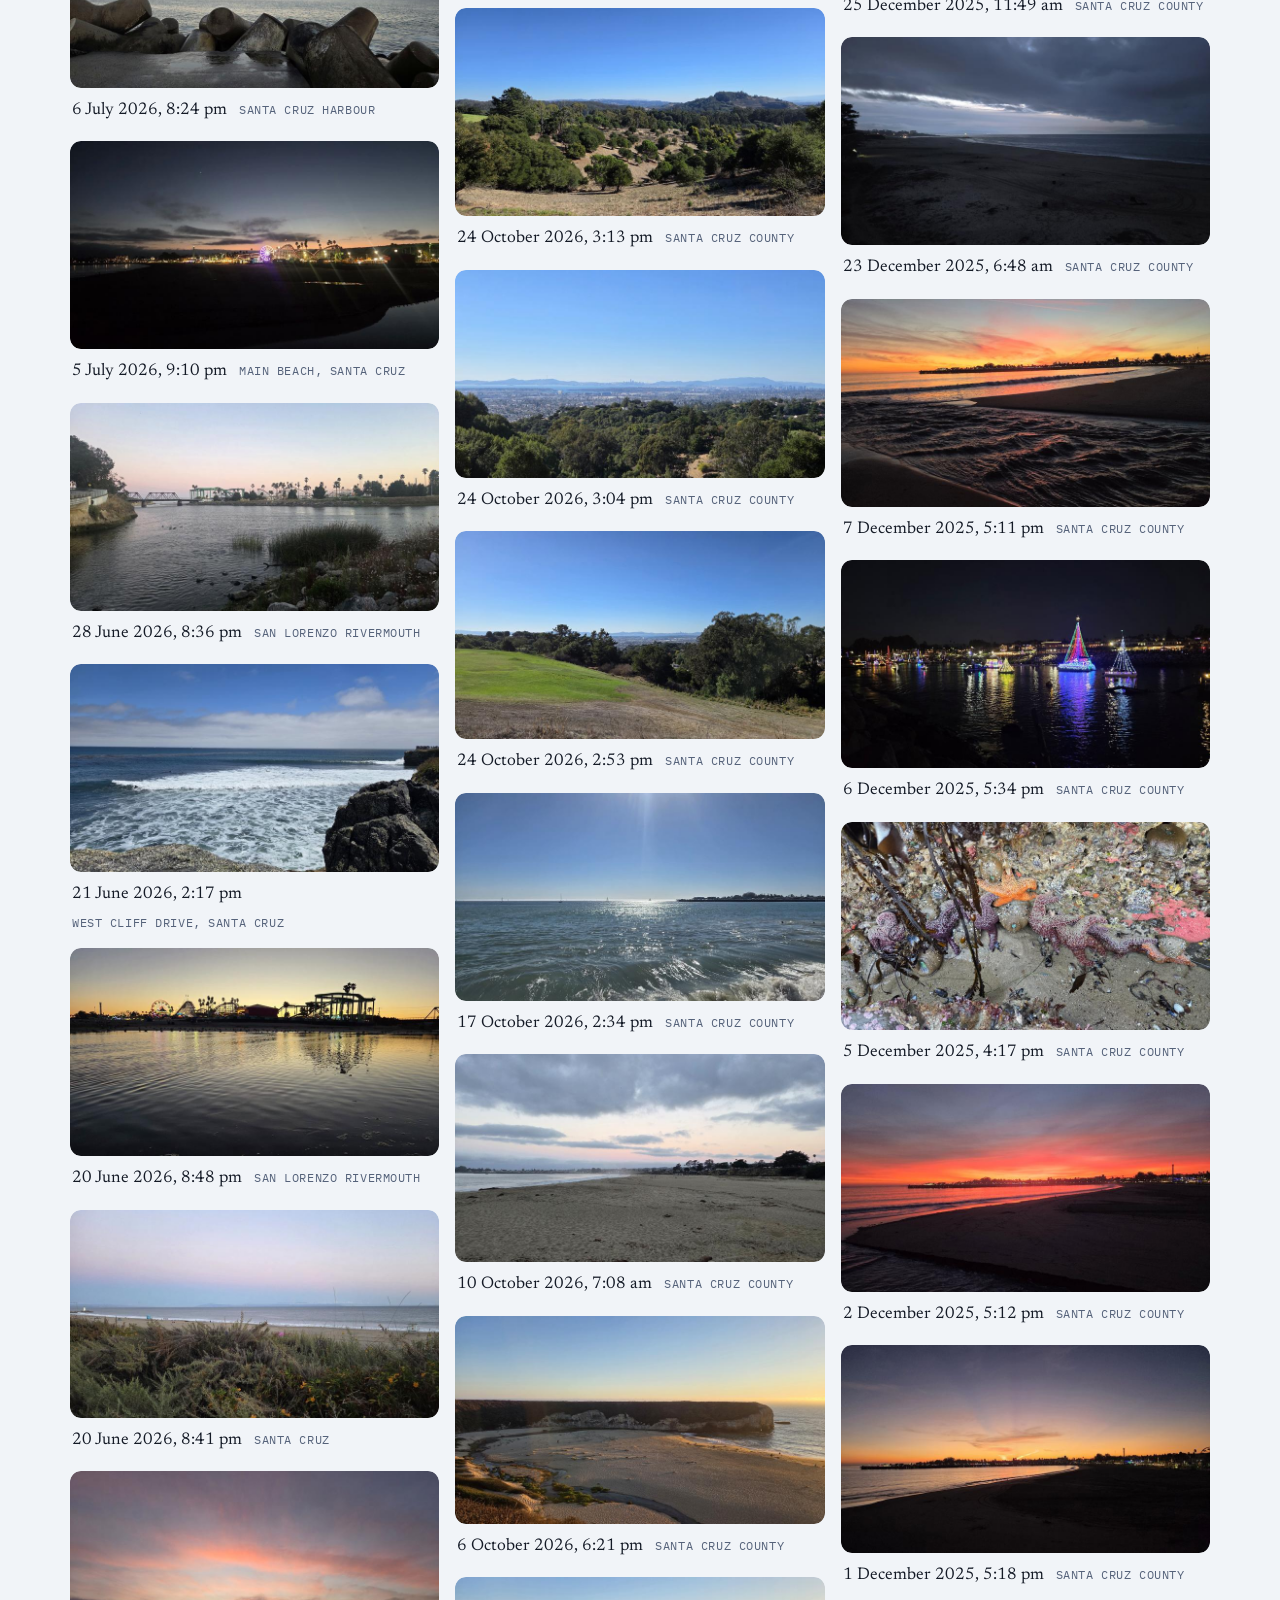
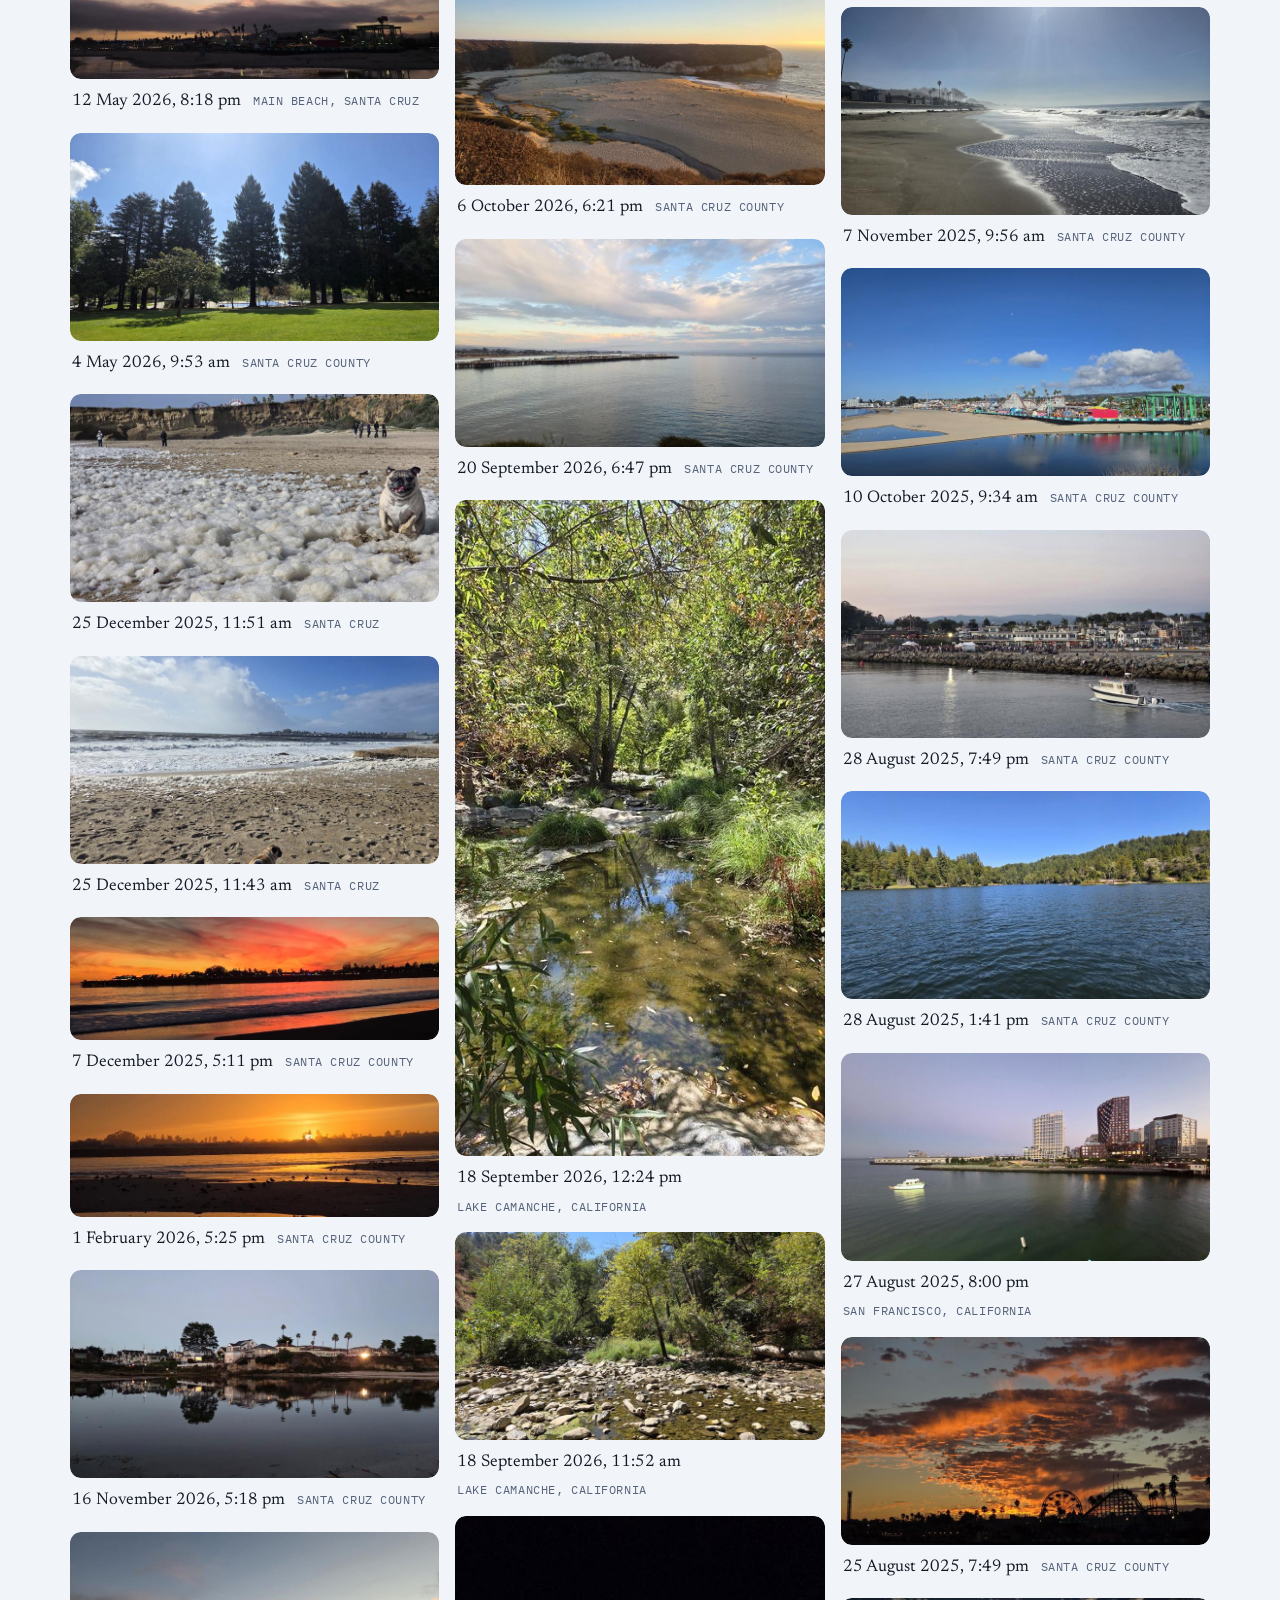
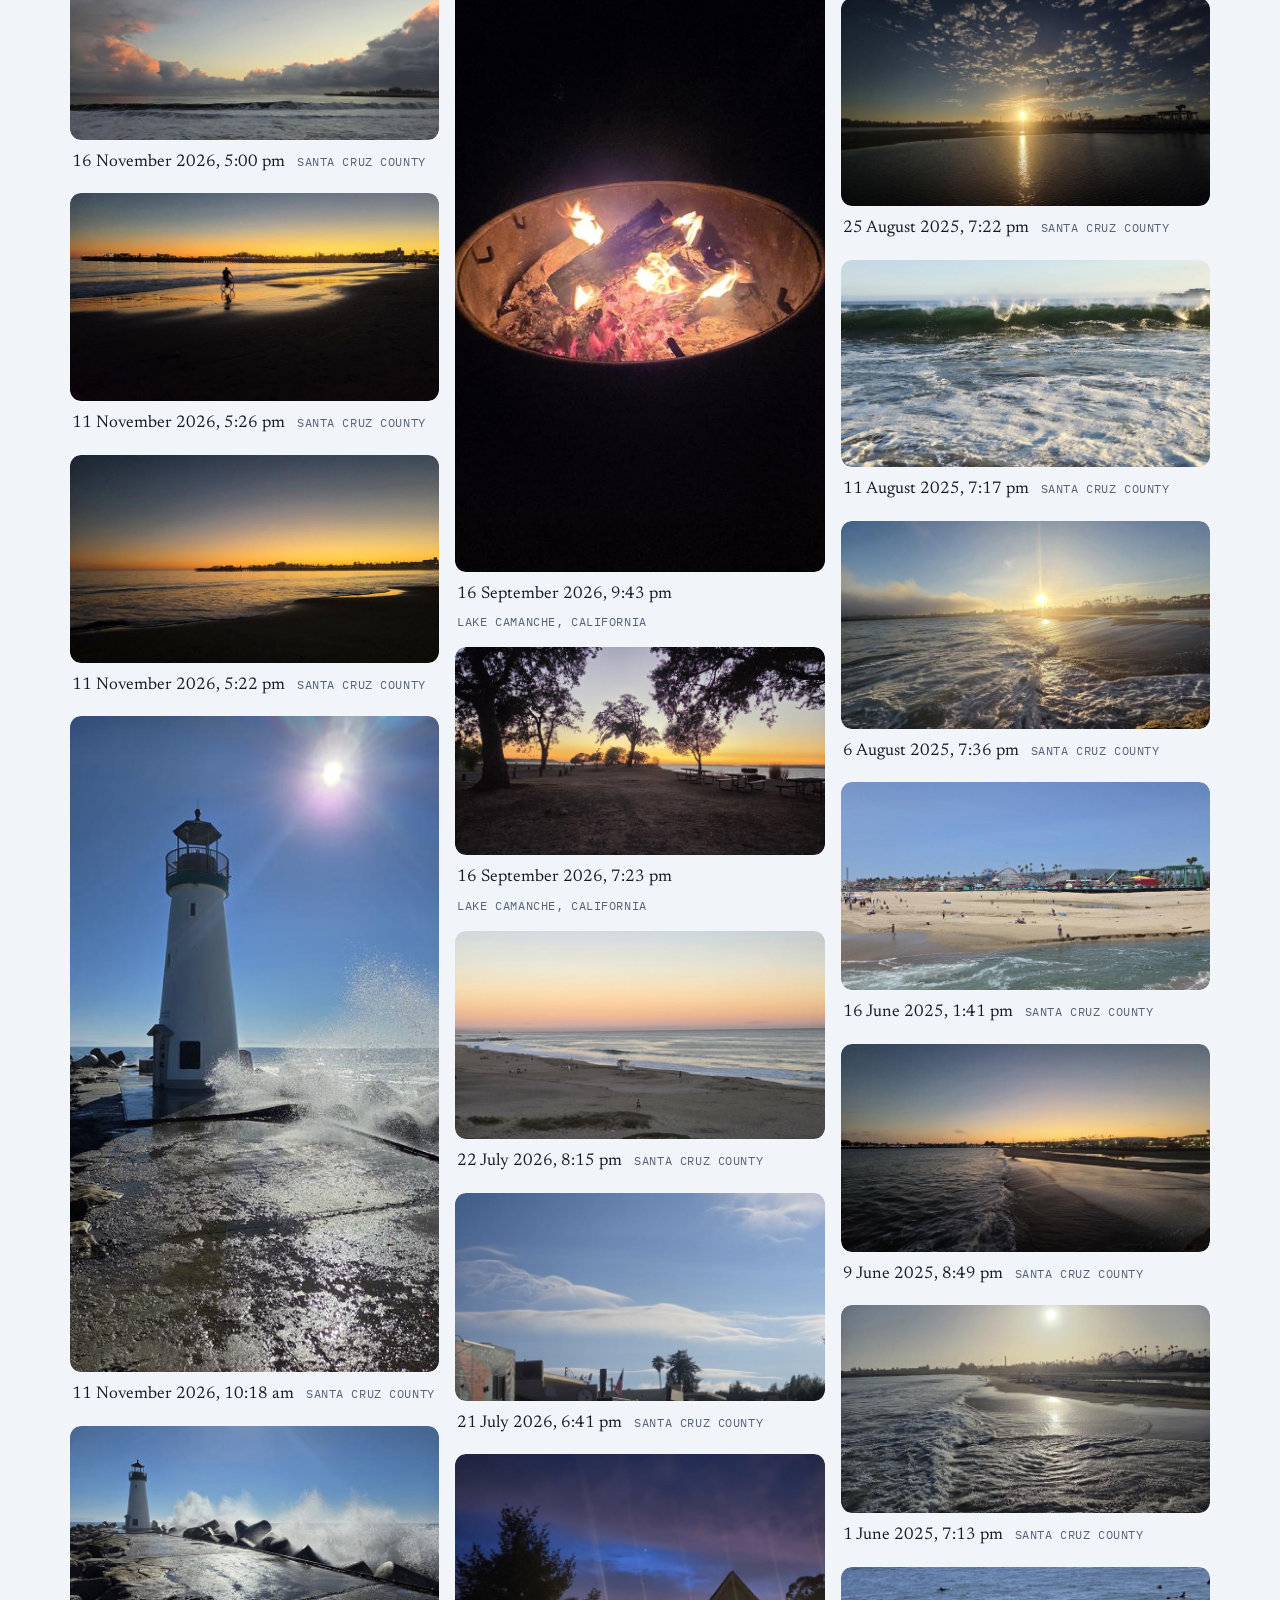
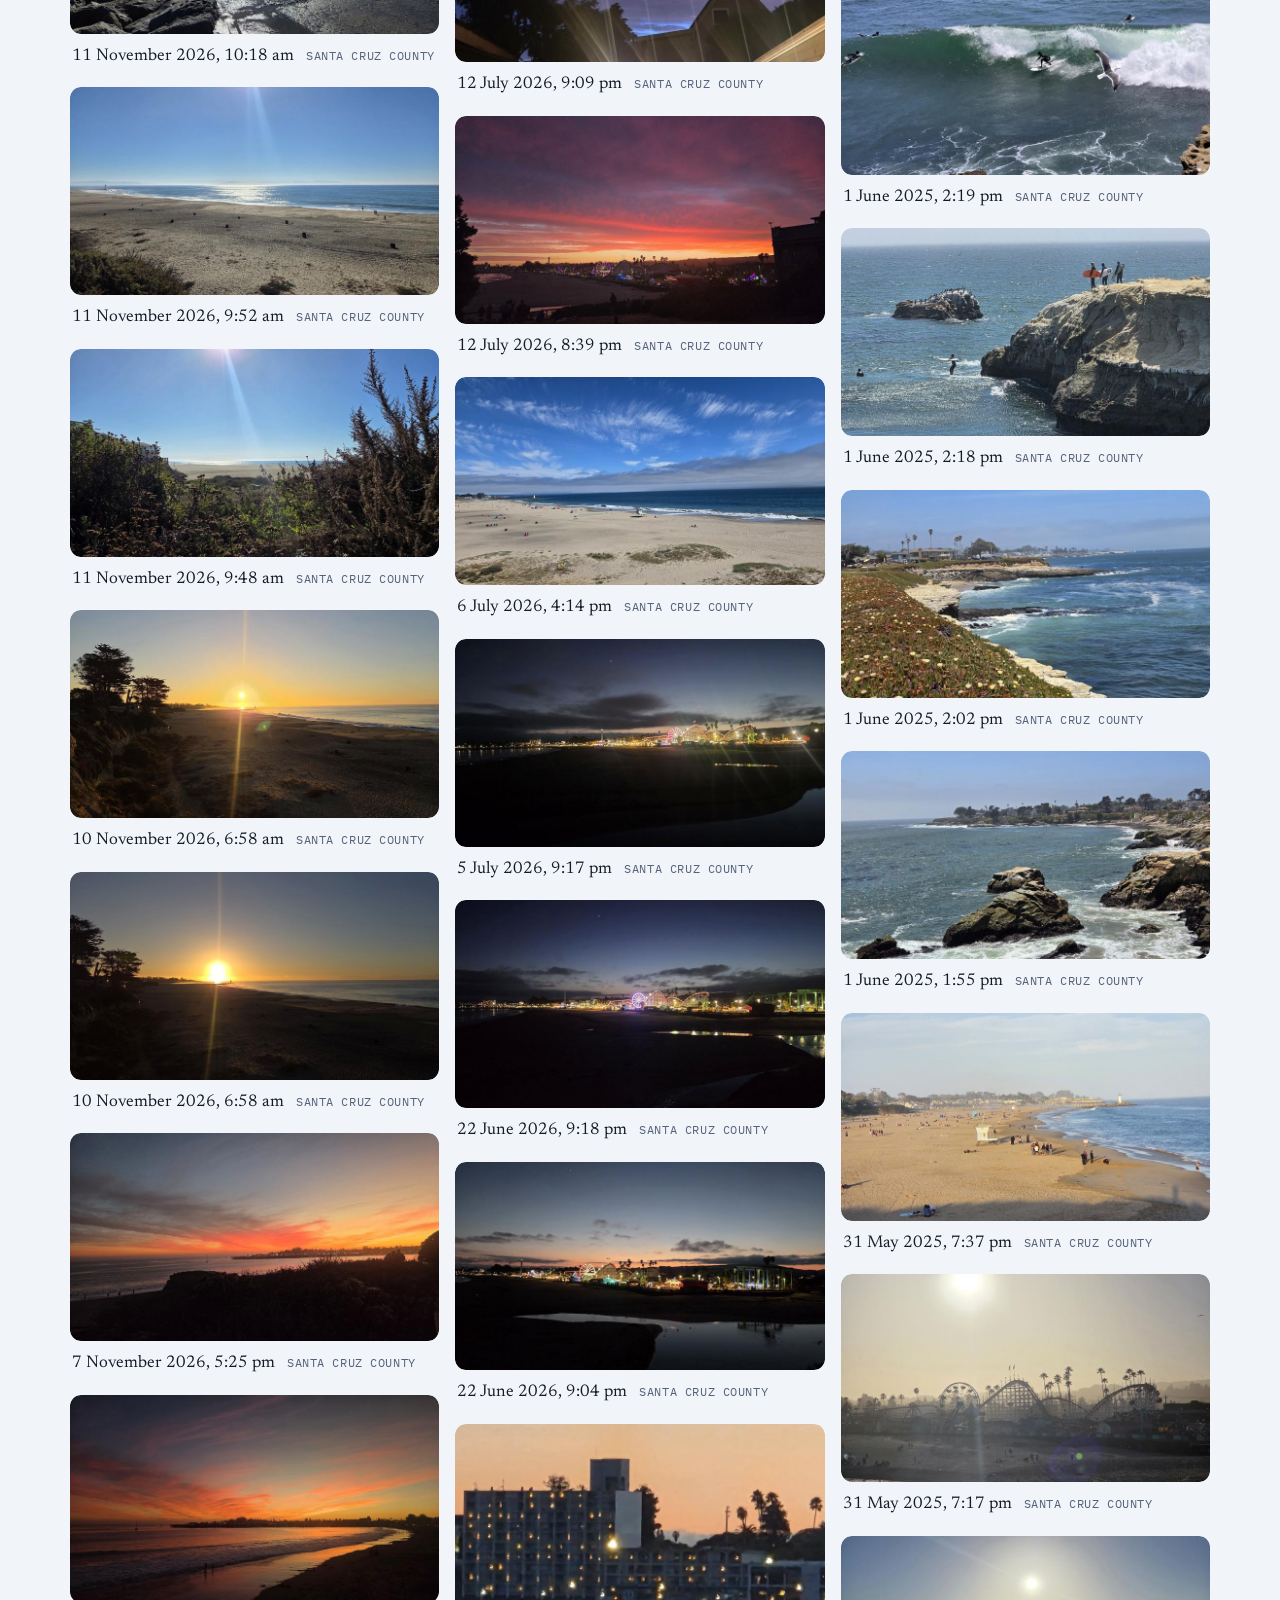
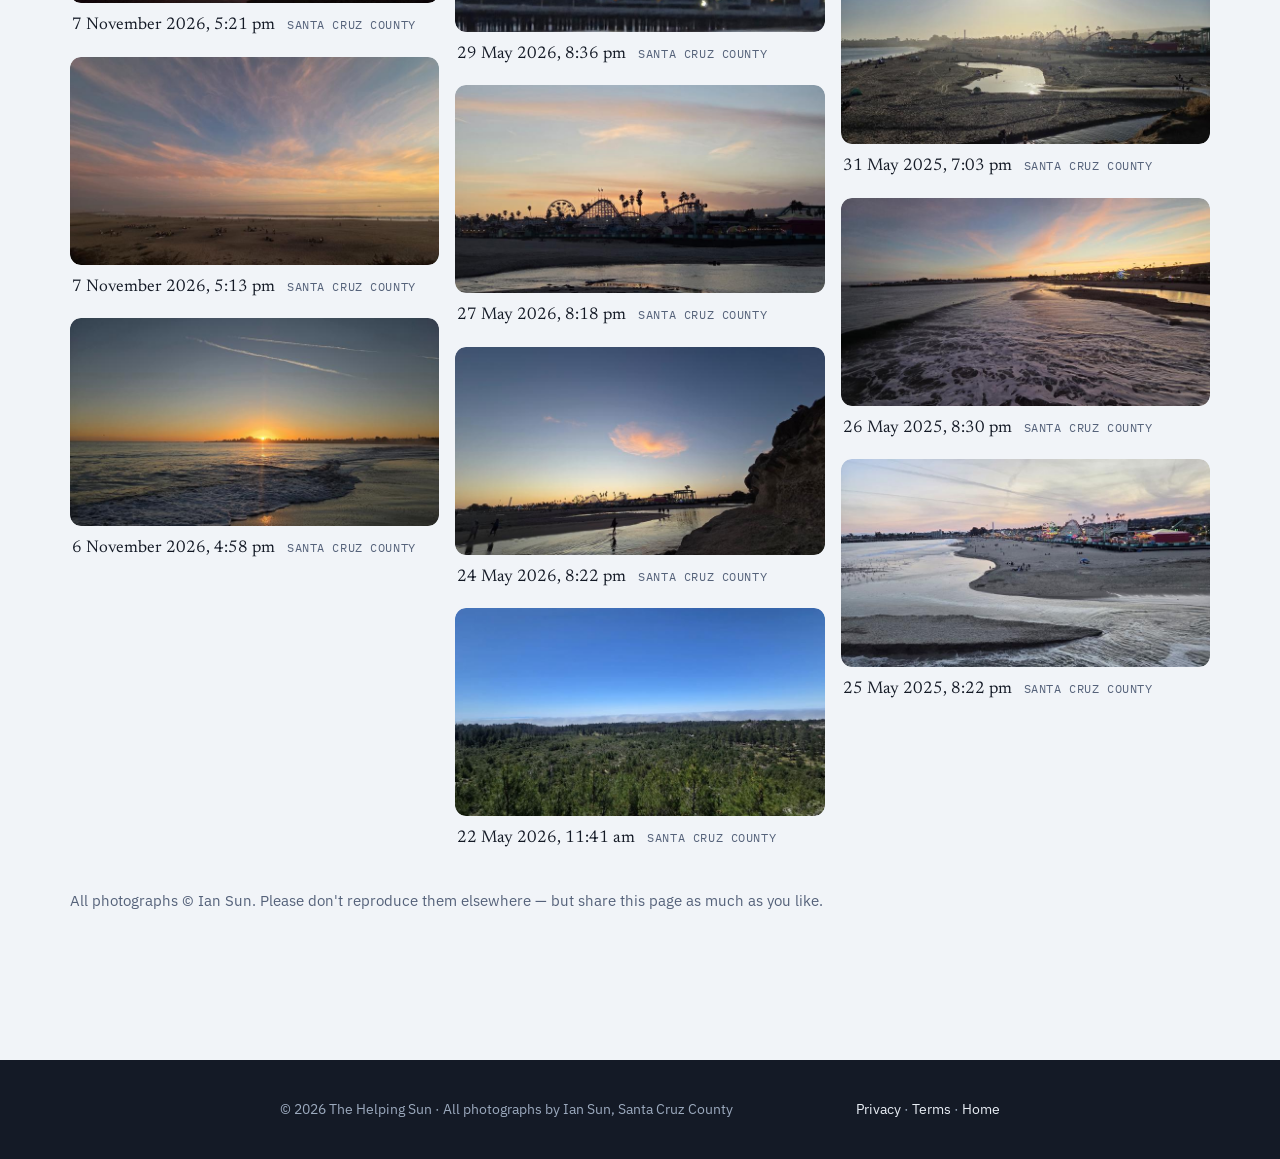
==== commit b62f6305: "Put the archive's captions back Removing the figcaption from the slideshow template matched the arch" ====
--- a/site/prints.html
+++ b/site/prints.html
@@ -110,738 +110,885 @@
 <div class="grid">
       <figure class="shot" data-slug="20261104_064349" data-title="4 November 2026, 6:43 am" data-when="4 November 2026, 6:43 am" data-place="Walton Lighthouse, Santa Cruz">
         <button type="button" class="shot-btn" aria-label="Enlarge photograph from 4 November 2026, 6:43 am">
-          <img src="gallery/20261104_064349-t.jpg" alt="4 November 2026, 6:43 am — Walton Lighthouse, Santa Cruz" loading="lazy" width="760" height="428">
-        </button>
+          <img src="gallery/20261104_064349-t.jpg" alt="Photograph taken 4 November 2026, 6:43 am at Walton Lighthouse, Santa Cruz" loading="lazy" width="760" height="428">
+        </button>
+        <figcaption><span class="t">4 November 2026, 6:43 am</span><span class="w">Walton Lighthouse, Santa Cruz</span></figcaption>
       </figure>
       <figure class="shot" data-slug="20260712_204036" data-title="12 July 2026, 8:40 pm" data-when="12 July 2026, 8:40 pm" data-place="San Lorenzo Rivermouth">
         <button type="button" class="shot-btn" aria-label="Enlarge photograph from 12 July 2026, 8:40 pm">
-          <img src="gallery/20260712_204036-t.jpg" alt="12 July 2026, 8:40 pm — San Lorenzo Rivermouth" loading="lazy" width="760" height="428">
-        </button>
+          <img src="gallery/20260712_204036-t.jpg" alt="Photograph taken 12 July 2026, 8:40 pm at San Lorenzo Rivermouth" loading="lazy" width="760" height="428">
+        </button>
+        <figcaption><span class="t">12 July 2026, 8:40 pm</span><span class="w">San Lorenzo Rivermouth</span></figcaption>
       </figure>
       <figure class="shot" data-slug="20261021_071526" data-title="21 October 2026, 7:15 am" data-when="21 October 2026, 7:15 am" data-place="Santa Cruz">
         <button type="button" class="shot-btn" aria-label="Enlarge photograph from 21 October 2026, 7:15 am">
-          <img src="gallery/20261021_071526-t.jpg" alt="21 October 2026, 7:15 am — Santa Cruz" loading="lazy" width="760" height="428">
-        </button>
+          <img src="gallery/20261021_071526-t.jpg" alt="Photograph taken 21 October 2026, 7:15 am at Santa Cruz" loading="lazy" width="760" height="428">
+        </button>
+        <figcaption><span class="t">21 October 2026, 7:15 am</span><span class="w">Santa Cruz</span></figcaption>
       </figure>
       <figure class="shot" data-slug="20260529_203449" data-title="29 May 2026, 8:34 pm" data-when="29 May 2026, 8:34 pm" data-place="Beach Boardwalk, Santa Cruz">
         <button type="button" class="shot-btn" aria-label="Enlarge photograph from 29 May 2026, 8:34 pm">
-          <img src="gallery/20260529_203449-t.jpg" alt="29 May 2026, 8:34 pm — Beach Boardwalk, Santa Cruz" loading="lazy" width="760" height="428">
-        </button>
+          <img src="gallery/20260529_203449-t.jpg" alt="Photograph taken 29 May 2026, 8:34 pm at Beach Boardwalk, Santa Cruz" loading="lazy" width="760" height="428">
+        </button>
+        <figcaption><span class="t">29 May 2026, 8:34 pm</span><span class="w">Beach Boardwalk, Santa Cruz</span></figcaption>
       </figure>
       <figure class="shot" data-slug="20251229_172403" data-title="29 December 2025, 5:24 pm" data-when="29 December 2025, 5:24 pm" data-place="Santa Cruz">
         <button type="button" class="shot-btn" aria-label="Enlarge photograph from 29 December 2025, 5:24 pm">
-          <img src="gallery/20251229_172403-t.jpg" alt="29 December 2025, 5:24 pm — Santa Cruz" loading="lazy" width="760" height="428">
-        </button>
+          <img src="gallery/20251229_172403-t.jpg" alt="Photograph taken 29 December 2025, 5:24 pm at Santa Cruz" loading="lazy" width="760" height="428">
+        </button>
+        <figcaption><span class="t">29 December 2025, 5:24 pm</span><span class="w">Santa Cruz</span></figcaption>
       </figure>
       <figure class="shot" data-slug="20260524_195347" data-title="24 May 2026, 7:53 pm" data-when="24 May 2026, 7:53 pm" data-place="Beach Boardwalk, Santa Cruz">
         <button type="button" class="shot-btn" aria-label="Enlarge photograph from 24 May 2026, 7:53 pm">
-          <img src="gallery/20260524_195347-t.jpg" alt="24 May 2026, 7:53 pm — Beach Boardwalk, Santa Cruz" loading="lazy" width="760" height="428">
-        </button>
+          <img src="gallery/20260524_195347-t.jpg" alt="Photograph taken 24 May 2026, 7:53 pm at Beach Boardwalk, Santa Cruz" loading="lazy" width="760" height="428">
+        </button>
+        <figcaption><span class="t">24 May 2026, 7:53 pm</span><span class="w">Beach Boardwalk, Santa Cruz</span></figcaption>
       </figure>
       <figure class="shot" data-slug="20251226_133752" data-title="26 December 2025, 1:37 pm" data-when="26 December 2025, 1:37 pm" data-place="Santa Cruz County">
         <button type="button" class="shot-btn" aria-label="Enlarge photograph from 26 December 2025, 1:37 pm">
-          <img src="gallery/20251226_133752-t.jpg" alt="26 December 2025, 1:37 pm — Santa Cruz County" loading="lazy" width="428" height="760">
-        </button>
+          <img src="gallery/20251226_133752-t.jpg" alt="Photograph taken 26 December 2025, 1:37 pm at Santa Cruz County" loading="lazy" width="428" height="760">
+        </button>
+        <figcaption><span class="t">26 December 2025, 1:37 pm</span><span class="w">Santa Cruz County</span></figcaption>
       </figure>
       <figure class="shot" data-slug="20260620_210208" data-title="20 June 2026, 9:02 pm" data-when="20 June 2026, 9:02 pm" data-place="Main Beach, Santa Cruz">
         <button type="button" class="shot-btn" aria-label="Enlarge photograph from 20 June 2026, 9:02 pm">
-          <img src="gallery/20260620_210208-t.jpg" alt="20 June 2026, 9:02 pm — Main Beach, Santa Cruz" loading="lazy" width="760" height="428">
-        </button>
+          <img src="gallery/20260620_210208-t.jpg" alt="Photograph taken 20 June 2026, 9:02 pm at Main Beach, Santa Cruz" loading="lazy" width="760" height="428">
+        </button>
+        <figcaption><span class="t">20 June 2026, 9:02 pm</span><span class="w">Main Beach, Santa Cruz</span></figcaption>
       </figure>
       <figure class="shot" data-slug="20260713_204007" data-title="13 July 2026, 8:40 pm" data-when="13 July 2026, 8:40 pm" data-place="San Lorenzo Rivermouth">
         <button type="button" class="shot-btn" aria-label="Enlarge photograph from 13 July 2026, 8:40 pm">
-          <img src="gallery/20260713_204007-t.jpg" alt="13 July 2026, 8:40 pm — San Lorenzo Rivermouth" loading="lazy" width="760" height="428">
-        </button>
+          <img src="gallery/20260713_204007-t.jpg" alt="Photograph taken 13 July 2026, 8:40 pm at San Lorenzo Rivermouth" loading="lazy" width="760" height="428">
+        </button>
+        <figcaption><span class="t">13 July 2026, 8:40 pm</span><span class="w">San Lorenzo Rivermouth</span></figcaption>
       </figure>
       <figure class="shot" data-slug="20251228_142219" data-title="28 December 2025, 2:22 pm" data-when="28 December 2025, 2:22 pm" data-place="Santa Cruz">
         <button type="button" class="shot-btn" aria-label="Enlarge photograph from 28 December 2025, 2:22 pm">
-          <img src="gallery/20251228_142219-t.jpg" alt="28 December 2025, 2:22 pm — Santa Cruz" loading="lazy" width="760" height="428">
-        </button>
+          <img src="gallery/20251228_142219-t.jpg" alt="Photograph taken 28 December 2025, 2:22 pm at Santa Cruz" loading="lazy" width="760" height="428">
+        </button>
+        <figcaption><span class="t">28 December 2025, 2:22 pm</span><span class="w">Santa Cruz</span></figcaption>
       </figure>
       <figure class="shot" data-slug="20260919_192400" data-title="19 September 2026, 7:24 pm" data-when="19 September 2026, 7:24 pm" data-place="Main Beach, Santa Cruz">
         <button type="button" class="shot-btn" aria-label="Enlarge photograph from 19 September 2026, 7:24 pm">
-          <img src="gallery/20260919_192400-t.jpg" alt="19 September 2026, 7:24 pm — Main Beach, Santa Cruz" loading="lazy" width="760" height="428">
-        </button>
+          <img src="gallery/20260919_192400-t.jpg" alt="Photograph taken 19 September 2026, 7:24 pm at Main Beach, Santa Cruz" loading="lazy" width="760" height="428">
+        </button>
+        <figcaption><span class="t">19 September 2026, 7:24 pm</span><span class="w">Main Beach, Santa Cruz</span></figcaption>
       </figure>
       <figure class="shot" data-slug="20260926_193109" data-title="26 September 2026, 7:31 pm" data-when="26 September 2026, 7:31 pm" data-place="Santa Cruz">
         <button type="button" class="shot-btn" aria-label="Enlarge photograph from 26 September 2026, 7:31 pm">
-          <img src="gallery/20260926_193109-t.jpg" alt="26 September 2026, 7:31 pm — Santa Cruz" loading="lazy" width="760" height="428">
-        </button>
+          <img src="gallery/20260926_193109-t.jpg" alt="Photograph taken 26 September 2026, 7:31 pm at Santa Cruz" loading="lazy" width="760" height="428">
+        </button>
+        <figcaption><span class="t">26 September 2026, 7:31 pm</span><span class="w">Santa Cruz</span></figcaption>
       </figure>
       <figure class="shot" data-slug="20261119_085425" data-title="19 November 2026, 8:54 am" data-when="19 November 2026, 8:54 am" data-place="Santa Cruz">
         <button type="button" class="shot-btn" aria-label="Enlarge photograph from 19 November 2026, 8:54 am">
-          <img src="gallery/20261119_085425-t.jpg" alt="19 November 2026, 8:54 am — Santa Cruz" loading="lazy" width="760" height="428">
-        </button>
+          <img src="gallery/20261119_085425-t.jpg" alt="Photograph taken 19 November 2026, 8:54 am at Santa Cruz" loading="lazy" width="760" height="428">
+        </button>
+        <figcaption><span class="t">19 November 2026, 8:54 am</span><span class="w">Santa Cruz</span></figcaption>
       </figure>
       <figure class="shot" data-slug="20261117_165552" data-title="17 November 2026, 4:55 pm" data-when="17 November 2026, 4:55 pm" data-place="Santa Cruz">
         <button type="button" class="shot-btn" aria-label="Enlarge photograph from 17 November 2026, 4:55 pm">
-          <img src="gallery/20261117_165552-t.jpg" alt="17 November 2026, 4:55 pm — Santa Cruz" loading="lazy" width="760" height="428">
-        </button>
+          <img src="gallery/20261117_165552-t.jpg" alt="Photograph taken 17 November 2026, 4:55 pm at Santa Cruz" loading="lazy" width="760" height="428">
+        </button>
+        <figcaption><span class="t">17 November 2026, 4:55 pm</span><span class="w">Santa Cruz</span></figcaption>
       </figure>
       <figure class="shot" data-slug="20261117_065329" data-title="17 November 2026, 6:53 am" data-when="17 November 2026, 6:53 am" data-place="Walton Lighthouse, Santa Cruz">
         <button type="button" class="shot-btn" aria-label="Enlarge photograph from 17 November 2026, 6:53 am">
-          <img src="gallery/20261117_065329-t.jpg" alt="17 November 2026, 6:53 am — Walton Lighthouse, Santa Cruz" loading="lazy" width="760" height="428">
-        </button>
+          <img src="gallery/20261117_065329-t.jpg" alt="Photograph taken 17 November 2026, 6:53 am at Walton Lighthouse, Santa Cruz" loading="lazy" width="760" height="428">
+        </button>
+        <figcaption><span class="t">17 November 2026, 6:53 am</span><span class="w">Walton Lighthouse, Santa Cruz</span></figcaption>
       </figure>
       <figure class="shot" data-slug="20261102_064330" data-title="2 November 2026, 6:43 am" data-when="2 November 2026, 6:43 am" data-place="Main Beach, Santa Cruz">
         <button type="button" class="shot-btn" aria-label="Enlarge photograph from 2 November 2026, 6:43 am">
-          <img src="gallery/20261102_064330-t.jpg" alt="2 November 2026, 6:43 am — Main Beach, Santa Cruz" loading="lazy" width="760" height="428">
-        </button>
+          <img src="gallery/20261102_064330-t.jpg" alt="Photograph taken 2 November 2026, 6:43 am at Main Beach, Santa Cruz" loading="lazy" width="760" height="428">
+        </button>
+        <figcaption><span class="t">2 November 2026, 6:43 am</span><span class="w">Main Beach, Santa Cruz</span></figcaption>
       </figure>
       <figure class="shot" data-slug="20261101_141550" data-title="1 November 2026, 2:15 pm" data-when="1 November 2026, 2:15 pm" data-place="Santa Cruz Harbour">
         <button type="button" class="shot-btn" aria-label="Enlarge photograph from 1 November 2026, 2:15 pm">
-          <img src="gallery/20261101_141550-t.jpg" alt="1 November 2026, 2:15 pm — Santa Cruz Harbour" loading="lazy" width="760" height="428">
-        </button>
+          <img src="gallery/20261101_141550-t.jpg" alt="Photograph taken 1 November 2026, 2:15 pm at Santa Cruz Harbour" loading="lazy" width="760" height="428">
+        </button>
+        <figcaption><span class="t">1 November 2026, 2:15 pm</span><span class="w">Santa Cruz Harbour</span></figcaption>
       </figure>
       <figure class="shot" data-slug="20261025_161822" data-title="25 October 2026, 4:18 pm" data-when="25 October 2026, 4:18 pm" data-place="Seabright Beach, Santa Cruz">
         <button type="button" class="shot-btn" aria-label="Enlarge photograph from 25 October 2026, 4:18 pm">
-          <img src="gallery/20261025_161822-t.jpg" alt="25 October 2026, 4:18 pm — Seabright Beach, Santa Cruz" loading="lazy" width="570" height="760">
-        </button>
+          <img src="gallery/20261025_161822-t.jpg" alt="Photograph taken 25 October 2026, 4:18 pm at Seabright Beach, Santa Cruz" loading="lazy" width="570" height="760">
+        </button>
+        <figcaption><span class="t">25 October 2026, 4:18 pm</span><span class="w">Seabright Beach, Santa Cruz</span></figcaption>
       </figure>
       <figure class="shot" data-slug="20261006_183721" data-title="6 October 2026, 6:37 pm" data-when="6 October 2026, 6:37 pm" data-place="West Cliff, Santa Cruz">
         <button type="button" class="shot-btn" aria-label="Enlarge photograph from 6 October 2026, 6:37 pm">
-          <img src="gallery/20261006_183721-t.jpg" alt="6 October 2026, 6:37 pm — West Cliff, Santa Cruz" loading="lazy" width="428" height="760">
-        </button>
+          <img src="gallery/20261006_183721-t.jpg" alt="Photograph taken 6 October 2026, 6:37 pm at West Cliff, Santa Cruz" loading="lazy" width="428" height="760">
+        </button>
+        <figcaption><span class="t">6 October 2026, 6:37 pm</span><span class="w">West Cliff, Santa Cruz</span></figcaption>
       </figure>
       <figure class="shot" data-slug="20261005_064839" data-title="5 October 2026, 6:48 am" data-when="5 October 2026, 6:48 am" data-place="West Cliff, Santa Cruz">
         <button type="button" class="shot-btn" aria-label="Enlarge photograph from 5 October 2026, 6:48 am">
-          <img src="gallery/20261005_064839-t.jpg" alt="5 October 2026, 6:48 am — West Cliff, Santa Cruz" loading="lazy" width="760" height="428">
-        </button>
+          <img src="gallery/20261005_064839-t.jpg" alt="Photograph taken 5 October 2026, 6:48 am at West Cliff, Santa Cruz" loading="lazy" width="760" height="428">
+        </button>
+        <figcaption><span class="t">5 October 2026, 6:48 am</span><span class="w">West Cliff, Santa Cruz</span></figcaption>
       </figure>
       <figure class="shot" data-slug="20260920_191704" data-title="20 September 2026, 7:17 pm" data-when="20 September 2026, 7:17 pm" data-place="Santa Cruz County">
         <button type="button" class="shot-btn" aria-label="Enlarge photograph from 20 September 2026, 7:17 pm">
-          <img src="gallery/20260920_191704-t.jpg" alt="20 September 2026, 7:17 pm — Santa Cruz County" loading="lazy" width="760" height="428">
-        </button>
+          <img src="gallery/20260920_191704-t.jpg" alt="Photograph taken 20 September 2026, 7:17 pm at Santa Cruz County" loading="lazy" width="760" height="428">
+        </button>
+        <figcaption><span class="t">20 September 2026, 7:17 pm</span><span class="w">Santa Cruz County</span></figcaption>
       </figure>
       <figure class="shot" data-slug="20260722_200159" data-title="22 July 2026, 8:01 pm" data-when="22 July 2026, 8:01 pm" data-place="San Lorenzo Rivermouth">
         <button type="button" class="shot-btn" aria-label="Enlarge photograph from 22 July 2026, 8:01 pm">
-          <img src="gallery/20260722_200159-t.jpg" alt="22 July 2026, 8:01 pm — San Lorenzo Rivermouth" loading="lazy" width="760" height="428">
-        </button>
+          <img src="gallery/20260722_200159-t.jpg" alt="Photograph taken 22 July 2026, 8:01 pm at San Lorenzo Rivermouth" loading="lazy" width="760" height="428">
+        </button>
+        <figcaption><span class="t">22 July 2026, 8:01 pm</span><span class="w">San Lorenzo Rivermouth</span></figcaption>
       </figure>
       <figure class="shot" data-slug="20260706_202420" data-title="6 July 2026, 8:24 pm" data-when="6 July 2026, 8:24 pm" data-place="Santa Cruz Harbour">
         <button type="button" class="shot-btn" aria-label="Enlarge photograph from 6 July 2026, 8:24 pm">
-          <img src="gallery/20260706_202420-t.jpg" alt="6 July 2026, 8:24 pm — Santa Cruz Harbour" loading="lazy" width="760" height="428">
-        </button>
+          <img src="gallery/20260706_202420-t.jpg" alt="Photograph taken 6 July 2026, 8:24 pm at Santa Cruz Harbour" loading="lazy" width="760" height="428">
+        </button>
+        <figcaption><span class="t">6 July 2026, 8:24 pm</span><span class="w">Santa Cruz Harbour</span></figcaption>
       </figure>
       <figure class="shot" data-slug="20260705_211058" data-title="5 July 2026, 9:10 pm" data-when="5 July 2026, 9:10 pm" data-place="Main Beach, Santa Cruz">
         <button type="button" class="shot-btn" aria-label="Enlarge photograph from 5 July 2026, 9:10 pm">
-          <img src="gallery/20260705_211058-t.jpg" alt="5 July 2026, 9:10 pm — Main Beach, Santa Cruz" loading="lazy" width="760" height="428">
-        </button>
+          <img src="gallery/20260705_211058-t.jpg" alt="Photograph taken 5 July 2026, 9:10 pm at Main Beach, Santa Cruz" loading="lazy" width="760" height="428">
+        </button>
+        <figcaption><span class="t">5 July 2026, 9:10 pm</span><span class="w">Main Beach, Santa Cruz</span></figcaption>
       </figure>
       <figure class="shot" data-slug="20260628_203623" data-title="28 June 2026, 8:36 pm" data-when="28 June 2026, 8:36 pm" data-place="San Lorenzo Rivermouth">
         <button type="button" class="shot-btn" aria-label="Enlarge photograph from 28 June 2026, 8:36 pm">
-          <img src="gallery/20260628_203623-t.jpg" alt="28 June 2026, 8:36 pm — San Lorenzo Rivermouth" loading="lazy" width="760" height="428">
-        </button>
+          <img src="gallery/20260628_203623-t.jpg" alt="Photograph taken 28 June 2026, 8:36 pm at San Lorenzo Rivermouth" loading="lazy" width="760" height="428">
+        </button>
+        <figcaption><span class="t">28 June 2026, 8:36 pm</span><span class="w">San Lorenzo Rivermouth</span></figcaption>
       </figure>
       <figure class="shot" data-slug="20260621_141734" data-title="21 June 2026, 2:17 pm" data-when="21 June 2026, 2:17 pm" data-place="West Cliff Drive, Santa Cruz">
         <button type="button" class="shot-btn" aria-label="Enlarge photograph from 21 June 2026, 2:17 pm">
-          <img src="gallery/20260621_141734-t.jpg" alt="21 June 2026, 2:17 pm — West Cliff Drive, Santa Cruz" loading="lazy" width="760" height="428">
-        </button>
+          <img src="gallery/20260621_141734-t.jpg" alt="Photograph taken 21 June 2026, 2:17 pm at West Cliff Drive, Santa Cruz" loading="lazy" width="760" height="428">
+        </button>
+        <figcaption><span class="t">21 June 2026, 2:17 pm</span><span class="w">West Cliff Drive, Santa Cruz</span></figcaption>
       </figure>
       <figure class="shot" data-slug="20260620_204807" data-title="20 June 2026, 8:48 pm" data-when="20 June 2026, 8:48 pm" data-place="San Lorenzo Rivermouth">
         <button type="button" class="shot-btn" aria-label="Enlarge photograph from 20 June 2026, 8:48 pm">
-          <img src="gallery/20260620_204807-t.jpg" alt="20 June 2026, 8:48 pm — San Lorenzo Rivermouth" loading="lazy" width="760" height="428">
-        </button>
+          <img src="gallery/20260620_204807-t.jpg" alt="Photograph taken 20 June 2026, 8:48 pm at San Lorenzo Rivermouth" loading="lazy" width="760" height="428">
+        </button>
+        <figcaption><span class="t">20 June 2026, 8:48 pm</span><span class="w">San Lorenzo Rivermouth</span></figcaption>
       </figure>
       <figure class="shot" data-slug="20260620_204117" data-title="20 June 2026, 8:41 pm" data-when="20 June 2026, 8:41 pm" data-place="Santa Cruz">
         <button type="button" class="shot-btn" aria-label="Enlarge photograph from 20 June 2026, 8:41 pm">
-          <img src="gallery/20260620_204117-t.jpg" alt="20 June 2026, 8:41 pm — Santa Cruz" loading="lazy" width="760" height="428">
-        </button>
+          <img src="gallery/20260620_204117-t.jpg" alt="Photograph taken 20 June 2026, 8:41 pm at Santa Cruz" loading="lazy" width="760" height="428">
+        </button>
+        <figcaption><span class="t">20 June 2026, 8:41 pm</span><span class="w">Santa Cruz</span></figcaption>
       </figure>
       <figure class="shot" data-slug="20260512_201845" data-title="12 May 2026, 8:18 pm" data-when="12 May 2026, 8:18 pm" data-place="Main Beach, Santa Cruz">
         <button type="button" class="shot-btn" aria-label="Enlarge photograph from 12 May 2026, 8:18 pm">
-          <img src="gallery/20260512_201845-t.jpg" alt="12 May 2026, 8:18 pm — Main Beach, Santa Cruz" loading="lazy" width="760" height="428">
-        </button>
+          <img src="gallery/20260512_201845-t.jpg" alt="Photograph taken 12 May 2026, 8:18 pm at Main Beach, Santa Cruz" loading="lazy" width="760" height="428">
+        </button>
+        <figcaption><span class="t">12 May 2026, 8:18 pm</span><span class="w">Main Beach, Santa Cruz</span></figcaption>
       </figure>
       <figure class="shot" data-slug="20260504_095320" data-title="4 May 2026, 9:53 am" data-when="4 May 2026, 9:53 am" data-place="Santa Cruz County">
         <button type="button" class="shot-btn" aria-label="Enlarge photograph from 4 May 2026, 9:53 am">
-          <img src="gallery/20260504_095320-t.jpg" alt="4 May 2026, 9:53 am — Santa Cruz County" loading="lazy" width="760" height="428">
-        </button>
+          <img src="gallery/20260504_095320-t.jpg" alt="Photograph taken 4 May 2026, 9:53 am at Santa Cruz County" loading="lazy" width="760" height="428">
+        </button>
+        <figcaption><span class="t">4 May 2026, 9:53 am</span><span class="w">Santa Cruz County</span></figcaption>
       </figure>
       <figure class="shot" data-slug="20251225_115121" data-title="25 December 2025, 11:51 am" data-when="25 December 2025, 11:51 am" data-place="Santa Cruz">
         <button type="button" class="shot-btn" aria-label="Enlarge photograph from 25 December 2025, 11:51 am">
-          <img src="gallery/20251225_115121-t.jpg" alt="25 December 2025, 11:51 am — Santa Cruz" loading="lazy" width="760" height="428">
-        </button>
+          <img src="gallery/20251225_115121-t.jpg" alt="Photograph taken 25 December 2025, 11:51 am at Santa Cruz" loading="lazy" width="760" height="428">
+        </button>
+        <figcaption><span class="t">25 December 2025, 11:51 am</span><span class="w">Santa Cruz</span></figcaption>
       </figure>
       <figure class="shot" data-slug="20251225_114326" data-title="25 December 2025, 11:43 am" data-when="25 December 2025, 11:43 am" data-place="Santa Cruz">
         <button type="button" class="shot-btn" aria-label="Enlarge photograph from 25 December 2025, 11:43 am">
-          <img src="gallery/20251225_114326-t.jpg" alt="25 December 2025, 11:43 am — Santa Cruz" loading="lazy" width="760" height="428">
-        </button>
+          <img src="gallery/20251225_114326-t.jpg" alt="Photograph taken 25 December 2025, 11:43 am at Santa Cruz" loading="lazy" width="760" height="428">
+        </button>
+        <figcaption><span class="t">25 December 2025, 11:43 am</span><span class="w">Santa Cruz</span></figcaption>
       </figure>
       <figure class="shot" data-slug="s7jllp" data-title="7 December 2025, 5:11 pm" data-when="7 December 2025, 5:11 pm" data-place="Santa Cruz County">
         <button type="button" class="shot-btn" aria-label="Enlarge photograph from 7 December 2025, 5:11 pm">
-          <img src="gallery/s7jllp-t.jpg" alt="7 December 2025, 5:11 pm — Santa Cruz County" loading="lazy" width="760" height="253">
-        </button>
+          <img src="gallery/s7jllp-t.jpg" alt="Photograph taken 7 December 2025, 5:11 pm at Santa Cruz County" loading="lazy" width="760" height="253">
+        </button>
+        <figcaption><span class="t">7 December 2025, 5:11 pm</span><span class="w">Santa Cruz County</span></figcaption>
       </figure>
       <figure class="shot" data-slug="4x2up0" data-title="1 February 2026, 5:25 pm" data-when="1 February 2026, 5:25 pm" data-place="Santa Cruz County">
         <button type="button" class="shot-btn" aria-label="Enlarge photograph from 1 February 2026, 5:25 pm">
-          <img src="gallery/4x2up0-t.jpg" alt="1 February 2026, 5:25 pm — Santa Cruz County" loading="lazy" width="760" height="253">
-        </button>
+          <img src="gallery/4x2up0-t.jpg" alt="Photograph taken 1 February 2026, 5:25 pm at Santa Cruz County" loading="lazy" width="760" height="253">
+        </button>
+        <figcaption><span class="t">1 February 2026, 5:25 pm</span><span class="w">Santa Cruz County</span></figcaption>
       </figure>
       <figure class="shot" data-slug="20261116_171831" data-title="16 November 2026, 5:18 pm" data-when="16 November 2026, 5:18 pm" data-place="Santa Cruz County">
         <button type="button" class="shot-btn" aria-label="Enlarge photograph from 16 November 2026, 5:18 pm">
-          <img src="gallery/20261116_171831-t.jpg" alt="16 November 2026, 5:18 pm — Santa Cruz County" loading="lazy" width="760" height="428">
-        </button>
+          <img src="gallery/20261116_171831-t.jpg" alt="Photograph taken 16 November 2026, 5:18 pm at Santa Cruz County" loading="lazy" width="760" height="428">
+        </button>
+        <figcaption><span class="t">16 November 2026, 5:18 pm</span><span class="w">Santa Cruz County</span></figcaption>
       </figure>
       <figure class="shot" data-slug="20261116_170017" data-title="16 November 2026, 5:00 pm" data-when="16 November 2026, 5:00 pm" data-place="Santa Cruz County">
         <button type="button" class="shot-btn" aria-label="Enlarge photograph from 16 November 2026, 5:00 pm">
-          <img src="gallery/20261116_170017-t.jpg" alt="16 November 2026, 5:00 pm — Santa Cruz County" loading="lazy" width="760" height="428">
-        </button>
+          <img src="gallery/20261116_170017-t.jpg" alt="Photograph taken 16 November 2026, 5:00 pm at Santa Cruz County" loading="lazy" width="760" height="428">
+        </button>
+        <figcaption><span class="t">16 November 2026, 5:00 pm</span><span class="w">Santa Cruz County</span></figcaption>
       </figure>
       <figure class="shot" data-slug="20261111_172617" data-title="11 November 2026, 5:26 pm" data-when="11 November 2026, 5:26 pm" data-place="Santa Cruz County">
         <button type="button" class="shot-btn" aria-label="Enlarge photograph from 11 November 2026, 5:26 pm">
-          <img src="gallery/20261111_172617-t.jpg" alt="11 November 2026, 5:26 pm — Santa Cruz County" loading="lazy" width="760" height="428">
-        </button>
+          <img src="gallery/20261111_172617-t.jpg" alt="Photograph taken 11 November 2026, 5:26 pm at Santa Cruz County" loading="lazy" width="760" height="428">
+        </button>
+        <figcaption><span class="t">11 November 2026, 5:26 pm</span><span class="w">Santa Cruz County</span></figcaption>
       </figure>
       <figure class="shot" data-slug="20261111_172259" data-title="11 November 2026, 5:22 pm" data-when="11 November 2026, 5:22 pm" data-place="Santa Cruz County">
         <button type="button" class="shot-btn" aria-label="Enlarge photograph from 11 November 2026, 5:22 pm">
-          <img src="gallery/20261111_172259-t.jpg" alt="11 November 2026, 5:22 pm — Santa Cruz County" loading="lazy" width="760" height="428">
-        </button>
+          <img src="gallery/20261111_172259-t.jpg" alt="Photograph taken 11 November 2026, 5:22 pm at Santa Cruz County" loading="lazy" width="760" height="428">
+        </button>
+        <figcaption><span class="t">11 November 2026, 5:22 pm</span><span class="w">Santa Cruz County</span></figcaption>
       </figure>
       <figure class="shot" data-slug="20261111_101851" data-title="11 November 2026, 10:18 am" data-when="11 November 2026, 10:18 am" data-place="Santa Cruz County">
         <button type="button" class="shot-btn" aria-label="Enlarge photograph from 11 November 2026, 10:18 am">
-          <img src="gallery/20261111_101851-t.jpg" alt="11 November 2026, 10:18 am — Santa Cruz County" loading="lazy" width="428" height="760">
-        </button>
+          <img src="gallery/20261111_101851-t.jpg" alt="Photograph taken 11 November 2026, 10:18 am at Santa Cruz County" loading="lazy" width="428" height="760">
+        </button>
+        <figcaption><span class="t">11 November 2026, 10:18 am</span><span class="w">Santa Cruz County</span></figcaption>
       </figure>
       <figure class="shot" data-slug="20261111_101802" data-title="11 November 2026, 10:18 am" data-when="11 November 2026, 10:18 am" data-place="Santa Cruz County">
         <button type="button" class="shot-btn" aria-label="Enlarge photograph from 11 November 2026, 10:18 am">
-          <img src="gallery/20261111_101802-t.jpg" alt="11 November 2026, 10:18 am — Santa Cruz County" loading="lazy" width="760" height="428">
-        </button>
+          <img src="gallery/20261111_101802-t.jpg" alt="Photograph taken 11 November 2026, 10:18 am at Santa Cruz County" loading="lazy" width="760" height="428">
+        </button>
+        <figcaption><span class="t">11 November 2026, 10:18 am</span><span class="w">Santa Cruz County</span></figcaption>
       </figure>
       <figure class="shot" data-slug="20261111_095244" data-title="11 November 2026, 9:52 am" data-when="11 November 2026, 9:52 am" data-place="Santa Cruz County">
         <button type="button" class="shot-btn" aria-label="Enlarge photograph from 11 November 2026, 9:52 am">
-          <img src="gallery/20261111_095244-t.jpg" alt="11 November 2026, 9:52 am — Santa Cruz County" loading="lazy" width="760" height="428">
-        </button>
+          <img src="gallery/20261111_095244-t.jpg" alt="Photograph taken 11 November 2026, 9:52 am at Santa Cruz County" loading="lazy" width="760" height="428">
+        </button>
+        <figcaption><span class="t">11 November 2026, 9:52 am</span><span class="w">Santa Cruz County</span></figcaption>
       </figure>
       <figure class="shot" data-slug="20261111_094826" data-title="11 November 2026, 9:48 am" data-when="11 November 2026, 9:48 am" data-place="Santa Cruz County">
         <button type="button" class="shot-btn" aria-label="Enlarge photograph from 11 November 2026, 9:48 am">
-          <img src="gallery/20261111_094826-t.jpg" alt="11 November 2026, 9:48 am — Santa Cruz County" loading="lazy" width="760" height="428">
-        </button>
+          <img src="gallery/20261111_094826-t.jpg" alt="Photograph taken 11 November 2026, 9:48 am at Santa Cruz County" loading="lazy" width="760" height="428">
+        </button>
+        <figcaption><span class="t">11 November 2026, 9:48 am</span><span class="w">Santa Cruz County</span></figcaption>
       </figure>
       <figure class="shot" data-slug="20261110_065853" data-title="10 November 2026, 6:58 am" data-when="10 November 2026, 6:58 am" data-place="Santa Cruz County">
         <button type="button" class="shot-btn" aria-label="Enlarge photograph from 10 November 2026, 6:58 am">
-          <img src="gallery/20261110_065853-t.jpg" alt="10 November 2026, 6:58 am — Santa Cruz County" loading="lazy" width="760" height="428">
-        </button>
+          <img src="gallery/20261110_065853-t.jpg" alt="Photograph taken 10 November 2026, 6:58 am at Santa Cruz County" loading="lazy" width="760" height="428">
+        </button>
+        <figcaption><span class="t">10 November 2026, 6:58 am</span><span class="w">Santa Cruz County</span></figcaption>
       </figure>
       <figure class="shot" data-slug="20261110_065828" data-title="10 November 2026, 6:58 am" data-when="10 November 2026, 6:58 am" data-place="Santa Cruz County">
         <button type="button" class="shot-btn" aria-label="Enlarge photograph from 10 November 2026, 6:58 am">
-          <img src="gallery/20261110_065828-t.jpg" alt="10 November 2026, 6:58 am — Santa Cruz County" loading="lazy" width="760" height="428">
-        </button>
+          <img src="gallery/20261110_065828-t.jpg" alt="Photograph taken 10 November 2026, 6:58 am at Santa Cruz County" loading="lazy" width="760" height="428">
+        </button>
+        <figcaption><span class="t">10 November 2026, 6:58 am</span><span class="w">Santa Cruz County</span></figcaption>
       </figure>
       <figure class="shot" data-slug="20261107_172540" data-title="7 November 2026, 5:25 pm" data-when="7 November 2026, 5:25 pm" data-place="Santa Cruz County">
         <button type="button" class="shot-btn" aria-label="Enlarge photograph from 7 November 2026, 5:25 pm">
-          <img src="gallery/20261107_172540-t.jpg" alt="7 November 2026, 5:25 pm — Santa Cruz County" loading="lazy" width="760" height="428">
-        </button>
+          <img src="gallery/20261107_172540-t.jpg" alt="Photograph taken 7 November 2026, 5:25 pm at Santa Cruz County" loading="lazy" width="760" height="428">
+        </button>
+        <figcaption><span class="t">7 November 2026, 5:25 pm</span><span class="w">Santa Cruz County</span></figcaption>
       </figure>
       <figure class="shot" data-slug="20261107_172107" data-title="7 November 2026, 5:21 pm" data-when="7 November 2026, 5:21 pm" data-place="Santa Cruz County">
         <button type="button" class="shot-btn" aria-label="Enlarge photograph from 7 November 2026, 5:21 pm">
-          <img src="gallery/20261107_172107-t.jpg" alt="7 November 2026, 5:21 pm — Santa Cruz County" loading="lazy" width="760" height="428">
-        </button>
+          <img src="gallery/20261107_172107-t.jpg" alt="Photograph taken 7 November 2026, 5:21 pm at Santa Cruz County" loading="lazy" width="760" height="428">
+        </button>
+        <figcaption><span class="t">7 November 2026, 5:21 pm</span><span class="w">Santa Cruz County</span></figcaption>
       </figure>
       <figure class="shot" data-slug="20261107_171319" data-title="7 November 2026, 5:13 pm" data-when="7 November 2026, 5:13 pm" data-place="Santa Cruz County">
         <button type="button" class="shot-btn" aria-label="Enlarge photograph from 7 November 2026, 5:13 pm">
-          <img src="gallery/20261107_171319-t.jpg" alt="7 November 2026, 5:13 pm — Santa Cruz County" loading="lazy" width="760" height="428">
-        </button>
+          <img src="gallery/20261107_171319-t.jpg" alt="Photograph taken 7 November 2026, 5:13 pm at Santa Cruz County" loading="lazy" width="760" height="428">
+        </button>
+        <figcaption><span class="t">7 November 2026, 5:13 pm</span><span class="w">Santa Cruz County</span></figcaption>
       </figure>
       <figure class="shot" data-slug="20261106_165834" data-title="6 November 2026, 4:58 pm" data-when="6 November 2026, 4:58 pm" data-place="Santa Cruz County">
         <button type="button" class="shot-btn" aria-label="Enlarge photograph from 6 November 2026, 4:58 pm">
-          <img src="gallery/20261106_165834-t.jpg" alt="6 November 2026, 4:58 pm — Santa Cruz County" loading="lazy" width="760" height="428">
-        </button>
+          <img src="gallery/20261106_165834-t.jpg" alt="Photograph taken 6 November 2026, 4:58 pm at Santa Cruz County" loading="lazy" width="760" height="428">
+        </button>
+        <figcaption><span class="t">6 November 2026, 4:58 pm</span><span class="w">Santa Cruz County</span></figcaption>
       </figure>
       <figure class="shot" data-slug="20261106_165348" data-title="6 November 2026, 4:53 pm" data-when="6 November 2026, 4:53 pm" data-place="Santa Cruz County">
         <button type="button" class="shot-btn" aria-label="Enlarge photograph from 6 November 2026, 4:53 pm">
-          <img src="gallery/20261106_165348-t.jpg" alt="6 November 2026, 4:53 pm — Santa Cruz County" loading="lazy" width="570" height="760">
-        </button>
+          <img src="gallery/20261106_165348-t.jpg" alt="Photograph taken 6 November 2026, 4:53 pm at Santa Cruz County" loading="lazy" width="570" height="760">
+        </button>
+        <figcaption><span class="t">6 November 2026, 4:53 pm</span><span class="w">Santa Cruz County</span></figcaption>
       </figure>
       <figure class="shot" data-slug="20261106_163911" data-title="6 November 2026, 4:39 pm" data-when="6 November 2026, 4:39 pm" data-place="Santa Cruz County">
         <button type="button" class="shot-btn" aria-label="Enlarge photograph from 6 November 2026, 4:39 pm">
-          <img src="gallery/20261106_163911-t.jpg" alt="6 November 2026, 4:39 pm — Santa Cruz County" loading="lazy" width="570" height="760">
-        </button>
+          <img src="gallery/20261106_163911-t.jpg" alt="Photograph taken 6 November 2026, 4:39 pm at Santa Cruz County" loading="lazy" width="570" height="760">
+        </button>
+        <figcaption><span class="t">6 November 2026, 4:39 pm</span><span class="w">Santa Cruz County</span></figcaption>
       </figure>
       <figure class="shot" data-slug="20261106_061825" data-title="6 November 2026, 6:18 am" data-when="6 November 2026, 6:18 am" data-place="Santa Cruz County">
         <button type="button" class="shot-btn" aria-label="Enlarge photograph from 6 November 2026, 6:18 am">
-          <img src="gallery/20261106_061825-t.jpg" alt="6 November 2026, 6:18 am — Santa Cruz County" loading="lazy" width="760" height="428">
-        </button>
+          <img src="gallery/20261106_061825-t.jpg" alt="Photograph taken 6 November 2026, 6:18 am at Santa Cruz County" loading="lazy" width="760" height="428">
+        </button>
+        <figcaption><span class="t">6 November 2026, 6:18 am</span><span class="w">Santa Cruz County</span></figcaption>
       </figure>
       <figure class="shot" data-slug="20261106_061817" data-title="6 November 2026, 6:18 am" data-when="6 November 2026, 6:18 am" data-place="Santa Cruz County">
         <button type="button" class="shot-btn" aria-label="Enlarge photograph from 6 November 2026, 6:18 am">
-          <img src="gallery/20261106_061817-t.jpg" alt="6 November 2026, 6:18 am — Santa Cruz County" loading="lazy" width="760" height="428">
-        </button>
+          <img src="gallery/20261106_061817-t.jpg" alt="Photograph taken 6 November 2026, 6:18 am at Santa Cruz County" loading="lazy" width="760" height="428">
+        </button>
+        <figcaption><span class="t">6 November 2026, 6:18 am</span><span class="w">Santa Cruz County</span></figcaption>
       </figure>
       <figure class="shot" data-slug="20261106_060844" data-title="6 November 2026, 6:08 am" data-when="6 November 2026, 6:08 am" data-place="Santa Cruz County">
         <button type="button" class="shot-btn" aria-label="Enlarge photograph from 6 November 2026, 6:08 am">
-          <img src="gallery/20261106_060844-t.jpg" alt="6 November 2026, 6:08 am — Santa Cruz County" loading="lazy" width="428" height="760">
-        </button>
+          <img src="gallery/20261106_060844-t.jpg" alt="Photograph taken 6 November 2026, 6:08 am at Santa Cruz County" loading="lazy" width="428" height="760">
+        </button>
+        <figcaption><span class="t">6 November 2026, 6:08 am</span><span class="w">Santa Cruz County</span></figcaption>
       </figure>
       <figure class="shot" data-slug="20261105_172516" data-title="5 November 2026, 5:25 pm" data-when="5 November 2026, 5:25 pm" data-place="Santa Cruz County">
         <button type="button" class="shot-btn" aria-label="Enlarge photograph from 5 November 2026, 5:25 pm">
-          <img src="gallery/20261105_172516-t.jpg" alt="5 November 2026, 5:25 pm — Santa Cruz County" loading="lazy" width="760" height="428">
-        </button>
+          <img src="gallery/20261105_172516-t.jpg" alt="Photograph taken 5 November 2026, 5:25 pm at Santa Cruz County" loading="lazy" width="760" height="428">
+        </button>
+        <figcaption><span class="t">5 November 2026, 5:25 pm</span><span class="w">Santa Cruz County</span></figcaption>
       </figure>
       <figure class="shot" data-slug="20261105_172505" data-title="5 November 2026, 5:25 pm" data-when="5 November 2026, 5:25 pm" data-place="Santa Cruz County">
         <button type="button" class="shot-btn" aria-label="Enlarge photograph from 5 November 2026, 5:25 pm">
-          <img src="gallery/20261105_172505-t.jpg" alt="5 November 2026, 5:25 pm — Santa Cruz County" loading="lazy" width="428" height="760">
-        </button>
+          <img src="gallery/20261105_172505-t.jpg" alt="Photograph taken 5 November 2026, 5:25 pm at Santa Cruz County" loading="lazy" width="428" height="760">
+        </button>
+        <figcaption><span class="t">5 November 2026, 5:25 pm</span><span class="w">Santa Cruz County</span></figcaption>
       </figure>
       <figure class="shot" data-slug="20261105_172000" data-title="5 November 2026, 5:20 pm" data-when="5 November 2026, 5:20 pm" data-place="Santa Cruz County">
         <button type="button" class="shot-btn" aria-label="Enlarge photograph from 5 November 2026, 5:20 pm">
-          <img src="gallery/20261105_172000-t.jpg" alt="5 November 2026, 5:20 pm — Santa Cruz County" loading="lazy" width="760" height="428">
-        </button>
+          <img src="gallery/20261105_172000-t.jpg" alt="Photograph taken 5 November 2026, 5:20 pm at Santa Cruz County" loading="lazy" width="760" height="428">
+        </button>
+        <figcaption><span class="t">5 November 2026, 5:20 pm</span><span class="w">Santa Cruz County</span></figcaption>
       </figure>
       <figure class="shot" data-slug="20261105_171726" data-title="5 November 2026, 5:17 pm" data-when="5 November 2026, 5:17 pm" data-place="Santa Cruz County">
         <button type="button" class="shot-btn" aria-label="Enlarge photograph from 5 November 2026, 5:17 pm">
-          <img src="gallery/20261105_171726-t.jpg" alt="5 November 2026, 5:17 pm — Santa Cruz County" loading="lazy" width="760" height="428">
-        </button>
+          <img src="gallery/20261105_171726-t.jpg" alt="Photograph taken 5 November 2026, 5:17 pm at Santa Cruz County" loading="lazy" width="760" height="428">
+        </button>
+        <figcaption><span class="t">5 November 2026, 5:17 pm</span><span class="w">Santa Cruz County</span></figcaption>
       </figure>
       <figure class="shot" data-slug="20261105_170710" data-title="5 November 2026, 5:07 pm" data-when="5 November 2026, 5:07 pm" data-place="Santa Cruz County">
         <button type="button" class="shot-btn" aria-label="Enlarge photograph from 5 November 2026, 5:07 pm">
-          <img src="gallery/20261105_170710-t.jpg" alt="5 November 2026, 5:07 pm — Santa Cruz County" loading="lazy" width="760" height="428">
-        </button>
+          <img src="gallery/20261105_170710-t.jpg" alt="Photograph taken 5 November 2026, 5:07 pm at Santa Cruz County" loading="lazy" width="760" height="428">
+        </button>
+        <figcaption><span class="t">5 November 2026, 5:07 pm</span><span class="w">Santa Cruz County</span></figcaption>
       </figure>
       <figure class="shot" data-slug="20261105_170119" data-title="5 November 2026, 5:01 pm" data-when="5 November 2026, 5:01 pm" data-place="Santa Cruz County">
         <button type="button" class="shot-btn" aria-label="Enlarge photograph from 5 November 2026, 5:01 pm">
-          <img src="gallery/20261105_170119-t.jpg" alt="5 November 2026, 5:01 pm — Santa Cruz County" loading="lazy" width="760" height="428">
-        </button>
+          <img src="gallery/20261105_170119-t.jpg" alt="Photograph taken 5 November 2026, 5:01 pm at Santa Cruz County" loading="lazy" width="760" height="428">
+        </button>
+        <figcaption><span class="t">5 November 2026, 5:01 pm</span><span class="w">Santa Cruz County</span></figcaption>
       </figure>
       <figure class="shot" data-slug="20261105_165350" data-title="5 November 2026, 4:53 pm" data-when="5 November 2026, 4:53 pm" data-place="Santa Cruz County">
         <button type="button" class="shot-btn" aria-label="Enlarge photograph from 5 November 2026, 4:53 pm">
-          <img src="gallery/20261105_165350-t.jpg" alt="5 November 2026, 4:53 pm — Santa Cruz County" loading="lazy" width="760" height="428">
-        </button>
+          <img src="gallery/20261105_165350-t.jpg" alt="Photograph taken 5 November 2026, 4:53 pm at Santa Cruz County" loading="lazy" width="760" height="428">
+        </button>
+        <figcaption><span class="t">5 November 2026, 4:53 pm</span><span class="w">Santa Cruz County</span></figcaption>
       </figure>
       <figure class="shot" data-slug="20261105_165331" data-title="5 November 2026, 4:53 pm" data-when="5 November 2026, 4:53 pm" data-place="Santa Cruz County">
         <button type="button" class="shot-btn" aria-label="Enlarge photograph from 5 November 2026, 4:53 pm">
-          <img src="gallery/20261105_165331-t.jpg" alt="5 November 2026, 4:53 pm — Santa Cruz County" loading="lazy" width="760" height="428">
-        </button>
+          <img src="gallery/20261105_165331-t.jpg" alt="Photograph taken 5 November 2026, 4:53 pm at Santa Cruz County" loading="lazy" width="760" height="428">
+        </button>
+        <figcaption><span class="t">5 November 2026, 4:53 pm</span><span class="w">Santa Cruz County</span></figcaption>
       </figure>
       <figure class="shot" data-slug="20261105_165010" data-title="5 November 2026, 4:50 pm" data-when="5 November 2026, 4:50 pm" data-place="Santa Cruz County">
         <button type="button" class="shot-btn" aria-label="Enlarge photograph from 5 November 2026, 4:50 pm">
-          <img src="gallery/20261105_165010-t.jpg" alt="5 November 2026, 4:50 pm — Santa Cruz County" loading="lazy" width="760" height="428">
-        </button>
+          <img src="gallery/20261105_165010-t.jpg" alt="Photograph taken 5 November 2026, 4:50 pm at Santa Cruz County" loading="lazy" width="760" height="428">
+        </button>
+        <figcaption><span class="t">5 November 2026, 4:50 pm</span><span class="w">Santa Cruz County</span></figcaption>
       </figure>
       <figure class="shot" data-slug="20261105_164456" data-title="5 November 2026, 4:44 pm" data-when="5 November 2026, 4:44 pm" data-place="Santa Cruz County">
         <button type="button" class="shot-btn" aria-label="Enlarge photograph from 5 November 2026, 4:44 pm">
-          <img src="gallery/20261105_164456-t.jpg" alt="5 November 2026, 4:44 pm — Santa Cruz County" loading="lazy" width="760" height="428">
-        </button>
+          <img src="gallery/20261105_164456-t.jpg" alt="Photograph taken 5 November 2026, 4:44 pm at Santa Cruz County" loading="lazy" width="760" height="428">
+        </button>
+        <figcaption><span class="t">5 November 2026, 4:44 pm</span><span class="w">Santa Cruz County</span></figcaption>
       </figure>
       <figure class="shot" data-slug="20261105_164132" data-title="5 November 2026, 4:41 pm" data-when="5 November 2026, 4:41 pm" data-place="Santa Cruz County">
         <button type="button" class="shot-btn" aria-label="Enlarge photograph from 5 November 2026, 4:41 pm">
-          <img src="gallery/20261105_164132-t.jpg" alt="5 November 2026, 4:41 pm — Santa Cruz County" loading="lazy" width="760" height="428">
-        </button>
+          <img src="gallery/20261105_164132-t.jpg" alt="Photograph taken 5 November 2026, 4:41 pm at Santa Cruz County" loading="lazy" width="760" height="428">
+        </button>
+        <figcaption><span class="t">5 November 2026, 4:41 pm</span><span class="w">Santa Cruz County</span></figcaption>
       </figure>
       <figure class="shot" data-slug="20261105_163253" data-title="5 November 2026, 4:32 pm" data-when="5 November 2026, 4:32 pm" data-place="Santa Cruz County">
         <button type="button" class="shot-btn" aria-label="Enlarge photograph from 5 November 2026, 4:32 pm">
-          <img src="gallery/20261105_163253-t.jpg" alt="5 November 2026, 4:32 pm — Santa Cruz County" loading="lazy" width="760" height="428">
-        </button>
+          <img src="gallery/20261105_163253-t.jpg" alt="Photograph taken 5 November 2026, 4:32 pm at Santa Cruz County" loading="lazy" width="760" height="428">
+        </button>
+        <figcaption><span class="t">5 November 2026, 4:32 pm</span><span class="w">Santa Cruz County</span></figcaption>
       </figure>
       <figure class="shot" data-slug="20261105_163040" data-title="5 November 2026, 4:30 pm" data-when="5 November 2026, 4:30 pm" data-place="Santa Cruz County">
         <button type="button" class="shot-btn" aria-label="Enlarge photograph from 5 November 2026, 4:30 pm">
-          <img src="gallery/20261105_163040-t.jpg" alt="5 November 2026, 4:30 pm — Santa Cruz County" loading="lazy" width="760" height="428">
-        </button>
+          <img src="gallery/20261105_163040-t.jpg" alt="Photograph taken 5 November 2026, 4:30 pm at Santa Cruz County" loading="lazy" width="760" height="428">
+        </button>
+        <figcaption><span class="t">5 November 2026, 4:30 pm</span><span class="w">Santa Cruz County</span></figcaption>
       </figure>
       <figure class="shot" data-slug="20261105_162048" data-title="5 November 2026, 4:20 pm" data-when="5 November 2026, 4:20 pm" data-place="Santa Cruz County">
         <button type="button" class="shot-btn" aria-label="Enlarge photograph from 5 November 2026, 4:20 pm">
-          <img src="gallery/20261105_162048-t.jpg" alt="5 November 2026, 4:20 pm — Santa Cruz County" loading="lazy" width="760" height="428">
-        </button>
+          <img src="gallery/20261105_162048-t.jpg" alt="Photograph taken 5 November 2026, 4:20 pm at Santa Cruz County" loading="lazy" width="760" height="428">
+        </button>
+        <figcaption><span class="t">5 November 2026, 4:20 pm</span><span class="w">Santa Cruz County</span></figcaption>
       </figure>
       <figure class="shot" data-slug="20261103_064355" data-title="3 November 2026, 6:43 am" data-when="3 November 2026, 6:43 am" data-place="Santa Cruz County">
         <button type="button" class="shot-btn" aria-label="Enlarge photograph from 3 November 2026, 6:43 am">
-          <img src="gallery/20261103_064355-t.jpg" alt="3 November 2026, 6:43 am — Santa Cruz County" loading="lazy" width="760" height="428">
-        </button>
+          <img src="gallery/20261103_064355-t.jpg" alt="Photograph taken 3 November 2026, 6:43 am at Santa Cruz County" loading="lazy" width="760" height="428">
+        </button>
+        <figcaption><span class="t">3 November 2026, 6:43 am</span><span class="w">Santa Cruz County</span></figcaption>
       </figure>
       <figure class="shot" data-slug="20261101_094731" data-title="1 November 2026, 9:47 am" data-when="1 November 2026, 9:47 am" data-place="Santa Cruz County">
         <button type="button" class="shot-btn" aria-label="Enlarge photograph from 1 November 2026, 9:47 am">
-          <img src="gallery/20261101_094731-t.jpg" alt="1 November 2026, 9:47 am — Santa Cruz County" loading="lazy" width="760" height="428">
-        </button>
+          <img src="gallery/20261101_094731-t.jpg" alt="Photograph taken 1 November 2026, 9:47 am at Santa Cruz County" loading="lazy" width="760" height="428">
+        </button>
+        <figcaption><span class="t">1 November 2026, 9:47 am</span><span class="w">Santa Cruz County</span></figcaption>
       </figure>
       <figure class="shot" data-slug="20261031_165235" data-title="31 October 2026, 4:52 pm" data-when="31 October 2026, 4:52 pm" data-place="Santa Cruz County">
         <button type="button" class="shot-btn" aria-label="Enlarge photograph from 31 October 2026, 4:52 pm">
-          <img src="gallery/20261031_165235-t.jpg" alt="31 October 2026, 4:52 pm — Santa Cruz County" loading="lazy" width="760" height="428">
-        </button>
+          <img src="gallery/20261031_165235-t.jpg" alt="Photograph taken 31 October 2026, 4:52 pm at Santa Cruz County" loading="lazy" width="760" height="428">
+        </button>
+        <figcaption><span class="t">31 October 2026, 4:52 pm</span><span class="w">Santa Cruz County</span></figcaption>
       </figure>
       <figure class="shot" data-slug="20261024_151324" data-title="24 October 2026, 3:13 pm" data-when="24 October 2026, 3:13 pm" data-place="Santa Cruz County">
         <button type="button" class="shot-btn" aria-label="Enlarge photograph from 24 October 2026, 3:13 pm">
-          <img src="gallery/20261024_151324-t.jpg" alt="24 October 2026, 3:13 pm — Santa Cruz County" loading="lazy" width="760" height="428">
-        </button>
+          <img src="gallery/20261024_151324-t.jpg" alt="Photograph taken 24 October 2026, 3:13 pm at Santa Cruz County" loading="lazy" width="760" height="428">
+        </button>
+        <figcaption><span class="t">24 October 2026, 3:13 pm</span><span class="w">Santa Cruz County</span></figcaption>
       </figure>
       <figure class="shot" data-slug="20261024_150456" data-title="24 October 2026, 3:04 pm" data-when="24 October 2026, 3:04 pm" data-place="Santa Cruz County">
         <button type="button" class="shot-btn" aria-label="Enlarge photograph from 24 October 2026, 3:04 pm">
-          <img src="gallery/20261024_150456-t.jpg" alt="24 October 2026, 3:04 pm — Santa Cruz County" loading="lazy" width="760" height="428">
-        </button>
+          <img src="gallery/20261024_150456-t.jpg" alt="Photograph taken 24 October 2026, 3:04 pm at Santa Cruz County" loading="lazy" width="760" height="428">
+        </button>
+        <figcaption><span class="t">24 October 2026, 3:04 pm</span><span class="w">Santa Cruz County</span></figcaption>
       </figure>
       <figure class="shot" data-slug="20261024_145350" data-title="24 October 2026, 2:53 pm" data-when="24 October 2026, 2:53 pm" data-place="Santa Cruz County">
         <button type="button" class="shot-btn" aria-label="Enlarge photograph from 24 October 2026, 2:53 pm">
-          <img src="gallery/20261024_145350-t.jpg" alt="24 October 2026, 2:53 pm — Santa Cruz County" loading="lazy" width="760" height="428">
-        </button>
+          <img src="gallery/20261024_145350-t.jpg" alt="Photograph taken 24 October 2026, 2:53 pm at Santa Cruz County" loading="lazy" width="760" height="428">
+        </button>
+        <figcaption><span class="t">24 October 2026, 2:53 pm</span><span class="w">Santa Cruz County</span></figcaption>
       </figure>
       <figure class="shot" data-slug="20261017_143450" data-title="17 October 2026, 2:34 pm" data-when="17 October 2026, 2:34 pm" data-place="Santa Cruz County">
         <button type="button" class="shot-btn" aria-label="Enlarge photograph from 17 October 2026, 2:34 pm">
-          <img src="gallery/20261017_143450-t.jpg" alt="17 October 2026, 2:34 pm — Santa Cruz County" loading="lazy" width="760" height="428">
-        </button>
+          <img src="gallery/20261017_143450-t.jpg" alt="Photograph taken 17 October 2026, 2:34 pm at Santa Cruz County" loading="lazy" width="760" height="428">
+        </button>
+        <figcaption><span class="t">17 October 2026, 2:34 pm</span><span class="w">Santa Cruz County</span></figcaption>
       </figure>
       <figure class="shot" data-slug="20261010_070855" data-title="10 October 2026, 7:08 am" data-when="10 October 2026, 7:08 am" data-place="Santa Cruz County">
         <button type="button" class="shot-btn" aria-label="Enlarge photograph from 10 October 2026, 7:08 am">
-          <img src="gallery/20261010_070855-t.jpg" alt="10 October 2026, 7:08 am — Santa Cruz County" loading="lazy" width="760" height="428">
-        </button>
+          <img src="gallery/20261010_070855-t.jpg" alt="Photograph taken 10 October 2026, 7:08 am at Santa Cruz County" loading="lazy" width="760" height="428">
+        </button>
+        <figcaption><span class="t">10 October 2026, 7:08 am</span><span class="w">Santa Cruz County</span></figcaption>
       </figure>
       <figure class="shot" data-slug="20261006_182140" data-title="6 October 2026, 6:21 pm" data-when="6 October 2026, 6:21 pm" data-place="Santa Cruz County">
         <button type="button" class="shot-btn" aria-label="Enlarge photograph from 6 October 2026, 6:21 pm">
-          <img src="gallery/20261006_182140-t.jpg" alt="6 October 2026, 6:21 pm — Santa Cruz County" loading="lazy" width="760" height="428">
-        </button>
+          <img src="gallery/20261006_182140-t.jpg" alt="Photograph taken 6 October 2026, 6:21 pm at Santa Cruz County" loading="lazy" width="760" height="428">
+        </button>
+        <figcaption><span class="t">6 October 2026, 6:21 pm</span><span class="w">Santa Cruz County</span></figcaption>
       </figure>
       <figure class="shot" data-slug="20261006_182132" data-title="6 October 2026, 6:21 pm" data-when="6 October 2026, 6:21 pm" data-place="Santa Cruz County">
         <button type="button" class="shot-btn" aria-label="Enlarge photograph from 6 October 2026, 6:21 pm">
-          <img src="gallery/20261006_182132-t.jpg" alt="6 October 2026, 6:21 pm — Santa Cruz County" loading="lazy" width="760" height="428">
-        </button>
+          <img src="gallery/20261006_182132-t.jpg" alt="Photograph taken 6 October 2026, 6:21 pm at Santa Cruz County" loading="lazy" width="760" height="428">
+        </button>
+        <figcaption><span class="t">6 October 2026, 6:21 pm</span><span class="w">Santa Cruz County</span></figcaption>
       </figure>
       <figure class="shot" data-slug="20260920_184735" data-title="20 September 2026, 6:47 pm" data-when="20 September 2026, 6:47 pm" data-place="Santa Cruz County">
         <button type="button" class="shot-btn" aria-label="Enlarge photograph from 20 September 2026, 6:47 pm">
-          <img src="gallery/20260920_184735-t.jpg" alt="20 September 2026, 6:47 pm — Santa Cruz County" loading="lazy" width="760" height="428">
-        </button>
+          <img src="gallery/20260920_184735-t.jpg" alt="Photograph taken 20 September 2026, 6:47 pm at Santa Cruz County" loading="lazy" width="760" height="428">
+        </button>
+        <figcaption><span class="t">20 September 2026, 6:47 pm</span><span class="w">Santa Cruz County</span></figcaption>
       </figure>
       <figure class="shot" data-slug="20260918_122400" data-title="18 September 2026, 12:24 pm" data-when="18 September 2026, 12:24 pm" data-place="Lake Camanche, California">
         <button type="button" class="shot-btn" aria-label="Enlarge photograph from 18 September 2026, 12:24 pm">
-          <img src="gallery/20260918_122400-t.jpg" alt="18 September 2026, 12:24 pm — Lake Camanche, California" loading="lazy" width="428" height="760">
-        </button>
+          <img src="gallery/20260918_122400-t.jpg" alt="Photograph taken 18 September 2026, 12:24 pm at Lake Camanche, California" loading="lazy" width="428" height="760">
+        </button>
+        <figcaption><span class="t">18 September 2026, 12:24 pm</span><span class="w">Lake Camanche, California</span></figcaption>
       </figure>
       <figure class="shot" data-slug="20260918_115202" data-title="18 September 2026, 11:52 am" data-when="18 September 2026, 11:52 am" data-place="Lake Camanche, California">
         <button type="button" class="shot-btn" aria-label="Enlarge photograph from 18 September 2026, 11:52 am">
-          <img src="gallery/20260918_115202-t.jpg" alt="18 September 2026, 11:52 am — Lake Camanche, California" loading="lazy" width="760" height="428">
-        </button>
+          <img src="gallery/20260918_115202-t.jpg" alt="Photograph taken 18 September 2026, 11:52 am at Lake Camanche, California" loading="lazy" width="760" height="428">
+        </button>
+        <figcaption><span class="t">18 September 2026, 11:52 am</span><span class="w">Lake Camanche, California</span></figcaption>
       </figure>
       <figure class="shot" data-slug="20260916_214332" data-title="16 September 2026, 9:43 pm" data-when="16 September 2026, 9:43 pm" data-place="Lake Camanche, California">
         <button type="button" class="shot-btn" aria-label="Enlarge photograph from 16 September 2026, 9:43 pm">
-          <img src="gallery/20260916_214332-t.jpg" alt="16 September 2026, 9:43 pm — Lake Camanche, California" loading="lazy" width="428" height="760">
-        </button>
+          <img src="gallery/20260916_214332-t.jpg" alt="Photograph taken 16 September 2026, 9:43 pm at Lake Camanche, California" loading="lazy" width="428" height="760">
+        </button>
+        <figcaption><span class="t">16 September 2026, 9:43 pm</span><span class="w">Lake Camanche, California</span></figcaption>
       </figure>
       <figure class="shot" data-slug="20260916_192350" data-title="16 September 2026, 7:23 pm" data-when="16 September 2026, 7:23 pm" data-place="Lake Camanche, California">
         <button type="button" class="shot-btn" aria-label="Enlarge photograph from 16 September 2026, 7:23 pm">
-          <img src="gallery/20260916_192350-t.jpg" alt="16 September 2026, 7:23 pm — Lake Camanche, California" loading="lazy" width="760" height="428">
-        </button>
+          <img src="gallery/20260916_192350-t.jpg" alt="Photograph taken 16 September 2026, 7:23 pm at Lake Camanche, California" loading="lazy" width="760" height="428">
+        </button>
+        <figcaption><span class="t">16 September 2026, 7:23 pm</span><span class="w">Lake Camanche, California</span></figcaption>
       </figure>
       <figure class="shot" data-slug="20260722_201552" data-title="22 July 2026, 8:15 pm" data-when="22 July 2026, 8:15 pm" data-place="Santa Cruz County">
         <button type="button" class="shot-btn" aria-label="Enlarge photograph from 22 July 2026, 8:15 pm">
-          <img src="gallery/20260722_201552-t.jpg" alt="22 July 2026, 8:15 pm — Santa Cruz County" loading="lazy" width="760" height="428">
-        </button>
+          <img src="gallery/20260722_201552-t.jpg" alt="Photograph taken 22 July 2026, 8:15 pm at Santa Cruz County" loading="lazy" width="760" height="428">
+        </button>
+        <figcaption><span class="t">22 July 2026, 8:15 pm</span><span class="w">Santa Cruz County</span></figcaption>
       </figure>
       <figure class="shot" data-slug="20260721_184104" data-title="21 July 2026, 6:41 pm" data-when="21 July 2026, 6:41 pm" data-place="Santa Cruz County">
         <button type="button" class="shot-btn" aria-label="Enlarge photograph from 21 July 2026, 6:41 pm">
-          <img src="gallery/20260721_184104-t.jpg" alt="21 July 2026, 6:41 pm — Santa Cruz County" loading="lazy" width="760" height="428">
-        </button>
+          <img src="gallery/20260721_184104-t.jpg" alt="Photograph taken 21 July 2026, 6:41 pm at Santa Cruz County" loading="lazy" width="760" height="428">
+        </button>
+        <figcaption><span class="t">21 July 2026, 6:41 pm</span><span class="w">Santa Cruz County</span></figcaption>
       </figure>
       <figure class="shot" data-slug="20260712_210904" data-title="12 July 2026, 9:09 pm" data-when="12 July 2026, 9:09 pm" data-place="Santa Cruz County">
         <button type="button" class="shot-btn" aria-label="Enlarge photograph from 12 July 2026, 9:09 pm">
-          <img src="gallery/20260712_210904-t.jpg" alt="12 July 2026, 9:09 pm — Santa Cruz County" loading="lazy" width="760" height="428">
-        </button>
+          <img src="gallery/20260712_210904-t.jpg" alt="Photograph taken 12 July 2026, 9:09 pm at Santa Cruz County" loading="lazy" width="760" height="428">
+        </button>
+        <figcaption><span class="t">12 July 2026, 9:09 pm</span><span class="w">Santa Cruz County</span></figcaption>
       </figure>
       <figure class="shot" data-slug="20260712_203927" data-title="12 July 2026, 8:39 pm" data-when="12 July 2026, 8:39 pm" data-place="Santa Cruz County">
         <button type="button" class="shot-btn" aria-label="Enlarge photograph from 12 July 2026, 8:39 pm">
-          <img src="gallery/20260712_203927-t.jpg" alt="12 July 2026, 8:39 pm — Santa Cruz County" loading="lazy" width="760" height="428">
-        </button>
+          <img src="gallery/20260712_203927-t.jpg" alt="Photograph taken 12 July 2026, 8:39 pm at Santa Cruz County" loading="lazy" width="760" height="428">
+        </button>
+        <figcaption><span class="t">12 July 2026, 8:39 pm</span><span class="w">Santa Cruz County</span></figcaption>
       </figure>
       <figure class="shot" data-slug="20260706_161420" data-title="6 July 2026, 4:14 pm" data-when="6 July 2026, 4:14 pm" data-place="Santa Cruz County">
         <button type="button" class="shot-btn" aria-label="Enlarge photograph from 6 July 2026, 4:14 pm">
-          <img src="gallery/20260706_161420-t.jpg" alt="6 July 2026, 4:14 pm — Santa Cruz County" loading="lazy" width="760" height="428">
-        </button>
+          <img src="gallery/20260706_161420-t.jpg" alt="Photograph taken 6 July 2026, 4:14 pm at Santa Cruz County" loading="lazy" width="760" height="428">
+        </button>
+        <figcaption><span class="t">6 July 2026, 4:14 pm</span><span class="w">Santa Cruz County</span></figcaption>
       </figure>
       <figure class="shot" data-slug="20260705_211710" data-title="5 July 2026, 9:17 pm" data-when="5 July 2026, 9:17 pm" data-place="Santa Cruz County">
         <button type="button" class="shot-btn" aria-label="Enlarge photograph from 5 July 2026, 9:17 pm">
-          <img src="gallery/20260705_211710-t.jpg" alt="5 July 2026, 9:17 pm — Santa Cruz County" loading="lazy" width="760" height="428">
-        </button>
+          <img src="gallery/20260705_211710-t.jpg" alt="Photograph taken 5 July 2026, 9:17 pm at Santa Cruz County" loading="lazy" width="760" height="428">
+        </button>
+        <figcaption><span class="t">5 July 2026, 9:17 pm</span><span class="w">Santa Cruz County</span></figcaption>
       </figure>
       <figure class="shot" data-slug="20260622_211835" data-title="22 June 2026, 9:18 pm" data-when="22 June 2026, 9:18 pm" data-place="Santa Cruz County">
         <button type="button" class="shot-btn" aria-label="Enlarge photograph from 22 June 2026, 9:18 pm">
-          <img src="gallery/20260622_211835-t.jpg" alt="22 June 2026, 9:18 pm — Santa Cruz County" loading="lazy" width="760" height="428">
-        </button>
+          <img src="gallery/20260622_211835-t.jpg" alt="Photograph taken 22 June 2026, 9:18 pm at Santa Cruz County" loading="lazy" width="760" height="428">
+        </button>
+        <figcaption><span class="t">22 June 2026, 9:18 pm</span><span class="w">Santa Cruz County</span></figcaption>
       </figure>
       <figure class="shot" data-slug="20260622_210450" data-title="22 June 2026, 9:04 pm" data-when="22 June 2026, 9:04 pm" data-place="Santa Cruz County">
         <button type="button" class="shot-btn" aria-label="Enlarge photograph from 22 June 2026, 9:04 pm">
-          <img src="gallery/20260622_210450-t.jpg" alt="22 June 2026, 9:04 pm — Santa Cruz County" loading="lazy" width="760" height="428">
-        </button>
+          <img src="gallery/20260622_210450-t.jpg" alt="Photograph taken 22 June 2026, 9:04 pm at Santa Cruz County" loading="lazy" width="760" height="428">
+        </button>
+        <figcaption><span class="t">22 June 2026, 9:04 pm</span><span class="w">Santa Cruz County</span></figcaption>
       </figure>
       <figure class="shot" data-slug="20260529_203628" data-title="29 May 2026, 8:36 pm" data-when="29 May 2026, 8:36 pm" data-place="Santa Cruz County">
         <button type="button" class="shot-btn" aria-label="Enlarge photograph from 29 May 2026, 8:36 pm">
-          <img src="gallery/20260529_203628-t.jpg" alt="29 May 2026, 8:36 pm — Santa Cruz County" loading="lazy" width="760" height="428">
-        </button>
+          <img src="gallery/20260529_203628-t.jpg" alt="Photograph taken 29 May 2026, 8:36 pm at Santa Cruz County" loading="lazy" width="760" height="428">
+        </button>
+        <figcaption><span class="t">29 May 2026, 8:36 pm</span><span class="w">Santa Cruz County</span></figcaption>
       </figure>
       <figure class="shot" data-slug="20260527_201836" data-title="27 May 2026, 8:18 pm" data-when="27 May 2026, 8:18 pm" data-place="Santa Cruz County">
         <button type="button" class="shot-btn" aria-label="Enlarge photograph from 27 May 2026, 8:18 pm">
-          <img src="gallery/20260527_201836-t.jpg" alt="27 May 2026, 8:18 pm — Santa Cruz County" loading="lazy" width="760" height="428">
-        </button>
+          <img src="gallery/20260527_201836-t.jpg" alt="Photograph taken 27 May 2026, 8:18 pm at Santa Cruz County" loading="lazy" width="760" height="428">
+        </button>
+        <figcaption><span class="t">27 May 2026, 8:18 pm</span><span class="w">Santa Cruz County</span></figcaption>
       </figure>
       <figure class="shot" data-slug="20260524_202225" data-title="24 May 2026, 8:22 pm" data-when="24 May 2026, 8:22 pm" data-place="Santa Cruz County">
         <button type="button" class="shot-btn" aria-label="Enlarge photograph from 24 May 2026, 8:22 pm">
-          <img src="gallery/20260524_202225-t.jpg" alt="24 May 2026, 8:22 pm — Santa Cruz County" loading="lazy" width="760" height="428">
-        </button>
+          <img src="gallery/20260524_202225-t.jpg" alt="Photograph taken 24 May 2026, 8:22 pm at Santa Cruz County" loading="lazy" width="760" height="428">
+        </button>
+        <figcaption><span class="t">24 May 2026, 8:22 pm</span><span class="w">Santa Cruz County</span></figcaption>
       </figure>
       <figure class="shot" data-slug="20260522_114159" data-title="22 May 2026, 11:41 am" data-when="22 May 2026, 11:41 am" data-place="Santa Cruz County">
         <button type="button" class="shot-btn" aria-label="Enlarge photograph from 22 May 2026, 11:41 am">
-          <img src="gallery/20260522_114159-t.jpg" alt="22 May 2026, 11:41 am — Santa Cruz County" loading="lazy" width="760" height="428">
-        </button>
+          <img src="gallery/20260522_114159-t.jpg" alt="Photograph taken 22 May 2026, 11:41 am at Santa Cruz County" loading="lazy" width="760" height="428">
+        </button>
+        <figcaption><span class="t">22 May 2026, 11:41 am</span><span class="w">Santa Cruz County</span></figcaption>
       </figure>
       <figure class="shot" data-slug="20260512_204109" data-title="12 May 2026, 8:41 pm" data-when="12 May 2026, 8:41 pm" data-place="Santa Cruz County">
         <button type="button" class="shot-btn" aria-label="Enlarge photograph from 12 May 2026, 8:41 pm">
-          <img src="gallery/20260512_204109-t.jpg" alt="12 May 2026, 8:41 pm — Santa Cruz County" loading="lazy" width="760" height="428">
-        </button>
+          <img src="gallery/20260512_204109-t.jpg" alt="Photograph taken 12 May 2026, 8:41 pm at Santa Cruz County" loading="lazy" width="760" height="428">
+        </button>
+        <figcaption><span class="t">12 May 2026, 8:41 pm</span><span class="w">Santa Cruz County</span></figcaption>
       </figure>
       <figure class="shot" data-slug="20260512_201110" data-title="12 May 2026, 8:11 pm" data-when="12 May 2026, 8:11 pm" data-place="Santa Cruz County">
         <button type="button" class="shot-btn" aria-label="Enlarge photograph from 12 May 2026, 8:11 pm">
-          <img src="gallery/20260512_201110-t.jpg" alt="12 May 2026, 8:11 pm — Santa Cruz County" loading="lazy" width="760" height="428">
-        </button>
+          <img src="gallery/20260512_201110-t.jpg" alt="Photograph taken 12 May 2026, 8:11 pm at Santa Cruz County" loading="lazy" width="760" height="428">
+        </button>
+        <figcaption><span class="t">12 May 2026, 8:11 pm</span><span class="w">Santa Cruz County</span></figcaption>
       </figure>
       <figure class="shot" data-slug="20260117_170539" data-title="17 January 2026, 5:05 pm" data-when="17 January 2026, 5:05 pm" data-place="Santa Cruz County">
         <button type="button" class="shot-btn" aria-label="Enlarge photograph from 17 January 2026, 5:05 pm">
-          <img src="gallery/20260117_170539-t.jpg" alt="17 January 2026, 5:05 pm — Santa Cruz County" loading="lazy" width="760" height="428">
-        </button>
+          <img src="gallery/20260117_170539-t.jpg" alt="Photograph taken 17 January 2026, 5:05 pm at Santa Cruz County" loading="lazy" width="760" height="428">
+        </button>
+        <figcaption><span class="t">17 January 2026, 5:05 pm</span><span class="w">Santa Cruz County</span></figcaption>
       </figure>
       <figure class="shot" data-slug="20260114_065220" data-title="14 January 2026, 6:52 am" data-when="14 January 2026, 6:52 am" data-place="Santa Cruz County">
         <button type="button" class="shot-btn" aria-label="Enlarge photograph from 14 January 2026, 6:52 am">
-          <img src="gallery/20260114_065220-t.jpg" alt="14 January 2026, 6:52 am — Santa Cruz County" loading="lazy" width="760" height="428">
-        </button>
+          <img src="gallery/20260114_065220-t.jpg" alt="Photograph taken 14 January 2026, 6:52 am at Santa Cruz County" loading="lazy" width="760" height="428">
+        </button>
+        <figcaption><span class="t">14 January 2026, 6:52 am</span><span class="w">Santa Cruz County</span></figcaption>
       </figure>
       <figure class="shot" data-slug="20260113_172848" data-title="13 January 2026, 5:28 pm" data-when="13 January 2026, 5:28 pm" data-place="Santa Cruz County">
         <button type="button" class="shot-btn" aria-label="Enlarge photograph from 13 January 2026, 5:28 pm">
-          <img src="gallery/20260113_172848-t.jpg" alt="13 January 2026, 5:28 pm — Santa Cruz County" loading="lazy" width="760" height="428">
-        </button>
+          <img src="gallery/20260113_172848-t.jpg" alt="Photograph taken 13 January 2026, 5:28 pm at Santa Cruz County" loading="lazy" width="760" height="428">
+        </button>
+        <figcaption><span class="t">13 January 2026, 5:28 pm</span><span class="w">Santa Cruz County</span></figcaption>
       </figure>
       <figure class="shot" data-slug="20260113_171318" data-title="13 January 2026, 5:13 pm" data-when="13 January 2026, 5:13 pm" data-place="Santa Cruz County">
         <button type="button" class="shot-btn" aria-label="Enlarge photograph from 13 January 2026, 5:13 pm">
-          <img src="gallery/20260113_171318-t.jpg" alt="13 January 2026, 5:13 pm — Santa Cruz County" loading="lazy" width="760" height="428">
-        </button>
+          <img src="gallery/20260113_171318-t.jpg" alt="Photograph taken 13 January 2026, 5:13 pm at Santa Cruz County" loading="lazy" width="760" height="428">
+        </button>
+        <figcaption><span class="t">13 January 2026, 5:13 pm</span><span class="w">Santa Cruz County</span></figcaption>
       </figure>
       <figure class="shot" data-slug="20260113_170855" data-title="13 January 2026, 5:08 pm" data-when="13 January 2026, 5:08 pm" data-place="Santa Cruz County">
         <button type="button" class="shot-btn" aria-label="Enlarge photograph from 13 January 2026, 5:08 pm">
-          <img src="gallery/20260113_170855-t.jpg" alt="13 January 2026, 5:08 pm — Santa Cruz County" loading="lazy" width="760" height="428">
-        </button>
+          <img src="gallery/20260113_170855-t.jpg" alt="Photograph taken 13 January 2026, 5:08 pm at Santa Cruz County" loading="lazy" width="760" height="428">
+        </button>
+        <figcaption><span class="t">13 January 2026, 5:08 pm</span><span class="w">Santa Cruz County</span></figcaption>
       </figure>
       <figure class="shot" data-slug="20260112_064500" data-title="12 January 2026, 6:45 am" data-when="12 January 2026, 6:45 am" data-place="Santa Cruz County">
         <button type="button" class="shot-btn" aria-label="Enlarge photograph from 12 January 2026, 6:45 am">
-          <img src="gallery/20260112_064500-t.jpg" alt="12 January 2026, 6:45 am — Santa Cruz County" loading="lazy" width="760" height="428">
-        </button>
+          <img src="gallery/20260112_064500-t.jpg" alt="Photograph taken 12 January 2026, 6:45 am at Santa Cruz County" loading="lazy" width="760" height="428">
+        </button>
+        <figcaption><span class="t">12 January 2026, 6:45 am</span><span class="w">Santa Cruz County</span></figcaption>
       </figure>
       <figure class="shot" data-slug="20260110_173804" data-title="10 January 2026, 5:38 pm" data-when="10 January 2026, 5:38 pm" data-place="Santa Cruz County">
         <button type="button" class="shot-btn" aria-label="Enlarge photograph from 10 January 2026, 5:38 pm">
-          <img src="gallery/20260110_173804-t.jpg" alt="10 January 2026, 5:38 pm — Santa Cruz County" loading="lazy" width="760" height="428">
-        </button>
+          <img src="gallery/20260110_173804-t.jpg" alt="Photograph taken 10 January 2026, 5:38 pm at Santa Cruz County" loading="lazy" width="760" height="428">
+        </button>
+        <figcaption><span class="t">10 January 2026, 5:38 pm</span><span class="w">Santa Cruz County</span></figcaption>
       </figure>
       <figure class="shot" data-slug="20260110_173138" data-title="10 January 2026, 5:31 pm" data-when="10 January 2026, 5:31 pm" data-place="Santa Cruz County">
         <button type="button" class="shot-btn" aria-label="Enlarge photograph from 10 January 2026, 5:31 pm">
-          <img src="gallery/20260110_173138-t.jpg" alt="10 January 2026, 5:31 pm — Santa Cruz County" loading="lazy" width="760" height="428">
-        </button>
+          <img src="gallery/20260110_173138-t.jpg" alt="Photograph taken 10 January 2026, 5:31 pm at Santa Cruz County" loading="lazy" width="760" height="428">
+        </button>
+        <figcaption><span class="t">10 January 2026, 5:31 pm</span><span class="w">Santa Cruz County</span></figcaption>
       </figure>
       <figure class="shot" data-slug="20260110_153241" data-title="10 January 2026, 3:32 pm" data-when="10 January 2026, 3:32 pm" data-place="Santa Cruz County">
         <button type="button" class="shot-btn" aria-label="Enlarge photograph from 10 January 2026, 3:32 pm">
-          <img src="gallery/20260110_153241-t.jpg" alt="10 January 2026, 3:32 pm — Santa Cruz County" loading="lazy" width="760" height="428">
-        </button>
+          <img src="gallery/20260110_153241-t.jpg" alt="Photograph taken 10 January 2026, 3:32 pm at Santa Cruz County" loading="lazy" width="760" height="428">
+        </button>
+        <figcaption><span class="t">10 January 2026, 3:32 pm</span><span class="w">Santa Cruz County</span></figcaption>
       </figure>
       <figure class="shot" data-slug="20260110_152139" data-title="10 January 2026, 3:21 pm" data-when="10 January 2026, 3:21 pm" data-place="Santa Cruz County">
         <button type="button" class="shot-btn" aria-label="Enlarge photograph from 10 January 2026, 3:21 pm">
-          <img src="gallery/20260110_152139-t.jpg" alt="10 January 2026, 3:21 pm — Santa Cruz County" loading="lazy" width="760" height="428">
-        </button>
+          <img src="gallery/20260110_152139-t.jpg" alt="Photograph taken 10 January 2026, 3:21 pm at Santa Cruz County" loading="lazy" width="760" height="428">
+        </button>
+        <figcaption><span class="t">10 January 2026, 3:21 pm</span><span class="w">Santa Cruz County</span></figcaption>
       </figure>
       <figure class="shot" data-slug="20260110_150106" data-title="10 January 2026, 3:01 pm" data-when="10 January 2026, 3:01 pm" data-place="Santa Cruz County">
         <button type="button" class="shot-btn" aria-label="Enlarge photograph from 10 January 2026, 3:01 pm">
-          <img src="gallery/20260110_150106-t.jpg" alt="10 January 2026, 3:01 pm — Santa Cruz County" loading="lazy" width="760" height="428">
-        </button>
+          <img src="gallery/20260110_150106-t.jpg" alt="Photograph taken 10 January 2026, 3:01 pm at Santa Cruz County" loading="lazy" width="760" height="428">
+        </button>
+        <figcaption><span class="t">10 January 2026, 3:01 pm</span><span class="w">Santa Cruz County</span></figcaption>
       </figure>
       <figure class="shot" data-slug="20260110_143911" data-title="10 January 2026, 2:39 pm" data-when="10 January 2026, 2:39 pm" data-place="Santa Cruz County">
         <button type="button" class="shot-btn" aria-label="Enlarge photograph from 10 January 2026, 2:39 pm">
-          <img src="gallery/20260110_143911-t.jpg" alt="10 January 2026, 2:39 pm — Santa Cruz County" loading="lazy" width="428" height="760">
-        </button>
+          <img src="gallery/20260110_143911-t.jpg" alt="Photograph taken 10 January 2026, 2:39 pm at Santa Cruz County" loading="lazy" width="428" height="760">
+        </button>
+        <figcaption><span class="t">10 January 2026, 2:39 pm</span><span class="w">Santa Cruz County</span></figcaption>
       </figure>
       <figure class="shot" data-slug="20260108_064955" data-title="8 January 2026, 6:49 am" data-when="8 January 2026, 6:49 am" data-place="Santa Cruz County">
         <button type="button" class="shot-btn" aria-label="Enlarge photograph from 8 January 2026, 6:49 am">
-          <img src="gallery/20260108_064955-t.jpg" alt="8 January 2026, 6:49 am — Santa Cruz County" loading="lazy" width="760" height="428">
-        </button>
+          <img src="gallery/20260108_064955-t.jpg" alt="Photograph taken 8 January 2026, 6:49 am at Santa Cruz County" loading="lazy" width="760" height="428">
+        </button>
+        <figcaption><span class="t">8 January 2026, 6:49 am</span><span class="w">Santa Cruz County</span></figcaption>
       </figure>
       <figure class="shot" data-slug="20260106_072339" data-title="6 January 2026, 7:23 am" data-when="6 January 2026, 7:23 am" data-place="Santa Cruz County">
         <button type="button" class="shot-btn" aria-label="Enlarge photograph from 6 January 2026, 7:23 am">
-          <img src="gallery/20260106_072339-t.jpg" alt="6 January 2026, 7:23 am — Santa Cruz County" loading="lazy" width="760" height="428">
-        </button>
+          <img src="gallery/20260106_072339-t.jpg" alt="Photograph taken 6 January 2026, 7:23 am at Santa Cruz County" loading="lazy" width="760" height="428">
+        </button>
+        <figcaption><span class="t">6 January 2026, 7:23 am</span><span class="w">Santa Cruz County</span></figcaption>
       </figure>
       <figure class="shot" data-slug="20260106_064751" data-title="6 January 2026, 6:47 am" data-when="6 January 2026, 6:47 am" data-place="Santa Cruz County">
         <button type="button" class="shot-btn" aria-label="Enlarge photograph from 6 January 2026, 6:47 am">
-          <img src="gallery/20260106_064751-t.jpg" alt="6 January 2026, 6:47 am — Santa Cruz County" loading="lazy" width="760" height="428">
-        </button>
+          <img src="gallery/20260106_064751-t.jpg" alt="Photograph taken 6 January 2026, 6:47 am at Santa Cruz County" loading="lazy" width="760" height="428">
+        </button>
+        <figcaption><span class="t">6 January 2026, 6:47 am</span><span class="w">Santa Cruz County</span></figcaption>
       </figure>
       <figure class="shot" data-slug="20260105_065127" data-title="5 January 2026, 6:51 am" data-when="5 January 2026, 6:51 am" data-place="Santa Cruz County">
         <button type="button" class="shot-btn" aria-label="Enlarge photograph from 5 January 2026, 6:51 am">
-          <img src="gallery/20260105_065127-t.jpg" alt="5 January 2026, 6:51 am — Santa Cruz County" loading="lazy" width="760" height="428">
-        </button>
+          <img src="gallery/20260105_065127-t.jpg" alt="Photograph taken 5 January 2026, 6:51 am at Santa Cruz County" loading="lazy" width="760" height="428">
+        </button>
+        <figcaption><span class="t">5 January 2026, 6:51 am</span><span class="w">Santa Cruz County</span></figcaption>
       </figure>
       <figure class="shot" data-slug="20260102_164618" data-title="2 January 2026, 4:46 pm" data-when="2 January 2026, 4:46 pm" data-place="Santa Cruz County">
         <button type="button" class="shot-btn" aria-label="Enlarge photograph from 2 January 2026, 4:46 pm">
-          <img src="gallery/20260102_164618-t.jpg" alt="2 January 2026, 4:46 pm — Santa Cruz County" loading="lazy" width="760" height="428">
-        </button>
+          <img src="gallery/20260102_164618-t.jpg" alt="Photograph taken 2 January 2026, 4:46 pm at Santa Cruz County" loading="lazy" width="760" height="428">
+        </button>
+        <figcaption><span class="t">2 January 2026, 4:46 pm</span><span class="w">Santa Cruz County</span></figcaption>
       </figure>
       <figure class="shot" data-slug="20260102_162445" data-title="2 January 2026, 4:24 pm" data-when="2 January 2026, 4:24 pm" data-place="Santa Cruz County">
         <button type="button" class="shot-btn" aria-label="Enlarge photograph from 2 January 2026, 4:24 pm">
-          <img src="gallery/20260102_162445-t.jpg" alt="2 January 2026, 4:24 pm — Santa Cruz County" loading="lazy" width="760" height="428">
-        </button>
+          <img src="gallery/20260102_162445-t.jpg" alt="Photograph taken 2 January 2026, 4:24 pm at Santa Cruz County" loading="lazy" width="760" height="428">
+        </button>
+        <figcaption><span class="t">2 January 2026, 4:24 pm</span><span class="w">Santa Cruz County</span></figcaption>
       </figure>
       <figure class="shot" data-slug="20260101_171805" data-title="1 January 2026, 5:18 pm" data-when="1 January 2026, 5:18 pm" data-place="Santa Cruz County">
         <button type="button" class="shot-btn" aria-label="Enlarge photograph from 1 January 2026, 5:18 pm">
-          <img src="gallery/20260101_171805-t.jpg" alt="1 January 2026, 5:18 pm — Santa Cruz County" loading="lazy" width="760" height="428">
-        </button>
+          <img src="gallery/20260101_171805-t.jpg" alt="Photograph taken 1 January 2026, 5:18 pm at Santa Cruz County" loading="lazy" width="760" height="428">
+        </button>
+        <figcaption><span class="t">1 January 2026, 5:18 pm</span><span class="w">Santa Cruz County</span></figcaption>
       </figure>
       <figure class="shot" data-slug="20251229_173443" data-title="29 December 2025, 5:34 pm" data-when="29 December 2025, 5:34 pm" data-place="Santa Cruz County">
         <button type="button" class="shot-btn" aria-label="Enlarge photograph from 29 December 2025, 5:34 pm">
-          <img src="gallery/20251229_173443-t.jpg" alt="29 December 2025, 5:34 pm — Santa Cruz County" loading="lazy" width="760" height="428">
-        </button>
+          <img src="gallery/20251229_173443-t.jpg" alt="Photograph taken 29 December 2025, 5:34 pm at Santa Cruz County" loading="lazy" width="760" height="428">
+        </button>
+        <figcaption><span class="t">29 December 2025, 5:34 pm</span><span class="w">Santa Cruz County</span></figcaption>
       </figure>
       <figure class="shot" data-slug="20251229_172205" data-title="29 December 2025, 5:22 pm" data-when="29 December 2025, 5:22 pm" data-place="Santa Cruz County">
         <button type="button" class="shot-btn" aria-label="Enlarge photograph from 29 December 2025, 5:22 pm">
-          <img src="gallery/20251229_172205-t.jpg" alt="29 December 2025, 5:22 pm — Santa Cruz County" loading="lazy" width="760" height="428">
-        </button>
+          <img src="gallery/20251229_172205-t.jpg" alt="Photograph taken 29 December 2025, 5:22 pm at Santa Cruz County" loading="lazy" width="760" height="428">
+        </button>
+        <figcaption><span class="t">29 December 2025, 5:22 pm</span><span class="w">Santa Cruz County</span></figcaption>
       </figure>
       <figure class="shot" data-slug="20251228_141001" data-title="28 December 2025, 2:10 pm" data-when="28 December 2025, 2:10 pm" data-place="Santa Cruz County">
         <button type="button" class="shot-btn" aria-label="Enlarge photograph from 28 December 2025, 2:10 pm">
-          <img src="gallery/20251228_141001-t.jpg" alt="28 December 2025, 2:10 pm — Santa Cruz County" loading="lazy" width="760" height="428">
-        </button>
+          <img src="gallery/20251228_141001-t.jpg" alt="Photograph taken 28 December 2025, 2:10 pm at Santa Cruz County" loading="lazy" width="760" height="428">
+        </button>
+        <figcaption><span class="t">28 December 2025, 2:10 pm</span><span class="w">Santa Cruz County</span></figcaption>
       </figure>
       <figure class="shot" data-slug="20251226_105224" data-title="26 December 2025, 10:52 am" data-when="26 December 2025, 10:52 am" data-place="Santa Cruz County">
         <button type="button" class="shot-btn" aria-label="Enlarge photograph from 26 December 2025, 10:52 am">
-          <img src="gallery/20251226_105224-t.jpg" alt="26 December 2025, 10:52 am — Santa Cruz County" loading="lazy" width="760" height="428">
-        </button>
+          <img src="gallery/20251226_105224-t.jpg" alt="Photograph taken 26 December 2025, 10:52 am at Santa Cruz County" loading="lazy" width="760" height="428">
+        </button>
+        <figcaption><span class="t">26 December 2025, 10:52 am</span><span class="w">Santa Cruz County</span></figcaption>
       </figure>
       <figure class="shot" data-slug="20251225_114953" data-title="25 December 2025, 11:49 am" data-when="25 December 2025, 11:49 am" data-place="Santa Cruz County">
         <button type="button" class="shot-btn" aria-label="Enlarge photograph from 25 December 2025, 11:49 am">
-          <img src="gallery/20251225_114953-t.jpg" alt="25 December 2025, 11:49 am — Santa Cruz County" loading="lazy" width="760" height="428">
-        </button>
+          <img src="gallery/20251225_114953-t.jpg" alt="Photograph taken 25 December 2025, 11:49 am at Santa Cruz County" loading="lazy" width="760" height="428">
+        </button>
+        <figcaption><span class="t">25 December 2025, 11:49 am</span><span class="w">Santa Cruz County</span></figcaption>
       </figure>
       <figure class="shot" data-slug="20251223_064857" data-title="23 December 2025, 6:48 am" data-when="23 December 2025, 6:48 am" data-place="Santa Cruz County">
         <button type="button" class="shot-btn" aria-label="Enlarge photograph from 23 December 2025, 6:48 am">
-          <img src="gallery/20251223_064857-t.jpg" alt="23 December 2025, 6:48 am — Santa Cruz County" loading="lazy" width="760" height="428">
-        </button>
+          <img src="gallery/20251223_064857-t.jpg" alt="Photograph taken 23 December 2025, 6:48 am at Santa Cruz County" loading="lazy" width="760" height="428">
+        </button>
+        <figcaption><span class="t">23 December 2025, 6:48 am</span><span class="w">Santa Cruz County</span></figcaption>
       </figure>
       <figure class="shot" data-slug="20251207_171110" data-title="7 December 2025, 5:11 pm" data-when="7 December 2025, 5:11 pm" data-place="Santa Cruz County">
         <button type="button" class="shot-btn" aria-label="Enlarge photograph from 7 December 2025, 5:11 pm">
-          <img src="gallery/20251207_171110-t.jpg" alt="7 December 2025, 5:11 pm — Santa Cruz County" loading="lazy" width="760" height="428">
-        </button>
+          <img src="gallery/20251207_171110-t.jpg" alt="Photograph taken 7 December 2025, 5:11 pm at Santa Cruz County" loading="lazy" width="760" height="428">
+        </button>
+        <figcaption><span class="t">7 December 2025, 5:11 pm</span><span class="w">Santa Cruz County</span></figcaption>
       </figure>
       <figure class="shot" data-slug="20251206_173414" data-title="6 December 2025, 5:34 pm" data-when="6 December 2025, 5:34 pm" data-place="Santa Cruz County">
         <button type="button" class="shot-btn" aria-label="Enlarge photograph from 6 December 2025, 5:34 pm">
-          <img src="gallery/20251206_173414-t.jpg" alt="6 December 2025, 5:34 pm — Santa Cruz County" loading="lazy" width="760" height="428">
-        </button>
+          <img src="gallery/20251206_173414-t.jpg" alt="Photograph taken 6 December 2025, 5:34 pm at Santa Cruz County" loading="lazy" width="760" height="428">
+        </button>
+        <figcaption><span class="t">6 December 2025, 5:34 pm</span><span class="w">Santa Cruz County</span></figcaption>
       </figure>
       <figure class="shot" data-slug="20251205_161752" data-title="5 December 2025, 4:17 pm" data-when="5 December 2025, 4:17 pm" data-place="Santa Cruz County">
         <button type="button" class="shot-btn" aria-label="Enlarge photograph from 5 December 2025, 4:17 pm">
-          <img src="gallery/20251205_161752-t.jpg" alt="5 December 2025, 4:17 pm — Santa Cruz County" loading="lazy" width="760" height="428">
-        </button>
+          <img src="gallery/20251205_161752-t.jpg" alt="Photograph taken 5 December 2025, 4:17 pm at Santa Cruz County" loading="lazy" width="760" height="428">
+        </button>
+        <figcaption><span class="t">5 December 2025, 4:17 pm</span><span class="w">Santa Cruz County</span></figcaption>
       </figure>
       <figure class="shot" data-slug="20251202_171251" data-title="2 December 2025, 5:12 pm" data-when="2 December 2025, 5:12 pm" data-place="Santa Cruz County">
         <button type="button" class="shot-btn" aria-label="Enlarge photograph from 2 December 2025, 5:12 pm">
-          <img src="gallery/20251202_171251-t.jpg" alt="2 December 2025, 5:12 pm — Santa Cruz County" loading="lazy" width="760" height="428">
-        </button>
+          <img src="gallery/20251202_171251-t.jpg" alt="Photograph taken 2 December 2025, 5:12 pm at Santa Cruz County" loading="lazy" width="760" height="428">
+        </button>
+        <figcaption><span class="t">2 December 2025, 5:12 pm</span><span class="w">Santa Cruz County</span></figcaption>
       </figure>
       <figure class="shot" data-slug="20251201_171840" data-title="1 December 2025, 5:18 pm" data-when="1 December 2025, 5:18 pm" data-place="Santa Cruz County">
         <button type="button" class="shot-btn" aria-label="Enlarge photograph from 1 December 2025, 5:18 pm">
-          <img src="gallery/20251201_171840-t.jpg" alt="1 December 2025, 5:18 pm — Santa Cruz County" loading="lazy" width="760" height="428">
-        </button>
+          <img src="gallery/20251201_171840-t.jpg" alt="Photograph taken 1 December 2025, 5:18 pm at Santa Cruz County" loading="lazy" width="760" height="428">
+        </button>
+        <figcaption><span class="t">1 December 2025, 5:18 pm</span><span class="w">Santa Cruz County</span></figcaption>
       </figure>
       <figure class="shot" data-slug="20251107_095641" data-title="7 November 2025, 9:56 am" data-when="7 November 2025, 9:56 am" data-place="Santa Cruz County">
         <button type="button" class="shot-btn" aria-label="Enlarge photograph from 7 November 2025, 9:56 am">
-          <img src="gallery/20251107_095641-t.jpg" alt="7 November 2025, 9:56 am — Santa Cruz County" loading="lazy" width="760" height="428">
-        </button>
+          <img src="gallery/20251107_095641-t.jpg" alt="Photograph taken 7 November 2025, 9:56 am at Santa Cruz County" loading="lazy" width="760" height="428">
+        </button>
+        <figcaption><span class="t">7 November 2025, 9:56 am</span><span class="w">Santa Cruz County</span></figcaption>
       </figure>
       <figure class="shot" data-slug="20251010_093421" data-title="10 October 2025, 9:34 am" data-when="10 October 2025, 9:34 am" data-place="Santa Cruz County">
         <button type="button" class="shot-btn" aria-label="Enlarge photograph from 10 October 2025, 9:34 am">
-          <img src="gallery/20251010_093421-t.jpg" alt="10 October 2025, 9:34 am — Santa Cruz County" loading="lazy" width="760" height="428">
-        </button>
+          <img src="gallery/20251010_093421-t.jpg" alt="Photograph taken 10 October 2025, 9:34 am at Santa Cruz County" loading="lazy" width="760" height="428">
+        </button>
+        <figcaption><span class="t">10 October 2025, 9:34 am</span><span class="w">Santa Cruz County</span></figcaption>
       </figure>
       <figure class="shot" data-slug="20250828_194941" data-title="28 August 2025, 7:49 pm" data-when="28 August 2025, 7:49 pm" data-place="Santa Cruz County">
         <button type="button" class="shot-btn" aria-label="Enlarge photograph from 28 August 2025, 7:49 pm">
-          <img src="gallery/20250828_194941-t.jpg" alt="28 August 2025, 7:49 pm — Santa Cruz County" loading="lazy" width="760" height="428">
-        </button>
+          <img src="gallery/20250828_194941-t.jpg" alt="Photograph taken 28 August 2025, 7:49 pm at Santa Cruz County" loading="lazy" width="760" height="428">
+        </button>
+        <figcaption><span class="t">28 August 2025, 7:49 pm</span><span class="w">Santa Cruz County</span></figcaption>
       </figure>
       <figure class="shot" data-slug="20250828_134149" data-title="28 August 2025, 1:41 pm" data-when="28 August 2025, 1:41 pm" data-place="Santa Cruz County">
         <button type="button" class="shot-btn" aria-label="Enlarge photograph from 28 August 2025, 1:41 pm">
-          <img src="gallery/20250828_134149-t.jpg" alt="28 August 2025, 1:41 pm — Santa Cruz County" loading="lazy" width="760" height="428">
-        </button>
+          <img src="gallery/20250828_134149-t.jpg" alt="Photograph taken 28 August 2025, 1:41 pm at Santa Cruz County" loading="lazy" width="760" height="428">
+        </button>
+        <figcaption><span class="t">28 August 2025, 1:41 pm</span><span class="w">Santa Cruz County</span></figcaption>
       </figure>
       <figure class="shot" data-slug="20250827_200037" data-title="27 August 2025, 8:00 pm" data-when="27 August 2025, 8:00 pm" data-place="San Francisco, California">
         <button type="button" class="shot-btn" aria-label="Enlarge photograph from 27 August 2025, 8:00 pm">
-          <img src="gallery/20250827_200037-t.jpg" alt="27 August 2025, 8:00 pm — San Francisco, California" loading="lazy" width="760" height="428">
-        </button>
+          <img src="gallery/20250827_200037-t.jpg" alt="Photograph taken 27 August 2025, 8:00 pm at San Francisco, California" loading="lazy" width="760" height="428">
+        </button>
+        <figcaption><span class="t">27 August 2025, 8:00 pm</span><span class="w">San Francisco, California</span></figcaption>
       </figure>
       <figure class="shot" data-slug="20250825_194922" data-title="25 August 2025, 7:49 pm" data-when="25 August 2025, 7:49 pm" data-place="Santa Cruz County">
         <button type="button" class="shot-btn" aria-label="Enlarge photograph from 25 August 2025, 7:49 pm">
-          <img src="gallery/20250825_194922-t.jpg" alt="25 August 2025, 7:49 pm — Santa Cruz County" loading="lazy" width="760" height="428">
-        </button>
+          <img src="gallery/20250825_194922-t.jpg" alt="Photograph taken 25 August 2025, 7:49 pm at Santa Cruz County" loading="lazy" width="760" height="428">
+        </button>
+        <figcaption><span class="t">25 August 2025, 7:49 pm</span><span class="w">Santa Cruz County</span></figcaption>
       </figure>
       <figure class="shot" data-slug="20250825_192230" data-title="25 August 2025, 7:22 pm" data-when="25 August 2025, 7:22 pm" data-place="Santa Cruz County">
         <button type="button" class="shot-btn" aria-label="Enlarge photograph from 25 August 2025, 7:22 pm">
-          <img src="gallery/20250825_192230-t.jpg" alt="25 August 2025, 7:22 pm — Santa Cruz County" loading="lazy" width="760" height="428">
-        </button>
+          <img src="gallery/20250825_192230-t.jpg" alt="Photograph taken 25 August 2025, 7:22 pm at Santa Cruz County" loading="lazy" width="760" height="428">
+        </button>
+        <figcaption><span class="t">25 August 2025, 7:22 pm</span><span class="w">Santa Cruz County</span></figcaption>
       </figure>
       <figure class="shot" data-slug="20250811_191710" data-title="11 August 2025, 7:17 pm" data-when="11 August 2025, 7:17 pm" data-place="Santa Cruz County">
         <button type="button" class="shot-btn" aria-label="Enlarge photograph from 11 August 2025, 7:17 pm">
-          <img src="gallery/20250811_191710-t.jpg" alt="11 August 2025, 7:17 pm — Santa Cruz County" loading="lazy" width="760" height="427">
-        </button>
+          <img src="gallery/20250811_191710-t.jpg" alt="Photograph taken 11 August 2025, 7:17 pm at Santa Cruz County" loading="lazy" width="760" height="427">
+        </button>
+        <figcaption><span class="t">11 August 2025, 7:17 pm</span><span class="w">Santa Cruz County</span></figcaption>
       </figure>
       <figure class="shot" data-slug="20250806_193639" data-title="6 August 2025, 7:36 pm" data-when="6 August 2025, 7:36 pm" data-place="Santa Cruz County">
         <button type="button" class="shot-btn" aria-label="Enlarge photograph from 6 August 2025, 7:36 pm">
-          <img src="gallery/20250806_193639-t.jpg" alt="6 August 2025, 7:36 pm — Santa Cruz County" loading="lazy" width="760" height="428">
-        </button>
+          <img src="gallery/20250806_193639-t.jpg" alt="Photograph taken 6 August 2025, 7:36 pm at Santa Cruz County" loading="lazy" width="760" height="428">
+        </button>
+        <figcaption><span class="t">6 August 2025, 7:36 pm</span><span class="w">Santa Cruz County</span></figcaption>
       </figure>
       <figure class="shot" data-slug="20250616_134103" data-title="16 June 2025, 1:41 pm" data-when="16 June 2025, 1:41 pm" data-place="Santa Cruz County">
         <button type="button" class="shot-btn" aria-label="Enlarge photograph from 16 June 2025, 1:41 pm">
-          <img src="gallery/20250616_134103-t.jpg" alt="16 June 2025, 1:41 pm — Santa Cruz County" loading="lazy" width="760" height="428">
-        </button>
+          <img src="gallery/20250616_134103-t.jpg" alt="Photograph taken 16 June 2025, 1:41 pm at Santa Cruz County" loading="lazy" width="760" height="428">
+        </button>
+        <figcaption><span class="t">16 June 2025, 1:41 pm</span><span class="w">Santa Cruz County</span></figcaption>
       </figure>
       <figure class="shot" data-slug="20250609_204931" data-title="9 June 2025, 8:49 pm" data-when="9 June 2025, 8:49 pm" data-place="Santa Cruz County">
         <button type="button" class="shot-btn" aria-label="Enlarge photograph from 9 June 2025, 8:49 pm">
-          <img src="gallery/20250609_204931-t.jpg" alt="9 June 2025, 8:49 pm — Santa Cruz County" loading="lazy" width="760" height="428">
-        </button>
+          <img src="gallery/20250609_204931-t.jpg" alt="Photograph taken 9 June 2025, 8:49 pm at Santa Cruz County" loading="lazy" width="760" height="428">
+        </button>
+        <figcaption><span class="t">9 June 2025, 8:49 pm</span><span class="w">Santa Cruz County</span></figcaption>
       </figure>
       <figure class="shot" data-slug="20250601_191305" data-title="1 June 2025, 7:13 pm" data-when="1 June 2025, 7:13 pm" data-place="Santa Cruz County">
         <button type="button" class="shot-btn" aria-label="Enlarge photograph from 1 June 2025, 7:13 pm">
-          <img src="gallery/20250601_191305-t.jpg" alt="1 June 2025, 7:13 pm — Santa Cruz County" loading="lazy" width="760" height="428">
-        </button>
+          <img src="gallery/20250601_191305-t.jpg" alt="Photograph taken 1 June 2025, 7:13 pm at Santa Cruz County" loading="lazy" width="760" height="428">
+        </button>
+        <figcaption><span class="t">1 June 2025, 7:13 pm</span><span class="w">Santa Cruz County</span></figcaption>
       </figure>
       <figure class="shot" data-slug="20250601_141917" data-title="1 June 2025, 2:19 pm" data-when="1 June 2025, 2:19 pm" data-place="Santa Cruz County">
         <button type="button" class="shot-btn" aria-label="Enlarge photograph from 1 June 2025, 2:19 pm">
-          <img src="gallery/20250601_141917-t.jpg" alt="1 June 2025, 2:19 pm — Santa Cruz County" loading="lazy" width="760" height="428">
-        </button>
+          <img src="gallery/20250601_141917-t.jpg" alt="Photograph taken 1 June 2025, 2:19 pm at Santa Cruz County" loading="lazy" width="760" height="428">
+        </button>
+        <figcaption><span class="t">1 June 2025, 2:19 pm</span><span class="w">Santa Cruz County</span></figcaption>
       </figure>
       <figure class="shot" data-slug="20250601_141806" data-title="1 June 2025, 2:18 pm" data-when="1 June 2025, 2:18 pm" data-place="Santa Cruz County">
         <button type="button" class="shot-btn" aria-label="Enlarge photograph from 1 June 2025, 2:18 pm">
-          <img src="gallery/20250601_141806-t.jpg" alt="1 June 2025, 2:18 pm — Santa Cruz County" loading="lazy" width="760" height="428">
-        </button>
+          <img src="gallery/20250601_141806-t.jpg" alt="Photograph taken 1 June 2025, 2:18 pm at Santa Cruz County" loading="lazy" width="760" height="428">
+        </button>
+        <figcaption><span class="t">1 June 2025, 2:18 pm</span><span class="w">Santa Cruz County</span></figcaption>
       </figure>
       <figure class="shot" data-slug="20250601_140238" data-title="1 June 2025, 2:02 pm" data-when="1 June 2025, 2:02 pm" data-place="Santa Cruz County">
         <button type="button" class="shot-btn" aria-label="Enlarge photograph from 1 June 2025, 2:02 pm">
-          <img src="gallery/20250601_140238-t.jpg" alt="1 June 2025, 2:02 pm — Santa Cruz County" loading="lazy" width="760" height="428">
-        </button>
+          <img src="gallery/20250601_140238-t.jpg" alt="Photograph taken 1 June 2025, 2:02 pm at Santa Cruz County" loading="lazy" width="760" height="428">
+        </button>
+        <figcaption><span class="t">1 June 2025, 2:02 pm</span><span class="w">Santa Cruz County</span></figcaption>
       </figure>
       <figure class="shot" data-slug="20250601_135533" data-title="1 June 2025, 1:55 pm" data-when="1 June 2025, 1:55 pm" data-place="Santa Cruz County">
         <button type="button" class="shot-btn" aria-label="Enlarge photograph from 1 June 2025, 1:55 pm">
-          <img src="gallery/20250601_135533-t.jpg" alt="1 June 2025, 1:55 pm — Santa Cruz County" loading="lazy" width="760" height="428">
-        </button>
+          <img src="gallery/20250601_135533-t.jpg" alt="Photograph taken 1 June 2025, 1:55 pm at Santa Cruz County" loading="lazy" width="760" height="428">
+        </button>
+        <figcaption><span class="t">1 June 2025, 1:55 pm</span><span class="w">Santa Cruz County</span></figcaption>
       </figure>
       <figure class="shot" data-slug="20250531_193718" data-title="31 May 2025, 7:37 pm" data-when="31 May 2025, 7:37 pm" data-place="Santa Cruz County">
         <button type="button" class="shot-btn" aria-label="Enlarge photograph from 31 May 2025, 7:37 pm">
-          <img src="gallery/20250531_193718-t.jpg" alt="31 May 2025, 7:37 pm — Santa Cruz County" loading="lazy" width="760" height="428">
-        </button>
+          <img src="gallery/20250531_193718-t.jpg" alt="Photograph taken 31 May 2025, 7:37 pm at Santa Cruz County" loading="lazy" width="760" height="428">
+        </button>
+        <figcaption><span class="t">31 May 2025, 7:37 pm</span><span class="w">Santa Cruz County</span></figcaption>
       </figure>
       <figure class="shot" data-slug="20250531_191710" data-title="31 May 2025, 7:17 pm" data-when="31 May 2025, 7:17 pm" data-place="Santa Cruz County">
         <button type="button" class="shot-btn" aria-label="Enlarge photograph from 31 May 2025, 7:17 pm">
-          <img src="gallery/20250531_191710-t.jpg" alt="31 May 2025, 7:17 pm — Santa Cruz County" loading="lazy" width="760" height="428">
-        </button>
+          <img src="gallery/20250531_191710-t.jpg" alt="Photograph taken 31 May 2025, 7:17 pm at Santa Cruz County" loading="lazy" width="760" height="428">
+        </button>
+        <figcaption><span class="t">31 May 2025, 7:17 pm</span><span class="w">Santa Cruz County</span></figcaption>
       </figure>
       <figure class="shot" data-slug="20250531_190339" data-title="31 May 2025, 7:03 pm" data-when="31 May 2025, 7:03 pm" data-place="Santa Cruz County">
         <button type="button" class="shot-btn" aria-label="Enlarge photograph from 31 May 2025, 7:03 pm">
-          <img src="gallery/20250531_190339-t.jpg" alt="31 May 2025, 7:03 pm — Santa Cruz County" loading="lazy" width="760" height="428">
-        </button>
+          <img src="gallery/20250531_190339-t.jpg" alt="Photograph taken 31 May 2025, 7:03 pm at Santa Cruz County" loading="lazy" width="760" height="428">
+        </button>
+        <figcaption><span class="t">31 May 2025, 7:03 pm</span><span class="w">Santa Cruz County</span></figcaption>
       </figure>
       <figure class="shot" data-slug="20250526_203009" data-title="26 May 2025, 8:30 pm" data-when="26 May 2025, 8:30 pm" data-place="Santa Cruz County">
         <button type="button" class="shot-btn" aria-label="Enlarge photograph from 26 May 2025, 8:30 pm">
-          <img src="gallery/20250526_203009-t.jpg" alt="26 May 2025, 8:30 pm — Santa Cruz County" loading="lazy" width="760" height="428">
-        </button>
+          <img src="gallery/20250526_203009-t.jpg" alt="Photograph taken 26 May 2025, 8:30 pm at Santa Cruz County" loading="lazy" width="760" height="428">
+        </button>
+        <figcaption><span class="t">26 May 2025, 8:30 pm</span><span class="w">Santa Cruz County</span></figcaption>
       </figure>
       <figure class="shot" data-slug="20250525_202216" data-title="25 May 2025, 8:22 pm" data-when="25 May 2025, 8:22 pm" data-place="Santa Cruz County">
         <button type="button" class="shot-btn" aria-label="Enlarge photograph from 25 May 2025, 8:22 pm">
-          <img src="gallery/20250525_202216-t.jpg" alt="25 May 2025, 8:22 pm — Santa Cruz County" loading="lazy" width="760" height="428">
-        </button>
+          <img src="gallery/20250525_202216-t.jpg" alt="Photograph taken 25 May 2025, 8:22 pm at Santa Cruz County" loading="lazy" width="760" height="428">
+        </button>
+        <figcaption><span class="t">25 May 2025, 8:22 pm</span><span class="w">Santa Cruz County</span></figcaption>
       </figure>
 </div>
 
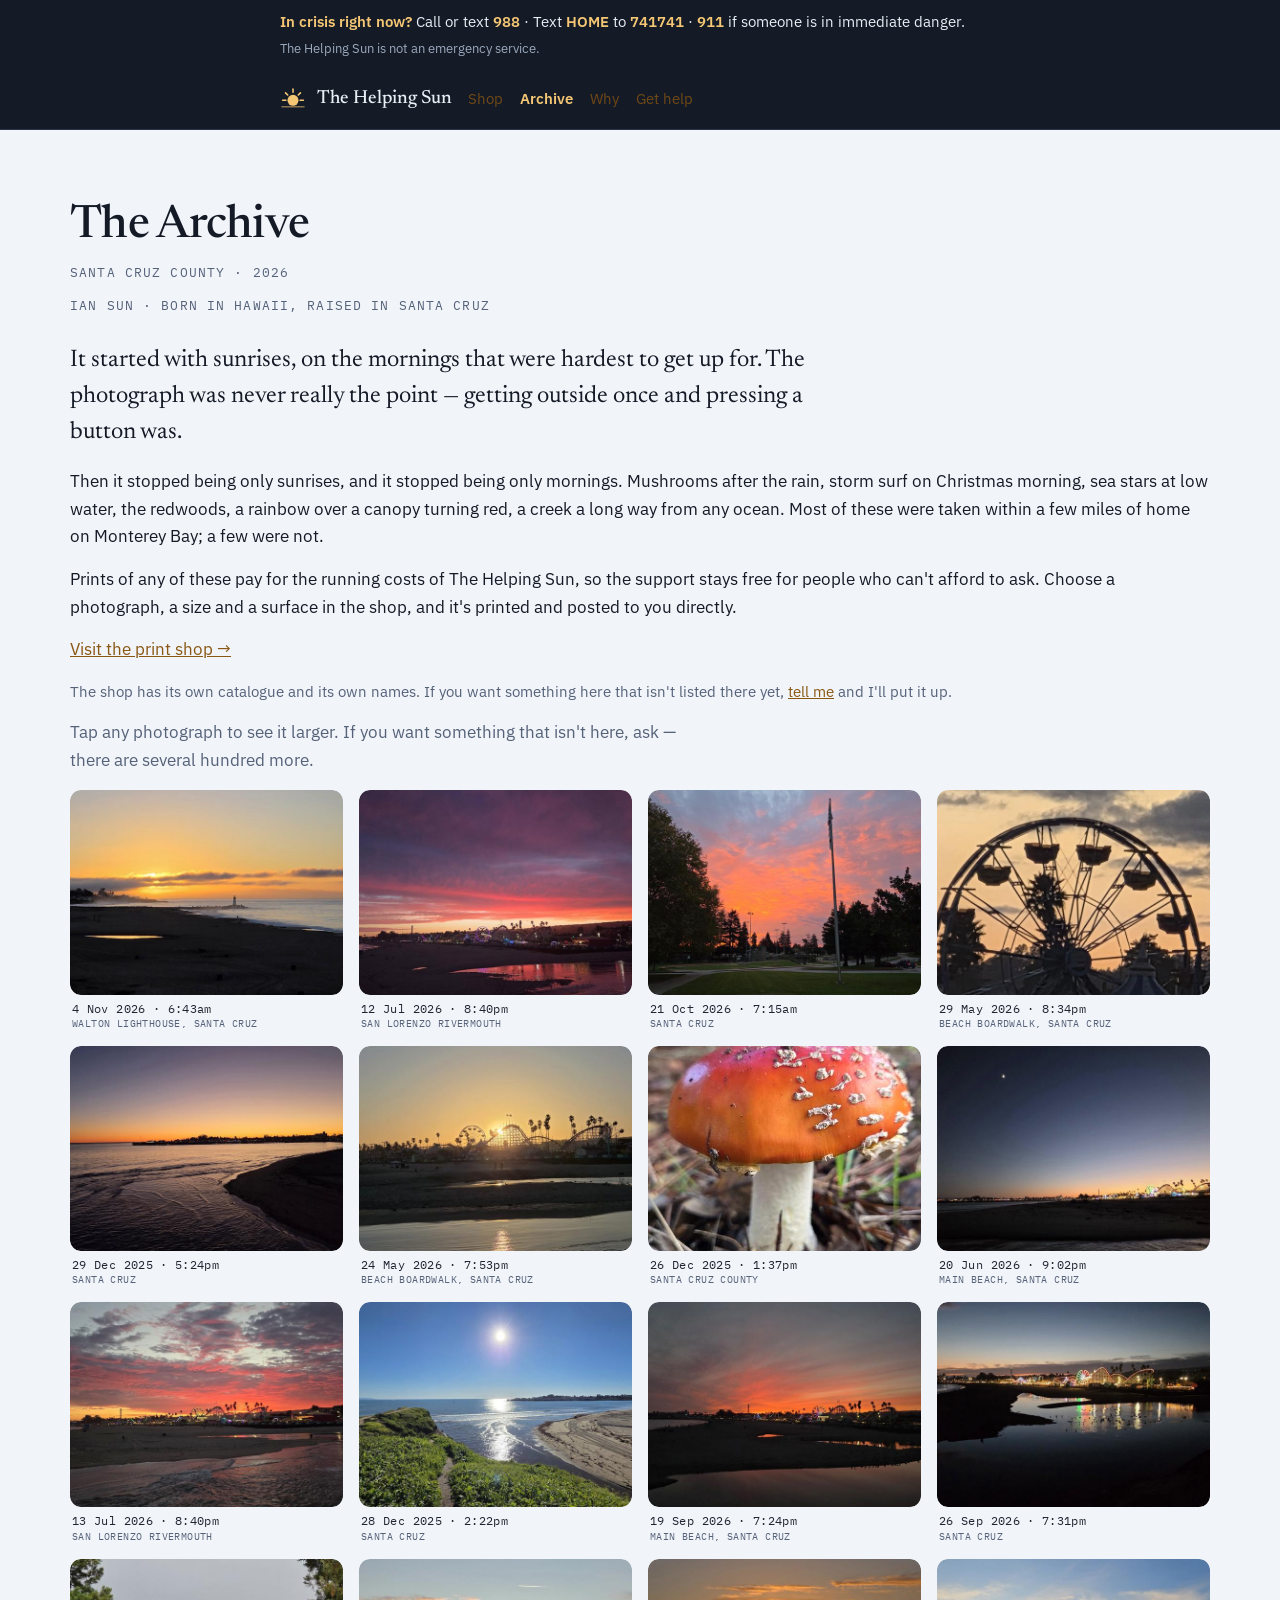
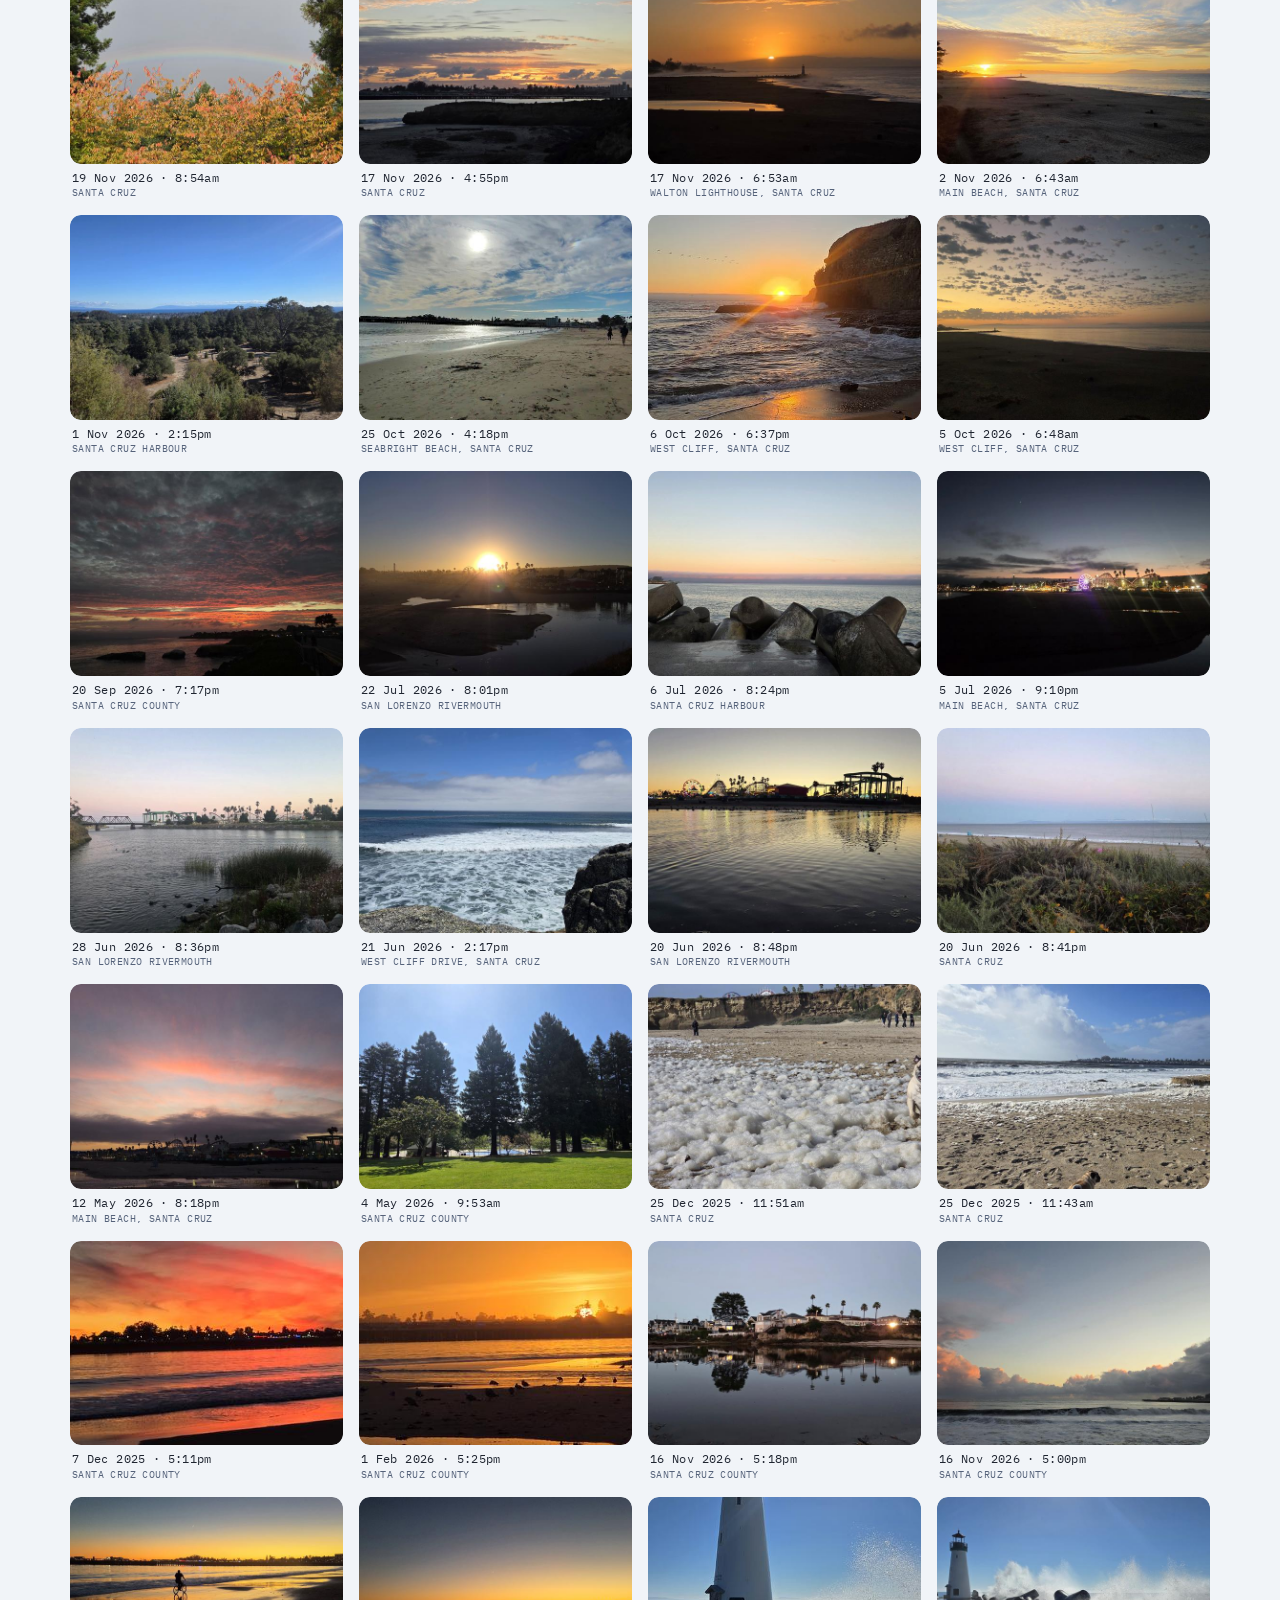
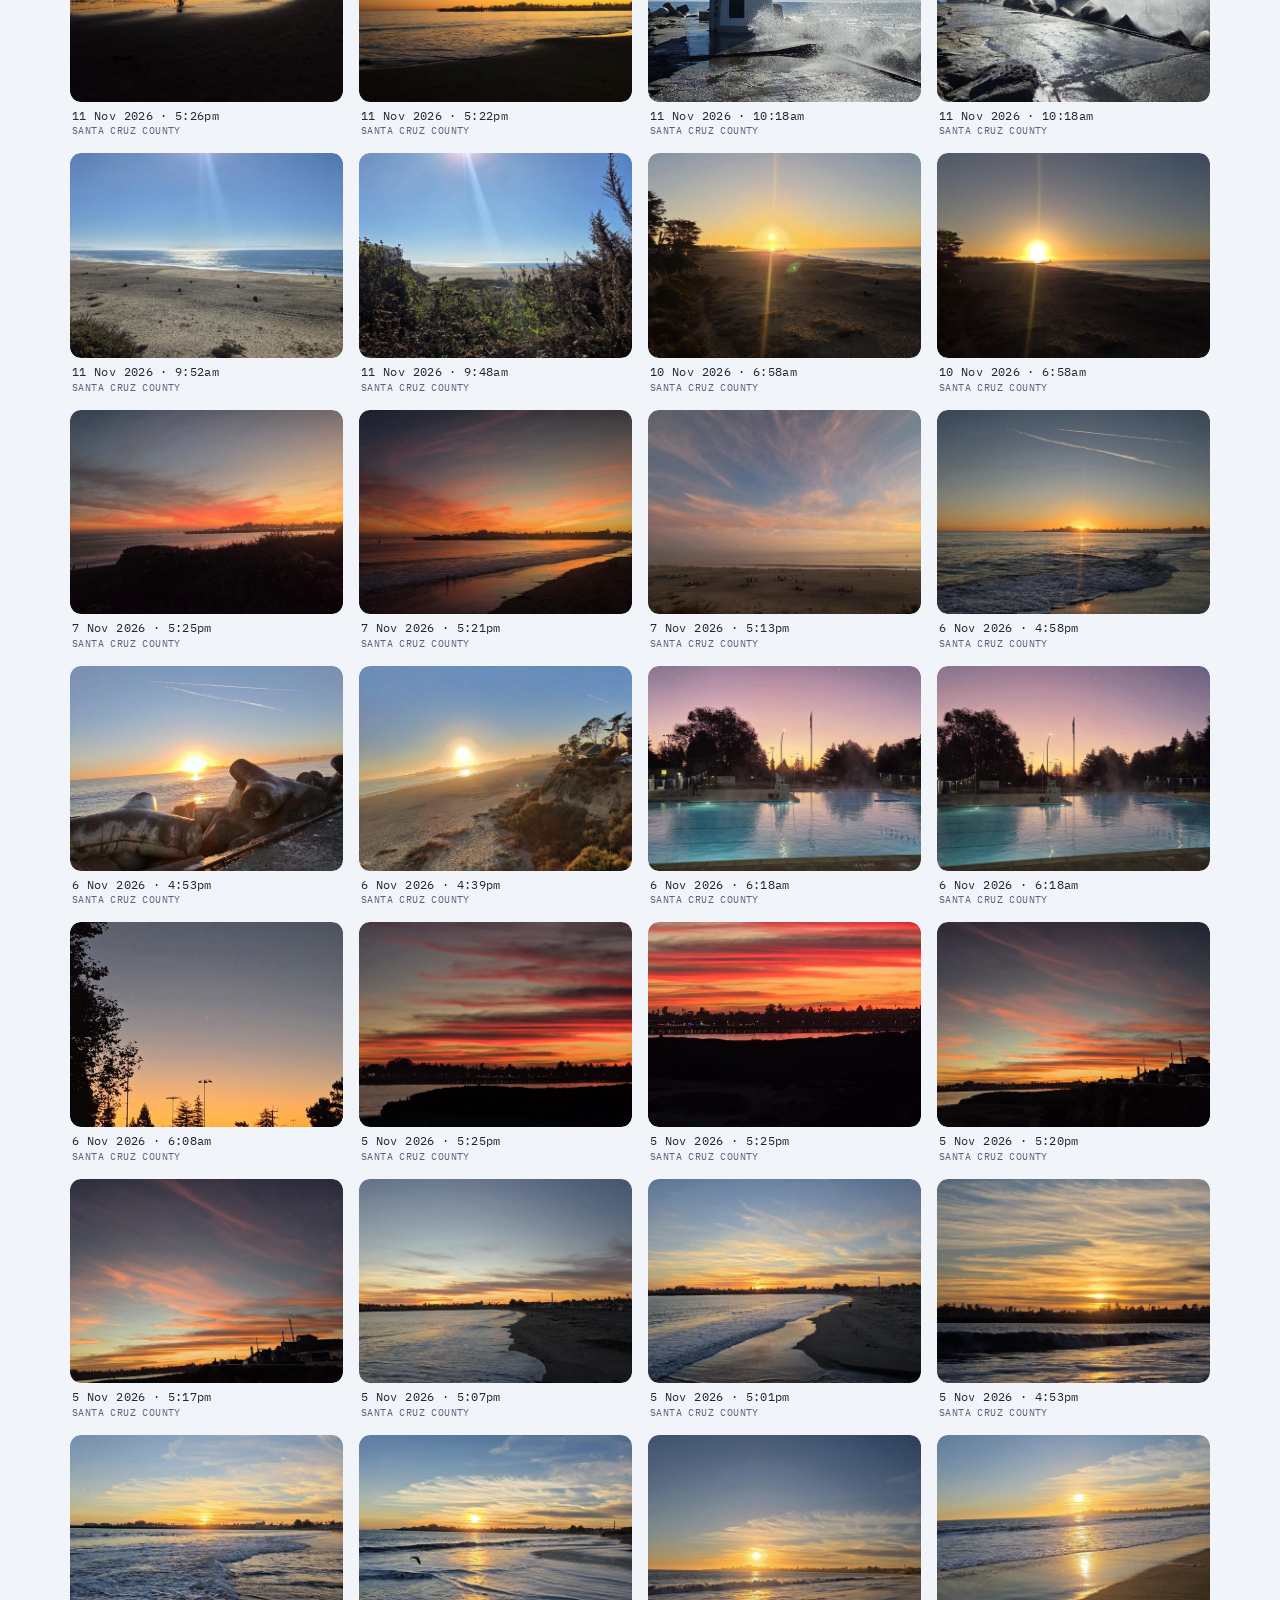
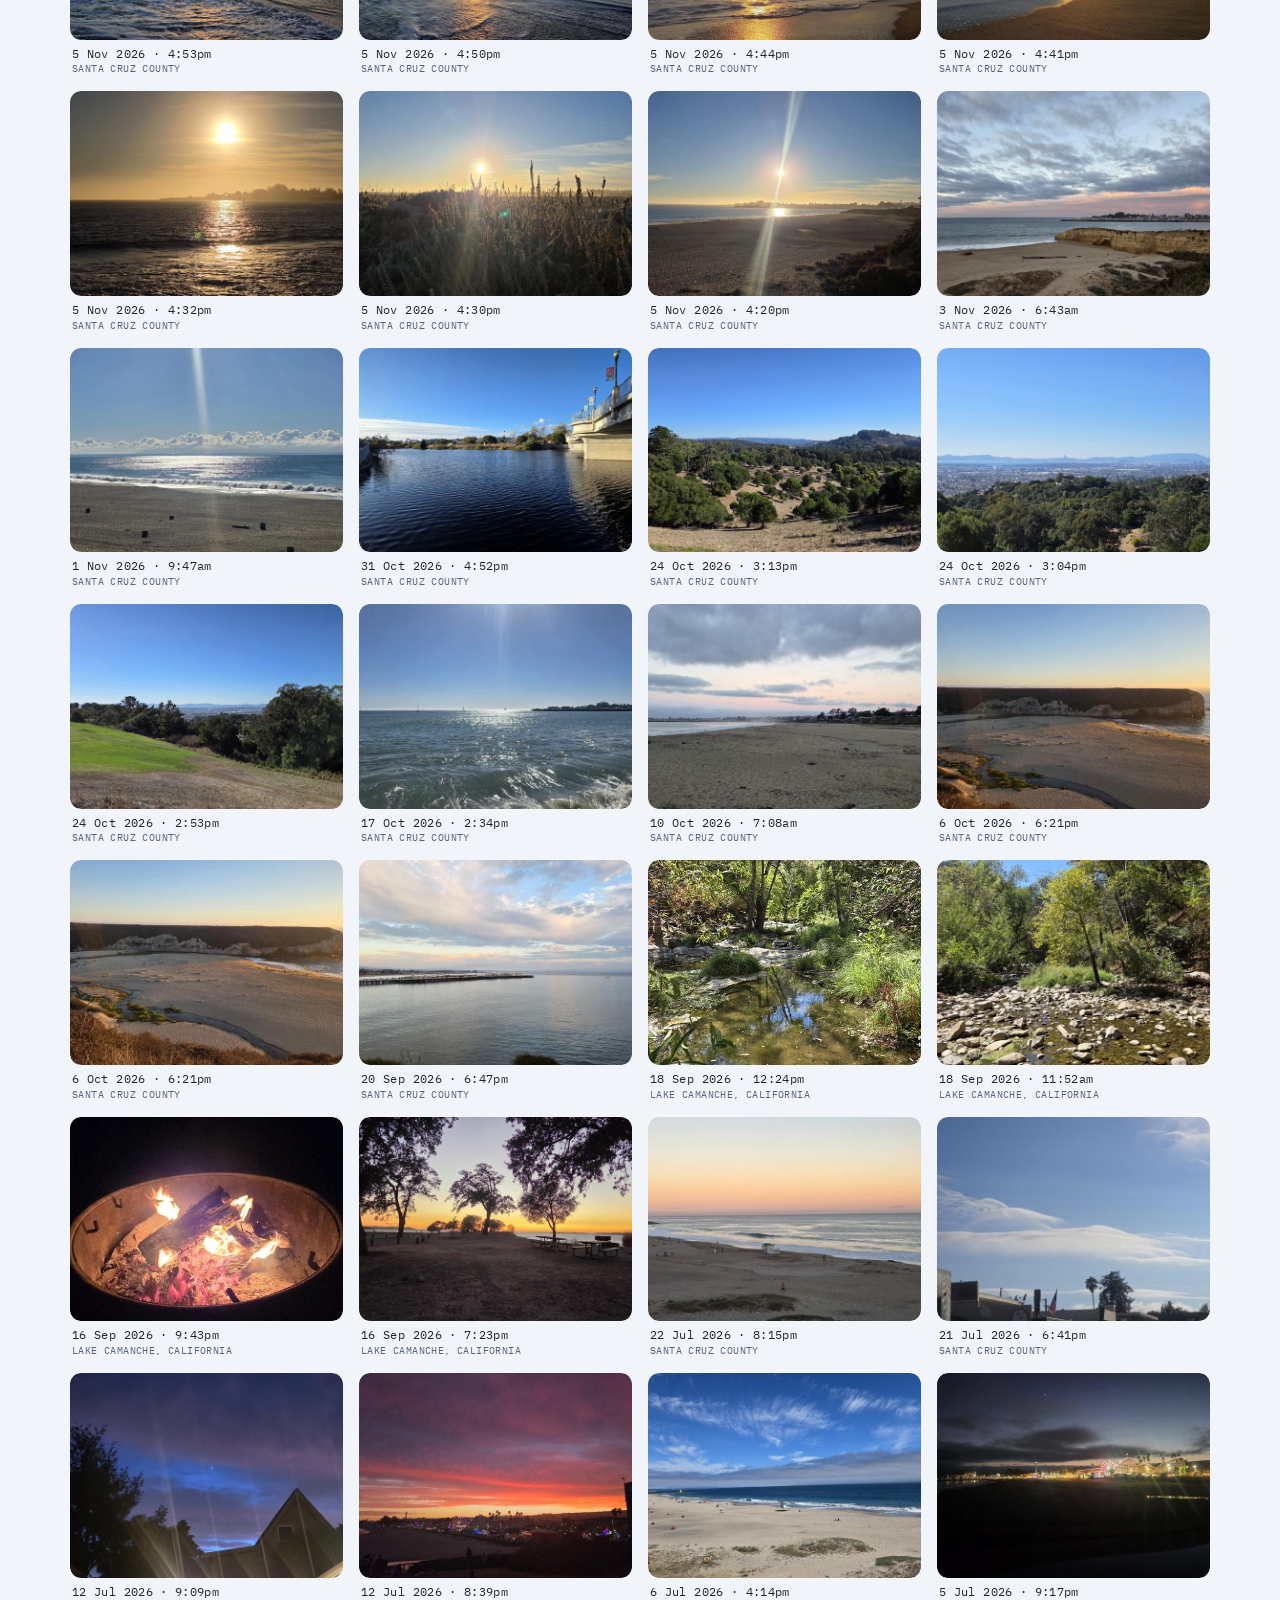
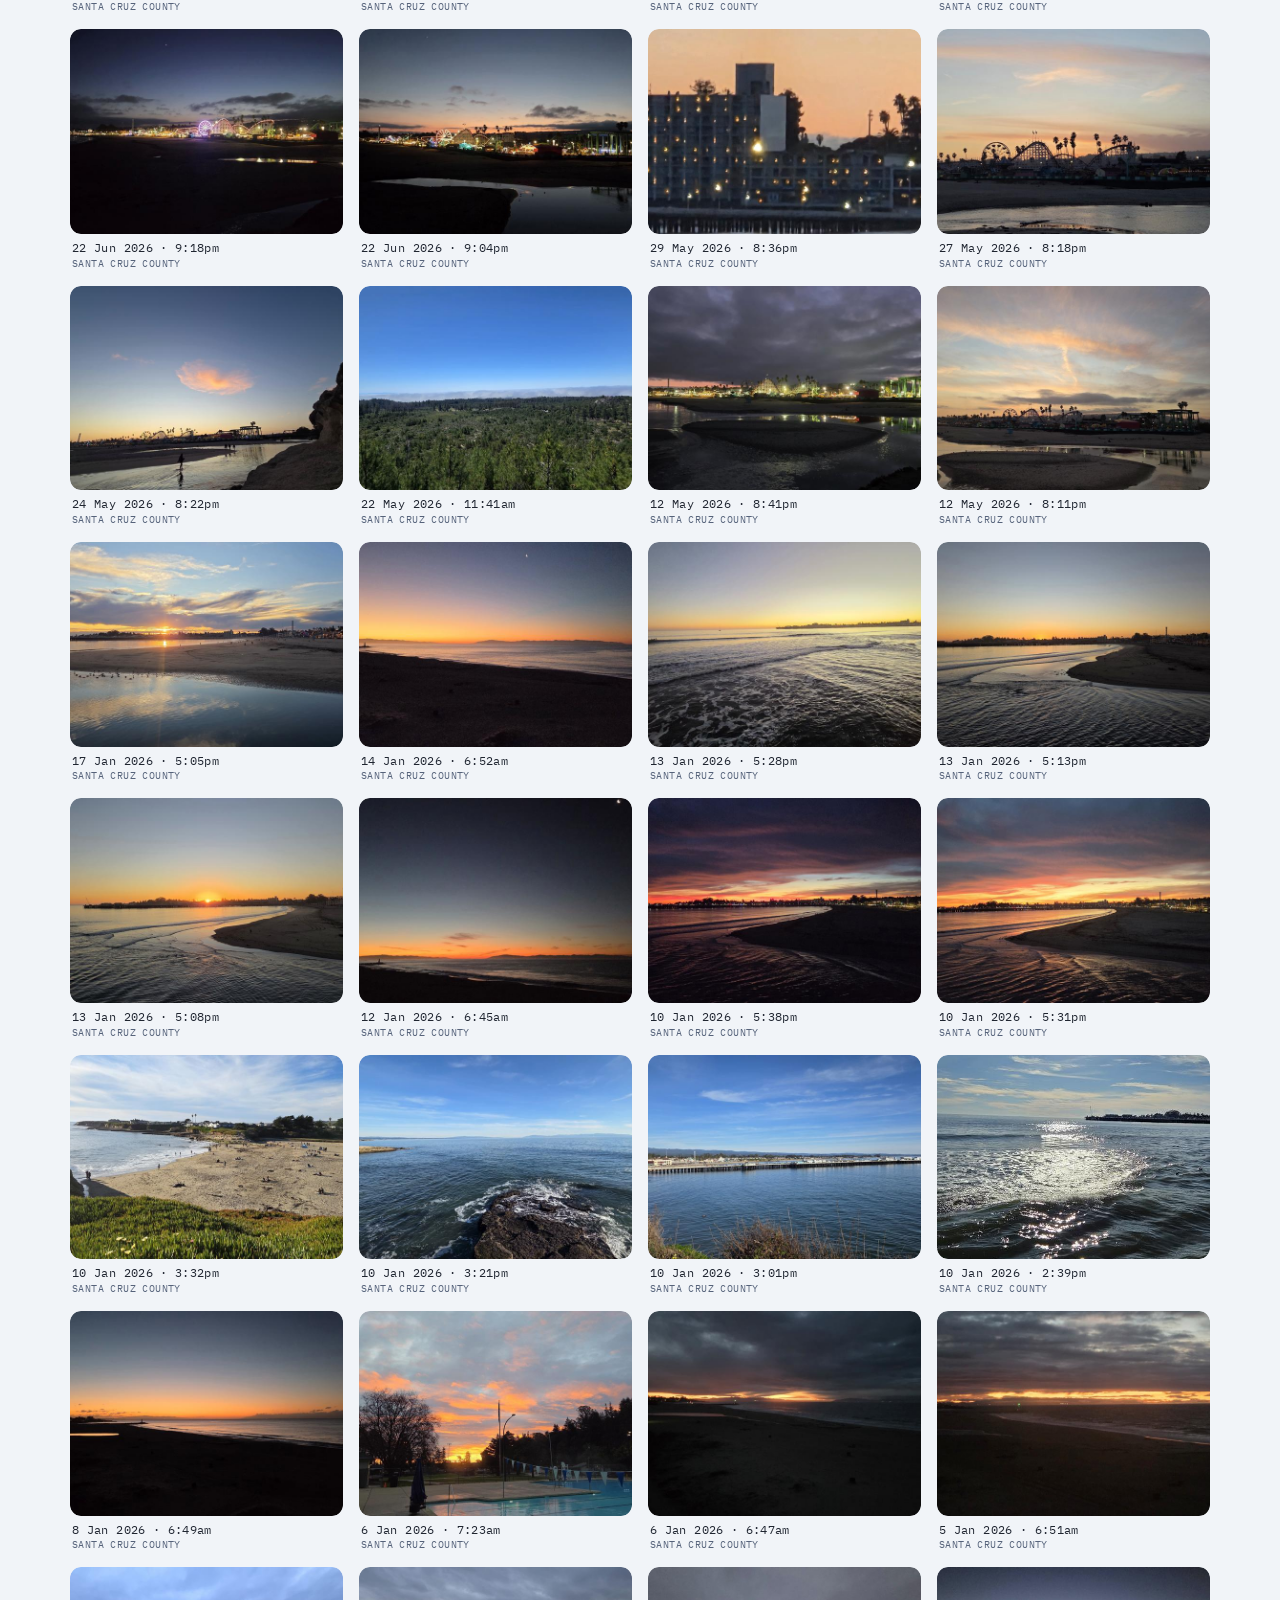
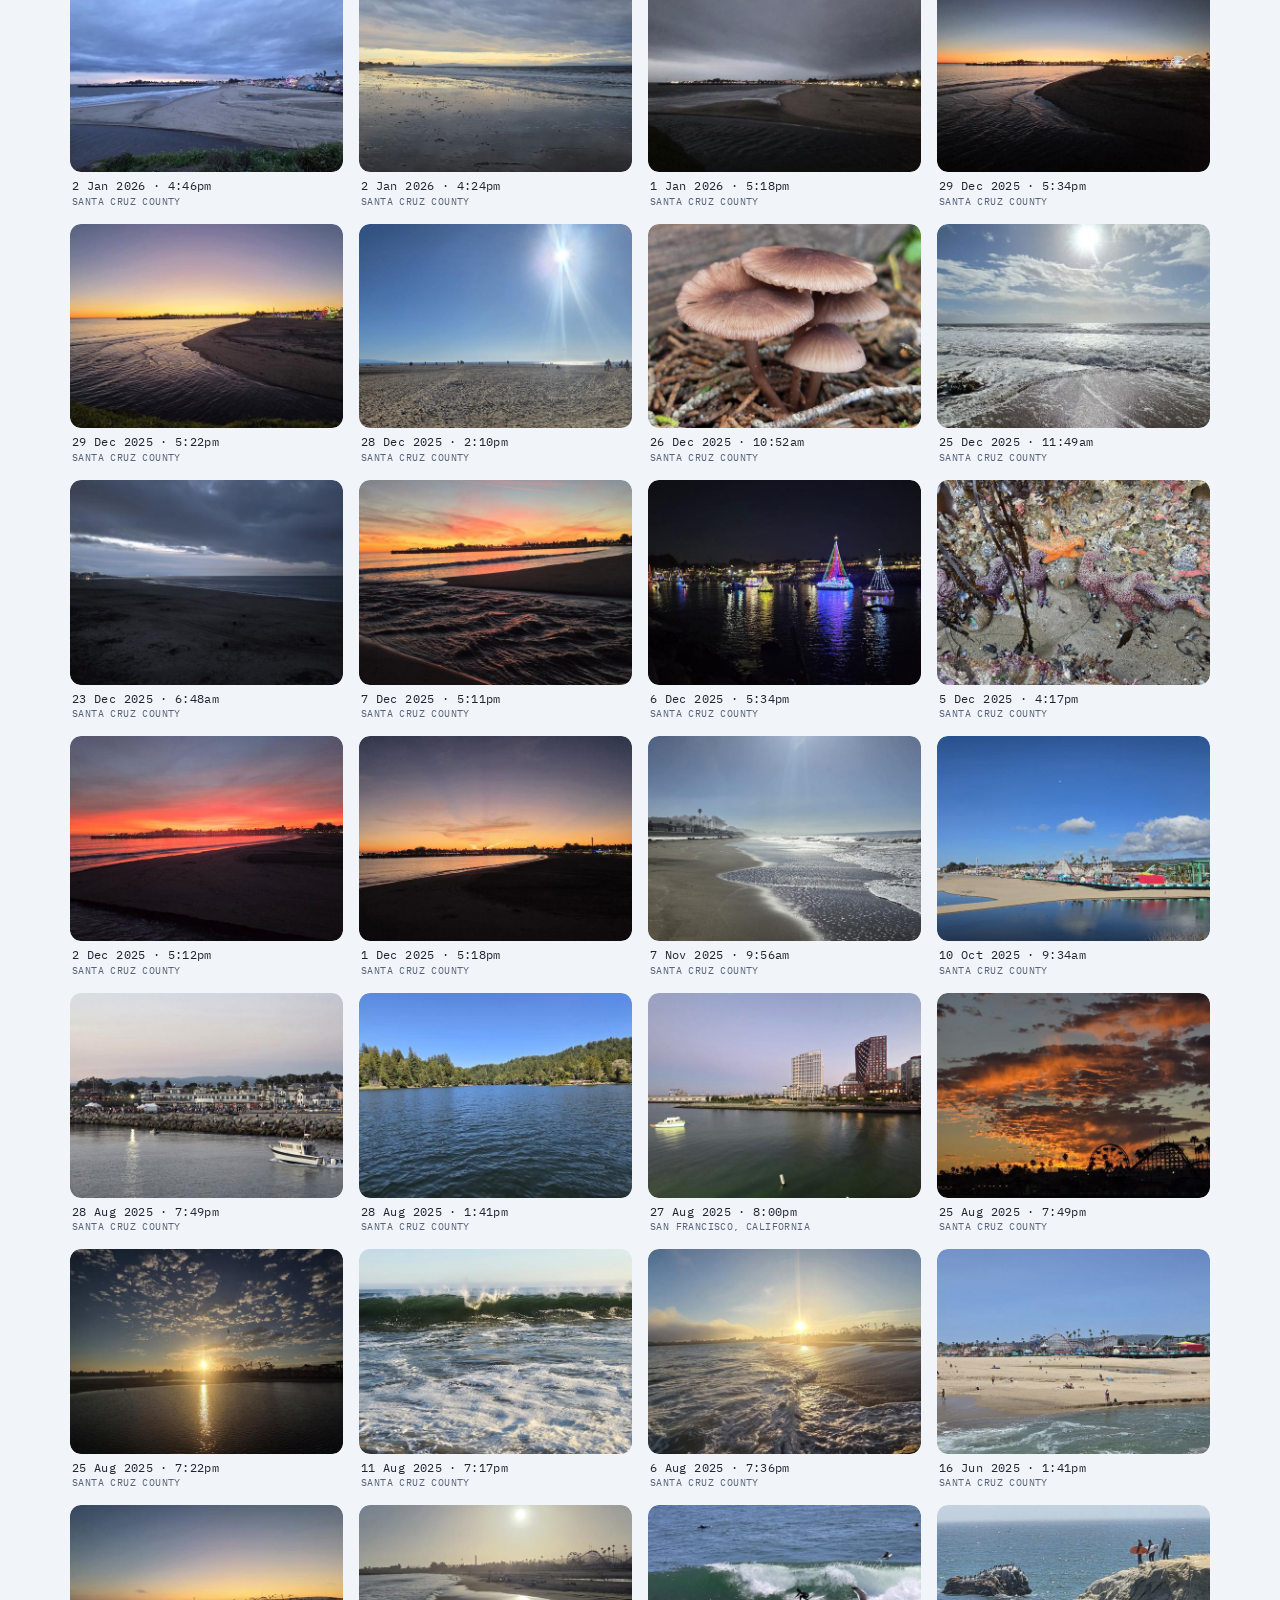
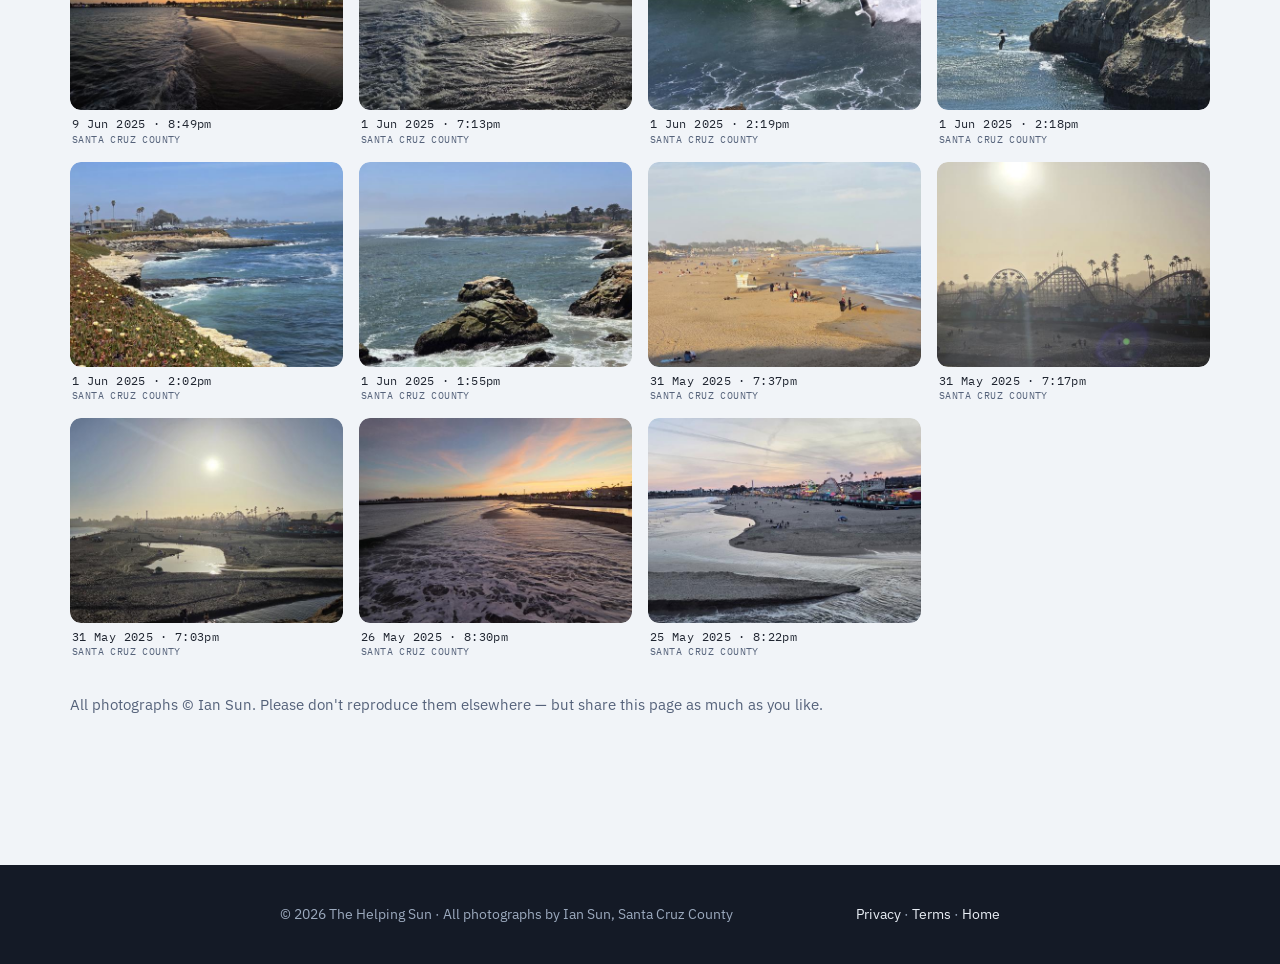
==== commit cf7c301e: "Lay the archive out as a uniform two-up grid The archive used CSS column masonry, which let the 11 p" ====
--- a/site/prints.html
+++ b/site/prints.html
@@ -29,16 +29,26 @@
 .prices th,.prices td{text-align:left;padding:10px 12px;border-bottom:1px solid var(--line)}
 .prices th{font-family:var(--ff-mono);font-size:11.5px;letter-spacing:.1em;text-transform:uppercase;color:var(--muted);font-weight:500}
 .prices td:last-child{text-align:right;font-variant-numeric:tabular-nums;white-space:nowrap}
-.grid{columns:3 300px;column-gap:16px;margin-top:10px}
-.shot{break-inside:avoid;margin:0 0 16px;display:block}
+/* A real grid, not masonry columns. Masonry let the 11 portrait photographs
+   run to full height while the 136 landscape ones sat small, and on a phone
+   it collapsed to one tall column. Uniform 4:3 tiles, two across on a phone,
+   put every photograph on the same footing. */
+.grid{display:grid;grid-template-columns:repeat(2,1fr);gap:10px 9px;margin-top:10px}
+@media (min-width:700px){.grid{grid-template-columns:repeat(3,1fr);gap:15px}}
+@media (min-width:1080px){.grid{grid-template-columns:repeat(4,1fr);gap:16px}}
+.shot{margin:0;display:block;min-width:0}
 .shot-btn{display:block;padding:0;border:0;background:none;cursor:zoom-in;width:100%;border-radius:11px;
   overflow:hidden;line-height:0}
-.shot-btn img{width:100%;height:auto;border-radius:11px;background:var(--surface);
+.shot-btn img{width:100%;height:auto;aspect-ratio:4/3;object-fit:cover;
+  border-radius:11px;background:var(--surface);
   transition:transform .35s ease, filter .35s ease}
 .shot-btn:hover img{transform:scale(1.025);filter:brightness(1.05)}
-.shot figcaption{display:flex;flex-wrap:wrap;gap:3px 12px;align-items:baseline;padding:9px 2px 0}
-.shot .t{font-family:var(--ff-display);font-size:17px}
-.shot .w{font-family:var(--ff-mono);font-size:11.5px;letter-spacing:.05em;color:var(--muted);text-transform:uppercase}
+.shot figcaption{display:block;padding:6px 2px 0;line-height:1.3}
+.shot .t{font-family:var(--ff-mono);font-size:11px;letter-spacing:.03em;display:block;opacity:.95}
+.shot .w{font-family:var(--ff-mono);font-size:9.5px;letter-spacing:.04em;color:var(--muted);
+  text-transform:uppercase;display:block;margin-top:1px;white-space:nowrap;
+  overflow:hidden;text-overflow:ellipsis}
+@media (min-width:700px){.shot .t{font-size:12px}.shot .w{font-size:10px}}
 .shot{position:relative}
 @media (max-width:520px){}
 dialog.lb{border:0;padding:0;background:#070B12;max-width:100vw;max-height:100vh;width:100%;height:100%}
@@ -81,7 +91,7 @@
       The Helping Sun
     </a>
     <nav class="nav nav--min">
-      <a href="/shop">Shop</a>
+      <a href="https://ian-sun.pixels.com/shop" target="_blank" rel="noopener">Shop</a>
       <a href="/prints" aria-current="page">Archive</a>
       <a href="/#story">Why</a>
       <a href="/#areas">Get help</a>
@@ -101,7 +111,7 @@
 
 <p>Prints of any of these pay for the running costs of The Helping Sun, so the support stays free for people who can't afford to ask. Choose a photograph, a size and a surface in the shop, and it's printed and posted to you directly.</p>
 
-<p><a class="btn" href="https://ian-sun.pixels.com/">Visit the print shop &rarr;</a></p>
+<p><a class="btn" href="https://ian-sun.pixels.com/shop" target="_blank" rel="noopener">Visit the print shop &rarr;</a></p>
 
 <p style="color:var(--muted);font-size:15px">The shop has its own catalogue and its own names. If you want something here that isn't listed there yet, <a href="/#ask">tell me</a> and I'll put it up.</p>
 
@@ -112,883 +122,883 @@
         <button type="button" class="shot-btn" aria-label="Enlarge photograph from 4 November 2026, 6:43 am">
           <img src="gallery/20261104_064349-t.jpg" alt="Photograph taken 4 November 2026, 6:43 am at Walton Lighthouse, Santa Cruz" loading="lazy" width="760" height="428">
         </button>
-        <figcaption><span class="t">4 November 2026, 6:43 am</span><span class="w">Walton Lighthouse, Santa Cruz</span></figcaption>
+        <figcaption><span class="t">4 Nov 2026 · 6:43am</span><span class="w">Walton Lighthouse, Santa Cruz</span></figcaption>
       </figure>
       <figure class="shot" data-slug="20260712_204036" data-title="12 July 2026, 8:40 pm" data-when="12 July 2026, 8:40 pm" data-place="San Lorenzo Rivermouth">
         <button type="button" class="shot-btn" aria-label="Enlarge photograph from 12 July 2026, 8:40 pm">
           <img src="gallery/20260712_204036-t.jpg" alt="Photograph taken 12 July 2026, 8:40 pm at San Lorenzo Rivermouth" loading="lazy" width="760" height="428">
         </button>
-        <figcaption><span class="t">12 July 2026, 8:40 pm</span><span class="w">San Lorenzo Rivermouth</span></figcaption>
+        <figcaption><span class="t">12 Jul 2026 · 8:40pm</span><span class="w">San Lorenzo Rivermouth</span></figcaption>
       </figure>
       <figure class="shot" data-slug="20261021_071526" data-title="21 October 2026, 7:15 am" data-when="21 October 2026, 7:15 am" data-place="Santa Cruz">
         <button type="button" class="shot-btn" aria-label="Enlarge photograph from 21 October 2026, 7:15 am">
           <img src="gallery/20261021_071526-t.jpg" alt="Photograph taken 21 October 2026, 7:15 am at Santa Cruz" loading="lazy" width="760" height="428">
         </button>
-        <figcaption><span class="t">21 October 2026, 7:15 am</span><span class="w">Santa Cruz</span></figcaption>
+        <figcaption><span class="t">21 Oct 2026 · 7:15am</span><span class="w">Santa Cruz</span></figcaption>
       </figure>
       <figure class="shot" data-slug="20260529_203449" data-title="29 May 2026, 8:34 pm" data-when="29 May 2026, 8:34 pm" data-place="Beach Boardwalk, Santa Cruz">
         <button type="button" class="shot-btn" aria-label="Enlarge photograph from 29 May 2026, 8:34 pm">
           <img src="gallery/20260529_203449-t.jpg" alt="Photograph taken 29 May 2026, 8:34 pm at Beach Boardwalk, Santa Cruz" loading="lazy" width="760" height="428">
         </button>
-        <figcaption><span class="t">29 May 2026, 8:34 pm</span><span class="w">Beach Boardwalk, Santa Cruz</span></figcaption>
+        <figcaption><span class="t">29 May 2026 · 8:34pm</span><span class="w">Beach Boardwalk, Santa Cruz</span></figcaption>
       </figure>
       <figure class="shot" data-slug="20251229_172403" data-title="29 December 2025, 5:24 pm" data-when="29 December 2025, 5:24 pm" data-place="Santa Cruz">
         <button type="button" class="shot-btn" aria-label="Enlarge photograph from 29 December 2025, 5:24 pm">
           <img src="gallery/20251229_172403-t.jpg" alt="Photograph taken 29 December 2025, 5:24 pm at Santa Cruz" loading="lazy" width="760" height="428">
         </button>
-        <figcaption><span class="t">29 December 2025, 5:24 pm</span><span class="w">Santa Cruz</span></figcaption>
+        <figcaption><span class="t">29 Dec 2025 · 5:24pm</span><span class="w">Santa Cruz</span></figcaption>
       </figure>
       <figure class="shot" data-slug="20260524_195347" data-title="24 May 2026, 7:53 pm" data-when="24 May 2026, 7:53 pm" data-place="Beach Boardwalk, Santa Cruz">
         <button type="button" class="shot-btn" aria-label="Enlarge photograph from 24 May 2026, 7:53 pm">
           <img src="gallery/20260524_195347-t.jpg" alt="Photograph taken 24 May 2026, 7:53 pm at Beach Boardwalk, Santa Cruz" loading="lazy" width="760" height="428">
         </button>
-        <figcaption><span class="t">24 May 2026, 7:53 pm</span><span class="w">Beach Boardwalk, Santa Cruz</span></figcaption>
+        <figcaption><span class="t">24 May 2026 · 7:53pm</span><span class="w">Beach Boardwalk, Santa Cruz</span></figcaption>
       </figure>
       <figure class="shot" data-slug="20251226_133752" data-title="26 December 2025, 1:37 pm" data-when="26 December 2025, 1:37 pm" data-place="Santa Cruz County">
         <button type="button" class="shot-btn" aria-label="Enlarge photograph from 26 December 2025, 1:37 pm">
           <img src="gallery/20251226_133752-t.jpg" alt="Photograph taken 26 December 2025, 1:37 pm at Santa Cruz County" loading="lazy" width="428" height="760">
         </button>
-        <figcaption><span class="t">26 December 2025, 1:37 pm</span><span class="w">Santa Cruz County</span></figcaption>
+        <figcaption><span class="t">26 Dec 2025 · 1:37pm</span><span class="w">Santa Cruz County</span></figcaption>
       </figure>
       <figure class="shot" data-slug="20260620_210208" data-title="20 June 2026, 9:02 pm" data-when="20 June 2026, 9:02 pm" data-place="Main Beach, Santa Cruz">
         <button type="button" class="shot-btn" aria-label="Enlarge photograph from 20 June 2026, 9:02 pm">
           <img src="gallery/20260620_210208-t.jpg" alt="Photograph taken 20 June 2026, 9:02 pm at Main Beach, Santa Cruz" loading="lazy" width="760" height="428">
         </button>
-        <figcaption><span class="t">20 June 2026, 9:02 pm</span><span class="w">Main Beach, Santa Cruz</span></figcaption>
+        <figcaption><span class="t">20 Jun 2026 · 9:02pm</span><span class="w">Main Beach, Santa Cruz</span></figcaption>
       </figure>
       <figure class="shot" data-slug="20260713_204007" data-title="13 July 2026, 8:40 pm" data-when="13 July 2026, 8:40 pm" data-place="San Lorenzo Rivermouth">
         <button type="button" class="shot-btn" aria-label="Enlarge photograph from 13 July 2026, 8:40 pm">
           <img src="gallery/20260713_204007-t.jpg" alt="Photograph taken 13 July 2026, 8:40 pm at San Lorenzo Rivermouth" loading="lazy" width="760" height="428">
         </button>
-        <figcaption><span class="t">13 July 2026, 8:40 pm</span><span class="w">San Lorenzo Rivermouth</span></figcaption>
+        <figcaption><span class="t">13 Jul 2026 · 8:40pm</span><span class="w">San Lorenzo Rivermouth</span></figcaption>
       </figure>
       <figure class="shot" data-slug="20251228_142219" data-title="28 December 2025, 2:22 pm" data-when="28 December 2025, 2:22 pm" data-place="Santa Cruz">
         <button type="button" class="shot-btn" aria-label="Enlarge photograph from 28 December 2025, 2:22 pm">
           <img src="gallery/20251228_142219-t.jpg" alt="Photograph taken 28 December 2025, 2:22 pm at Santa Cruz" loading="lazy" width="760" height="428">
         </button>
-        <figcaption><span class="t">28 December 2025, 2:22 pm</span><span class="w">Santa Cruz</span></figcaption>
+        <figcaption><span class="t">28 Dec 2025 · 2:22pm</span><span class="w">Santa Cruz</span></figcaption>
       </figure>
       <figure class="shot" data-slug="20260919_192400" data-title="19 September 2026, 7:24 pm" data-when="19 September 2026, 7:24 pm" data-place="Main Beach, Santa Cruz">
         <button type="button" class="shot-btn" aria-label="Enlarge photograph from 19 September 2026, 7:24 pm">
           <img src="gallery/20260919_192400-t.jpg" alt="Photograph taken 19 September 2026, 7:24 pm at Main Beach, Santa Cruz" loading="lazy" width="760" height="428">
         </button>
-        <figcaption><span class="t">19 September 2026, 7:24 pm</span><span class="w">Main Beach, Santa Cruz</span></figcaption>
+        <figcaption><span class="t">19 Sep 2026 · 7:24pm</span><span class="w">Main Beach, Santa Cruz</span></figcaption>
       </figure>
       <figure class="shot" data-slug="20260926_193109" data-title="26 September 2026, 7:31 pm" data-when="26 September 2026, 7:31 pm" data-place="Santa Cruz">
         <button type="button" class="shot-btn" aria-label="Enlarge photograph from 26 September 2026, 7:31 pm">
           <img src="gallery/20260926_193109-t.jpg" alt="Photograph taken 26 September 2026, 7:31 pm at Santa Cruz" loading="lazy" width="760" height="428">
         </button>
-        <figcaption><span class="t">26 September 2026, 7:31 pm</span><span class="w">Santa Cruz</span></figcaption>
+        <figcaption><span class="t">26 Sep 2026 · 7:31pm</span><span class="w">Santa Cruz</span></figcaption>
       </figure>
       <figure class="shot" data-slug="20261119_085425" data-title="19 November 2026, 8:54 am" data-when="19 November 2026, 8:54 am" data-place="Santa Cruz">
         <button type="button" class="shot-btn" aria-label="Enlarge photograph from 19 November 2026, 8:54 am">
           <img src="gallery/20261119_085425-t.jpg" alt="Photograph taken 19 November 2026, 8:54 am at Santa Cruz" loading="lazy" width="760" height="428">
         </button>
-        <figcaption><span class="t">19 November 2026, 8:54 am</span><span class="w">Santa Cruz</span></figcaption>
+        <figcaption><span class="t">19 Nov 2026 · 8:54am</span><span class="w">Santa Cruz</span></figcaption>
       </figure>
       <figure class="shot" data-slug="20261117_165552" data-title="17 November 2026, 4:55 pm" data-when="17 November 2026, 4:55 pm" data-place="Santa Cruz">
         <button type="button" class="shot-btn" aria-label="Enlarge photograph from 17 November 2026, 4:55 pm">
           <img src="gallery/20261117_165552-t.jpg" alt="Photograph taken 17 November 2026, 4:55 pm at Santa Cruz" loading="lazy" width="760" height="428">
         </button>
-        <figcaption><span class="t">17 November 2026, 4:55 pm</span><span class="w">Santa Cruz</span></figcaption>
+        <figcaption><span class="t">17 Nov 2026 · 4:55pm</span><span class="w">Santa Cruz</span></figcaption>
       </figure>
       <figure class="shot" data-slug="20261117_065329" data-title="17 November 2026, 6:53 am" data-when="17 November 2026, 6:53 am" data-place="Walton Lighthouse, Santa Cruz">
         <button type="button" class="shot-btn" aria-label="Enlarge photograph from 17 November 2026, 6:53 am">
           <img src="gallery/20261117_065329-t.jpg" alt="Photograph taken 17 November 2026, 6:53 am at Walton Lighthouse, Santa Cruz" loading="lazy" width="760" height="428">
         </button>
-        <figcaption><span class="t">17 November 2026, 6:53 am</span><span class="w">Walton Lighthouse, Santa Cruz</span></figcaption>
+        <figcaption><span class="t">17 Nov 2026 · 6:53am</span><span class="w">Walton Lighthouse, Santa Cruz</span></figcaption>
       </figure>
       <figure class="shot" data-slug="20261102_064330" data-title="2 November 2026, 6:43 am" data-when="2 November 2026, 6:43 am" data-place="Main Beach, Santa Cruz">
         <button type="button" class="shot-btn" aria-label="Enlarge photograph from 2 November 2026, 6:43 am">
           <img src="gallery/20261102_064330-t.jpg" alt="Photograph taken 2 November 2026, 6:43 am at Main Beach, Santa Cruz" loading="lazy" width="760" height="428">
         </button>
-        <figcaption><span class="t">2 November 2026, 6:43 am</span><span class="w">Main Beach, Santa Cruz</span></figcaption>
+        <figcaption><span class="t">2 Nov 2026 · 6:43am</span><span class="w">Main Beach, Santa Cruz</span></figcaption>
       </figure>
       <figure class="shot" data-slug="20261101_141550" data-title="1 November 2026, 2:15 pm" data-when="1 November 2026, 2:15 pm" data-place="Santa Cruz Harbour">
         <button type="button" class="shot-btn" aria-label="Enlarge photograph from 1 November 2026, 2:15 pm">
           <img src="gallery/20261101_141550-t.jpg" alt="Photograph taken 1 November 2026, 2:15 pm at Santa Cruz Harbour" loading="lazy" width="760" height="428">
         </button>
-        <figcaption><span class="t">1 November 2026, 2:15 pm</span><span class="w">Santa Cruz Harbour</span></figcaption>
+        <figcaption><span class="t">1 Nov 2026 · 2:15pm</span><span class="w">Santa Cruz Harbour</span></figcaption>
       </figure>
       <figure class="shot" data-slug="20261025_161822" data-title="25 October 2026, 4:18 pm" data-when="25 October 2026, 4:18 pm" data-place="Seabright Beach, Santa Cruz">
         <button type="button" class="shot-btn" aria-label="Enlarge photograph from 25 October 2026, 4:18 pm">
           <img src="gallery/20261025_161822-t.jpg" alt="Photograph taken 25 October 2026, 4:18 pm at Seabright Beach, Santa Cruz" loading="lazy" width="570" height="760">
         </button>
-        <figcaption><span class="t">25 October 2026, 4:18 pm</span><span class="w">Seabright Beach, Santa Cruz</span></figcaption>
+        <figcaption><span class="t">25 Oct 2026 · 4:18pm</span><span class="w">Seabright Beach, Santa Cruz</span></figcaption>
       </figure>
       <figure class="shot" data-slug="20261006_183721" data-title="6 October 2026, 6:37 pm" data-when="6 October 2026, 6:37 pm" data-place="West Cliff, Santa Cruz">
         <button type="button" class="shot-btn" aria-label="Enlarge photograph from 6 October 2026, 6:37 pm">
           <img src="gallery/20261006_183721-t.jpg" alt="Photograph taken 6 October 2026, 6:37 pm at West Cliff, Santa Cruz" loading="lazy" width="428" height="760">
         </button>
-        <figcaption><span class="t">6 October 2026, 6:37 pm</span><span class="w">West Cliff, Santa Cruz</span></figcaption>
+        <figcaption><span class="t">6 Oct 2026 · 6:37pm</span><span class="w">West Cliff, Santa Cruz</span></figcaption>
       </figure>
       <figure class="shot" data-slug="20261005_064839" data-title="5 October 2026, 6:48 am" data-when="5 October 2026, 6:48 am" data-place="West Cliff, Santa Cruz">
         <button type="button" class="shot-btn" aria-label="Enlarge photograph from 5 October 2026, 6:48 am">
           <img src="gallery/20261005_064839-t.jpg" alt="Photograph taken 5 October 2026, 6:48 am at West Cliff, Santa Cruz" loading="lazy" width="760" height="428">
         </button>
-        <figcaption><span class="t">5 October 2026, 6:48 am</span><span class="w">West Cliff, Santa Cruz</span></figcaption>
+        <figcaption><span class="t">5 Oct 2026 · 6:48am</span><span class="w">West Cliff, Santa Cruz</span></figcaption>
       </figure>
       <figure class="shot" data-slug="20260920_191704" data-title="20 September 2026, 7:17 pm" data-when="20 September 2026, 7:17 pm" data-place="Santa Cruz County">
         <button type="button" class="shot-btn" aria-label="Enlarge photograph from 20 September 2026, 7:17 pm">
           <img src="gallery/20260920_191704-t.jpg" alt="Photograph taken 20 September 2026, 7:17 pm at Santa Cruz County" loading="lazy" width="760" height="428">
         </button>
-        <figcaption><span class="t">20 September 2026, 7:17 pm</span><span class="w">Santa Cruz County</span></figcaption>
+        <figcaption><span class="t">20 Sep 2026 · 7:17pm</span><span class="w">Santa Cruz County</span></figcaption>
       </figure>
       <figure class="shot" data-slug="20260722_200159" data-title="22 July 2026, 8:01 pm" data-when="22 July 2026, 8:01 pm" data-place="San Lorenzo Rivermouth">
         <button type="button" class="shot-btn" aria-label="Enlarge photograph from 22 July 2026, 8:01 pm">
           <img src="gallery/20260722_200159-t.jpg" alt="Photograph taken 22 July 2026, 8:01 pm at San Lorenzo Rivermouth" loading="lazy" width="760" height="428">
         </button>
-        <figcaption><span class="t">22 July 2026, 8:01 pm</span><span class="w">San Lorenzo Rivermouth</span></figcaption>
+        <figcaption><span class="t">22 Jul 2026 · 8:01pm</span><span class="w">San Lorenzo Rivermouth</span></figcaption>
       </figure>
       <figure class="shot" data-slug="20260706_202420" data-title="6 July 2026, 8:24 pm" data-when="6 July 2026, 8:24 pm" data-place="Santa Cruz Harbour">
         <button type="button" class="shot-btn" aria-label="Enlarge photograph from 6 July 2026, 8:24 pm">
           <img src="gallery/20260706_202420-t.jpg" alt="Photograph taken 6 July 2026, 8:24 pm at Santa Cruz Harbour" loading="lazy" width="760" height="428">
         </button>
-        <figcaption><span class="t">6 July 2026, 8:24 pm</span><span class="w">Santa Cruz Harbour</span></figcaption>
+        <figcaption><span class="t">6 Jul 2026 · 8:24pm</span><span class="w">Santa Cruz Harbour</span></figcaption>
       </figure>
       <figure class="shot" data-slug="20260705_211058" data-title="5 July 2026, 9:10 pm" data-when="5 July 2026, 9:10 pm" data-place="Main Beach, Santa Cruz">
         <button type="button" class="shot-btn" aria-label="Enlarge photograph from 5 July 2026, 9:10 pm">
           <img src="gallery/20260705_211058-t.jpg" alt="Photograph taken 5 July 2026, 9:10 pm at Main Beach, Santa Cruz" loading="lazy" width="760" height="428">
         </button>
-        <figcaption><span class="t">5 July 2026, 9:10 pm</span><span class="w">Main Beach, Santa Cruz</span></figcaption>
+        <figcaption><span class="t">5 Jul 2026 · 9:10pm</span><span class="w">Main Beach, Santa Cruz</span></figcaption>
       </figure>
       <figure class="shot" data-slug="20260628_203623" data-title="28 June 2026, 8:36 pm" data-when="28 June 2026, 8:36 pm" data-place="San Lorenzo Rivermouth">
         <button type="button" class="shot-btn" aria-label="Enlarge photograph from 28 June 2026, 8:36 pm">
           <img src="gallery/20260628_203623-t.jpg" alt="Photograph taken 28 June 2026, 8:36 pm at San Lorenzo Rivermouth" loading="lazy" width="760" height="428">
         </button>
-        <figcaption><span class="t">28 June 2026, 8:36 pm</span><span class="w">San Lorenzo Rivermouth</span></figcaption>
+        <figcaption><span class="t">28 Jun 2026 · 8:36pm</span><span class="w">San Lorenzo Rivermouth</span></figcaption>
       </figure>
       <figure class="shot" data-slug="20260621_141734" data-title="21 June 2026, 2:17 pm" data-when="21 June 2026, 2:17 pm" data-place="West Cliff Drive, Santa Cruz">
         <button type="button" class="shot-btn" aria-label="Enlarge photograph from 21 June 2026, 2:17 pm">
           <img src="gallery/20260621_141734-t.jpg" alt="Photograph taken 21 June 2026, 2:17 pm at West Cliff Drive, Santa Cruz" loading="lazy" width="760" height="428">
         </button>
-        <figcaption><span class="t">21 June 2026, 2:17 pm</span><span class="w">West Cliff Drive, Santa Cruz</span></figcaption>
+        <figcaption><span class="t">21 Jun 2026 · 2:17pm</span><span class="w">West Cliff Drive, Santa Cruz</span></figcaption>
       </figure>
       <figure class="shot" data-slug="20260620_204807" data-title="20 June 2026, 8:48 pm" data-when="20 June 2026, 8:48 pm" data-place="San Lorenzo Rivermouth">
         <button type="button" class="shot-btn" aria-label="Enlarge photograph from 20 June 2026, 8:48 pm">
           <img src="gallery/20260620_204807-t.jpg" alt="Photograph taken 20 June 2026, 8:48 pm at San Lorenzo Rivermouth" loading="lazy" width="760" height="428">
         </button>
-        <figcaption><span class="t">20 June 2026, 8:48 pm</span><span class="w">San Lorenzo Rivermouth</span></figcaption>
+        <figcaption><span class="t">20 Jun 2026 · 8:48pm</span><span class="w">San Lorenzo Rivermouth</span></figcaption>
       </figure>
       <figure class="shot" data-slug="20260620_204117" data-title="20 June 2026, 8:41 pm" data-when="20 June 2026, 8:41 pm" data-place="Santa Cruz">
         <button type="button" class="shot-btn" aria-label="Enlarge photograph from 20 June 2026, 8:41 pm">
           <img src="gallery/20260620_204117-t.jpg" alt="Photograph taken 20 June 2026, 8:41 pm at Santa Cruz" loading="lazy" width="760" height="428">
         </button>
-        <figcaption><span class="t">20 June 2026, 8:41 pm</span><span class="w">Santa Cruz</span></figcaption>
+        <figcaption><span class="t">20 Jun 2026 · 8:41pm</span><span class="w">Santa Cruz</span></figcaption>
       </figure>
       <figure class="shot" data-slug="20260512_201845" data-title="12 May 2026, 8:18 pm" data-when="12 May 2026, 8:18 pm" data-place="Main Beach, Santa Cruz">
         <button type="button" class="shot-btn" aria-label="Enlarge photograph from 12 May 2026, 8:18 pm">
           <img src="gallery/20260512_201845-t.jpg" alt="Photograph taken 12 May 2026, 8:18 pm at Main Beach, Santa Cruz" loading="lazy" width="760" height="428">
         </button>
-        <figcaption><span class="t">12 May 2026, 8:18 pm</span><span class="w">Main Beach, Santa Cruz</span></figcaption>
+        <figcaption><span class="t">12 May 2026 · 8:18pm</span><span class="w">Main Beach, Santa Cruz</span></figcaption>
       </figure>
       <figure class="shot" data-slug="20260504_095320" data-title="4 May 2026, 9:53 am" data-when="4 May 2026, 9:53 am" data-place="Santa Cruz County">
         <button type="button" class="shot-btn" aria-label="Enlarge photograph from 4 May 2026, 9:53 am">
           <img src="gallery/20260504_095320-t.jpg" alt="Photograph taken 4 May 2026, 9:53 am at Santa Cruz County" loading="lazy" width="760" height="428">
         </button>
-        <figcaption><span class="t">4 May 2026, 9:53 am</span><span class="w">Santa Cruz County</span></figcaption>
+        <figcaption><span class="t">4 May 2026 · 9:53am</span><span class="w">Santa Cruz County</span></figcaption>
       </figure>
       <figure class="shot" data-slug="20251225_115121" data-title="25 December 2025, 11:51 am" data-when="25 December 2025, 11:51 am" data-place="Santa Cruz">
         <button type="button" class="shot-btn" aria-label="Enlarge photograph from 25 December 2025, 11:51 am">
           <img src="gallery/20251225_115121-t.jpg" alt="Photograph taken 25 December 2025, 11:51 am at Santa Cruz" loading="lazy" width="760" height="428">
         </button>
-        <figcaption><span class="t">25 December 2025, 11:51 am</span><span class="w">Santa Cruz</span></figcaption>
+        <figcaption><span class="t">25 Dec 2025 · 11:51am</span><span class="w">Santa Cruz</span></figcaption>
       </figure>
       <figure class="shot" data-slug="20251225_114326" data-title="25 December 2025, 11:43 am" data-when="25 December 2025, 11:43 am" data-place="Santa Cruz">
         <button type="button" class="shot-btn" aria-label="Enlarge photograph from 25 December 2025, 11:43 am">
           <img src="gallery/20251225_114326-t.jpg" alt="Photograph taken 25 December 2025, 11:43 am at Santa Cruz" loading="lazy" width="760" height="428">
         </button>
-        <figcaption><span class="t">25 December 2025, 11:43 am</span><span class="w">Santa Cruz</span></figcaption>
+        <figcaption><span class="t">25 Dec 2025 · 11:43am</span><span class="w">Santa Cruz</span></figcaption>
       </figure>
       <figure class="shot" data-slug="s7jllp" data-title="7 December 2025, 5:11 pm" data-when="7 December 2025, 5:11 pm" data-place="Santa Cruz County">
         <button type="button" class="shot-btn" aria-label="Enlarge photograph from 7 December 2025, 5:11 pm">
           <img src="gallery/s7jllp-t.jpg" alt="Photograph taken 7 December 2025, 5:11 pm at Santa Cruz County" loading="lazy" width="760" height="253">
         </button>
-        <figcaption><span class="t">7 December 2025, 5:11 pm</span><span class="w">Santa Cruz County</span></figcaption>
+        <figcaption><span class="t">7 Dec 2025 · 5:11pm</span><span class="w">Santa Cruz County</span></figcaption>
       </figure>
       <figure class="shot" data-slug="4x2up0" data-title="1 February 2026, 5:25 pm" data-when="1 February 2026, 5:25 pm" data-place="Santa Cruz County">
         <button type="button" class="shot-btn" aria-label="Enlarge photograph from 1 February 2026, 5:25 pm">
           <img src="gallery/4x2up0-t.jpg" alt="Photograph taken 1 February 2026, 5:25 pm at Santa Cruz County" loading="lazy" width="760" height="253">
         </button>
-        <figcaption><span class="t">1 February 2026, 5:25 pm</span><span class="w">Santa Cruz County</span></figcaption>
+        <figcaption><span class="t">1 Feb 2026 · 5:25pm</span><span class="w">Santa Cruz County</span></figcaption>
       </figure>
       <figure class="shot" data-slug="20261116_171831" data-title="16 November 2026, 5:18 pm" data-when="16 November 2026, 5:18 pm" data-place="Santa Cruz County">
         <button type="button" class="shot-btn" aria-label="Enlarge photograph from 16 November 2026, 5:18 pm">
           <img src="gallery/20261116_171831-t.jpg" alt="Photograph taken 16 November 2026, 5:18 pm at Santa Cruz County" loading="lazy" width="760" height="428">
         </button>
-        <figcaption><span class="t">16 November 2026, 5:18 pm</span><span class="w">Santa Cruz County</span></figcaption>
+        <figcaption><span class="t">16 Nov 2026 · 5:18pm</span><span class="w">Santa Cruz County</span></figcaption>
       </figure>
       <figure class="shot" data-slug="20261116_170017" data-title="16 November 2026, 5:00 pm" data-when="16 November 2026, 5:00 pm" data-place="Santa Cruz County">
         <button type="button" class="shot-btn" aria-label="Enlarge photograph from 16 November 2026, 5:00 pm">
           <img src="gallery/20261116_170017-t.jpg" alt="Photograph taken 16 November 2026, 5:00 pm at Santa Cruz County" loading="lazy" width="760" height="428">
         </button>
-        <figcaption><span class="t">16 November 2026, 5:00 pm</span><span class="w">Santa Cruz County</span></figcaption>
+        <figcaption><span class="t">16 Nov 2026 · 5:00pm</span><span class="w">Santa Cruz County</span></figcaption>
       </figure>
       <figure class="shot" data-slug="20261111_172617" data-title="11 November 2026, 5:26 pm" data-when="11 November 2026, 5:26 pm" data-place="Santa Cruz County">
         <button type="button" class="shot-btn" aria-label="Enlarge photograph from 11 November 2026, 5:26 pm">
           <img src="gallery/20261111_172617-t.jpg" alt="Photograph taken 11 November 2026, 5:26 pm at Santa Cruz County" loading="lazy" width="760" height="428">
         </button>
-        <figcaption><span class="t">11 November 2026, 5:26 pm</span><span class="w">Santa Cruz County</span></figcaption>
+        <figcaption><span class="t">11 Nov 2026 · 5:26pm</span><span class="w">Santa Cruz County</span></figcaption>
       </figure>
       <figure class="shot" data-slug="20261111_172259" data-title="11 November 2026, 5:22 pm" data-when="11 November 2026, 5:22 pm" data-place="Santa Cruz County">
         <button type="button" class="shot-btn" aria-label="Enlarge photograph from 11 November 2026, 5:22 pm">
           <img src="gallery/20261111_172259-t.jpg" alt="Photograph taken 11 November 2026, 5:22 pm at Santa Cruz County" loading="lazy" width="760" height="428">
         </button>
-        <figcaption><span class="t">11 November 2026, 5:22 pm</span><span class="w">Santa Cruz County</span></figcaption>
+        <figcaption><span class="t">11 Nov 2026 · 5:22pm</span><span class="w">Santa Cruz County</span></figcaption>
       </figure>
       <figure class="shot" data-slug="20261111_101851" data-title="11 November 2026, 10:18 am" data-when="11 November 2026, 10:18 am" data-place="Santa Cruz County">
         <button type="button" class="shot-btn" aria-label="Enlarge photograph from 11 November 2026, 10:18 am">
           <img src="gallery/20261111_101851-t.jpg" alt="Photograph taken 11 November 2026, 10:18 am at Santa Cruz County" loading="lazy" width="428" height="760">
         </button>
-        <figcaption><span class="t">11 November 2026, 10:18 am</span><span class="w">Santa Cruz County</span></figcaption>
+        <figcaption><span class="t">11 Nov 2026 · 10:18am</span><span class="w">Santa Cruz County</span></figcaption>
       </figure>
       <figure class="shot" data-slug="20261111_101802" data-title="11 November 2026, 10:18 am" data-when="11 November 2026, 10:18 am" data-place="Santa Cruz County">
         <button type="button" class="shot-btn" aria-label="Enlarge photograph from 11 November 2026, 10:18 am">
           <img src="gallery/20261111_101802-t.jpg" alt="Photograph taken 11 November 2026, 10:18 am at Santa Cruz County" loading="lazy" width="760" height="428">
         </button>
-        <figcaption><span class="t">11 November 2026, 10:18 am</span><span class="w">Santa Cruz County</span></figcaption>
+        <figcaption><span class="t">11 Nov 2026 · 10:18am</span><span class="w">Santa Cruz County</span></figcaption>
       </figure>
       <figure class="shot" data-slug="20261111_095244" data-title="11 November 2026, 9:52 am" data-when="11 November 2026, 9:52 am" data-place="Santa Cruz County">
         <button type="button" class="shot-btn" aria-label="Enlarge photograph from 11 November 2026, 9:52 am">
           <img src="gallery/20261111_095244-t.jpg" alt="Photograph taken 11 November 2026, 9:52 am at Santa Cruz County" loading="lazy" width="760" height="428">
         </button>
-        <figcaption><span class="t">11 November 2026, 9:52 am</span><span class="w">Santa Cruz County</span></figcaption>
+        <figcaption><span class="t">11 Nov 2026 · 9:52am</span><span class="w">Santa Cruz County</span></figcaption>
       </figure>
       <figure class="shot" data-slug="20261111_094826" data-title="11 November 2026, 9:48 am" data-when="11 November 2026, 9:48 am" data-place="Santa Cruz County">
         <button type="button" class="shot-btn" aria-label="Enlarge photograph from 11 November 2026, 9:48 am">
           <img src="gallery/20261111_094826-t.jpg" alt="Photograph taken 11 November 2026, 9:48 am at Santa Cruz County" loading="lazy" width="760" height="428">
         </button>
-        <figcaption><span class="t">11 November 2026, 9:48 am</span><span class="w">Santa Cruz County</span></figcaption>
+        <figcaption><span class="t">11 Nov 2026 · 9:48am</span><span class="w">Santa Cruz County</span></figcaption>
       </figure>
       <figure class="shot" data-slug="20261110_065853" data-title="10 November 2026, 6:58 am" data-when="10 November 2026, 6:58 am" data-place="Santa Cruz County">
         <button type="button" class="shot-btn" aria-label="Enlarge photograph from 10 November 2026, 6:58 am">
           <img src="gallery/20261110_065853-t.jpg" alt="Photograph taken 10 November 2026, 6:58 am at Santa Cruz County" loading="lazy" width="760" height="428">
         </button>
-        <figcaption><span class="t">10 November 2026, 6:58 am</span><span class="w">Santa Cruz County</span></figcaption>
+        <figcaption><span class="t">10 Nov 2026 · 6:58am</span><span class="w">Santa Cruz County</span></figcaption>
       </figure>
       <figure class="shot" data-slug="20261110_065828" data-title="10 November 2026, 6:58 am" data-when="10 November 2026, 6:58 am" data-place="Santa Cruz County">
         <button type="button" class="shot-btn" aria-label="Enlarge photograph from 10 November 2026, 6:58 am">
           <img src="gallery/20261110_065828-t.jpg" alt="Photograph taken 10 November 2026, 6:58 am at Santa Cruz County" loading="lazy" width="760" height="428">
         </button>
-        <figcaption><span class="t">10 November 2026, 6:58 am</span><span class="w">Santa Cruz County</span></figcaption>
+        <figcaption><span class="t">10 Nov 2026 · 6:58am</span><span class="w">Santa Cruz County</span></figcaption>
       </figure>
       <figure class="shot" data-slug="20261107_172540" data-title="7 November 2026, 5:25 pm" data-when="7 November 2026, 5:25 pm" data-place="Santa Cruz County">
         <button type="button" class="shot-btn" aria-label="Enlarge photograph from 7 November 2026, 5:25 pm">
           <img src="gallery/20261107_172540-t.jpg" alt="Photograph taken 7 November 2026, 5:25 pm at Santa Cruz County" loading="lazy" width="760" height="428">
         </button>
-        <figcaption><span class="t">7 November 2026, 5:25 pm</span><span class="w">Santa Cruz County</span></figcaption>
+        <figcaption><span class="t">7 Nov 2026 · 5:25pm</span><span class="w">Santa Cruz County</span></figcaption>
       </figure>
       <figure class="shot" data-slug="20261107_172107" data-title="7 November 2026, 5:21 pm" data-when="7 November 2026, 5:21 pm" data-place="Santa Cruz County">
         <button type="button" class="shot-btn" aria-label="Enlarge photograph from 7 November 2026, 5:21 pm">
           <img src="gallery/20261107_172107-t.jpg" alt="Photograph taken 7 November 2026, 5:21 pm at Santa Cruz County" loading="lazy" width="760" height="428">
         </button>
-        <figcaption><span class="t">7 November 2026, 5:21 pm</span><span class="w">Santa Cruz County</span></figcaption>
+        <figcaption><span class="t">7 Nov 2026 · 5:21pm</span><span class="w">Santa Cruz County</span></figcaption>
       </figure>
       <figure class="shot" data-slug="20261107_171319" data-title="7 November 2026, 5:13 pm" data-when="7 November 2026, 5:13 pm" data-place="Santa Cruz County">
         <button type="button" class="shot-btn" aria-label="Enlarge photograph from 7 November 2026, 5:13 pm">
           <img src="gallery/20261107_171319-t.jpg" alt="Photograph taken 7 November 2026, 5:13 pm at Santa Cruz County" loading="lazy" width="760" height="428">
         </button>
-        <figcaption><span class="t">7 November 2026, 5:13 pm</span><span class="w">Santa Cruz County</span></figcaption>
+        <figcaption><span class="t">7 Nov 2026 · 5:13pm</span><span class="w">Santa Cruz County</span></figcaption>
       </figure>
       <figure class="shot" data-slug="20261106_165834" data-title="6 November 2026, 4:58 pm" data-when="6 November 2026, 4:58 pm" data-place="Santa Cruz County">
         <button type="button" class="shot-btn" aria-label="Enlarge photograph from 6 November 2026, 4:58 pm">
           <img src="gallery/20261106_165834-t.jpg" alt="Photograph taken 6 November 2026, 4:58 pm at Santa Cruz County" loading="lazy" width="760" height="428">
         </button>
-        <figcaption><span class="t">6 November 2026, 4:58 pm</span><span class="w">Santa Cruz County</span></figcaption>
+        <figcaption><span class="t">6 Nov 2026 · 4:58pm</span><span class="w">Santa Cruz County</span></figcaption>
       </figure>
       <figure class="shot" data-slug="20261106_165348" data-title="6 November 2026, 4:53 pm" data-when="6 November 2026, 4:53 pm" data-place="Santa Cruz County">
         <button type="button" class="shot-btn" aria-label="Enlarge photograph from 6 November 2026, 4:53 pm">
           <img src="gallery/20261106_165348-t.jpg" alt="Photograph taken 6 November 2026, 4:53 pm at Santa Cruz County" loading="lazy" width="570" height="760">
         </button>
-        <figcaption><span class="t">6 November 2026, 4:53 pm</span><span class="w">Santa Cruz County</span></figcaption>
+        <figcaption><span class="t">6 Nov 2026 · 4:53pm</span><span class="w">Santa Cruz County</span></figcaption>
       </figure>
       <figure class="shot" data-slug="20261106_163911" data-title="6 November 2026, 4:39 pm" data-when="6 November 2026, 4:39 pm" data-place="Santa Cruz County">
         <button type="button" class="shot-btn" aria-label="Enlarge photograph from 6 November 2026, 4:39 pm">
           <img src="gallery/20261106_163911-t.jpg" alt="Photograph taken 6 November 2026, 4:39 pm at Santa Cruz County" loading="lazy" width="570" height="760">
         </button>
-        <figcaption><span class="t">6 November 2026, 4:39 pm</span><span class="w">Santa Cruz County</span></figcaption>
+        <figcaption><span class="t">6 Nov 2026 · 4:39pm</span><span class="w">Santa Cruz County</span></figcaption>
       </figure>
       <figure class="shot" data-slug="20261106_061825" data-title="6 November 2026, 6:18 am" data-when="6 November 2026, 6:18 am" data-place="Santa Cruz County">
         <button type="button" class="shot-btn" aria-label="Enlarge photograph from 6 November 2026, 6:18 am">
           <img src="gallery/20261106_061825-t.jpg" alt="Photograph taken 6 November 2026, 6:18 am at Santa Cruz County" loading="lazy" width="760" height="428">
         </button>
-        <figcaption><span class="t">6 November 2026, 6:18 am</span><span class="w">Santa Cruz County</span></figcaption>
+        <figcaption><span class="t">6 Nov 2026 · 6:18am</span><span class="w">Santa Cruz County</span></figcaption>
       </figure>
       <figure class="shot" data-slug="20261106_061817" data-title="6 November 2026, 6:18 am" data-when="6 November 2026, 6:18 am" data-place="Santa Cruz County">
         <button type="button" class="shot-btn" aria-label="Enlarge photograph from 6 November 2026, 6:18 am">
           <img src="gallery/20261106_061817-t.jpg" alt="Photograph taken 6 November 2026, 6:18 am at Santa Cruz County" loading="lazy" width="760" height="428">
         </button>
-        <figcaption><span class="t">6 November 2026, 6:18 am</span><span class="w">Santa Cruz County</span></figcaption>
+        <figcaption><span class="t">6 Nov 2026 · 6:18am</span><span class="w">Santa Cruz County</span></figcaption>
       </figure>
       <figure class="shot" data-slug="20261106_060844" data-title="6 November 2026, 6:08 am" data-when="6 November 2026, 6:08 am" data-place="Santa Cruz County">
         <button type="button" class="shot-btn" aria-label="Enlarge photograph from 6 November 2026, 6:08 am">
           <img src="gallery/20261106_060844-t.jpg" alt="Photograph taken 6 November 2026, 6:08 am at Santa Cruz County" loading="lazy" width="428" height="760">
         </button>
-        <figcaption><span class="t">6 November 2026, 6:08 am</span><span class="w">Santa Cruz County</span></figcaption>
+        <figcaption><span class="t">6 Nov 2026 · 6:08am</span><span class="w">Santa Cruz County</span></figcaption>
       </figure>
       <figure class="shot" data-slug="20261105_172516" data-title="5 November 2026, 5:25 pm" data-when="5 November 2026, 5:25 pm" data-place="Santa Cruz County">
         <button type="button" class="shot-btn" aria-label="Enlarge photograph from 5 November 2026, 5:25 pm">
           <img src="gallery/20261105_172516-t.jpg" alt="Photograph taken 5 November 2026, 5:25 pm at Santa Cruz County" loading="lazy" width="760" height="428">
         </button>
-        <figcaption><span class="t">5 November 2026, 5:25 pm</span><span class="w">Santa Cruz County</span></figcaption>
+        <figcaption><span class="t">5 Nov 2026 · 5:25pm</span><span class="w">Santa Cruz County</span></figcaption>
       </figure>
       <figure class="shot" data-slug="20261105_172505" data-title="5 November 2026, 5:25 pm" data-when="5 November 2026, 5:25 pm" data-place="Santa Cruz County">
         <button type="button" class="shot-btn" aria-label="Enlarge photograph from 5 November 2026, 5:25 pm">
           <img src="gallery/20261105_172505-t.jpg" alt="Photograph taken 5 November 2026, 5:25 pm at Santa Cruz County" loading="lazy" width="428" height="760">
         </button>
-        <figcaption><span class="t">5 November 2026, 5:25 pm</span><span class="w">Santa Cruz County</span></figcaption>
+        <figcaption><span class="t">5 Nov 2026 · 5:25pm</span><span class="w">Santa Cruz County</span></figcaption>
       </figure>
       <figure class="shot" data-slug="20261105_172000" data-title="5 November 2026, 5:20 pm" data-when="5 November 2026, 5:20 pm" data-place="Santa Cruz County">
         <button type="button" class="shot-btn" aria-label="Enlarge photograph from 5 November 2026, 5:20 pm">
           <img src="gallery/20261105_172000-t.jpg" alt="Photograph taken 5 November 2026, 5:20 pm at Santa Cruz County" loading="lazy" width="760" height="428">
         </button>
-        <figcaption><span class="t">5 November 2026, 5:20 pm</span><span class="w">Santa Cruz County</span></figcaption>
+        <figcaption><span class="t">5 Nov 2026 · 5:20pm</span><span class="w">Santa Cruz County</span></figcaption>
       </figure>
       <figure class="shot" data-slug="20261105_171726" data-title="5 November 2026, 5:17 pm" data-when="5 November 2026, 5:17 pm" data-place="Santa Cruz County">
         <button type="button" class="shot-btn" aria-label="Enlarge photograph from 5 November 2026, 5:17 pm">
           <img src="gallery/20261105_171726-t.jpg" alt="Photograph taken 5 November 2026, 5:17 pm at Santa Cruz County" loading="lazy" width="760" height="428">
         </button>
-        <figcaption><span class="t">5 November 2026, 5:17 pm</span><span class="w">Santa Cruz County</span></figcaption>
+        <figcaption><span class="t">5 Nov 2026 · 5:17pm</span><span class="w">Santa Cruz County</span></figcaption>
       </figure>
       <figure class="shot" data-slug="20261105_170710" data-title="5 November 2026, 5:07 pm" data-when="5 November 2026, 5:07 pm" data-place="Santa Cruz County">
         <button type="button" class="shot-btn" aria-label="Enlarge photograph from 5 November 2026, 5:07 pm">
           <img src="gallery/20261105_170710-t.jpg" alt="Photograph taken 5 November 2026, 5:07 pm at Santa Cruz County" loading="lazy" width="760" height="428">
         </button>
-        <figcaption><span class="t">5 November 2026, 5:07 pm</span><span class="w">Santa Cruz County</span></figcaption>
+        <figcaption><span class="t">5 Nov 2026 · 5:07pm</span><span class="w">Santa Cruz County</span></figcaption>
       </figure>
       <figure class="shot" data-slug="20261105_170119" data-title="5 November 2026, 5:01 pm" data-when="5 November 2026, 5:01 pm" data-place="Santa Cruz County">
         <button type="button" class="shot-btn" aria-label="Enlarge photograph from 5 November 2026, 5:01 pm">
           <img src="gallery/20261105_170119-t.jpg" alt="Photograph taken 5 November 2026, 5:01 pm at Santa Cruz County" loading="lazy" width="760" height="428">
         </button>
-        <figcaption><span class="t">5 November 2026, 5:01 pm</span><span class="w">Santa Cruz County</span></figcaption>
+        <figcaption><span class="t">5 Nov 2026 · 5:01pm</span><span class="w">Santa Cruz County</span></figcaption>
       </figure>
       <figure class="shot" data-slug="20261105_165350" data-title="5 November 2026, 4:53 pm" data-when="5 November 2026, 4:53 pm" data-place="Santa Cruz County">
         <button type="button" class="shot-btn" aria-label="Enlarge photograph from 5 November 2026, 4:53 pm">
           <img src="gallery/20261105_165350-t.jpg" alt="Photograph taken 5 November 2026, 4:53 pm at Santa Cruz County" loading="lazy" width="760" height="428">
         </button>
-        <figcaption><span class="t">5 November 2026, 4:53 pm</span><span class="w">Santa Cruz County</span></figcaption>
+        <figcaption><span class="t">5 Nov 2026 · 4:53pm</span><span class="w">Santa Cruz County</span></figcaption>
       </figure>
       <figure class="shot" data-slug="20261105_165331" data-title="5 November 2026, 4:53 pm" data-when="5 November 2026, 4:53 pm" data-place="Santa Cruz County">
         <button type="button" class="shot-btn" aria-label="Enlarge photograph from 5 November 2026, 4:53 pm">
           <img src="gallery/20261105_165331-t.jpg" alt="Photograph taken 5 November 2026, 4:53 pm at Santa Cruz County" loading="lazy" width="760" height="428">
         </button>
-        <figcaption><span class="t">5 November 2026, 4:53 pm</span><span class="w">Santa Cruz County</span></figcaption>
+        <figcaption><span class="t">5 Nov 2026 · 4:53pm</span><span class="w">Santa Cruz County</span></figcaption>
       </figure>
       <figure class="shot" data-slug="20261105_165010" data-title="5 November 2026, 4:50 pm" data-when="5 November 2026, 4:50 pm" data-place="Santa Cruz County">
         <button type="button" class="shot-btn" aria-label="Enlarge photograph from 5 November 2026, 4:50 pm">
           <img src="gallery/20261105_165010-t.jpg" alt="Photograph taken 5 November 2026, 4:50 pm at Santa Cruz County" loading="lazy" width="760" height="428">
         </button>
-        <figcaption><span class="t">5 November 2026, 4:50 pm</span><span class="w">Santa Cruz County</span></figcaption>
+        <figcaption><span class="t">5 Nov 2026 · 4:50pm</span><span class="w">Santa Cruz County</span></figcaption>
       </figure>
       <figure class="shot" data-slug="20261105_164456" data-title="5 November 2026, 4:44 pm" data-when="5 November 2026, 4:44 pm" data-place="Santa Cruz County">
         <button type="button" class="shot-btn" aria-label="Enlarge photograph from 5 November 2026, 4:44 pm">
           <img src="gallery/20261105_164456-t.jpg" alt="Photograph taken 5 November 2026, 4:44 pm at Santa Cruz County" loading="lazy" width="760" height="428">
         </button>
-        <figcaption><span class="t">5 November 2026, 4:44 pm</span><span class="w">Santa Cruz County</span></figcaption>
+        <figcaption><span class="t">5 Nov 2026 · 4:44pm</span><span class="w">Santa Cruz County</span></figcaption>
       </figure>
       <figure class="shot" data-slug="20261105_164132" data-title="5 November 2026, 4:41 pm" data-when="5 November 2026, 4:41 pm" data-place="Santa Cruz County">
         <button type="button" class="shot-btn" aria-label="Enlarge photograph from 5 November 2026, 4:41 pm">
           <img src="gallery/20261105_164132-t.jpg" alt="Photograph taken 5 November 2026, 4:41 pm at Santa Cruz County" loading="lazy" width="760" height="428">
         </button>
-        <figcaption><span class="t">5 November 2026, 4:41 pm</span><span class="w">Santa Cruz County</span></figcaption>
+        <figcaption><span class="t">5 Nov 2026 · 4:41pm</span><span class="w">Santa Cruz County</span></figcaption>
       </figure>
       <figure class="shot" data-slug="20261105_163253" data-title="5 November 2026, 4:32 pm" data-when="5 November 2026, 4:32 pm" data-place="Santa Cruz County">
         <button type="button" class="shot-btn" aria-label="Enlarge photograph from 5 November 2026, 4:32 pm">
           <img src="gallery/20261105_163253-t.jpg" alt="Photograph taken 5 November 2026, 4:32 pm at Santa Cruz County" loading="lazy" width="760" height="428">
         </button>
-        <figcaption><span class="t">5 November 2026, 4:32 pm</span><span class="w">Santa Cruz County</span></figcaption>
+        <figcaption><span class="t">5 Nov 2026 · 4:32pm</span><span class="w">Santa Cruz County</span></figcaption>
       </figure>
       <figure class="shot" data-slug="20261105_163040" data-title="5 November 2026, 4:30 pm" data-when="5 November 2026, 4:30 pm" data-place="Santa Cruz County">
         <button type="button" class="shot-btn" aria-label="Enlarge photograph from 5 November 2026, 4:30 pm">
           <img src="gallery/20261105_163040-t.jpg" alt="Photograph taken 5 November 2026, 4:30 pm at Santa Cruz County" loading="lazy" width="760" height="428">
         </button>
-        <figcaption><span class="t">5 November 2026, 4:30 pm</span><span class="w">Santa Cruz County</span></figcaption>
+        <figcaption><span class="t">5 Nov 2026 · 4:30pm</span><span class="w">Santa Cruz County</span></figcaption>
       </figure>
       <figure class="shot" data-slug="20261105_162048" data-title="5 November 2026, 4:20 pm" data-when="5 November 2026, 4:20 pm" data-place="Santa Cruz County">
         <button type="button" class="shot-btn" aria-label="Enlarge photograph from 5 November 2026, 4:20 pm">
           <img src="gallery/20261105_162048-t.jpg" alt="Photograph taken 5 November 2026, 4:20 pm at Santa Cruz County" loading="lazy" width="760" height="428">
         </button>
-        <figcaption><span class="t">5 November 2026, 4:20 pm</span><span class="w">Santa Cruz County</span></figcaption>
+        <figcaption><span class="t">5 Nov 2026 · 4:20pm</span><span class="w">Santa Cruz County</span></figcaption>
       </figure>
       <figure class="shot" data-slug="20261103_064355" data-title="3 November 2026, 6:43 am" data-when="3 November 2026, 6:43 am" data-place="Santa Cruz County">
         <button type="button" class="shot-btn" aria-label="Enlarge photograph from 3 November 2026, 6:43 am">
           <img src="gallery/20261103_064355-t.jpg" alt="Photograph taken 3 November 2026, 6:43 am at Santa Cruz County" loading="lazy" width="760" height="428">
         </button>
-        <figcaption><span class="t">3 November 2026, 6:43 am</span><span class="w">Santa Cruz County</span></figcaption>
+        <figcaption><span class="t">3 Nov 2026 · 6:43am</span><span class="w">Santa Cruz County</span></figcaption>
       </figure>
       <figure class="shot" data-slug="20261101_094731" data-title="1 November 2026, 9:47 am" data-when="1 November 2026, 9:47 am" data-place="Santa Cruz County">
         <button type="button" class="shot-btn" aria-label="Enlarge photograph from 1 November 2026, 9:47 am">
           <img src="gallery/20261101_094731-t.jpg" alt="Photograph taken 1 November 2026, 9:47 am at Santa Cruz County" loading="lazy" width="760" height="428">
         </button>
-        <figcaption><span class="t">1 November 2026, 9:47 am</span><span class="w">Santa Cruz County</span></figcaption>
+        <figcaption><span class="t">1 Nov 2026 · 9:47am</span><span class="w">Santa Cruz County</span></figcaption>
       </figure>
       <figure class="shot" data-slug="20261031_165235" data-title="31 October 2026, 4:52 pm" data-when="31 October 2026, 4:52 pm" data-place="Santa Cruz County">
         <button type="button" class="shot-btn" aria-label="Enlarge photograph from 31 October 2026, 4:52 pm">
           <img src="gallery/20261031_165235-t.jpg" alt="Photograph taken 31 October 2026, 4:52 pm at Santa Cruz County" loading="lazy" width="760" height="428">
         </button>
-        <figcaption><span class="t">31 October 2026, 4:52 pm</span><span class="w">Santa Cruz County</span></figcaption>
+        <figcaption><span class="t">31 Oct 2026 · 4:52pm</span><span class="w">Santa Cruz County</span></figcaption>
       </figure>
       <figure class="shot" data-slug="20261024_151324" data-title="24 October 2026, 3:13 pm" data-when="24 October 2026, 3:13 pm" data-place="Santa Cruz County">
         <button type="button" class="shot-btn" aria-label="Enlarge photograph from 24 October 2026, 3:13 pm">
           <img src="gallery/20261024_151324-t.jpg" alt="Photograph taken 24 October 2026, 3:13 pm at Santa Cruz County" loading="lazy" width="760" height="428">
         </button>
-        <figcaption><span class="t">24 October 2026, 3:13 pm</span><span class="w">Santa Cruz County</span></figcaption>
+        <figcaption><span class="t">24 Oct 2026 · 3:13pm</span><span class="w">Santa Cruz County</span></figcaption>
       </figure>
       <figure class="shot" data-slug="20261024_150456" data-title="24 October 2026, 3:04 pm" data-when="24 October 2026, 3:04 pm" data-place="Santa Cruz County">
         <button type="button" class="shot-btn" aria-label="Enlarge photograph from 24 October 2026, 3:04 pm">
           <img src="gallery/20261024_150456-t.jpg" alt="Photograph taken 24 October 2026, 3:04 pm at Santa Cruz County" loading="lazy" width="760" height="428">
         </button>
-        <figcaption><span class="t">24 October 2026, 3:04 pm</span><span class="w">Santa Cruz County</span></figcaption>
+        <figcaption><span class="t">24 Oct 2026 · 3:04pm</span><span class="w">Santa Cruz County</span></figcaption>
       </figure>
       <figure class="shot" data-slug="20261024_145350" data-title="24 October 2026, 2:53 pm" data-when="24 October 2026, 2:53 pm" data-place="Santa Cruz County">
         <button type="button" class="shot-btn" aria-label="Enlarge photograph from 24 October 2026, 2:53 pm">
           <img src="gallery/20261024_145350-t.jpg" alt="Photograph taken 24 October 2026, 2:53 pm at Santa Cruz County" loading="lazy" width="760" height="428">
         </button>
-        <figcaption><span class="t">24 October 2026, 2:53 pm</span><span class="w">Santa Cruz County</span></figcaption>
+        <figcaption><span class="t">24 Oct 2026 · 2:53pm</span><span class="w">Santa Cruz County</span></figcaption>
       </figure>
       <figure class="shot" data-slug="20261017_143450" data-title="17 October 2026, 2:34 pm" data-when="17 October 2026, 2:34 pm" data-place="Santa Cruz County">
         <button type="button" class="shot-btn" aria-label="Enlarge photograph from 17 October 2026, 2:34 pm">
           <img src="gallery/20261017_143450-t.jpg" alt="Photograph taken 17 October 2026, 2:34 pm at Santa Cruz County" loading="lazy" width="760" height="428">
         </button>
-        <figcaption><span class="t">17 October 2026, 2:34 pm</span><span class="w">Santa Cruz County</span></figcaption>
+        <figcaption><span class="t">17 Oct 2026 · 2:34pm</span><span class="w">Santa Cruz County</span></figcaption>
       </figure>
       <figure class="shot" data-slug="20261010_070855" data-title="10 October 2026, 7:08 am" data-when="10 October 2026, 7:08 am" data-place="Santa Cruz County">
         <button type="button" class="shot-btn" aria-label="Enlarge photograph from 10 October 2026, 7:08 am">
           <img src="gallery/20261010_070855-t.jpg" alt="Photograph taken 10 October 2026, 7:08 am at Santa Cruz County" loading="lazy" width="760" height="428">
         </button>
-        <figcaption><span class="t">10 October 2026, 7:08 am</span><span class="w">Santa Cruz County</span></figcaption>
+        <figcaption><span class="t">10 Oct 2026 · 7:08am</span><span class="w">Santa Cruz County</span></figcaption>
       </figure>
       <figure class="shot" data-slug="20261006_182140" data-title="6 October 2026, 6:21 pm" data-when="6 October 2026, 6:21 pm" data-place="Santa Cruz County">
         <button type="button" class="shot-btn" aria-label="Enlarge photograph from 6 October 2026, 6:21 pm">
           <img src="gallery/20261006_182140-t.jpg" alt="Photograph taken 6 October 2026, 6:21 pm at Santa Cruz County" loading="lazy" width="760" height="428">
         </button>
-        <figcaption><span class="t">6 October 2026, 6:21 pm</span><span class="w">Santa Cruz County</span></figcaption>
+        <figcaption><span class="t">6 Oct 2026 · 6:21pm</span><span class="w">Santa Cruz County</span></figcaption>
       </figure>
       <figure class="shot" data-slug="20261006_182132" data-title="6 October 2026, 6:21 pm" data-when="6 October 2026, 6:21 pm" data-place="Santa Cruz County">
         <button type="button" class="shot-btn" aria-label="Enlarge photograph from 6 October 2026, 6:21 pm">
           <img src="gallery/20261006_182132-t.jpg" alt="Photograph taken 6 October 2026, 6:21 pm at Santa Cruz County" loading="lazy" width="760" height="428">
         </button>
-        <figcaption><span class="t">6 October 2026, 6:21 pm</span><span class="w">Santa Cruz County</span></figcaption>
+        <figcaption><span class="t">6 Oct 2026 · 6:21pm</span><span class="w">Santa Cruz County</span></figcaption>
       </figure>
       <figure class="shot" data-slug="20260920_184735" data-title="20 September 2026, 6:47 pm" data-when="20 September 2026, 6:47 pm" data-place="Santa Cruz County">
         <button type="button" class="shot-btn" aria-label="Enlarge photograph from 20 September 2026, 6:47 pm">
           <img src="gallery/20260920_184735-t.jpg" alt="Photograph taken 20 September 2026, 6:47 pm at Santa Cruz County" loading="lazy" width="760" height="428">
         </button>
-        <figcaption><span class="t">20 September 2026, 6:47 pm</span><span class="w">Santa Cruz County</span></figcaption>
+        <figcaption><span class="t">20 Sep 2026 · 6:47pm</span><span class="w">Santa Cruz County</span></figcaption>
       </figure>
       <figure class="shot" data-slug="20260918_122400" data-title="18 September 2026, 12:24 pm" data-when="18 September 2026, 12:24 pm" data-place="Lake Camanche, California">
         <button type="button" class="shot-btn" aria-label="Enlarge photograph from 18 September 2026, 12:24 pm">
           <img src="gallery/20260918_122400-t.jpg" alt="Photograph taken 18 September 2026, 12:24 pm at Lake Camanche, California" loading="lazy" width="428" height="760">
         </button>
-        <figcaption><span class="t">18 September 2026, 12:24 pm</span><span class="w">Lake Camanche, California</span></figcaption>
+        <figcaption><span class="t">18 Sep 2026 · 12:24pm</span><span class="w">Lake Camanche, California</span></figcaption>
       </figure>
       <figure class="shot" data-slug="20260918_115202" data-title="18 September 2026, 11:52 am" data-when="18 September 2026, 11:52 am" data-place="Lake Camanche, California">
         <button type="button" class="shot-btn" aria-label="Enlarge photograph from 18 September 2026, 11:52 am">
           <img src="gallery/20260918_115202-t.jpg" alt="Photograph taken 18 September 2026, 11:52 am at Lake Camanche, California" loading="lazy" width="760" height="428">
         </button>
-        <figcaption><span class="t">18 September 2026, 11:52 am</span><span class="w">Lake Camanche, California</span></figcaption>
+        <figcaption><span class="t">18 Sep 2026 · 11:52am</span><span class="w">Lake Camanche, California</span></figcaption>
       </figure>
       <figure class="shot" data-slug="20260916_214332" data-title="16 September 2026, 9:43 pm" data-when="16 September 2026, 9:43 pm" data-place="Lake Camanche, California">
         <button type="button" class="shot-btn" aria-label="Enlarge photograph from 16 September 2026, 9:43 pm">
           <img src="gallery/20260916_214332-t.jpg" alt="Photograph taken 16 September 2026, 9:43 pm at Lake Camanche, California" loading="lazy" width="428" height="760">
         </button>
-        <figcaption><span class="t">16 September 2026, 9:43 pm</span><span class="w">Lake Camanche, California</span></figcaption>
+        <figcaption><span class="t">16 Sep 2026 · 9:43pm</span><span class="w">Lake Camanche, California</span></figcaption>
       </figure>
       <figure class="shot" data-slug="20260916_192350" data-title="16 September 2026, 7:23 pm" data-when="16 September 2026, 7:23 pm" data-place="Lake Camanche, California">
         <button type="button" class="shot-btn" aria-label="Enlarge photograph from 16 September 2026, 7:23 pm">
           <img src="gallery/20260916_192350-t.jpg" alt="Photograph taken 16 September 2026, 7:23 pm at Lake Camanche, California" loading="lazy" width="760" height="428">
         </button>
-        <figcaption><span class="t">16 September 2026, 7:23 pm</span><span class="w">Lake Camanche, California</span></figcaption>
+        <figcaption><span class="t">16 Sep 2026 · 7:23pm</span><span class="w">Lake Camanche, California</span></figcaption>
       </figure>
       <figure class="shot" data-slug="20260722_201552" data-title="22 July 2026, 8:15 pm" data-when="22 July 2026, 8:15 pm" data-place="Santa Cruz County">
         <button type="button" class="shot-btn" aria-label="Enlarge photograph from 22 July 2026, 8:15 pm">
           <img src="gallery/20260722_201552-t.jpg" alt="Photograph taken 22 July 2026, 8:15 pm at Santa Cruz County" loading="lazy" width="760" height="428">
         </button>
-        <figcaption><span class="t">22 July 2026, 8:15 pm</span><span class="w">Santa Cruz County</span></figcaption>
+        <figcaption><span class="t">22 Jul 2026 · 8:15pm</span><span class="w">Santa Cruz County</span></figcaption>
       </figure>
       <figure class="shot" data-slug="20260721_184104" data-title="21 July 2026, 6:41 pm" data-when="21 July 2026, 6:41 pm" data-place="Santa Cruz County">
         <button type="button" class="shot-btn" aria-label="Enlarge photograph from 21 July 2026, 6:41 pm">
           <img src="gallery/20260721_184104-t.jpg" alt="Photograph taken 21 July 2026, 6:41 pm at Santa Cruz County" loading="lazy" width="760" height="428">
         </button>
-        <figcaption><span class="t">21 July 2026, 6:41 pm</span><span class="w">Santa Cruz County</span></figcaption>
+        <figcaption><span class="t">21 Jul 2026 · 6:41pm</span><span class="w">Santa Cruz County</span></figcaption>
       </figure>
       <figure class="shot" data-slug="20260712_210904" data-title="12 July 2026, 9:09 pm" data-when="12 July 2026, 9:09 pm" data-place="Santa Cruz County">
         <button type="button" class="shot-btn" aria-label="Enlarge photograph from 12 July 2026, 9:09 pm">
           <img src="gallery/20260712_210904-t.jpg" alt="Photograph taken 12 July 2026, 9:09 pm at Santa Cruz County" loading="lazy" width="760" height="428">
         </button>
-        <figcaption><span class="t">12 July 2026, 9:09 pm</span><span class="w">Santa Cruz County</span></figcaption>
+        <figcaption><span class="t">12 Jul 2026 · 9:09pm</span><span class="w">Santa Cruz County</span></figcaption>
       </figure>
       <figure class="shot" data-slug="20260712_203927" data-title="12 July 2026, 8:39 pm" data-when="12 July 2026, 8:39 pm" data-place="Santa Cruz County">
         <button type="button" class="shot-btn" aria-label="Enlarge photograph from 12 July 2026, 8:39 pm">
           <img src="gallery/20260712_203927-t.jpg" alt="Photograph taken 12 July 2026, 8:39 pm at Santa Cruz County" loading="lazy" width="760" height="428">
         </button>
-        <figcaption><span class="t">12 July 2026, 8:39 pm</span><span class="w">Santa Cruz County</span></figcaption>
+        <figcaption><span class="t">12 Jul 2026 · 8:39pm</span><span class="w">Santa Cruz County</span></figcaption>
       </figure>
       <figure class="shot" data-slug="20260706_161420" data-title="6 July 2026, 4:14 pm" data-when="6 July 2026, 4:14 pm" data-place="Santa Cruz County">
         <button type="button" class="shot-btn" aria-label="Enlarge photograph from 6 July 2026, 4:14 pm">
           <img src="gallery/20260706_161420-t.jpg" alt="Photograph taken 6 July 2026, 4:14 pm at Santa Cruz County" loading="lazy" width="760" height="428">
         </button>
-        <figcaption><span class="t">6 July 2026, 4:14 pm</span><span class="w">Santa Cruz County</span></figcaption>
+        <figcaption><span class="t">6 Jul 2026 · 4:14pm</span><span class="w">Santa Cruz County</span></figcaption>
       </figure>
       <figure class="shot" data-slug="20260705_211710" data-title="5 July 2026, 9:17 pm" data-when="5 July 2026, 9:17 pm" data-place="Santa Cruz County">
         <button type="button" class="shot-btn" aria-label="Enlarge photograph from 5 July 2026, 9:17 pm">
           <img src="gallery/20260705_211710-t.jpg" alt="Photograph taken 5 July 2026, 9:17 pm at Santa Cruz County" loading="lazy" width="760" height="428">
         </button>
-        <figcaption><span class="t">5 July 2026, 9:17 pm</span><span class="w">Santa Cruz County</span></figcaption>
+        <figcaption><span class="t">5 Jul 2026 · 9:17pm</span><span class="w">Santa Cruz County</span></figcaption>
       </figure>
       <figure class="shot" data-slug="20260622_211835" data-title="22 June 2026, 9:18 pm" data-when="22 June 2026, 9:18 pm" data-place="Santa Cruz County">
         <button type="button" class="shot-btn" aria-label="Enlarge photograph from 22 June 2026, 9:18 pm">
           <img src="gallery/20260622_211835-t.jpg" alt="Photograph taken 22 June 2026, 9:18 pm at Santa Cruz County" loading="lazy" width="760" height="428">
         </button>
-        <figcaption><span class="t">22 June 2026, 9:18 pm</span><span class="w">Santa Cruz County</span></figcaption>
+        <figcaption><span class="t">22 Jun 2026 · 9:18pm</span><span class="w">Santa Cruz County</span></figcaption>
       </figure>
       <figure class="shot" data-slug="20260622_210450" data-title="22 June 2026, 9:04 pm" data-when="22 June 2026, 9:04 pm" data-place="Santa Cruz County">
         <button type="button" class="shot-btn" aria-label="Enlarge photograph from 22 June 2026, 9:04 pm">
           <img src="gallery/20260622_210450-t.jpg" alt="Photograph taken 22 June 2026, 9:04 pm at Santa Cruz County" loading="lazy" width="760" height="428">
         </button>
-        <figcaption><span class="t">22 June 2026, 9:04 pm</span><span class="w">Santa Cruz County</span></figcaption>
+        <figcaption><span class="t">22 Jun 2026 · 9:04pm</span><span class="w">Santa Cruz County</span></figcaption>
       </figure>
       <figure class="shot" data-slug="20260529_203628" data-title="29 May 2026, 8:36 pm" data-when="29 May 2026, 8:36 pm" data-place="Santa Cruz County">
         <button type="button" class="shot-btn" aria-label="Enlarge photograph from 29 May 2026, 8:36 pm">
           <img src="gallery/20260529_203628-t.jpg" alt="Photograph taken 29 May 2026, 8:36 pm at Santa Cruz County" loading="lazy" width="760" height="428">
         </button>
-        <figcaption><span class="t">29 May 2026, 8:36 pm</span><span class="w">Santa Cruz County</span></figcaption>
+        <figcaption><span class="t">29 May 2026 · 8:36pm</span><span class="w">Santa Cruz County</span></figcaption>
       </figure>
       <figure class="shot" data-slug="20260527_201836" data-title="27 May 2026, 8:18 pm" data-when="27 May 2026, 8:18 pm" data-place="Santa Cruz County">
         <button type="button" class="shot-btn" aria-label="Enlarge photograph from 27 May 2026, 8:18 pm">
           <img src="gallery/20260527_201836-t.jpg" alt="Photograph taken 27 May 2026, 8:18 pm at Santa Cruz County" loading="lazy" width="760" height="428">
         </button>
-        <figcaption><span class="t">27 May 2026, 8:18 pm</span><span class="w">Santa Cruz County</span></figcaption>
+        <figcaption><span class="t">27 May 2026 · 8:18pm</span><span class="w">Santa Cruz County</span></figcaption>
       </figure>
       <figure class="shot" data-slug="20260524_202225" data-title="24 May 2026, 8:22 pm" data-when="24 May 2026, 8:22 pm" data-place="Santa Cruz County">
         <button type="button" class="shot-btn" aria-label="Enlarge photograph from 24 May 2026, 8:22 pm">
           <img src="gallery/20260524_202225-t.jpg" alt="Photograph taken 24 May 2026, 8:22 pm at Santa Cruz County" loading="lazy" width="760" height="428">
         </button>
-        <figcaption><span class="t">24 May 2026, 8:22 pm</span><span class="w">Santa Cruz County</span></figcaption>
+        <figcaption><span class="t">24 May 2026 · 8:22pm</span><span class="w">Santa Cruz County</span></figcaption>
       </figure>
       <figure class="shot" data-slug="20260522_114159" data-title="22 May 2026, 11:41 am" data-when="22 May 2026, 11:41 am" data-place="Santa Cruz County">
         <button type="button" class="shot-btn" aria-label="Enlarge photograph from 22 May 2026, 11:41 am">
           <img src="gallery/20260522_114159-t.jpg" alt="Photograph taken 22 May 2026, 11:41 am at Santa Cruz County" loading="lazy" width="760" height="428">
         </button>
-        <figcaption><span class="t">22 May 2026, 11:41 am</span><span class="w">Santa Cruz County</span></figcaption>
+        <figcaption><span class="t">22 May 2026 · 11:41am</span><span class="w">Santa Cruz County</span></figcaption>
       </figure>
       <figure class="shot" data-slug="20260512_204109" data-title="12 May 2026, 8:41 pm" data-when="12 May 2026, 8:41 pm" data-place="Santa Cruz County">
         <button type="button" class="shot-btn" aria-label="Enlarge photograph from 12 May 2026, 8:41 pm">
           <img src="gallery/20260512_204109-t.jpg" alt="Photograph taken 12 May 2026, 8:41 pm at Santa Cruz County" loading="lazy" width="760" height="428">
         </button>
-        <figcaption><span class="t">12 May 2026, 8:41 pm</span><span class="w">Santa Cruz County</span></figcaption>
+        <figcaption><span class="t">12 May 2026 · 8:41pm</span><span class="w">Santa Cruz County</span></figcaption>
       </figure>
       <figure class="shot" data-slug="20260512_201110" data-title="12 May 2026, 8:11 pm" data-when="12 May 2026, 8:11 pm" data-place="Santa Cruz County">
         <button type="button" class="shot-btn" aria-label="Enlarge photograph from 12 May 2026, 8:11 pm">
           <img src="gallery/20260512_201110-t.jpg" alt="Photograph taken 12 May 2026, 8:11 pm at Santa Cruz County" loading="lazy" width="760" height="428">
         </button>
-        <figcaption><span class="t">12 May 2026, 8:11 pm</span><span class="w">Santa Cruz County</span></figcaption>
+        <figcaption><span class="t">12 May 2026 · 8:11pm</span><span class="w">Santa Cruz County</span></figcaption>
       </figure>
       <figure class="shot" data-slug="20260117_170539" data-title="17 January 2026, 5:05 pm" data-when="17 January 2026, 5:05 pm" data-place="Santa Cruz County">
         <button type="button" class="shot-btn" aria-label="Enlarge photograph from 17 January 2026, 5:05 pm">
           <img src="gallery/20260117_170539-t.jpg" alt="Photograph taken 17 January 2026, 5:05 pm at Santa Cruz County" loading="lazy" width="760" height="428">
         </button>
-        <figcaption><span class="t">17 January 2026, 5:05 pm</span><span class="w">Santa Cruz County</span></figcaption>
+        <figcaption><span class="t">17 Jan 2026 · 5:05pm</span><span class="w">Santa Cruz County</span></figcaption>
       </figure>
       <figure class="shot" data-slug="20260114_065220" data-title="14 January 2026, 6:52 am" data-when="14 January 2026, 6:52 am" data-place="Santa Cruz County">
         <button type="button" class="shot-btn" aria-label="Enlarge photograph from 14 January 2026, 6:52 am">
           <img src="gallery/20260114_065220-t.jpg" alt="Photograph taken 14 January 2026, 6:52 am at Santa Cruz County" loading="lazy" width="760" height="428">
         </button>
-        <figcaption><span class="t">14 January 2026, 6:52 am</span><span class="w">Santa Cruz County</span></figcaption>
+        <figcaption><span class="t">14 Jan 2026 · 6:52am</span><span class="w">Santa Cruz County</span></figcaption>
       </figure>
       <figure class="shot" data-slug="20260113_172848" data-title="13 January 2026, 5:28 pm" data-when="13 January 2026, 5:28 pm" data-place="Santa Cruz County">
         <button type="button" class="shot-btn" aria-label="Enlarge photograph from 13 January 2026, 5:28 pm">
           <img src="gallery/20260113_172848-t.jpg" alt="Photograph taken 13 January 2026, 5:28 pm at Santa Cruz County" loading="lazy" width="760" height="428">
         </button>
-        <figcaption><span class="t">13 January 2026, 5:28 pm</span><span class="w">Santa Cruz County</span></figcaption>
+        <figcaption><span class="t">13 Jan 2026 · 5:28pm</span><span class="w">Santa Cruz County</span></figcaption>
       </figure>
       <figure class="shot" data-slug="20260113_171318" data-title="13 January 2026, 5:13 pm" data-when="13 January 2026, 5:13 pm" data-place="Santa Cruz County">
         <button type="button" class="shot-btn" aria-label="Enlarge photograph from 13 January 2026, 5:13 pm">
           <img src="gallery/20260113_171318-t.jpg" alt="Photograph taken 13 January 2026, 5:13 pm at Santa Cruz County" loading="lazy" width="760" height="428">
         </button>
-        <figcaption><span class="t">13 January 2026, 5:13 pm</span><span class="w">Santa Cruz County</span></figcaption>
+        <figcaption><span class="t">13 Jan 2026 · 5:13pm</span><span class="w">Santa Cruz County</span></figcaption>
       </figure>
       <figure class="shot" data-slug="20260113_170855" data-title="13 January 2026, 5:08 pm" data-when="13 January 2026, 5:08 pm" data-place="Santa Cruz County">
         <button type="button" class="shot-btn" aria-label="Enlarge photograph from 13 January 2026, 5:08 pm">
           <img src="gallery/20260113_170855-t.jpg" alt="Photograph taken 13 January 2026, 5:08 pm at Santa Cruz County" loading="lazy" width="760" height="428">
         </button>
-        <figcaption><span class="t">13 January 2026, 5:08 pm</span><span class="w">Santa Cruz County</span></figcaption>
+        <figcaption><span class="t">13 Jan 2026 · 5:08pm</span><span class="w">Santa Cruz County</span></figcaption>
       </figure>
       <figure class="shot" data-slug="20260112_064500" data-title="12 January 2026, 6:45 am" data-when="12 January 2026, 6:45 am" data-place="Santa Cruz County">
         <button type="button" class="shot-btn" aria-label="Enlarge photograph from 12 January 2026, 6:45 am">
           <img src="gallery/20260112_064500-t.jpg" alt="Photograph taken 12 January 2026, 6:45 am at Santa Cruz County" loading="lazy" width="760" height="428">
         </button>
-        <figcaption><span class="t">12 January 2026, 6:45 am</span><span class="w">Santa Cruz County</span></figcaption>
+        <figcaption><span class="t">12 Jan 2026 · 6:45am</span><span class="w">Santa Cruz County</span></figcaption>
       </figure>
       <figure class="shot" data-slug="20260110_173804" data-title="10 January 2026, 5:38 pm" data-when="10 January 2026, 5:38 pm" data-place="Santa Cruz County">
         <button type="button" class="shot-btn" aria-label="Enlarge photograph from 10 January 2026, 5:38 pm">
           <img src="gallery/20260110_173804-t.jpg" alt="Photograph taken 10 January 2026, 5:38 pm at Santa Cruz County" loading="lazy" width="760" height="428">
         </button>
-        <figcaption><span class="t">10 January 2026, 5:38 pm</span><span class="w">Santa Cruz County</span></figcaption>
+        <figcaption><span class="t">10 Jan 2026 · 5:38pm</span><span class="w">Santa Cruz County</span></figcaption>
       </figure>
       <figure class="shot" data-slug="20260110_173138" data-title="10 January 2026, 5:31 pm" data-when="10 January 2026, 5:31 pm" data-place="Santa Cruz County">
         <button type="button" class="shot-btn" aria-label="Enlarge photograph from 10 January 2026, 5:31 pm">
           <img src="gallery/20260110_173138-t.jpg" alt="Photograph taken 10 January 2026, 5:31 pm at Santa Cruz County" loading="lazy" width="760" height="428">
         </button>
-        <figcaption><span class="t">10 January 2026, 5:31 pm</span><span class="w">Santa Cruz County</span></figcaption>
+        <figcaption><span class="t">10 Jan 2026 · 5:31pm</span><span class="w">Santa Cruz County</span></figcaption>
       </figure>
       <figure class="shot" data-slug="20260110_153241" data-title="10 January 2026, 3:32 pm" data-when="10 January 2026, 3:32 pm" data-place="Santa Cruz County">
         <button type="button" class="shot-btn" aria-label="Enlarge photograph from 10 January 2026, 3:32 pm">
           <img src="gallery/20260110_153241-t.jpg" alt="Photograph taken 10 January 2026, 3:32 pm at Santa Cruz County" loading="lazy" width="760" height="428">
         </button>
-        <figcaption><span class="t">10 January 2026, 3:32 pm</span><span class="w">Santa Cruz County</span></figcaption>
+        <figcaption><span class="t">10 Jan 2026 · 3:32pm</span><span class="w">Santa Cruz County</span></figcaption>
       </figure>
       <figure class="shot" data-slug="20260110_152139" data-title="10 January 2026, 3:21 pm" data-when="10 January 2026, 3:21 pm" data-place="Santa Cruz County">
         <button type="button" class="shot-btn" aria-label="Enlarge photograph from 10 January 2026, 3:21 pm">
           <img src="gallery/20260110_152139-t.jpg" alt="Photograph taken 10 January 2026, 3:21 pm at Santa Cruz County" loading="lazy" width="760" height="428">
         </button>
-        <figcaption><span class="t">10 January 2026, 3:21 pm</span><span class="w">Santa Cruz County</span></figcaption>
+        <figcaption><span class="t">10 Jan 2026 · 3:21pm</span><span class="w">Santa Cruz County</span></figcaption>
       </figure>
       <figure class="shot" data-slug="20260110_150106" data-title="10 January 2026, 3:01 pm" data-when="10 January 2026, 3:01 pm" data-place="Santa Cruz County">
         <button type="button" class="shot-btn" aria-label="Enlarge photograph from 10 January 2026, 3:01 pm">
           <img src="gallery/20260110_150106-t.jpg" alt="Photograph taken 10 January 2026, 3:01 pm at Santa Cruz County" loading="lazy" width="760" height="428">
         </button>
-        <figcaption><span class="t">10 January 2026, 3:01 pm</span><span class="w">Santa Cruz County</span></figcaption>
+        <figcaption><span class="t">10 Jan 2026 · 3:01pm</span><span class="w">Santa Cruz County</span></figcaption>
       </figure>
       <figure class="shot" data-slug="20260110_143911" data-title="10 January 2026, 2:39 pm" data-when="10 January 2026, 2:39 pm" data-place="Santa Cruz County">
         <button type="button" class="shot-btn" aria-label="Enlarge photograph from 10 January 2026, 2:39 pm">
           <img src="gallery/20260110_143911-t.jpg" alt="Photograph taken 10 January 2026, 2:39 pm at Santa Cruz County" loading="lazy" width="428" height="760">
         </button>
-        <figcaption><span class="t">10 January 2026, 2:39 pm</span><span class="w">Santa Cruz County</span></figcaption>
+        <figcaption><span class="t">10 Jan 2026 · 2:39pm</span><span class="w">Santa Cruz County</span></figcaption>
       </figure>
       <figure class="shot" data-slug="20260108_064955" data-title="8 January 2026, 6:49 am" data-when="8 January 2026, 6:49 am" data-place="Santa Cruz County">
         <button type="button" class="shot-btn" aria-label="Enlarge photograph from 8 January 2026, 6:49 am">
           <img src="gallery/20260108_064955-t.jpg" alt="Photograph taken 8 January 2026, 6:49 am at Santa Cruz County" loading="lazy" width="760" height="428">
         </button>
-        <figcaption><span class="t">8 January 2026, 6:49 am</span><span class="w">Santa Cruz County</span></figcaption>
+        <figcaption><span class="t">8 Jan 2026 · 6:49am</span><span class="w">Santa Cruz County</span></figcaption>
       </figure>
       <figure class="shot" data-slug="20260106_072339" data-title="6 January 2026, 7:23 am" data-when="6 January 2026, 7:23 am" data-place="Santa Cruz County">
         <button type="button" class="shot-btn" aria-label="Enlarge photograph from 6 January 2026, 7:23 am">
           <img src="gallery/20260106_072339-t.jpg" alt="Photograph taken 6 January 2026, 7:23 am at Santa Cruz County" loading="lazy" width="760" height="428">
         </button>
-        <figcaption><span class="t">6 January 2026, 7:23 am</span><span class="w">Santa Cruz County</span></figcaption>
+        <figcaption><span class="t">6 Jan 2026 · 7:23am</span><span class="w">Santa Cruz County</span></figcaption>
       </figure>
       <figure class="shot" data-slug="20260106_064751" data-title="6 January 2026, 6:47 am" data-when="6 January 2026, 6:47 am" data-place="Santa Cruz County">
         <button type="button" class="shot-btn" aria-label="Enlarge photograph from 6 January 2026, 6:47 am">
           <img src="gallery/20260106_064751-t.jpg" alt="Photograph taken 6 January 2026, 6:47 am at Santa Cruz County" loading="lazy" width="760" height="428">
         </button>
-        <figcaption><span class="t">6 January 2026, 6:47 am</span><span class="w">Santa Cruz County</span></figcaption>
+        <figcaption><span class="t">6 Jan 2026 · 6:47am</span><span class="w">Santa Cruz County</span></figcaption>
       </figure>
       <figure class="shot" data-slug="20260105_065127" data-title="5 January 2026, 6:51 am" data-when="5 January 2026, 6:51 am" data-place="Santa Cruz County">
         <button type="button" class="shot-btn" aria-label="Enlarge photograph from 5 January 2026, 6:51 am">
           <img src="gallery/20260105_065127-t.jpg" alt="Photograph taken 5 January 2026, 6:51 am at Santa Cruz County" loading="lazy" width="760" height="428">
         </button>
-        <figcaption><span class="t">5 January 2026, 6:51 am</span><span class="w">Santa Cruz County</span></figcaption>
+        <figcaption><span class="t">5 Jan 2026 · 6:51am</span><span class="w">Santa Cruz County</span></figcaption>
       </figure>
       <figure class="shot" data-slug="20260102_164618" data-title="2 January 2026, 4:46 pm" data-when="2 January 2026, 4:46 pm" data-place="Santa Cruz County">
         <button type="button" class="shot-btn" aria-label="Enlarge photograph from 2 January 2026, 4:46 pm">
           <img src="gallery/20260102_164618-t.jpg" alt="Photograph taken 2 January 2026, 4:46 pm at Santa Cruz County" loading="lazy" width="760" height="428">
         </button>
-        <figcaption><span class="t">2 January 2026, 4:46 pm</span><span class="w">Santa Cruz County</span></figcaption>
+        <figcaption><span class="t">2 Jan 2026 · 4:46pm</span><span class="w">Santa Cruz County</span></figcaption>
       </figure>
       <figure class="shot" data-slug="20260102_162445" data-title="2 January 2026, 4:24 pm" data-when="2 January 2026, 4:24 pm" data-place="Santa Cruz County">
         <button type="button" class="shot-btn" aria-label="Enlarge photograph from 2 January 2026, 4:24 pm">
           <img src="gallery/20260102_162445-t.jpg" alt="Photograph taken 2 January 2026, 4:24 pm at Santa Cruz County" loading="lazy" width="760" height="428">
         </button>
-        <figcaption><span class="t">2 January 2026, 4:24 pm</span><span class="w">Santa Cruz County</span></figcaption>
+        <figcaption><span class="t">2 Jan 2026 · 4:24pm</span><span class="w">Santa Cruz County</span></figcaption>
       </figure>
       <figure class="shot" data-slug="20260101_171805" data-title="1 January 2026, 5:18 pm" data-when="1 January 2026, 5:18 pm" data-place="Santa Cruz County">
         <button type="button" class="shot-btn" aria-label="Enlarge photograph from 1 January 2026, 5:18 pm">
           <img src="gallery/20260101_171805-t.jpg" alt="Photograph taken 1 January 2026, 5:18 pm at Santa Cruz County" loading="lazy" width="760" height="428">
         </button>
-        <figcaption><span class="t">1 January 2026, 5:18 pm</span><span class="w">Santa Cruz County</span></figcaption>
+        <figcaption><span class="t">1 Jan 2026 · 5:18pm</span><span class="w">Santa Cruz County</span></figcaption>
       </figure>
       <figure class="shot" data-slug="20251229_173443" data-title="29 December 2025, 5:34 pm" data-when="29 December 2025, 5:34 pm" data-place="Santa Cruz County">
         <button type="button" class="shot-btn" aria-label="Enlarge photograph from 29 December 2025, 5:34 pm">
           <img src="gallery/20251229_173443-t.jpg" alt="Photograph taken 29 December 2025, 5:34 pm at Santa Cruz County" loading="lazy" width="760" height="428">
         </button>
-        <figcaption><span class="t">29 December 2025, 5:34 pm</span><span class="w">Santa Cruz County</span></figcaption>
+        <figcaption><span class="t">29 Dec 2025 · 5:34pm</span><span class="w">Santa Cruz County</span></figcaption>
       </figure>
       <figure class="shot" data-slug="20251229_172205" data-title="29 December 2025, 5:22 pm" data-when="29 December 2025, 5:22 pm" data-place="Santa Cruz County">
         <button type="button" class="shot-btn" aria-label="Enlarge photograph from 29 December 2025, 5:22 pm">
           <img src="gallery/20251229_172205-t.jpg" alt="Photograph taken 29 December 2025, 5:22 pm at Santa Cruz County" loading="lazy" width="760" height="428">
         </button>
-        <figcaption><span class="t">29 December 2025, 5:22 pm</span><span class="w">Santa Cruz County</span></figcaption>
+        <figcaption><span class="t">29 Dec 2025 · 5:22pm</span><span class="w">Santa Cruz County</span></figcaption>
       </figure>
       <figure class="shot" data-slug="20251228_141001" data-title="28 December 2025, 2:10 pm" data-when="28 December 2025, 2:10 pm" data-place="Santa Cruz County">
         <button type="button" class="shot-btn" aria-label="Enlarge photograph from 28 December 2025, 2:10 pm">
           <img src="gallery/20251228_141001-t.jpg" alt="Photograph taken 28 December 2025, 2:10 pm at Santa Cruz County" loading="lazy" width="760" height="428">
         </button>
-        <figcaption><span class="t">28 December 2025, 2:10 pm</span><span class="w">Santa Cruz County</span></figcaption>
+        <figcaption><span class="t">28 Dec 2025 · 2:10pm</span><span class="w">Santa Cruz County</span></figcaption>
       </figure>
       <figure class="shot" data-slug="20251226_105224" data-title="26 December 2025, 10:52 am" data-when="26 December 2025, 10:52 am" data-place="Santa Cruz County">
         <button type="button" class="shot-btn" aria-label="Enlarge photograph from 26 December 2025, 10:52 am">
           <img src="gallery/20251226_105224-t.jpg" alt="Photograph taken 26 December 2025, 10:52 am at Santa Cruz County" loading="lazy" width="760" height="428">
         </button>
-        <figcaption><span class="t">26 December 2025, 10:52 am</span><span class="w">Santa Cruz County</span></figcaption>
+        <figcaption><span class="t">26 Dec 2025 · 10:52am</span><span class="w">Santa Cruz County</span></figcaption>
       </figure>
       <figure class="shot" data-slug="20251225_114953" data-title="25 December 2025, 11:49 am" data-when="25 December 2025, 11:49 am" data-place="Santa Cruz County">
         <button type="button" class="shot-btn" aria-label="Enlarge photograph from 25 December 2025, 11:49 am">
           <img src="gallery/20251225_114953-t.jpg" alt="Photograph taken 25 December 2025, 11:49 am at Santa Cruz County" loading="lazy" width="760" height="428">
         </button>
-        <figcaption><span class="t">25 December 2025, 11:49 am</span><span class="w">Santa Cruz County</span></figcaption>
+        <figcaption><span class="t">25 Dec 2025 · 11:49am</span><span class="w">Santa Cruz County</span></figcaption>
       </figure>
       <figure class="shot" data-slug="20251223_064857" data-title="23 December 2025, 6:48 am" data-when="23 December 2025, 6:48 am" data-place="Santa Cruz County">
         <button type="button" class="shot-btn" aria-label="Enlarge photograph from 23 December 2025, 6:48 am">
           <img src="gallery/20251223_064857-t.jpg" alt="Photograph taken 23 December 2025, 6:48 am at Santa Cruz County" loading="lazy" width="760" height="428">
         </button>
-        <figcaption><span class="t">23 December 2025, 6:48 am</span><span class="w">Santa Cruz County</span></figcaption>
+        <figcaption><span class="t">23 Dec 2025 · 6:48am</span><span class="w">Santa Cruz County</span></figcaption>
       </figure>
       <figure class="shot" data-slug="20251207_171110" data-title="7 December 2025, 5:11 pm" data-when="7 December 2025, 5:11 pm" data-place="Santa Cruz County">
         <button type="button" class="shot-btn" aria-label="Enlarge photograph from 7 December 2025, 5:11 pm">
           <img src="gallery/20251207_171110-t.jpg" alt="Photograph taken 7 December 2025, 5:11 pm at Santa Cruz County" loading="lazy" width="760" height="428">
         </button>
-        <figcaption><span class="t">7 December 2025, 5:11 pm</span><span class="w">Santa Cruz County</span></figcaption>
+        <figcaption><span class="t">7 Dec 2025 · 5:11pm</span><span class="w">Santa Cruz County</span></figcaption>
       </figure>
       <figure class="shot" data-slug="20251206_173414" data-title="6 December 2025, 5:34 pm" data-when="6 December 2025, 5:34 pm" data-place="Santa Cruz County">
         <button type="button" class="shot-btn" aria-label="Enlarge photograph from 6 December 2025, 5:34 pm">
           <img src="gallery/20251206_173414-t.jpg" alt="Photograph taken 6 December 2025, 5:34 pm at Santa Cruz County" loading="lazy" width="760" height="428">
         </button>
-        <figcaption><span class="t">6 December 2025, 5:34 pm</span><span class="w">Santa Cruz County</span></figcaption>
+        <figcaption><span class="t">6 Dec 2025 · 5:34pm</span><span class="w">Santa Cruz County</span></figcaption>
       </figure>
       <figure class="shot" data-slug="20251205_161752" data-title="5 December 2025, 4:17 pm" data-when="5 December 2025, 4:17 pm" data-place="Santa Cruz County">
         <button type="button" class="shot-btn" aria-label="Enlarge photograph from 5 December 2025, 4:17 pm">
           <img src="gallery/20251205_161752-t.jpg" alt="Photograph taken 5 December 2025, 4:17 pm at Santa Cruz County" loading="lazy" width="760" height="428">
         </button>
-        <figcaption><span class="t">5 December 2025, 4:17 pm</span><span class="w">Santa Cruz County</span></figcaption>
+        <figcaption><span class="t">5 Dec 2025 · 4:17pm</span><span class="w">Santa Cruz County</span></figcaption>
       </figure>
       <figure class="shot" data-slug="20251202_171251" data-title="2 December 2025, 5:12 pm" data-when="2 December 2025, 5:12 pm" data-place="Santa Cruz County">
         <button type="button" class="shot-btn" aria-label="Enlarge photograph from 2 December 2025, 5:12 pm">
           <img src="gallery/20251202_171251-t.jpg" alt="Photograph taken 2 December 2025, 5:12 pm at Santa Cruz County" loading="lazy" width="760" height="428">
         </button>
-        <figcaption><span class="t">2 December 2025, 5:12 pm</span><span class="w">Santa Cruz County</span></figcaption>
+        <figcaption><span class="t">2 Dec 2025 · 5:12pm</span><span class="w">Santa Cruz County</span></figcaption>
       </figure>
       <figure class="shot" data-slug="20251201_171840" data-title="1 December 2025, 5:18 pm" data-when="1 December 2025, 5:18 pm" data-place="Santa Cruz County">
         <button type="button" class="shot-btn" aria-label="Enlarge photograph from 1 December 2025, 5:18 pm">
           <img src="gallery/20251201_171840-t.jpg" alt="Photograph taken 1 December 2025, 5:18 pm at Santa Cruz County" loading="lazy" width="760" height="428">
         </button>
-        <figcaption><span class="t">1 December 2025, 5:18 pm</span><span class="w">Santa Cruz County</span></figcaption>
+        <figcaption><span class="t">1 Dec 2025 · 5:18pm</span><span class="w">Santa Cruz County</span></figcaption>
       </figure>
       <figure class="shot" data-slug="20251107_095641" data-title="7 November 2025, 9:56 am" data-when="7 November 2025, 9:56 am" data-place="Santa Cruz County">
         <button type="button" class="shot-btn" aria-label="Enlarge photograph from 7 November 2025, 9:56 am">
           <img src="gallery/20251107_095641-t.jpg" alt="Photograph taken 7 November 2025, 9:56 am at Santa Cruz County" loading="lazy" width="760" height="428">
         </button>
-        <figcaption><span class="t">7 November 2025, 9:56 am</span><span class="w">Santa Cruz County</span></figcaption>
+        <figcaption><span class="t">7 Nov 2025 · 9:56am</span><span class="w">Santa Cruz County</span></figcaption>
       </figure>
       <figure class="shot" data-slug="20251010_093421" data-title="10 October 2025, 9:34 am" data-when="10 October 2025, 9:34 am" data-place="Santa Cruz County">
         <button type="button" class="shot-btn" aria-label="Enlarge photograph from 10 October 2025, 9:34 am">
           <img src="gallery/20251010_093421-t.jpg" alt="Photograph taken 10 October 2025, 9:34 am at Santa Cruz County" loading="lazy" width="760" height="428">
         </button>
-        <figcaption><span class="t">10 October 2025, 9:34 am</span><span class="w">Santa Cruz County</span></figcaption>
+        <figcaption><span class="t">10 Oct 2025 · 9:34am</span><span class="w">Santa Cruz County</span></figcaption>
       </figure>
       <figure class="shot" data-slug="20250828_194941" data-title="28 August 2025, 7:49 pm" data-when="28 August 2025, 7:49 pm" data-place="Santa Cruz County">
         <button type="button" class="shot-btn" aria-label="Enlarge photograph from 28 August 2025, 7:49 pm">
           <img src="gallery/20250828_194941-t.jpg" alt="Photograph taken 28 August 2025, 7:49 pm at Santa Cruz County" loading="lazy" width="760" height="428">
         </button>
-        <figcaption><span class="t">28 August 2025, 7:49 pm</span><span class="w">Santa Cruz County</span></figcaption>
+        <figcaption><span class="t">28 Aug 2025 · 7:49pm</span><span class="w">Santa Cruz County</span></figcaption>
       </figure>
       <figure class="shot" data-slug="20250828_134149" data-title="28 August 2025, 1:41 pm" data-when="28 August 2025, 1:41 pm" data-place="Santa Cruz County">
         <button type="button" class="shot-btn" aria-label="Enlarge photograph from 28 August 2025, 1:41 pm">
           <img src="gallery/20250828_134149-t.jpg" alt="Photograph taken 28 August 2025, 1:41 pm at Santa Cruz County" loading="lazy" width="760" height="428">
         </button>
-        <figcaption><span class="t">28 August 2025, 1:41 pm</span><span class="w">Santa Cruz County</span></figcaption>
+        <figcaption><span class="t">28 Aug 2025 · 1:41pm</span><span class="w">Santa Cruz County</span></figcaption>
       </figure>
       <figure class="shot" data-slug="20250827_200037" data-title="27 August 2025, 8:00 pm" data-when="27 August 2025, 8:00 pm" data-place="San Francisco, California">
         <button type="button" class="shot-btn" aria-label="Enlarge photograph from 27 August 2025, 8:00 pm">
           <img src="gallery/20250827_200037-t.jpg" alt="Photograph taken 27 August 2025, 8:00 pm at San Francisco, California" loading="lazy" width="760" height="428">
         </button>
-        <figcaption><span class="t">27 August 2025, 8:00 pm</span><span class="w">San Francisco, California</span></figcaption>
+        <figcaption><span class="t">27 Aug 2025 · 8:00pm</span><span class="w">San Francisco, California</span></figcaption>
       </figure>
       <figure class="shot" data-slug="20250825_194922" data-title="25 August 2025, 7:49 pm" data-when="25 August 2025, 7:49 pm" data-place="Santa Cruz County">
         <button type="button" class="shot-btn" aria-label="Enlarge photograph from 25 August 2025, 7:49 pm">
           <img src="gallery/20250825_194922-t.jpg" alt="Photograph taken 25 August 2025, 7:49 pm at Santa Cruz County" loading="lazy" width="760" height="428">
         </button>
-        <figcaption><span class="t">25 August 2025, 7:49 pm</span><span class="w">Santa Cruz County</span></figcaption>
+        <figcaption><span class="t">25 Aug 2025 · 7:49pm</span><span class="w">Santa Cruz County</span></figcaption>
       </figure>
       <figure class="shot" data-slug="20250825_192230" data-title="25 August 2025, 7:22 pm" data-when="25 August 2025, 7:22 pm" data-place="Santa Cruz County">
         <button type="button" class="shot-btn" aria-label="Enlarge photograph from 25 August 2025, 7:22 pm">
           <img src="gallery/20250825_192230-t.jpg" alt="Photograph taken 25 August 2025, 7:22 pm at Santa Cruz County" loading="lazy" width="760" height="428">
         </button>
-        <figcaption><span class="t">25 August 2025, 7:22 pm</span><span class="w">Santa Cruz County</span></figcaption>
+        <figcaption><span class="t">25 Aug 2025 · 7:22pm</span><span class="w">Santa Cruz County</span></figcaption>
       </figure>
       <figure class="shot" data-slug="20250811_191710" data-title="11 August 2025, 7:17 pm" data-when="11 August 2025, 7:17 pm" data-place="Santa Cruz County">
         <button type="button" class="shot-btn" aria-label="Enlarge photograph from 11 August 2025, 7:17 pm">
           <img src="gallery/20250811_191710-t.jpg" alt="Photograph taken 11 August 2025, 7:17 pm at Santa Cruz County" loading="lazy" width="760" height="427">
         </button>
-        <figcaption><span class="t">11 August 2025, 7:17 pm</span><span class="w">Santa Cruz County</span></figcaption>
+        <figcaption><span class="t">11 Aug 2025 · 7:17pm</span><span class="w">Santa Cruz County</span></figcaption>
       </figure>
       <figure class="shot" data-slug="20250806_193639" data-title="6 August 2025, 7:36 pm" data-when="6 August 2025, 7:36 pm" data-place="Santa Cruz County">
         <button type="button" class="shot-btn" aria-label="Enlarge photograph from 6 August 2025, 7:36 pm">
           <img src="gallery/20250806_193639-t.jpg" alt="Photograph taken 6 August 2025, 7:36 pm at Santa Cruz County" loading="lazy" width="760" height="428">
         </button>
-        <figcaption><span class="t">6 August 2025, 7:36 pm</span><span class="w">Santa Cruz County</span></figcaption>
+        <figcaption><span class="t">6 Aug 2025 · 7:36pm</span><span class="w">Santa Cruz County</span></figcaption>
       </figure>
       <figure class="shot" data-slug="20250616_134103" data-title="16 June 2025, 1:41 pm" data-when="16 June 2025, 1:41 pm" data-place="Santa Cruz County">
         <button type="button" class="shot-btn" aria-label="Enlarge photograph from 16 June 2025, 1:41 pm">
           <img src="gallery/20250616_134103-t.jpg" alt="Photograph taken 16 June 2025, 1:41 pm at Santa Cruz County" loading="lazy" width="760" height="428">
         </button>
-        <figcaption><span class="t">16 June 2025, 1:41 pm</span><span class="w">Santa Cruz County</span></figcaption>
+        <figcaption><span class="t">16 Jun 2025 · 1:41pm</span><span class="w">Santa Cruz County</span></figcaption>
       </figure>
       <figure class="shot" data-slug="20250609_204931" data-title="9 June 2025, 8:49 pm" data-when="9 June 2025, 8:49 pm" data-place="Santa Cruz County">
         <button type="button" class="shot-btn" aria-label="Enlarge photograph from 9 June 2025, 8:49 pm">
           <img src="gallery/20250609_204931-t.jpg" alt="Photograph taken 9 June 2025, 8:49 pm at Santa Cruz County" loading="lazy" width="760" height="428">
         </button>
-        <figcaption><span class="t">9 June 2025, 8:49 pm</span><span class="w">Santa Cruz County</span></figcaption>
+        <figcaption><span class="t">9 Jun 2025 · 8:49pm</span><span class="w">Santa Cruz County</span></figcaption>
       </figure>
       <figure class="shot" data-slug="20250601_191305" data-title="1 June 2025, 7:13 pm" data-when="1 June 2025, 7:13 pm" data-place="Santa Cruz County">
         <button type="button" class="shot-btn" aria-label="Enlarge photograph from 1 June 2025, 7:13 pm">
           <img src="gallery/20250601_191305-t.jpg" alt="Photograph taken 1 June 2025, 7:13 pm at Santa Cruz County" loading="lazy" width="760" height="428">
         </button>
-        <figcaption><span class="t">1 June 2025, 7:13 pm</span><span class="w">Santa Cruz County</span></figcaption>
+        <figcaption><span class="t">1 Jun 2025 · 7:13pm</span><span class="w">Santa Cruz County</span></figcaption>
       </figure>
       <figure class="shot" data-slug="20250601_141917" data-title="1 June 2025, 2:19 pm" data-when="1 June 2025, 2:19 pm" data-place="Santa Cruz County">
         <button type="button" class="shot-btn" aria-label="Enlarge photograph from 1 June 2025, 2:19 pm">
           <img src="gallery/20250601_141917-t.jpg" alt="Photograph taken 1 June 2025, 2:19 pm at Santa Cruz County" loading="lazy" width="760" height="428">
         </button>
-        <figcaption><span class="t">1 June 2025, 2:19 pm</span><span class="w">Santa Cruz County</span></figcaption>
+        <figcaption><span class="t">1 Jun 2025 · 2:19pm</span><span class="w">Santa Cruz County</span></figcaption>
       </figure>
       <figure class="shot" data-slug="20250601_141806" data-title="1 June 2025, 2:18 pm" data-when="1 June 2025, 2:18 pm" data-place="Santa Cruz County">
         <button type="button" class="shot-btn" aria-label="Enlarge photograph from 1 June 2025, 2:18 pm">
           <img src="gallery/20250601_141806-t.jpg" alt="Photograph taken 1 June 2025, 2:18 pm at Santa Cruz County" loading="lazy" width="760" height="428">
         </button>
-        <figcaption><span class="t">1 June 2025, 2:18 pm</span><span class="w">Santa Cruz County</span></figcaption>
+        <figcaption><span class="t">1 Jun 2025 · 2:18pm</span><span class="w">Santa Cruz County</span></figcaption>
       </figure>
       <figure class="shot" data-slug="20250601_140238" data-title="1 June 2025, 2:02 pm" data-when="1 June 2025, 2:02 pm" data-place="Santa Cruz County">
         <button type="button" class="shot-btn" aria-label="Enlarge photograph from 1 June 2025, 2:02 pm">
           <img src="gallery/20250601_140238-t.jpg" alt="Photograph taken 1 June 2025, 2:02 pm at Santa Cruz County" loading="lazy" width="760" height="428">
         </button>
-        <figcaption><span class="t">1 June 2025, 2:02 pm</span><span class="w">Santa Cruz County</span></figcaption>
+        <figcaption><span class="t">1 Jun 2025 · 2:02pm</span><span class="w">Santa Cruz County</span></figcaption>
       </figure>
       <figure class="shot" data-slug="20250601_135533" data-title="1 June 2025, 1:55 pm" data-when="1 June 2025, 1:55 pm" data-place="Santa Cruz County">
         <button type="button" class="shot-btn" aria-label="Enlarge photograph from 1 June 2025, 1:55 pm">
           <img src="gallery/20250601_135533-t.jpg" alt="Photograph taken 1 June 2025, 1:55 pm at Santa Cruz County" loading="lazy" width="760" height="428">
         </button>
-        <figcaption><span class="t">1 June 2025, 1:55 pm</span><span class="w">Santa Cruz County</span></figcaption>
+        <figcaption><span class="t">1 Jun 2025 · 1:55pm</span><span class="w">Santa Cruz County</span></figcaption>
       </figure>
       <figure class="shot" data-slug="20250531_193718" data-title="31 May 2025, 7:37 pm" data-when="31 May 2025, 7:37 pm" data-place="Santa Cruz County">
         <button type="button" class="shot-btn" aria-label="Enlarge photograph from 31 May 2025, 7:37 pm">
           <img src="gallery/20250531_193718-t.jpg" alt="Photograph taken 31 May 2025, 7:37 pm at Santa Cruz County" loading="lazy" width="760" height="428">
         </button>
-        <figcaption><span class="t">31 May 2025, 7:37 pm</span><span class="w">Santa Cruz County</span></figcaption>
+        <figcaption><span class="t">31 May 2025 · 7:37pm</span><span class="w">Santa Cruz County</span></figcaption>
       </figure>
       <figure class="shot" data-slug="20250531_191710" data-title="31 May 2025, 7:17 pm" data-when="31 May 2025, 7:17 pm" data-place="Santa Cruz County">
         <button type="button" class="shot-btn" aria-label="Enlarge photograph from 31 May 2025, 7:17 pm">
           <img src="gallery/20250531_191710-t.jpg" alt="Photograph taken 31 May 2025, 7:17 pm at Santa Cruz County" loading="lazy" width="760" height="428">
         </button>
-        <figcaption><span class="t">31 May 2025, 7:17 pm</span><span class="w">Santa Cruz County</span></figcaption>
+        <figcaption><span class="t">31 May 2025 · 7:17pm</span><span class="w">Santa Cruz County</span></figcaption>
       </figure>
       <figure class="shot" data-slug="20250531_190339" data-title="31 May 2025, 7:03 pm" data-when="31 May 2025, 7:03 pm" data-place="Santa Cruz County">
         <button type="button" class="shot-btn" aria-label="Enlarge photograph from 31 May 2025, 7:03 pm">
           <img src="gallery/20250531_190339-t.jpg" alt="Photograph taken 31 May 2025, 7:03 pm at Santa Cruz County" loading="lazy" width="760" height="428">
         </button>
-        <figcaption><span class="t">31 May 2025, 7:03 pm</span><span class="w">Santa Cruz County</span></figcaption>
+        <figcaption><span class="t">31 May 2025 · 7:03pm</span><span class="w">Santa Cruz County</span></figcaption>
       </figure>
       <figure class="shot" data-slug="20250526_203009" data-title="26 May 2025, 8:30 pm" data-when="26 May 2025, 8:30 pm" data-place="Santa Cruz County">
         <button type="button" class="shot-btn" aria-label="Enlarge photograph from 26 May 2025, 8:30 pm">
           <img src="gallery/20250526_203009-t.jpg" alt="Photograph taken 26 May 2025, 8:30 pm at Santa Cruz County" loading="lazy" width="760" height="428">
         </button>
-        <figcaption><span class="t">26 May 2025, 8:30 pm</span><span class="w">Santa Cruz County</span></figcaption>
+        <figcaption><span class="t">26 May 2025 · 8:30pm</span><span class="w">Santa Cruz County</span></figcaption>
       </figure>
       <figure class="shot" data-slug="20250525_202216" data-title="25 May 2025, 8:22 pm" data-when="25 May 2025, 8:22 pm" data-place="Santa Cruz County">
         <button type="button" class="shot-btn" aria-label="Enlarge photograph from 25 May 2025, 8:22 pm">
           <img src="gallery/20250525_202216-t.jpg" alt="Photograph taken 25 May 2025, 8:22 pm at Santa Cruz County" loading="lazy" width="760" height="428">
         </button>
-        <figcaption><span class="t">25 May 2025, 8:22 pm</span><span class="w">Santa Cruz County</span></figcaption>
+        <figcaption><span class="t">25 May 2025 · 8:22pm</span><span class="w">Santa Cruz County</span></figcaption>
       </figure>
 </div>
 
@@ -1010,10 +1020,10 @@
 <script>
 (function(){
   // Ready to switch on: paste the URL below in once images are actually live
-  // at ian-sun.pixels.com. It is empty on purpose until then —
+  // at ian-sun.pixels.com/shop. It is empty on purpose until then —
   // a Buy button pointing at an empty shop is worse than no Buy button.
-  //   var FAA_STORE = 'https://ian-sun.pixels.com/';
-  var FAA_STORE = 'https://ian-sun.pixels.com/';
+  //   var FAA_STORE = 'https://ian-sun.pixels.com/shop';
+  var FAA_STORE = 'https://ian-sun.pixels.com/shop';
   var shots = [].slice.call(document.querySelectorAll('.shot'));
   var lb = document.getElementById('lb');
   var buy = document.getElementById('lb-buy');
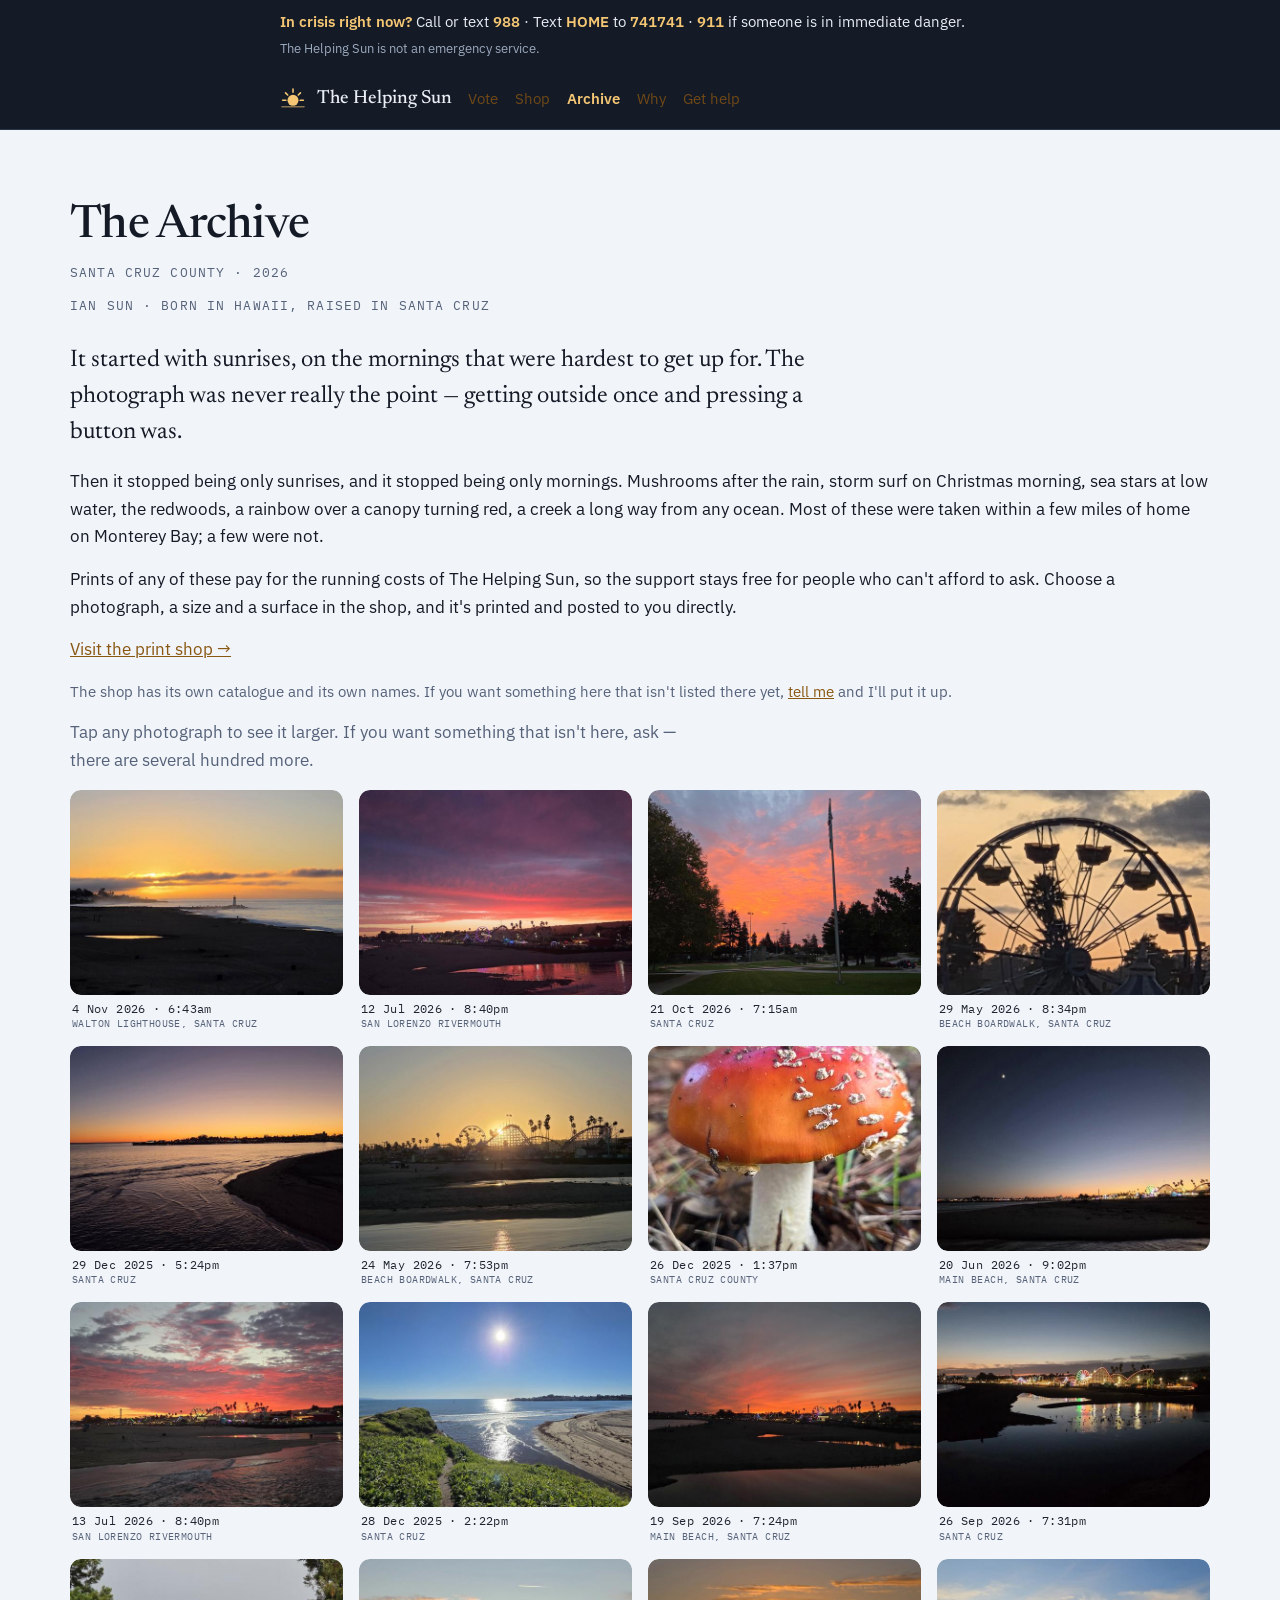
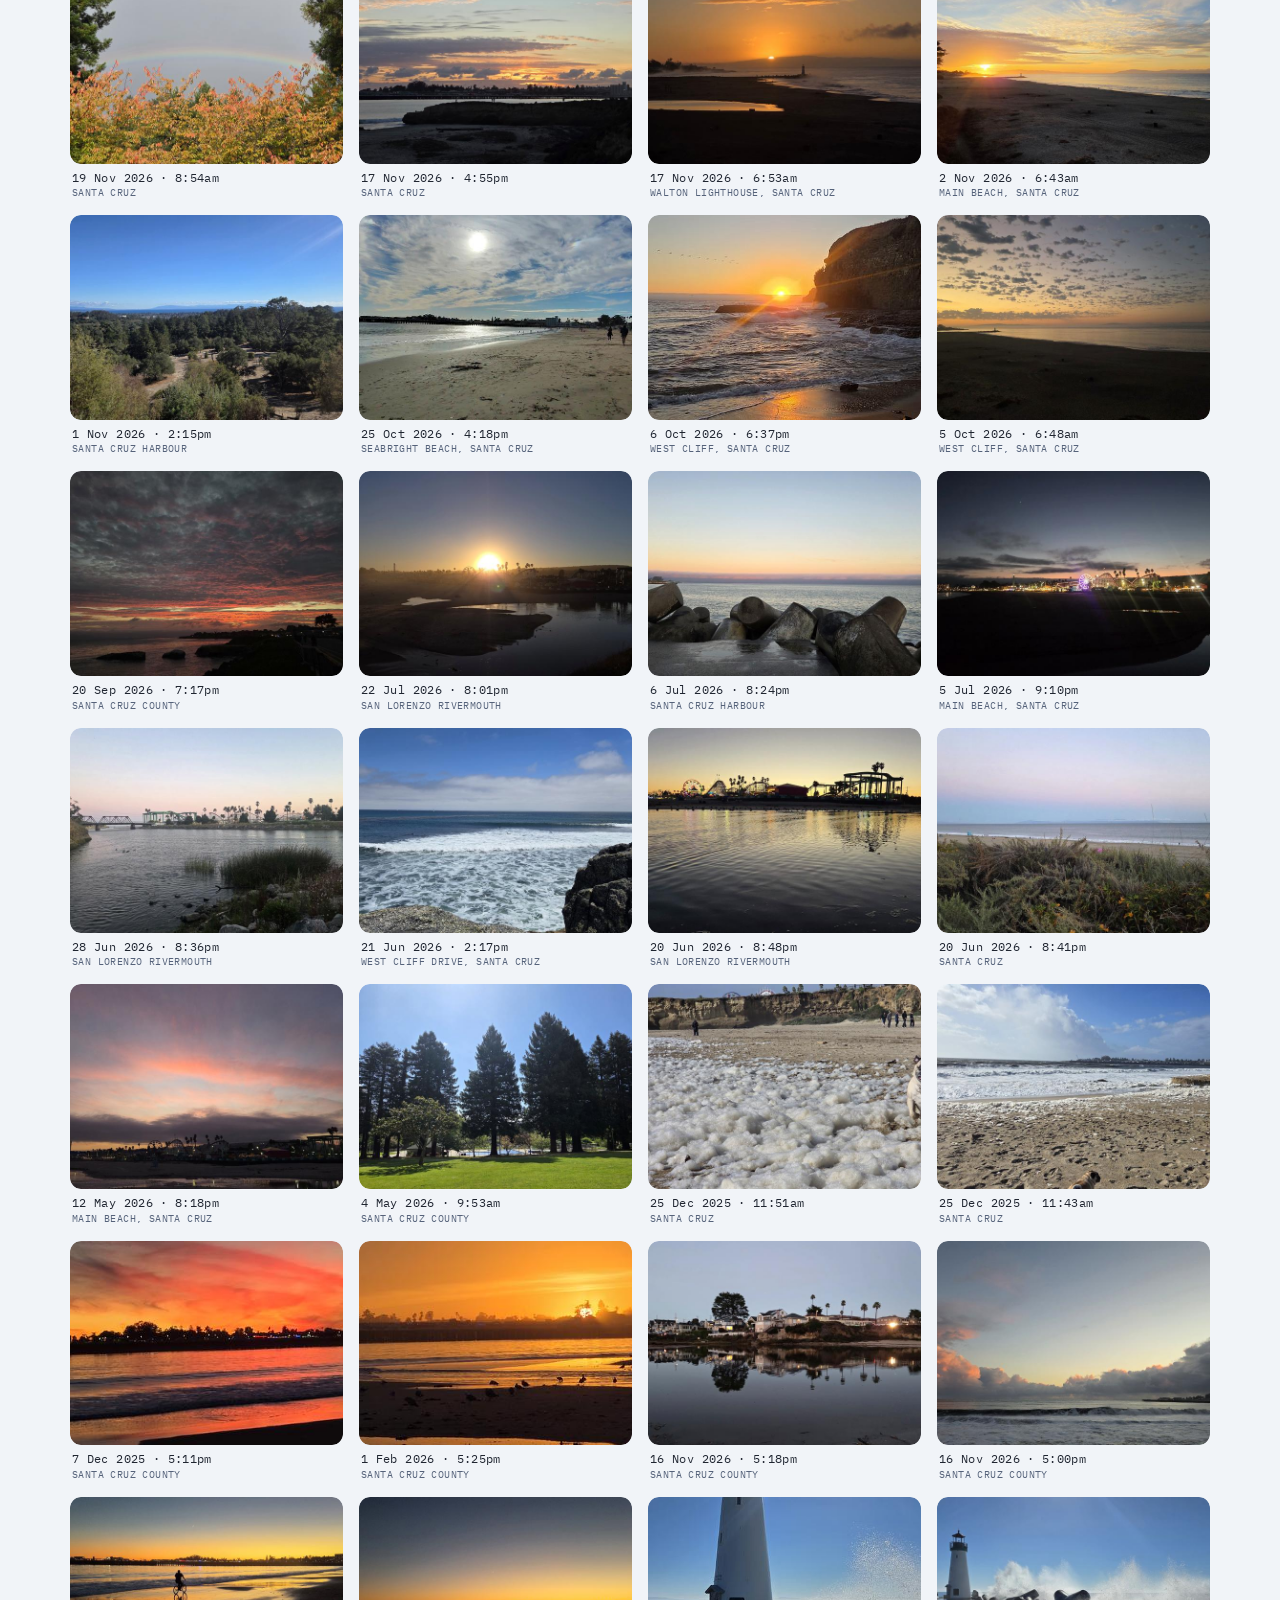
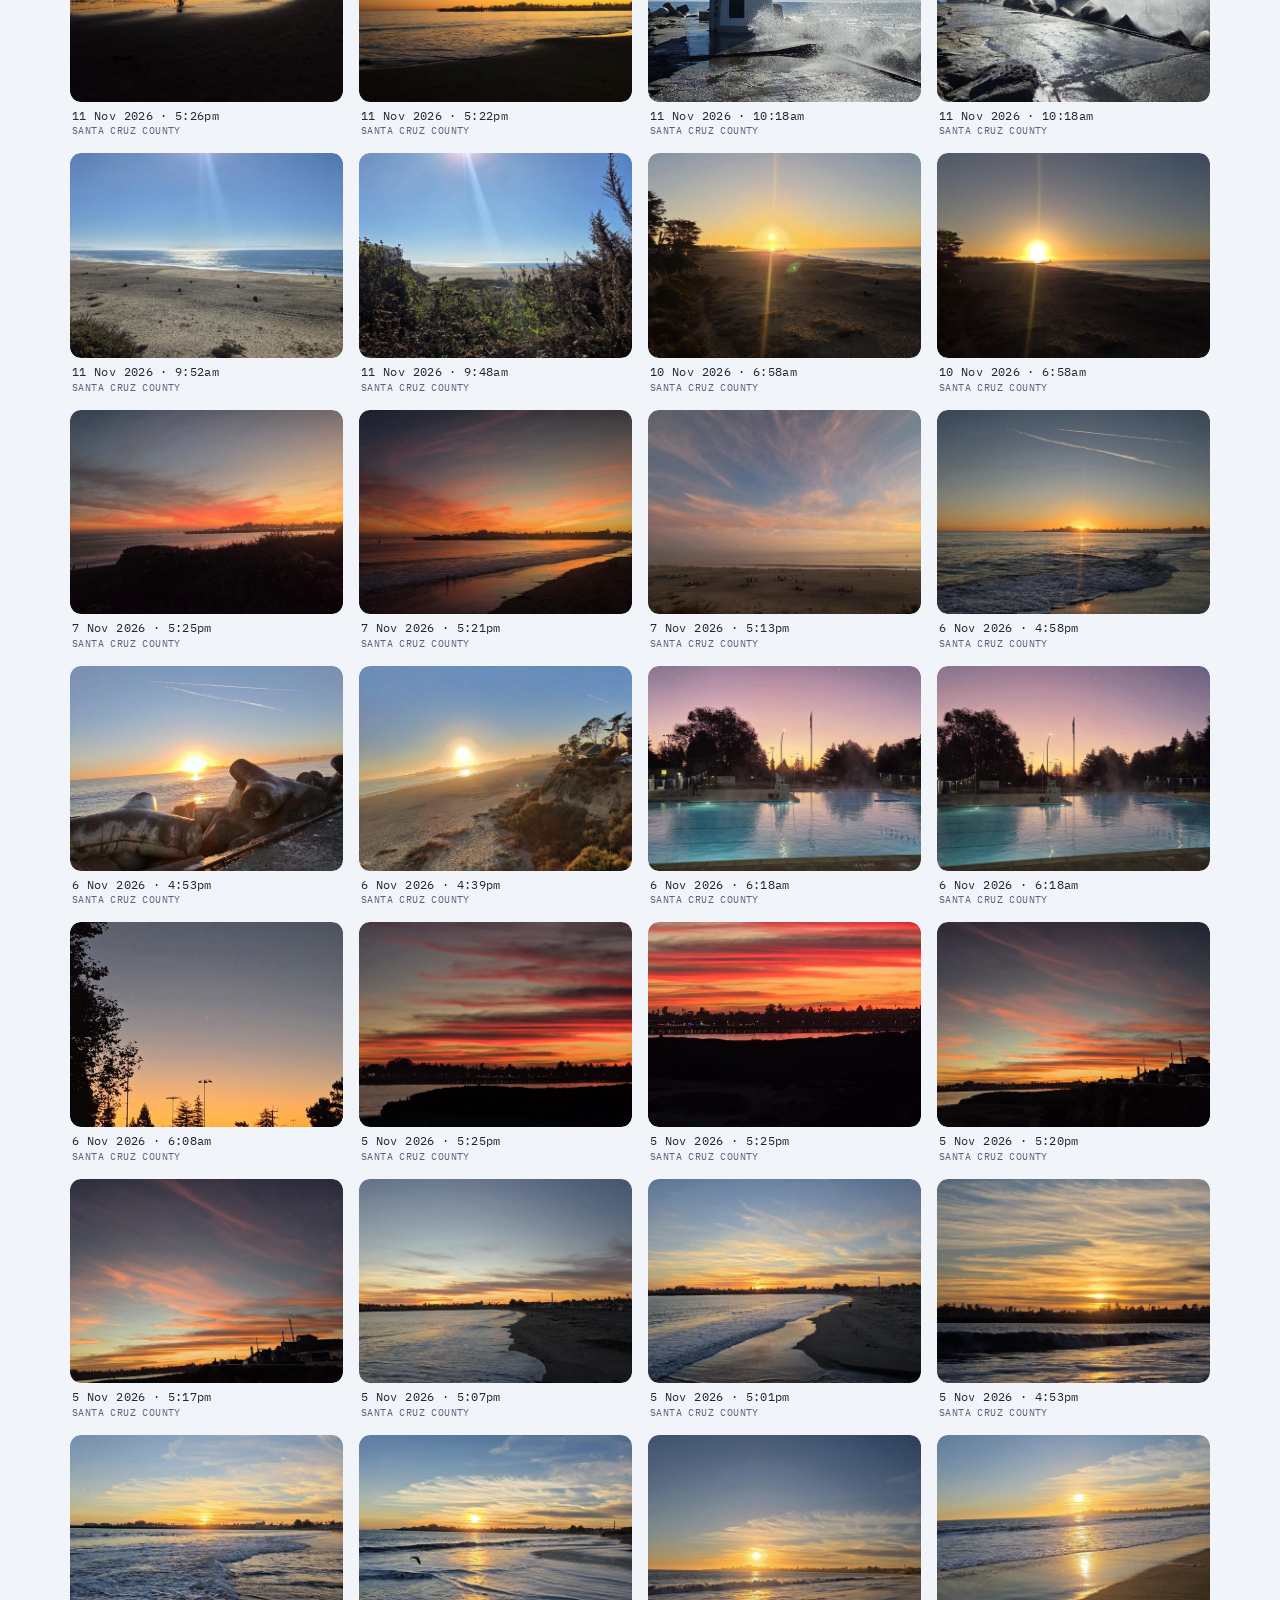
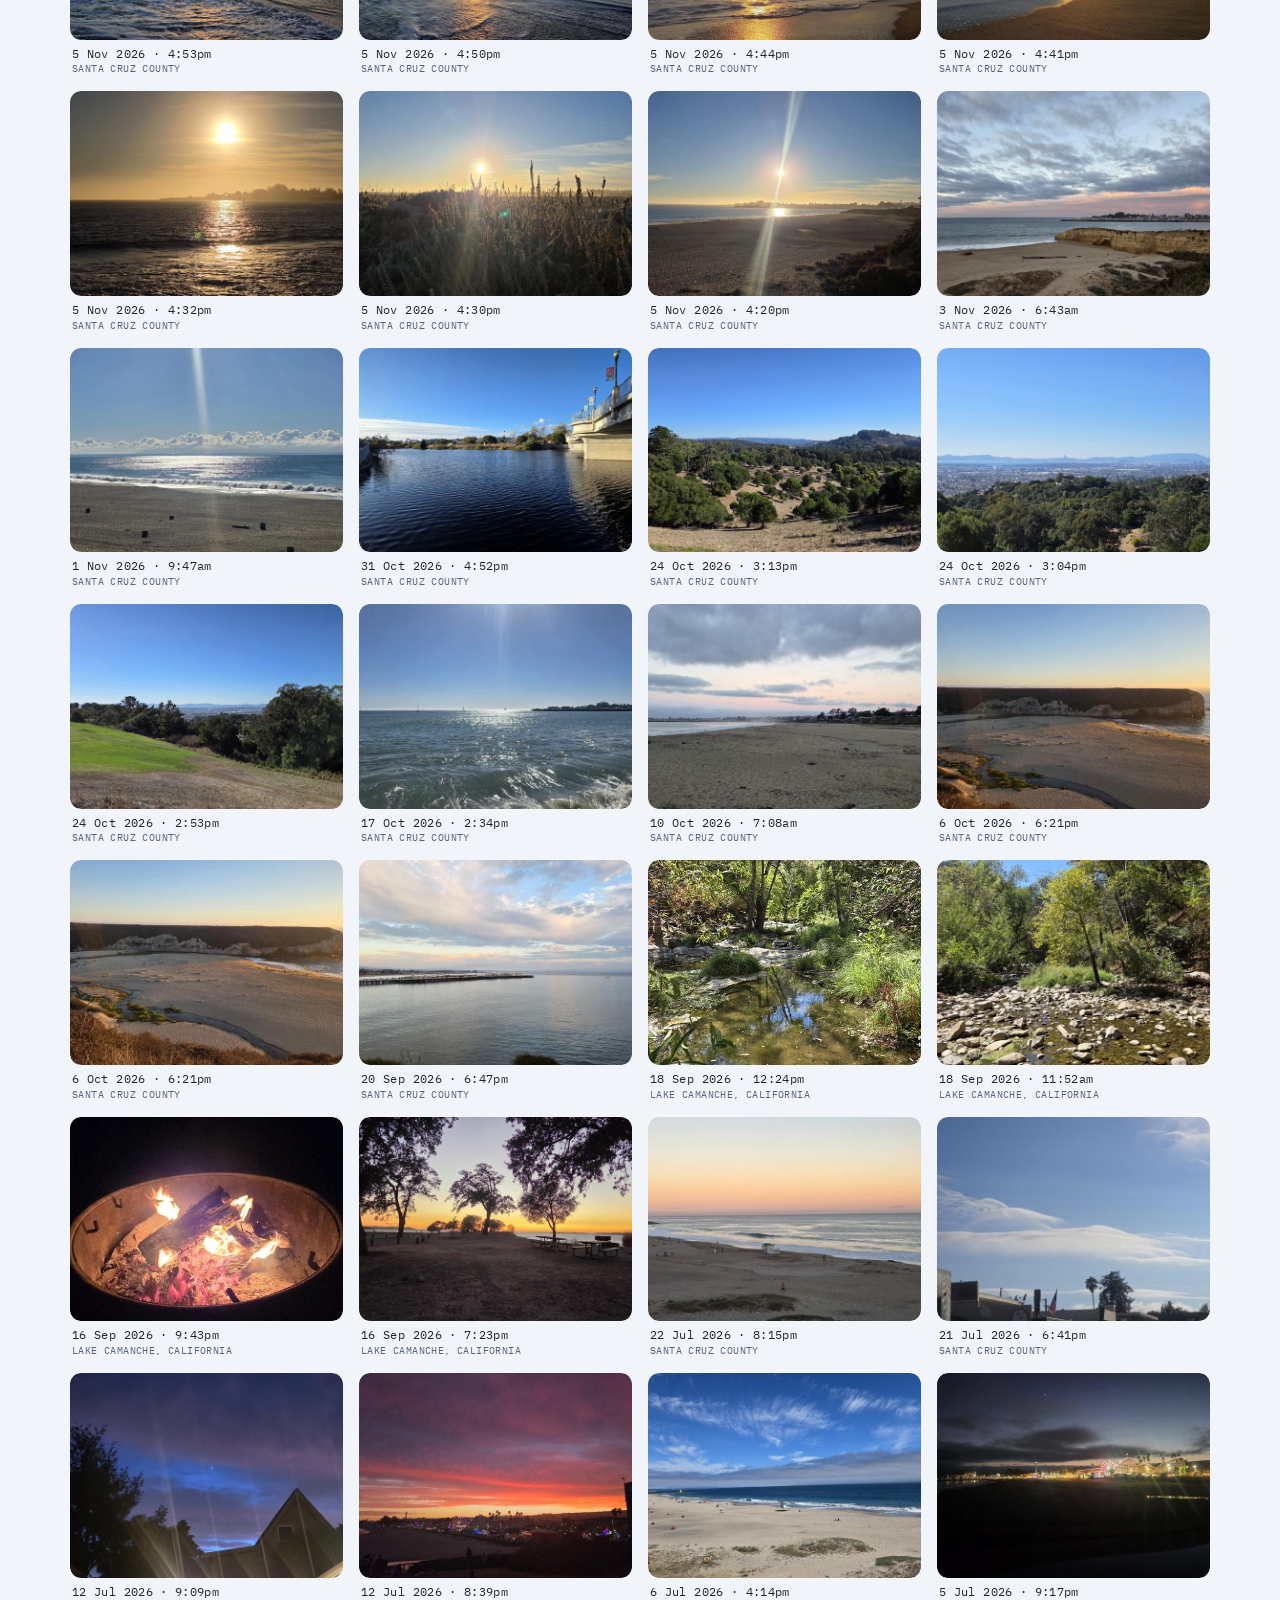
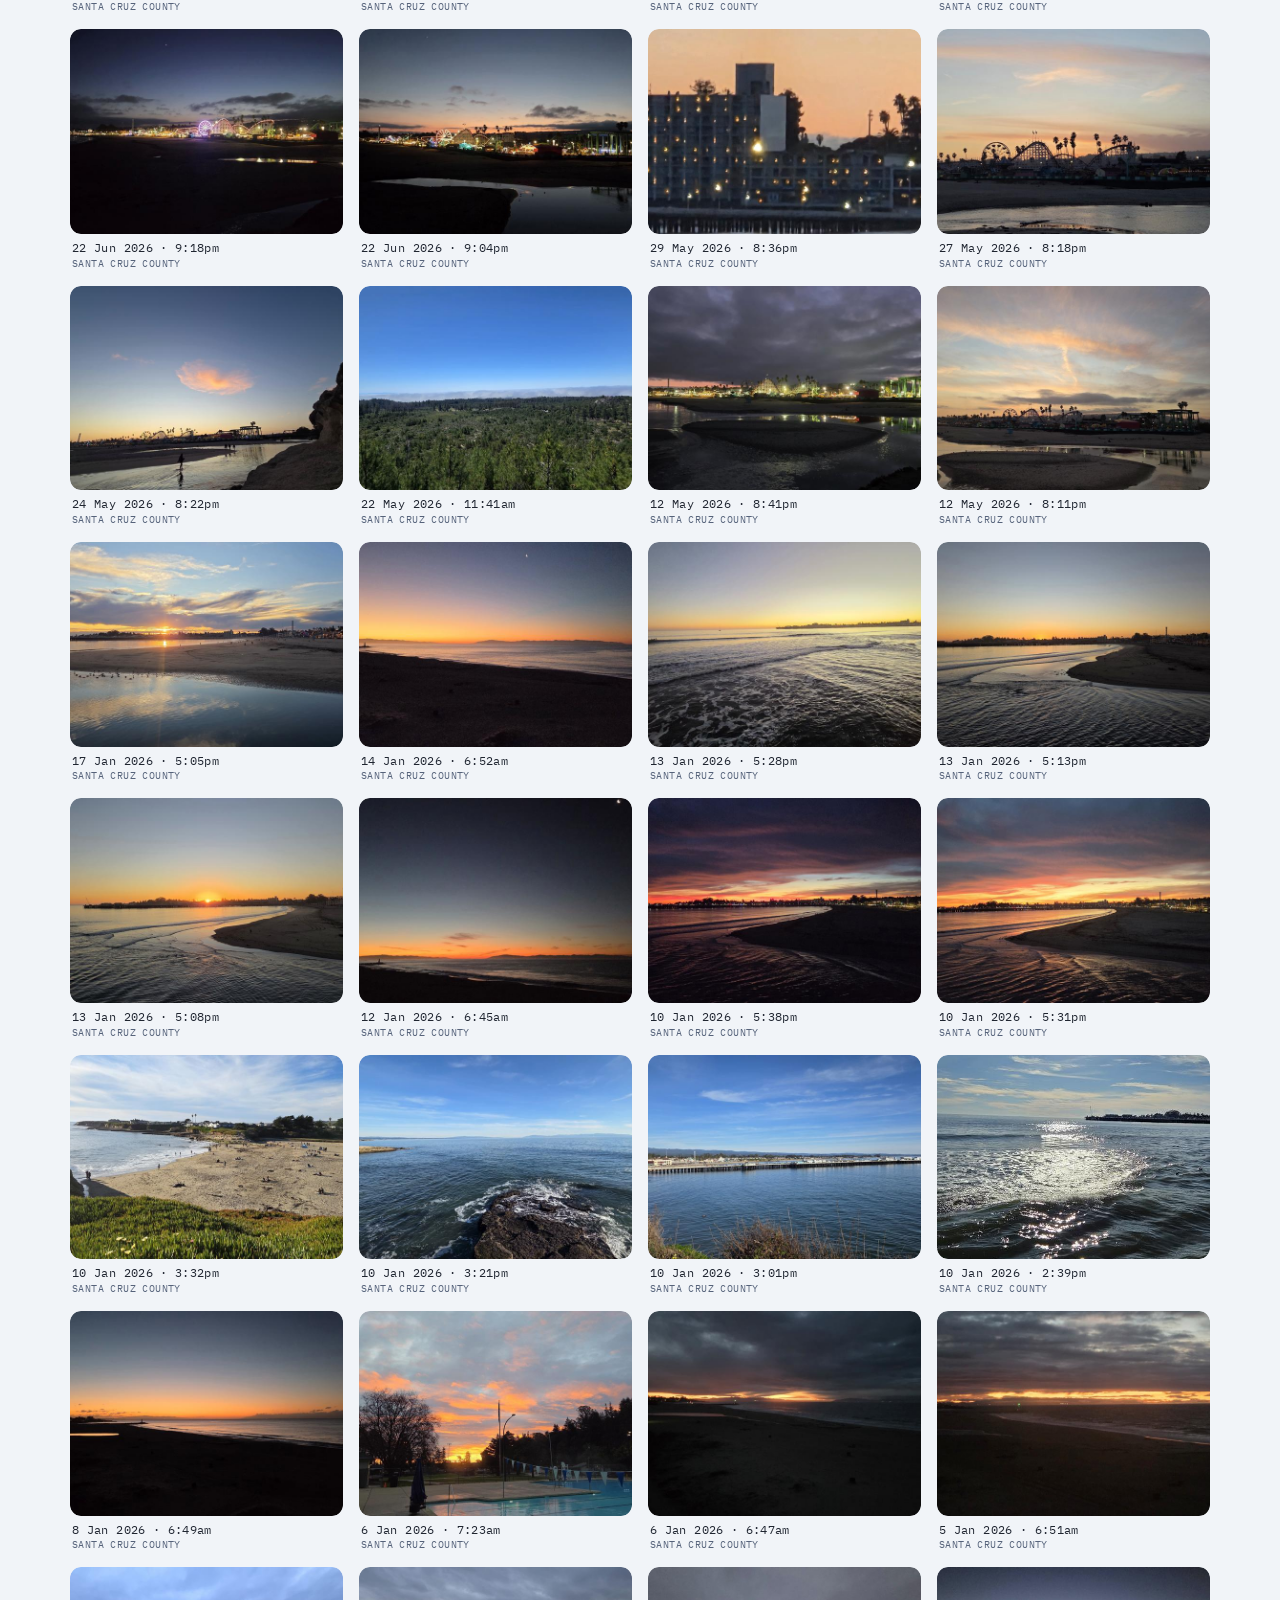
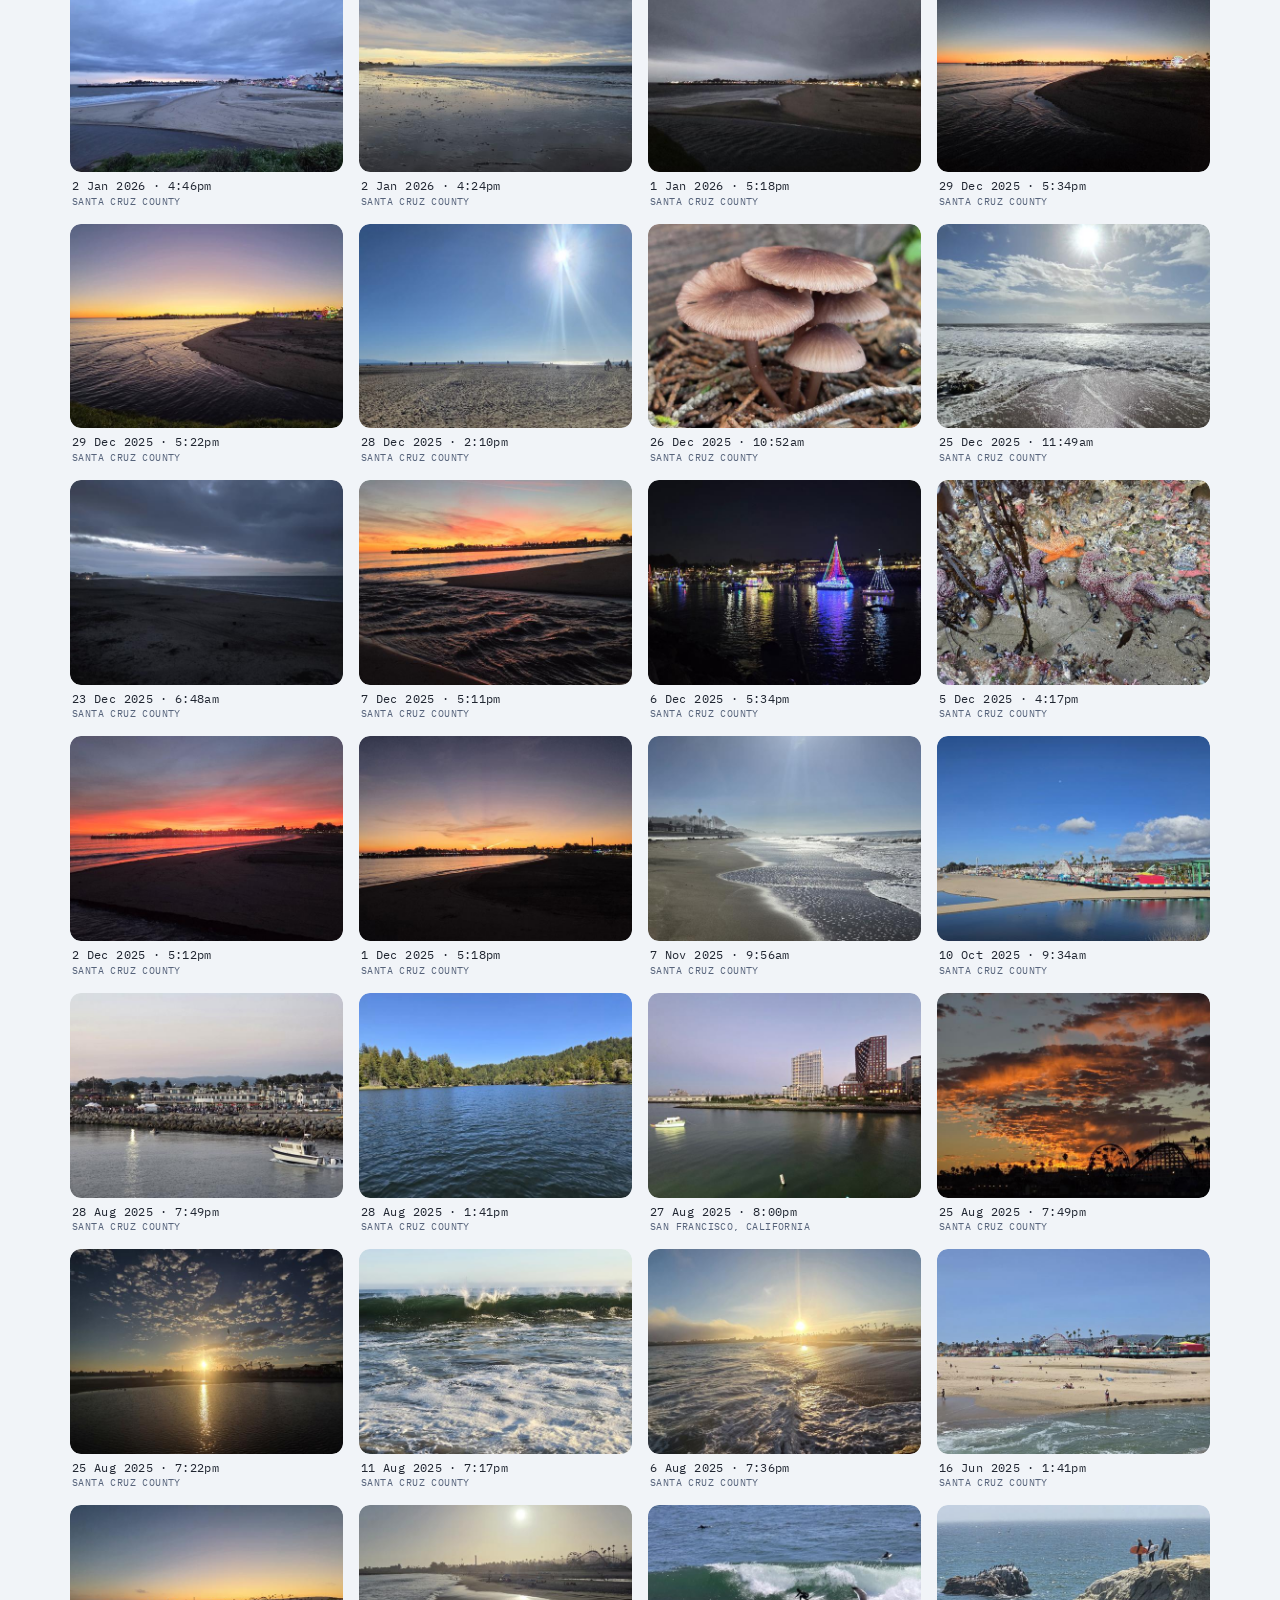
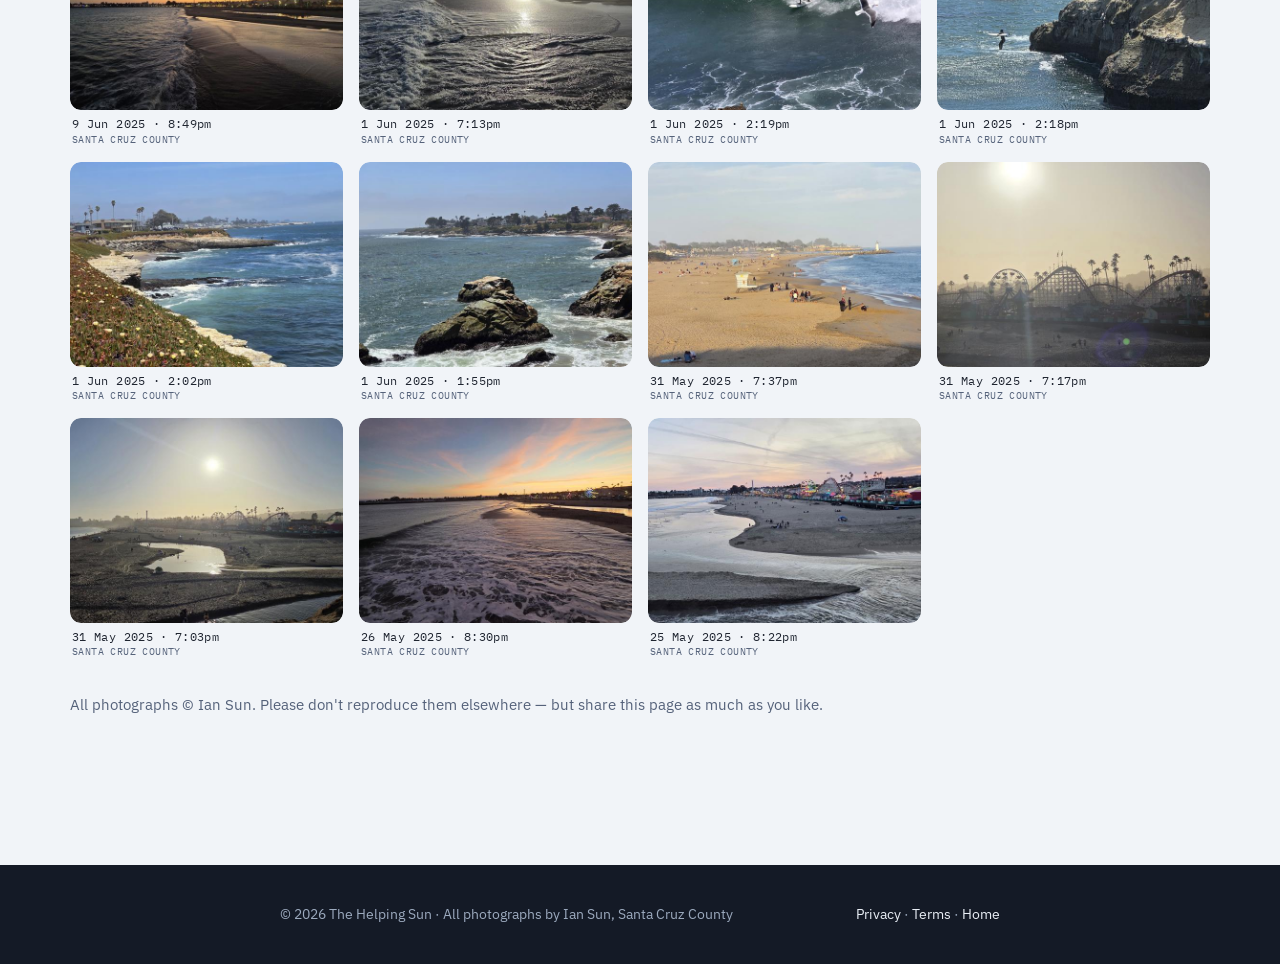
==== commit b25ab82e: "Add the Maxim contest vote link to the header and the homepage Verified the link first: photography." ====
--- a/site/prints.html
+++ b/site/prints.html
@@ -91,6 +91,7 @@
       The Helping Sun
     </a>
     <nav class="nav nav--min">
+      <a class="vote-link" href="https://photography.maxim.com/t/NY2NKGFU" target="_blank" rel="noopener">Vote</a>
       <a href="https://ian-sun.pixels.com/shop" target="_blank" rel="noopener">Shop</a>
       <a href="/prints" aria-current="page">Archive</a>
       <a href="/#story">Why</a>
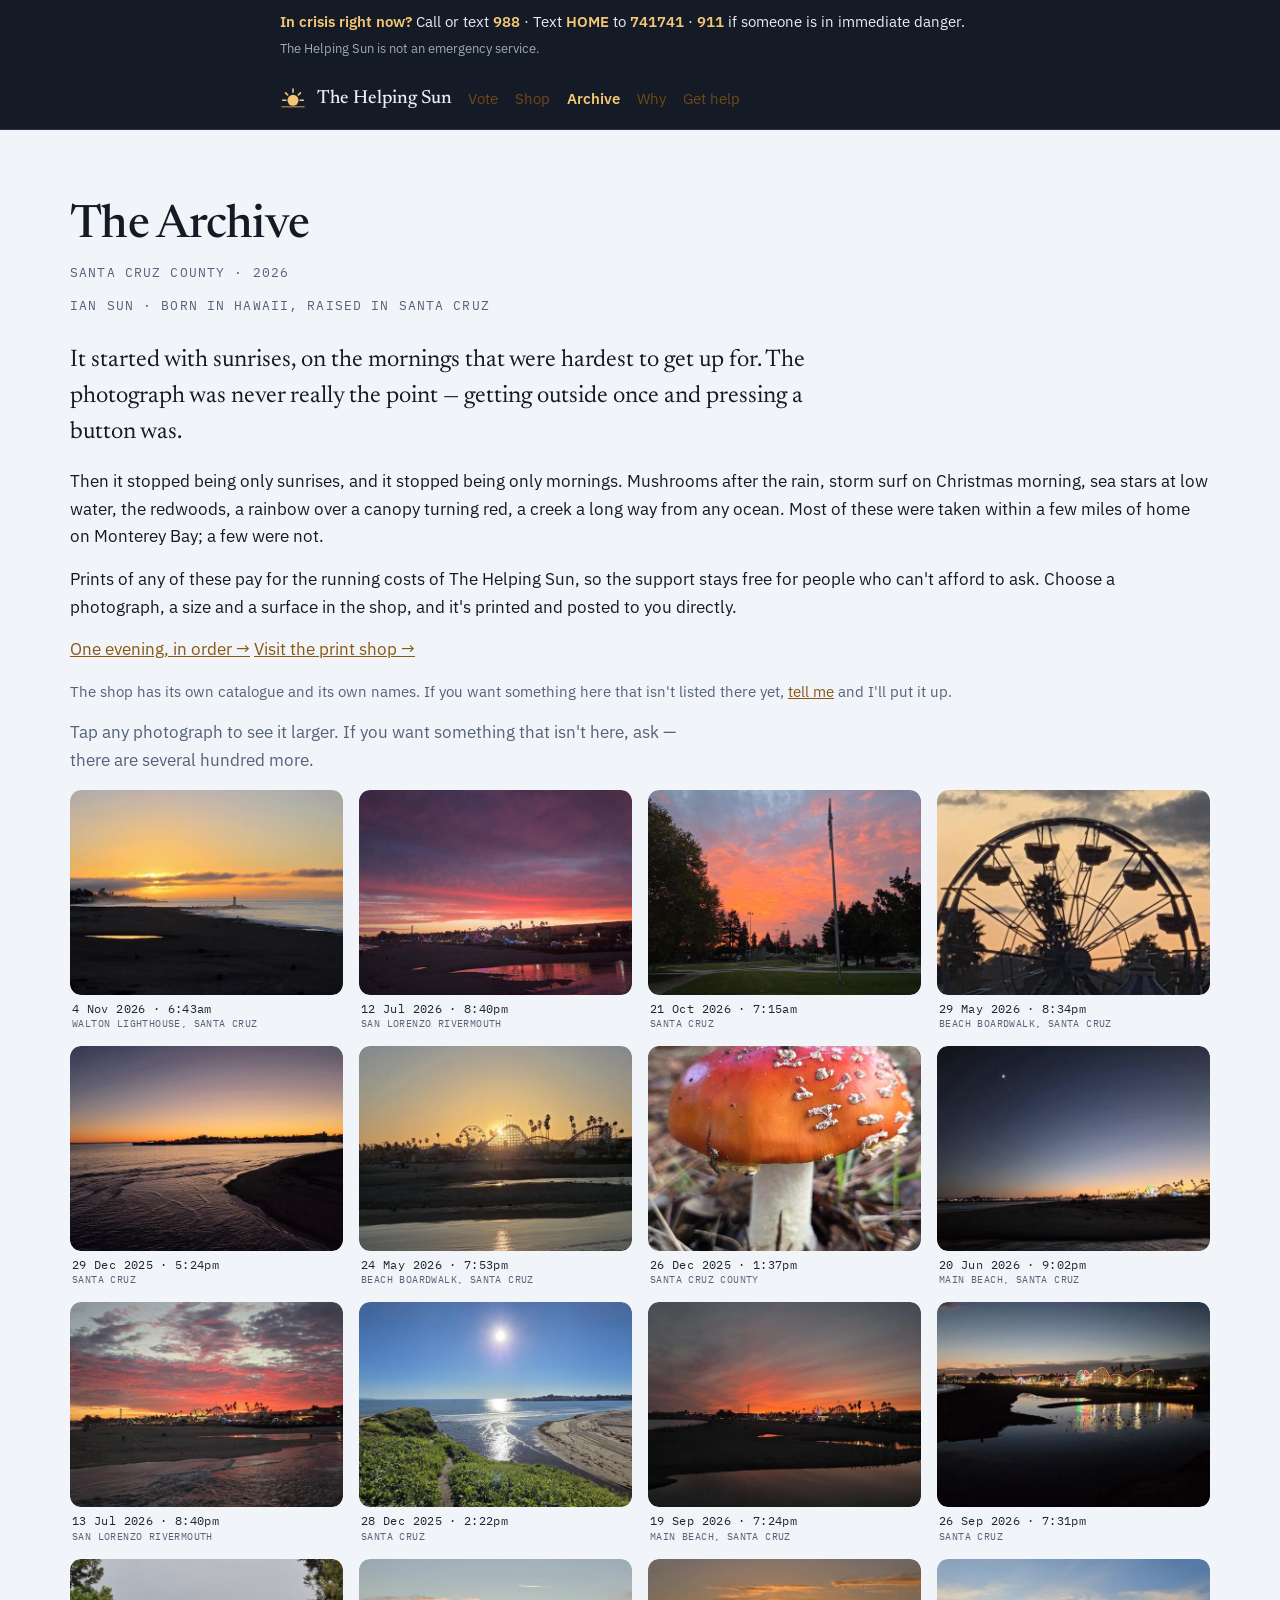
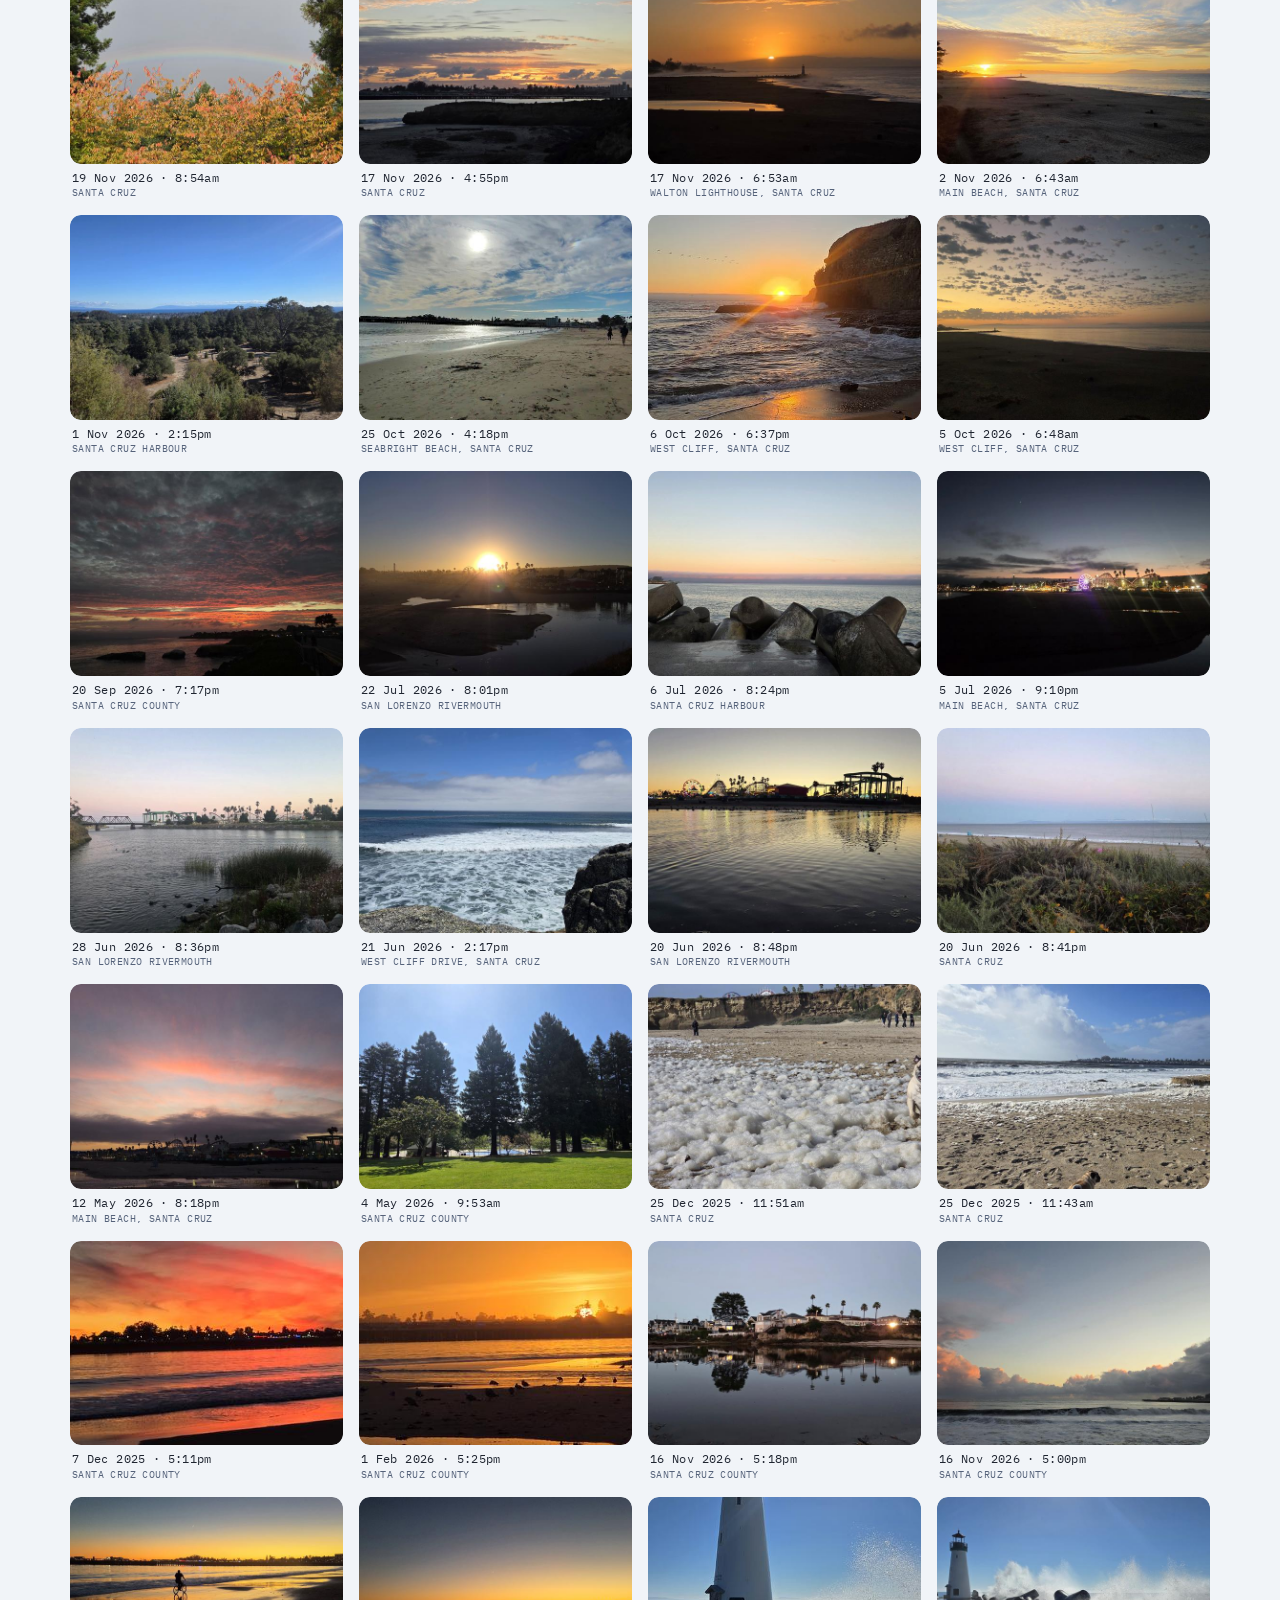
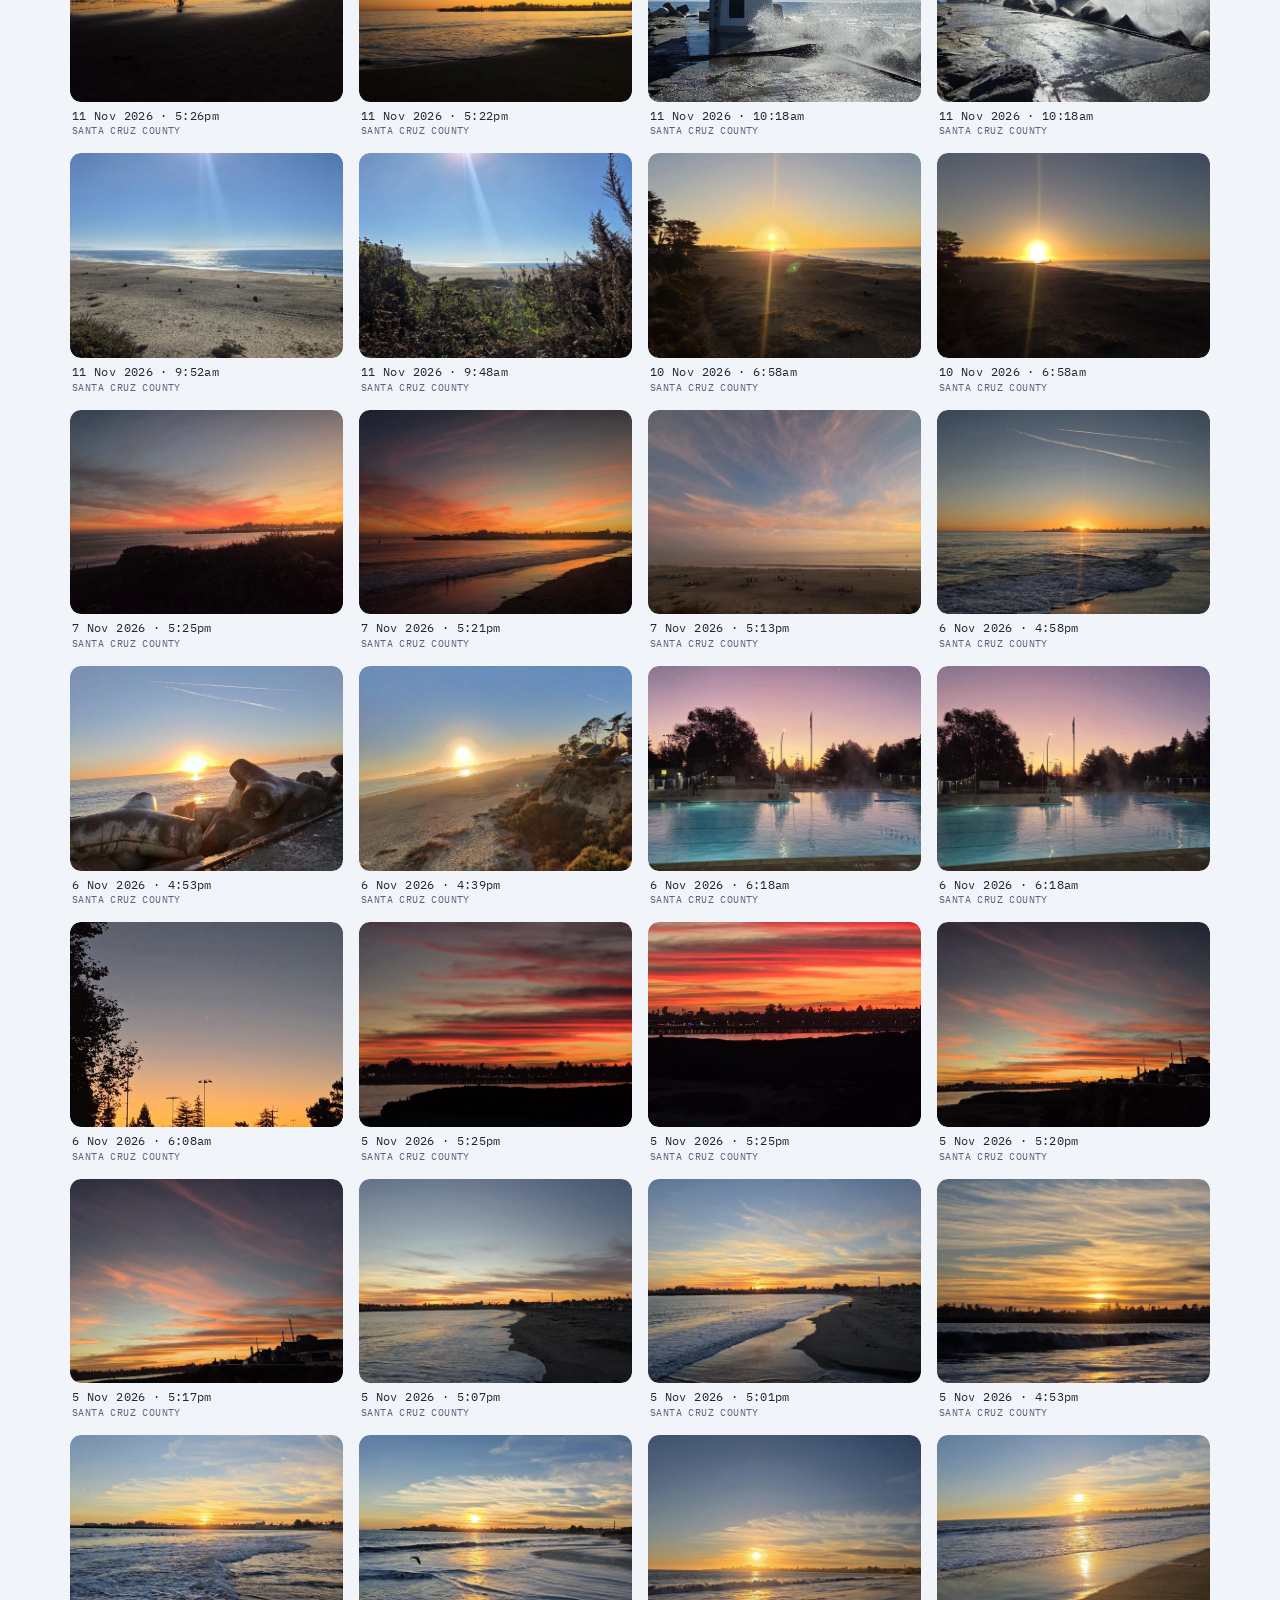
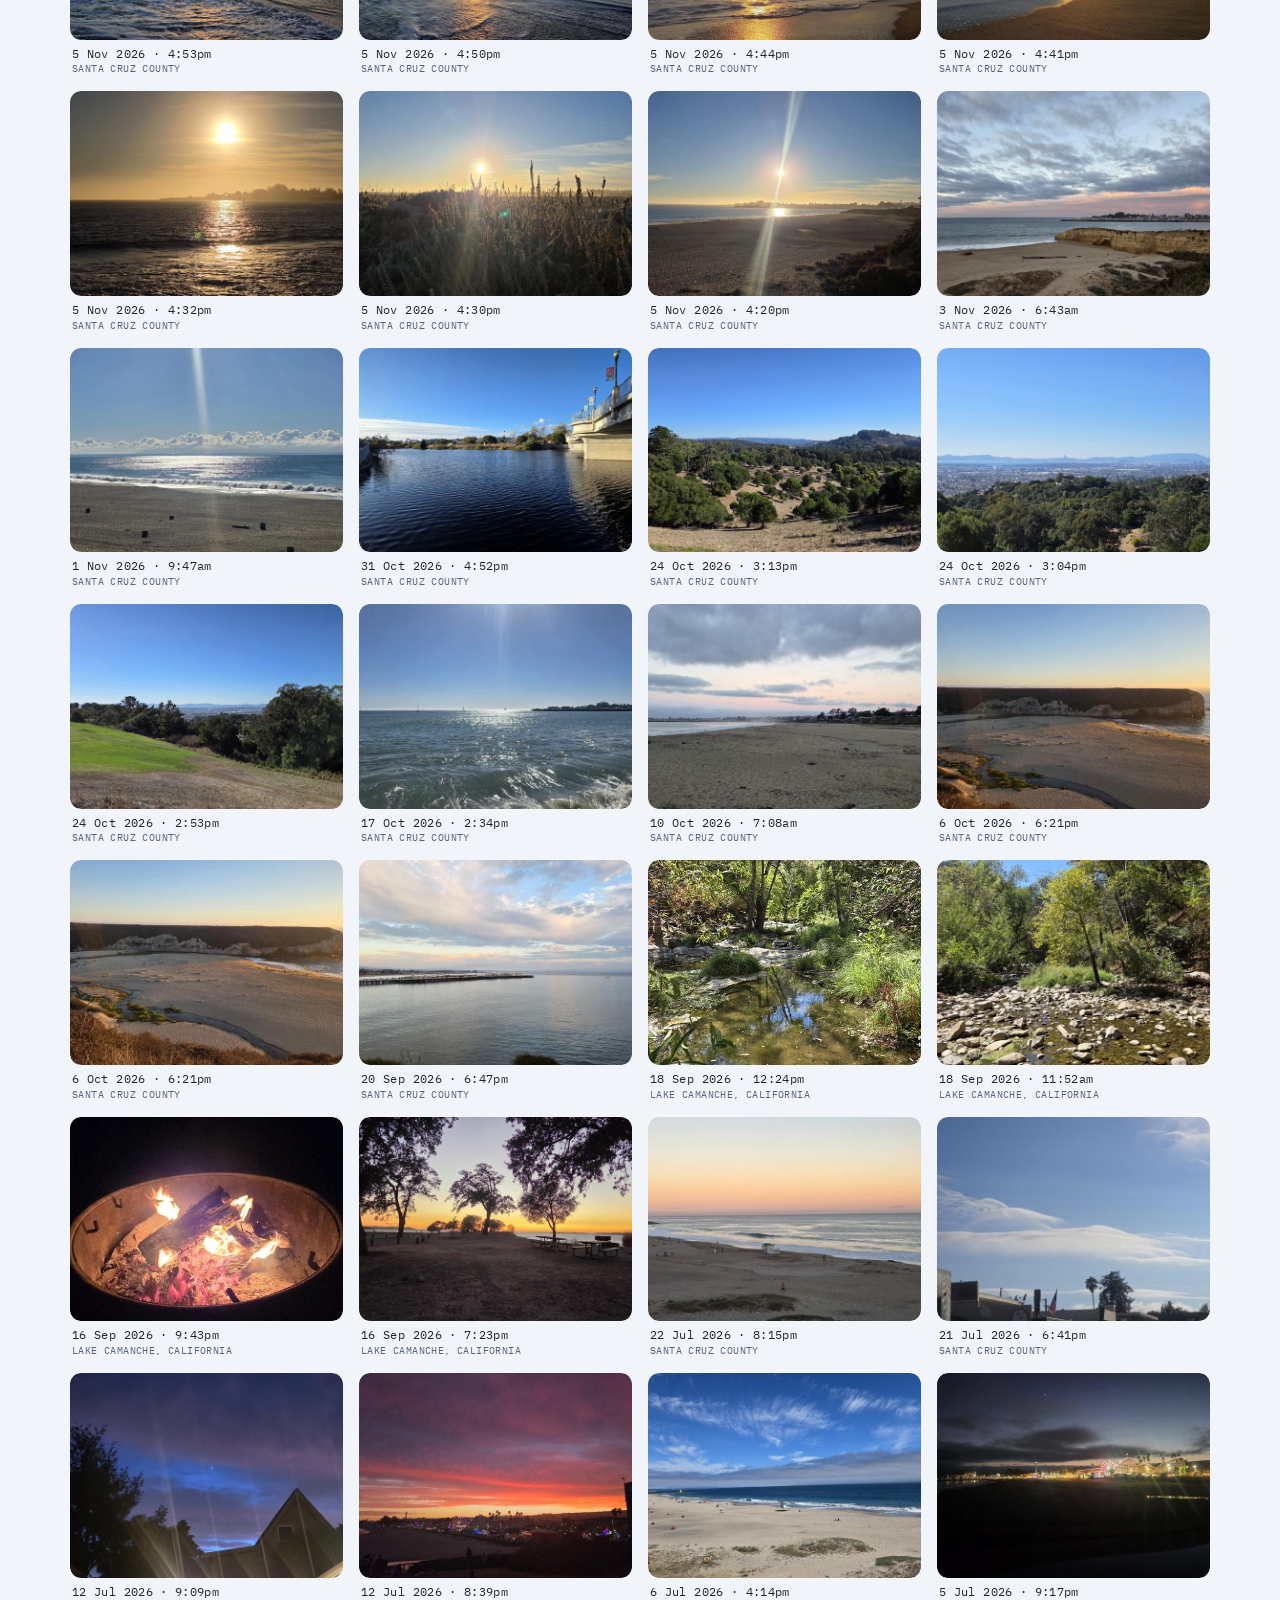
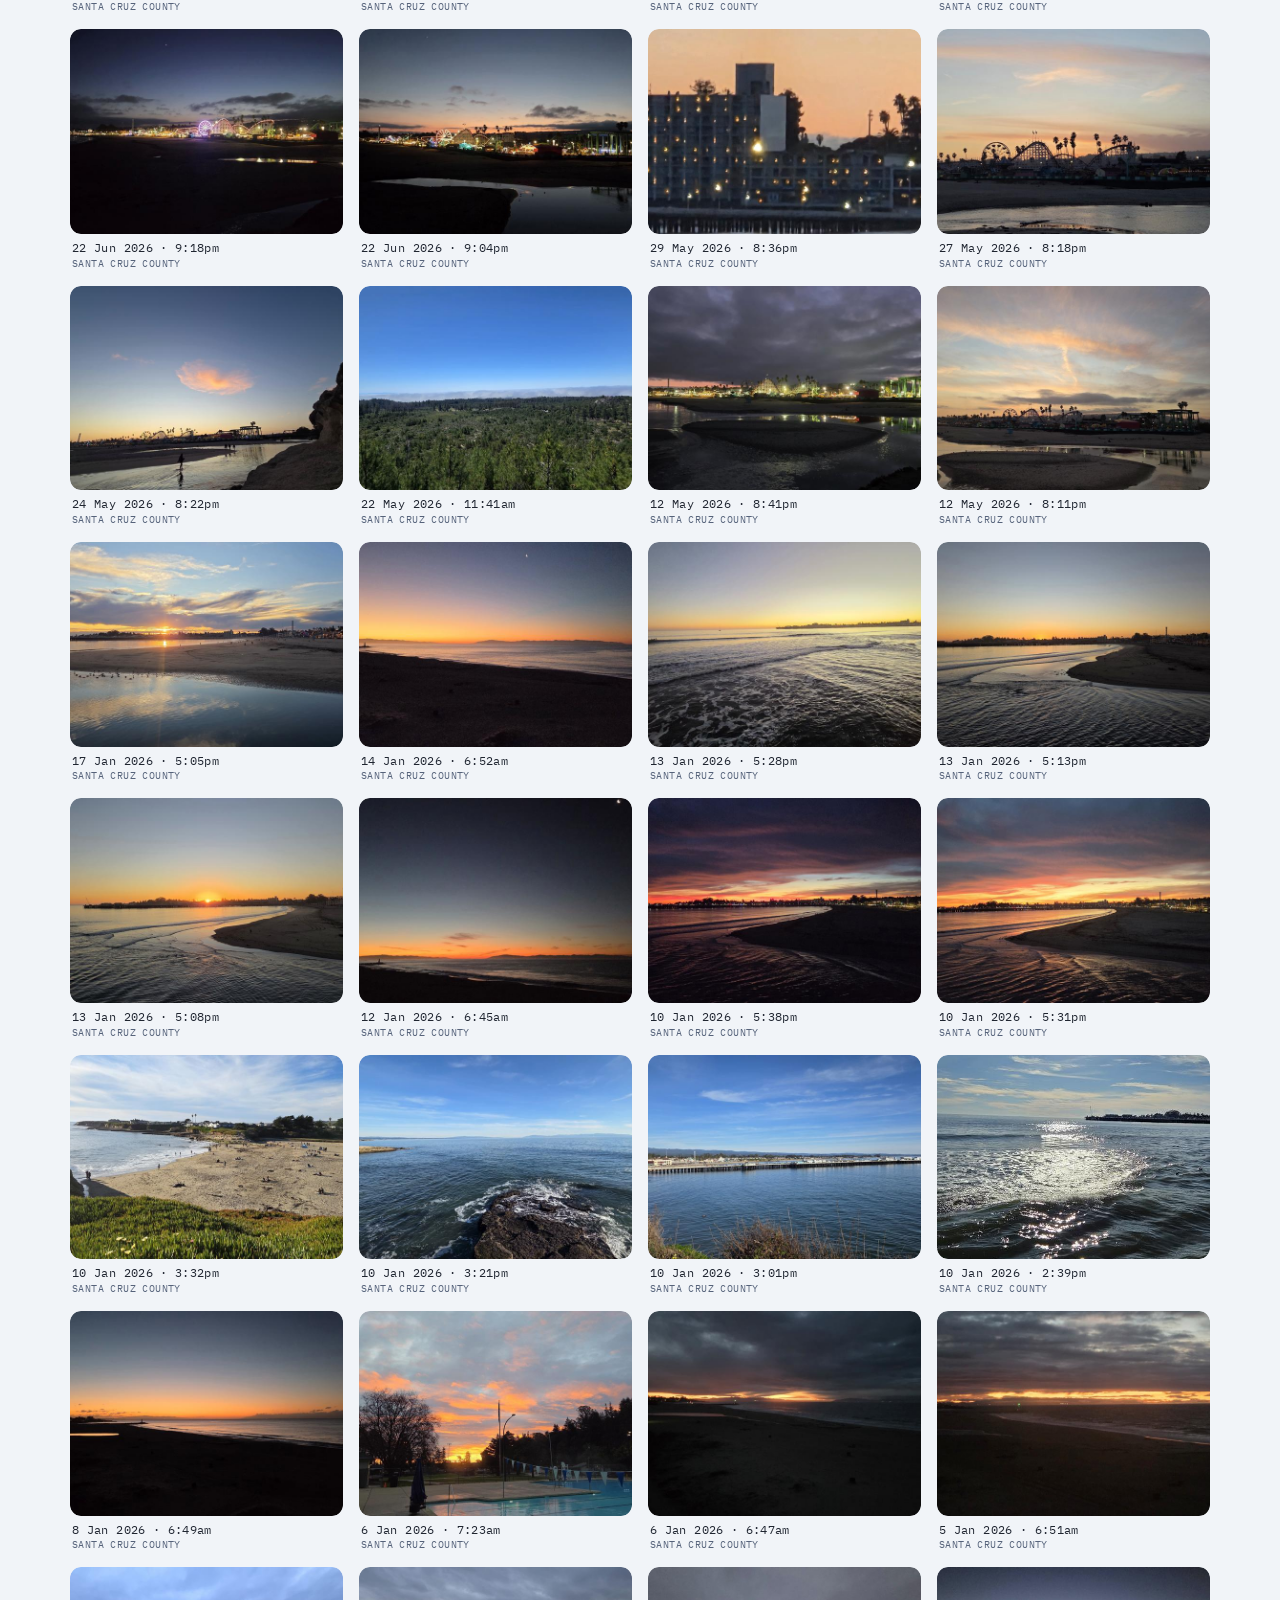
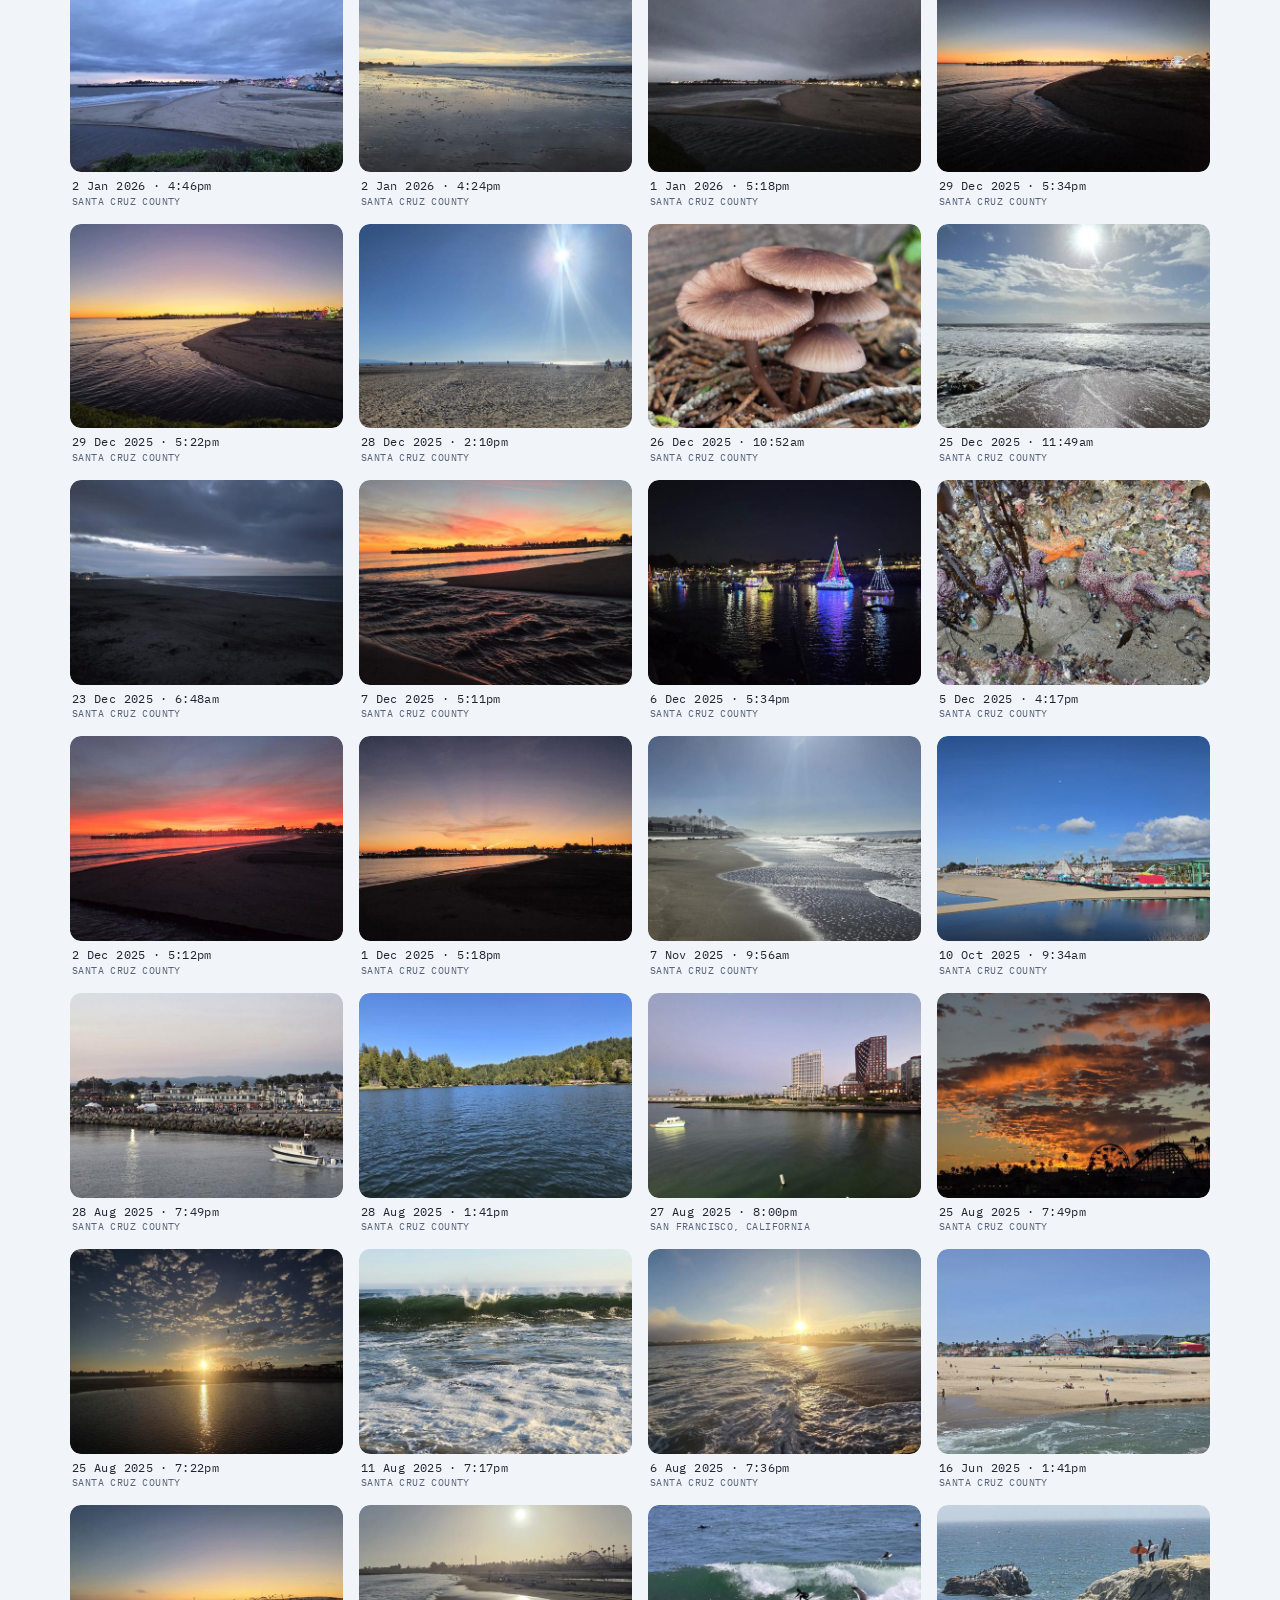
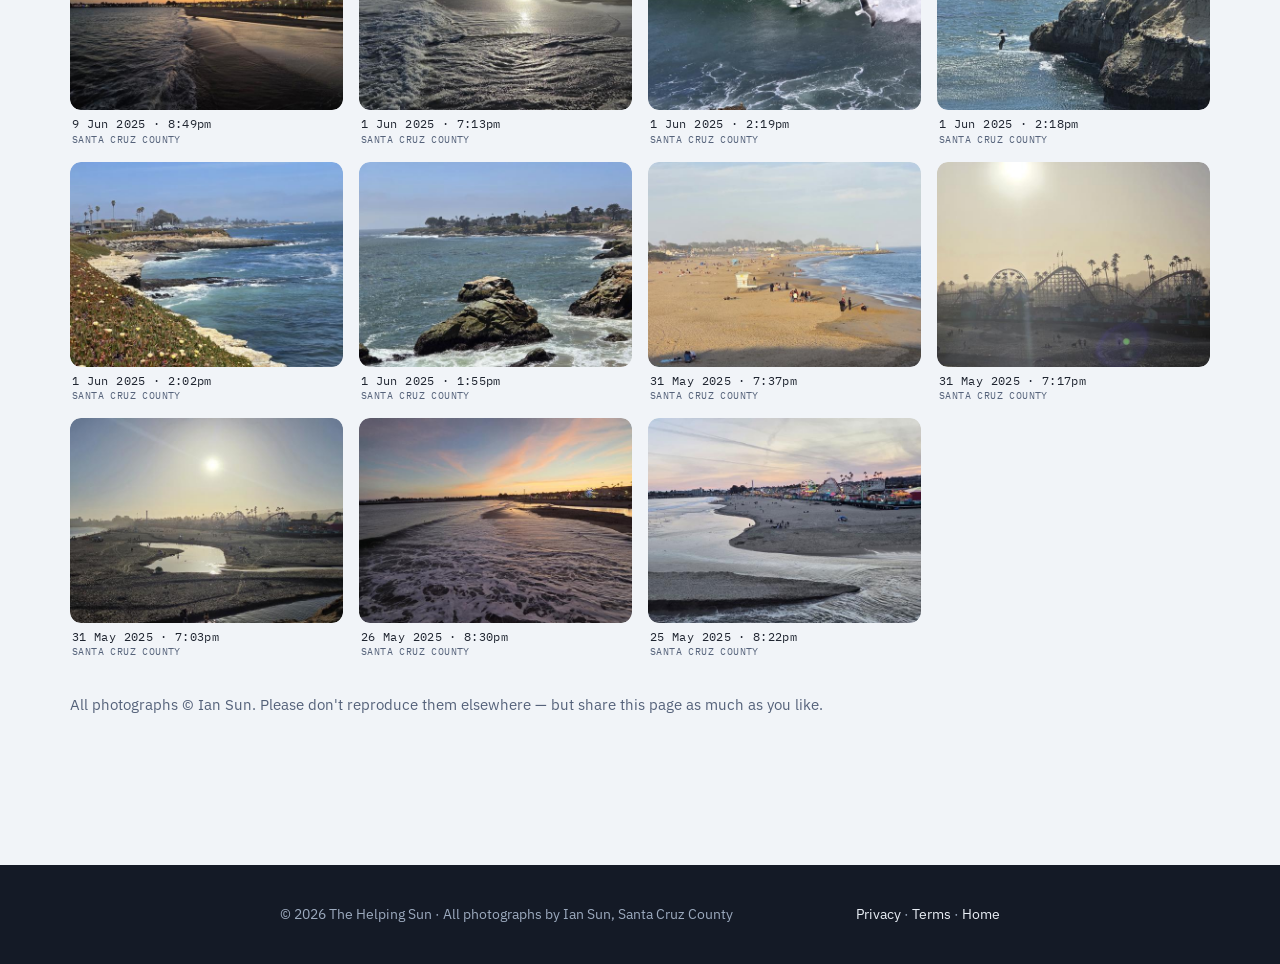
==== commit 17a6c073: "Add "One evening" — the 5 November sunset in sequence A page of its own at /evening: one sunset, 4:2" ====
--- a/site/prints.html
+++ b/site/prints.html
@@ -112,7 +112,8 @@
 
 <p>Prints of any of these pay for the running costs of The Helping Sun, so the support stays free for people who can't afford to ask. Choose a photograph, a size and a surface in the shop, and it's printed and posted to you directly.</p>
 
-<p><a class="btn" href="https://ian-sun.pixels.com/shop" target="_blank" rel="noopener">Visit the print shop &rarr;</a></p>
+<p><a class="btn btn--ghost" href="/evening">One evening, in order &rarr;</a>
+      <a class="btn" href="https://ian-sun.pixels.com/shop" target="_blank" rel="noopener">Visit the print shop &rarr;</a></p>
 
 <p style="color:var(--muted);font-size:15px">The shop has its own catalogue and its own names. If you want something here that isn't listed there yet, <a href="/#ask">tell me</a> and I'll put it up.</p>
 
